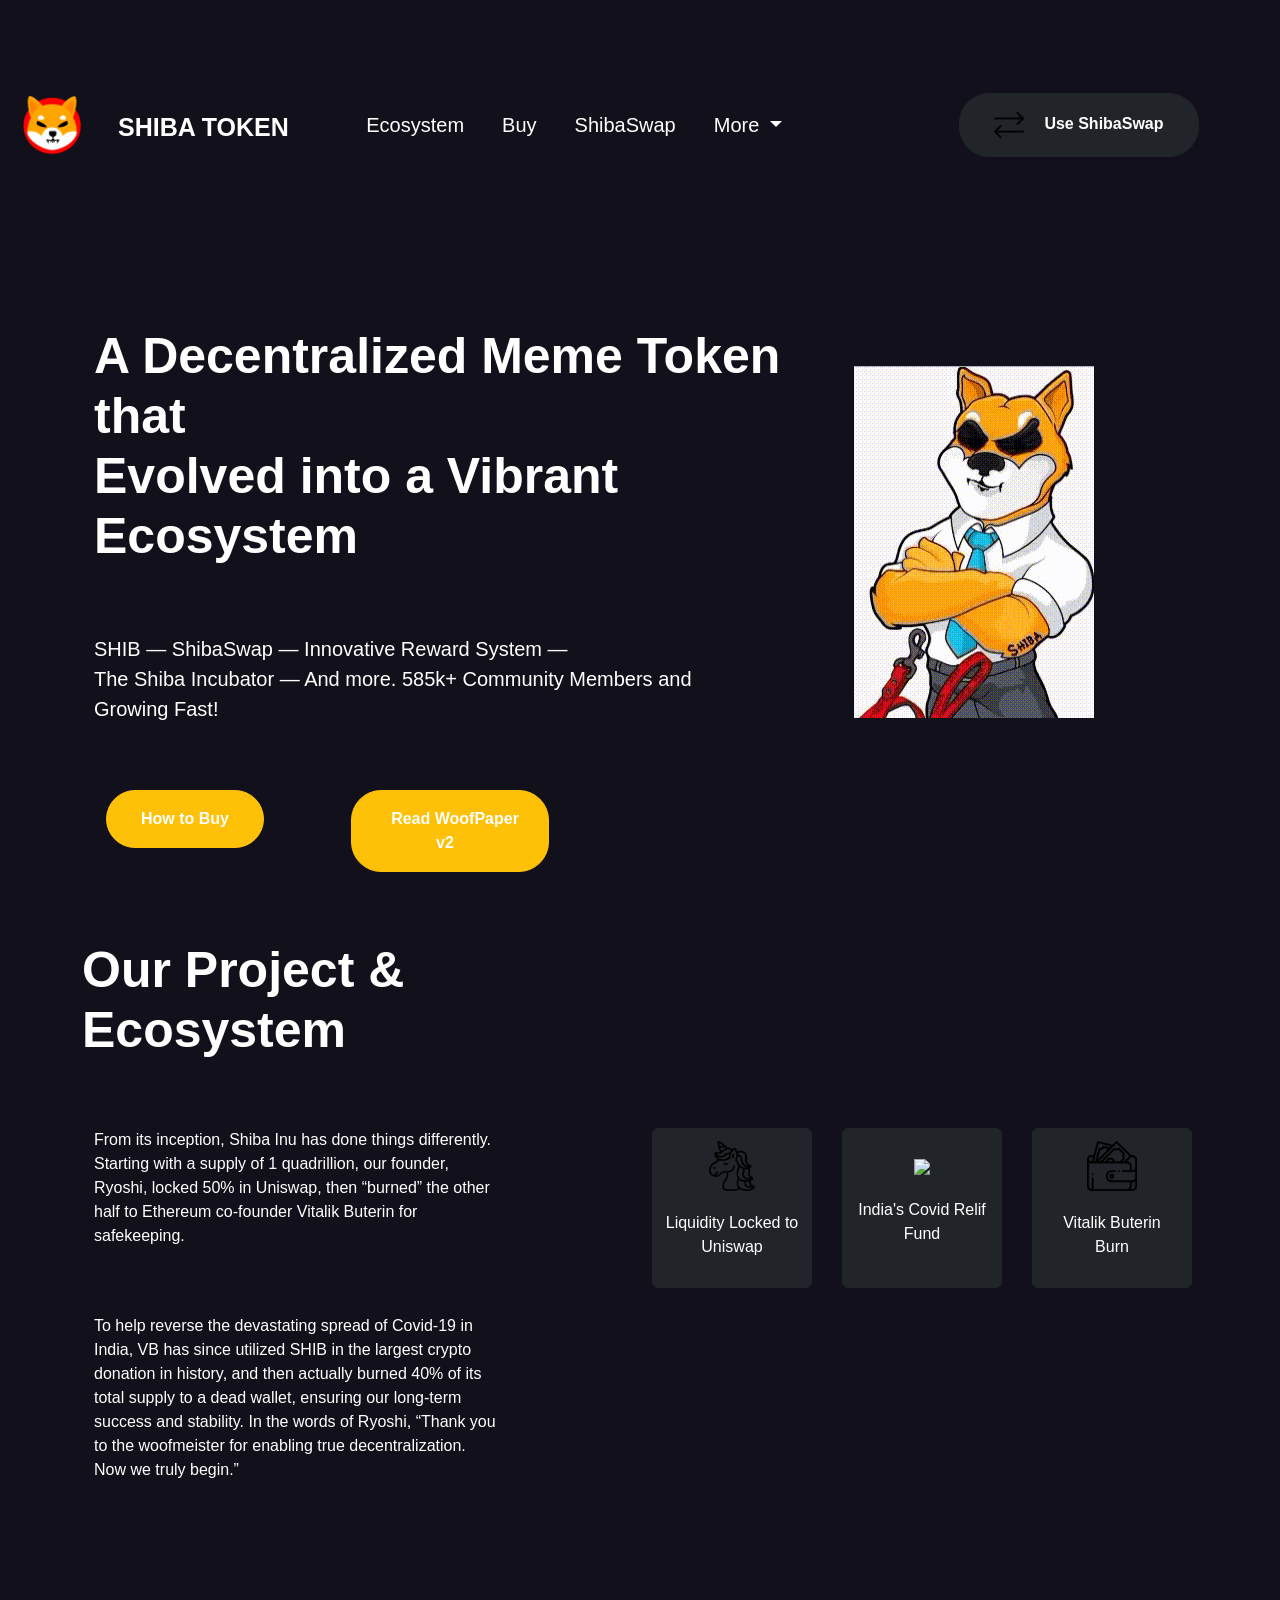
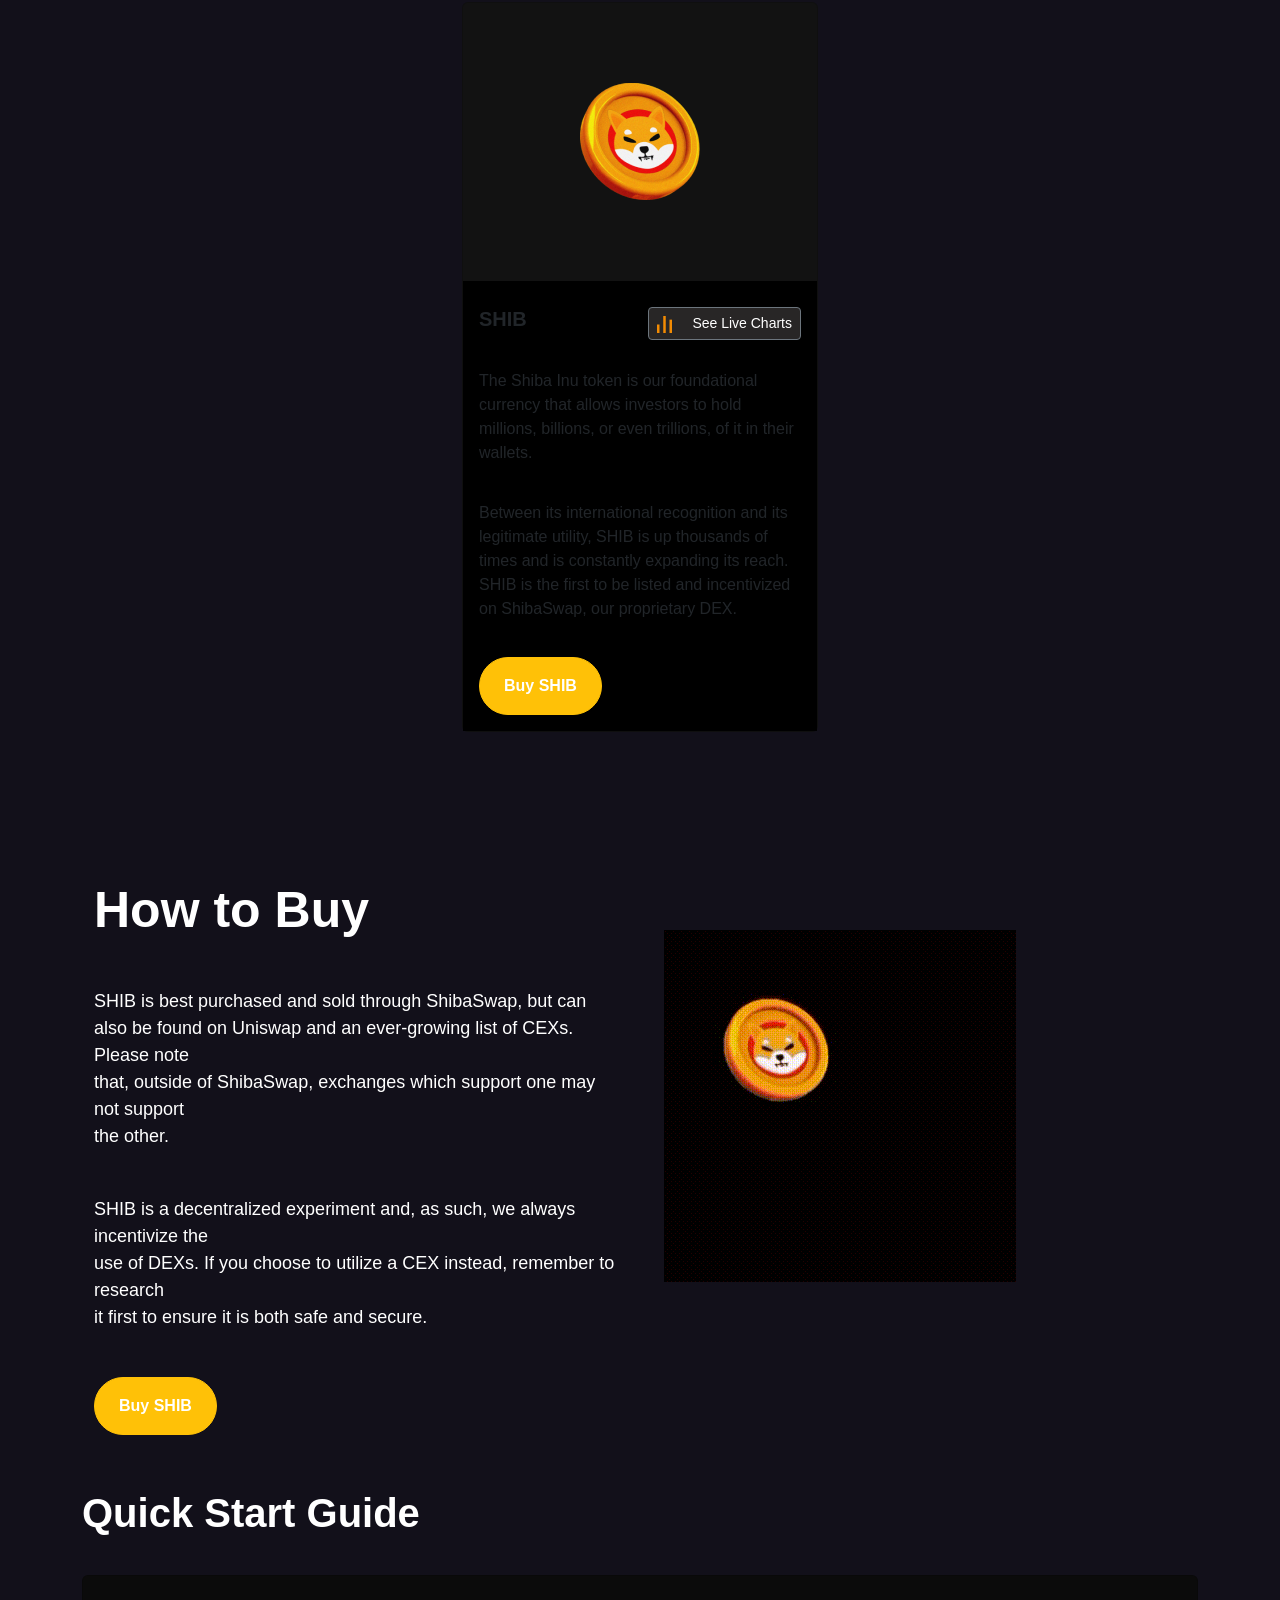
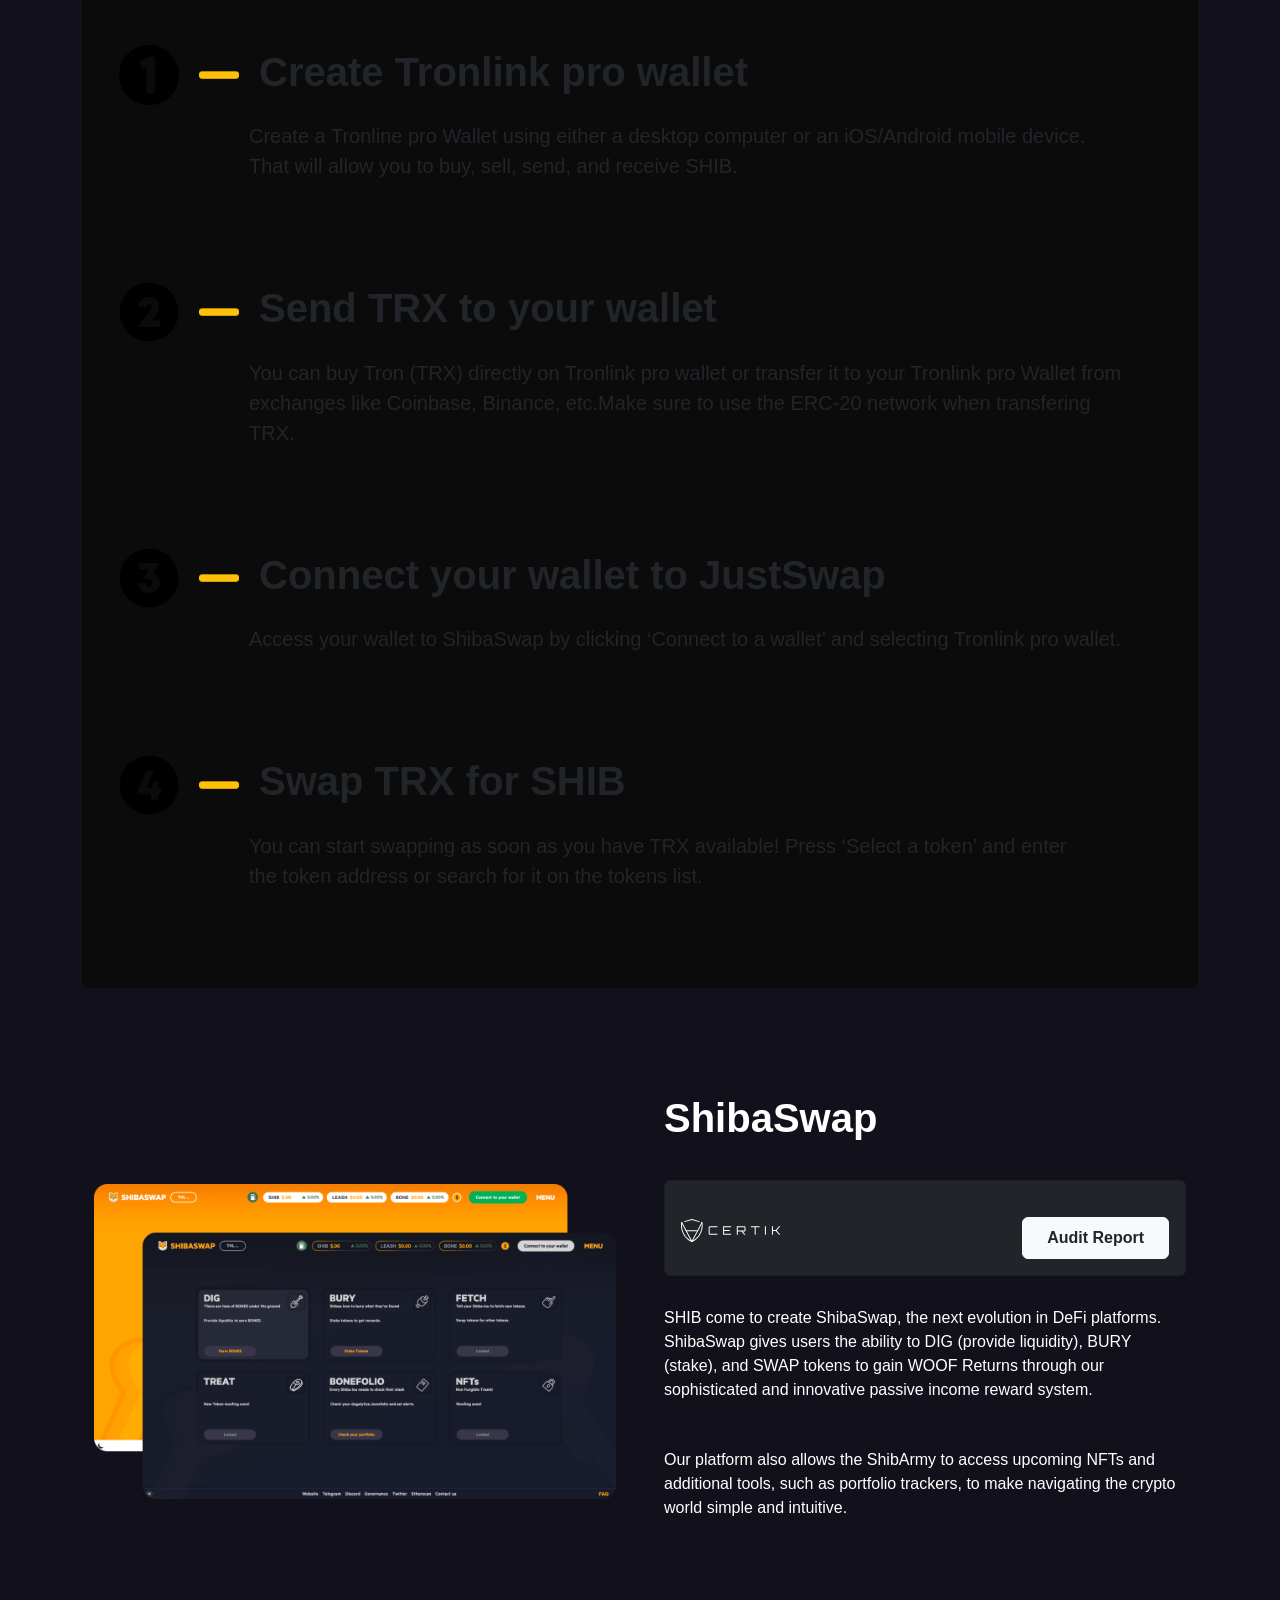
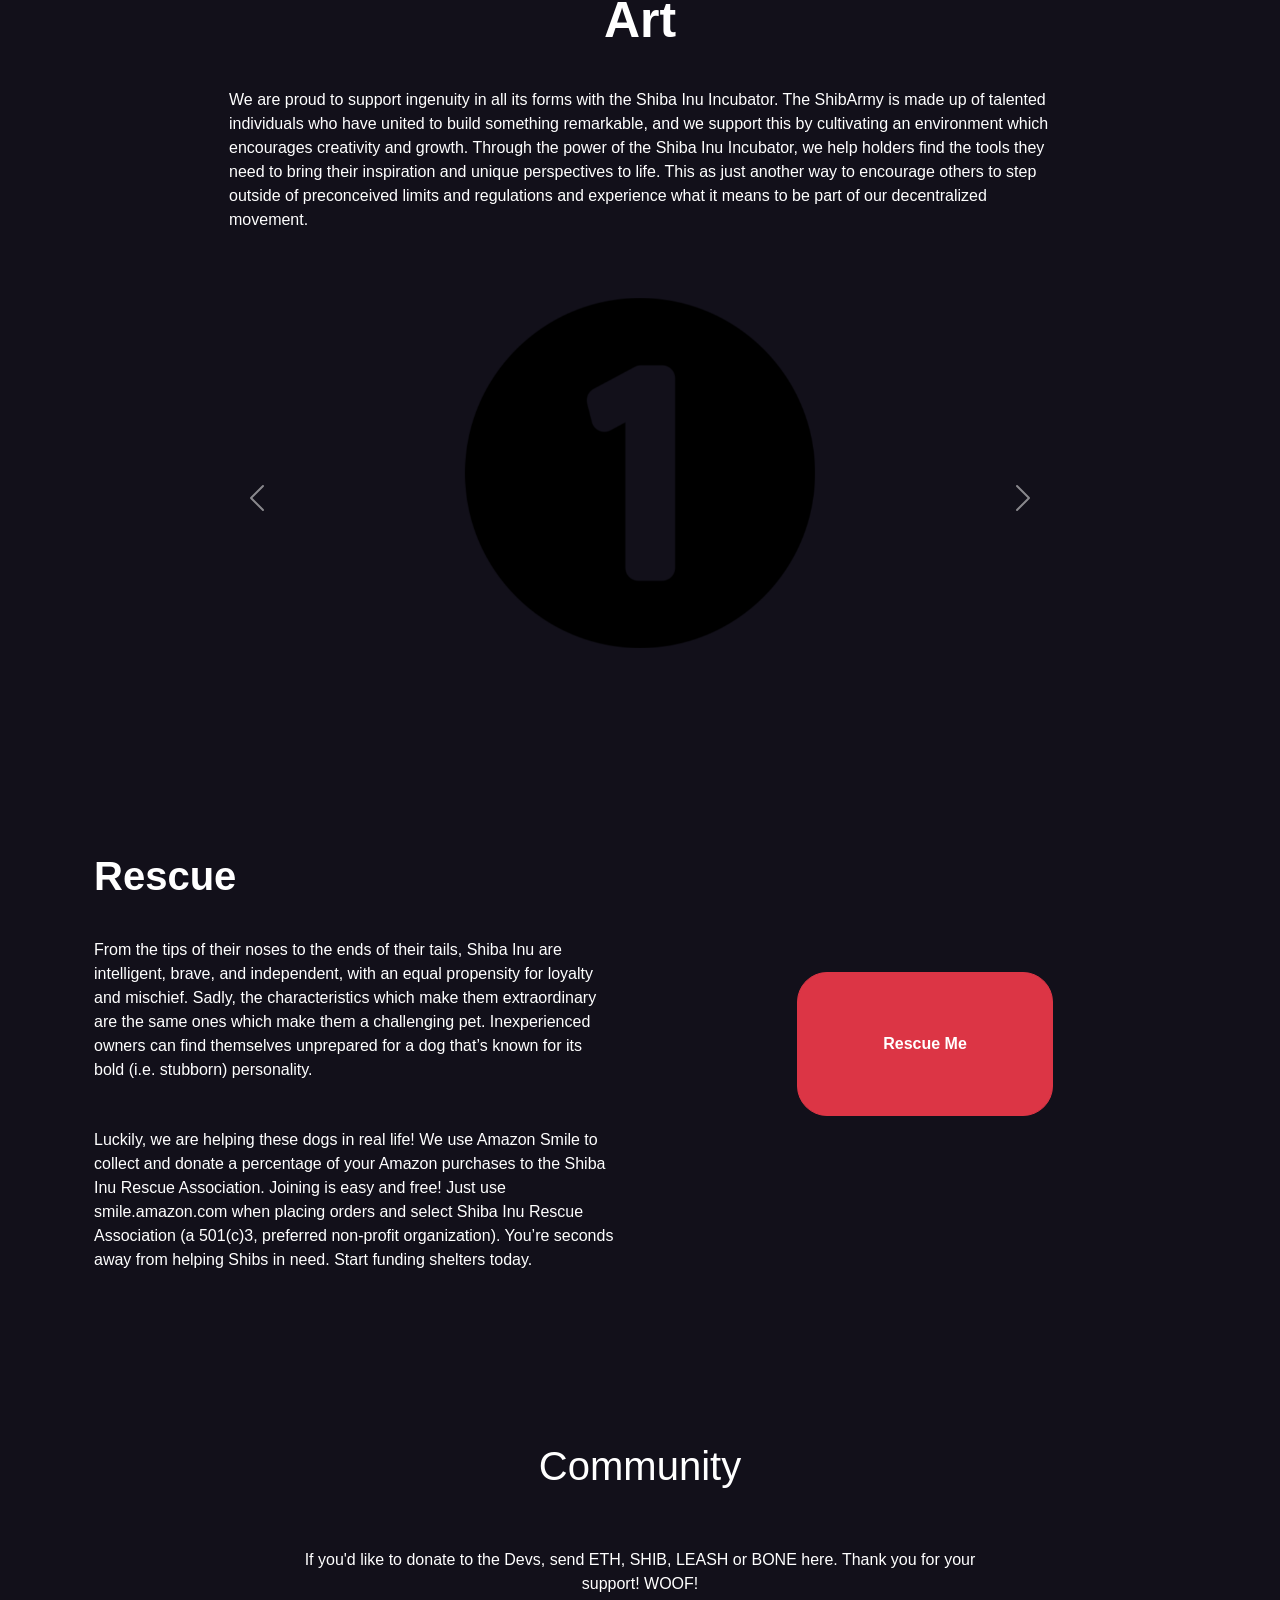
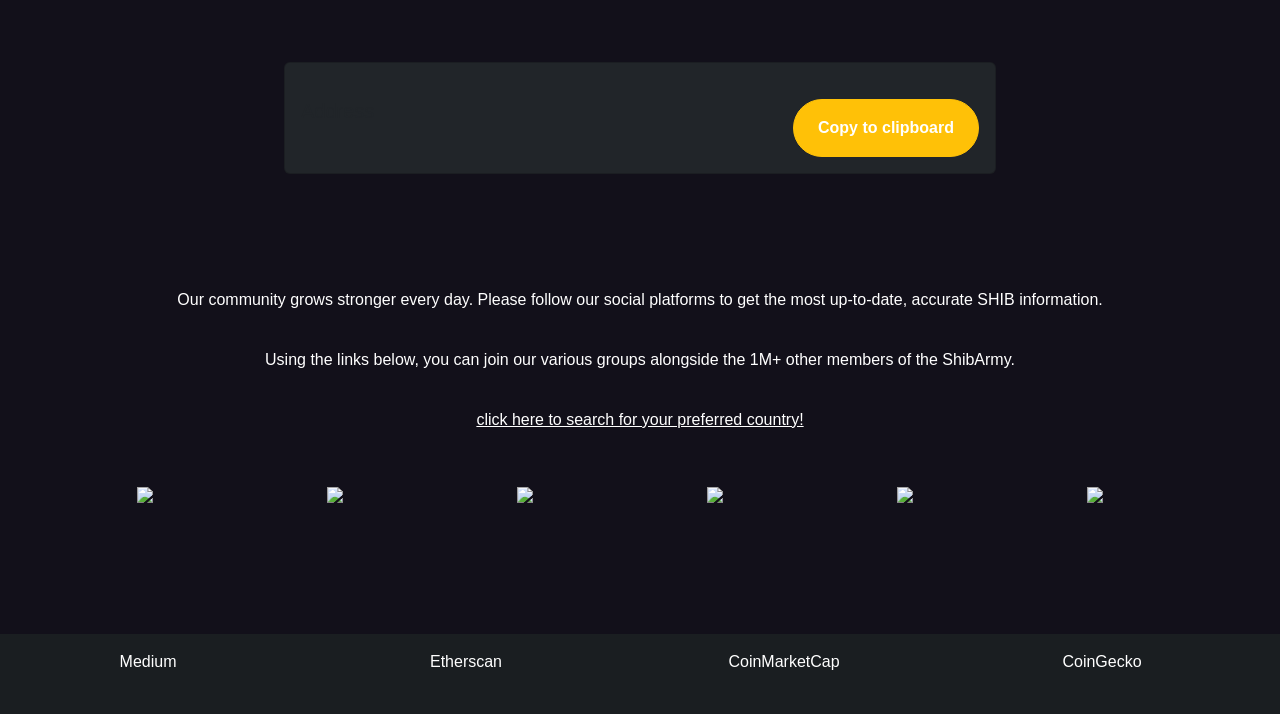
==== index.html @ 142dd6a8 "new" ====
<!doctype html>
<html lang="en">
    <head>
        <!-- Required meta tags -->
        <meta charset="utf-8">
        <meta name="viewport" content="width=device-width, initial-scale=1">
        <!-- Bootstrap CSS -->
        <link href="https://cdn.jsdelivr.net/npm/bootstrap@5.0.2/dist/css/bootstrap.min.css" rel="stylesheet" integrity="sha384-EVSTQN3/azprG1Anm3QDgpJLIm9Nao0Yz1ztcQTwFspd3yD65VohhpuuCOmLASjC" crossorigin="anonymous">
        <link rel="stylesheet" href="style.css">
        <title>shiba.com</title>
    </head> 
    <body style="background-color: rgb(18, 16, 26); color: white;">
        <!--Navbar start-->
        <nav class="navbar navbar-expand-lg" style="background-color: rgb(18, 16, 26); padding-top: 90px;">
            <div class="container-fluid">
            <a class="navbar-brand text-white" href="index.html" style="padding-left: 10px; font-weight: bold; font-size: 28px;"><img src="images/shibalogo1.png" width="80px" style="padding-right: 20px;"><a style="text-decoration: none; color: white; padding-top: 5px; font-weight: bold; font-size: 25px;">SHIBA TOKEN</a></a>
            <button class="navbar-toggler" type="button" data-bs-toggle="collapse" data-bs-target="#navbarSupportedContent" aria-controls="navbarSupportedContent" aria-expanded="false" aria-label="Toggle navigation">
                <span class="toggler-icon top-bar"></span>
                <span class="toggler-icon middle-bar"></span>
                <span class="toggler-icon bottom-bar"></span>
            </button>
            <div class="collapse navbar-collapse" id="navbarSupportedContent">
                <ul class="navbar-nav ms-auto mb-2 mb-lg-0">
                <li class="nav-item">
                    <a class="nav-link text-white" aria-current="page" href="#ecosystem" style="font-size: 20px; padding-right: 30px;">Ecosystem</a>
                </li>
                <li class="nav-item">
                    <a class="nav-link text-white" href="#how to buy" style="font-size: 20px; padding-right: 30px;">Buy</a>
                </li>
                <li class="nav-item">
                    <a class="nav-link text-white" href="#shibaswap" style="font-size: 20px; padding-right: 30px;">ShibaSwap</a>
                </li>
                <li class="nav-item dropdown" style="font-size: 20px; padding-right: 100px;">
                    <a class="nav-link dropdown-toggle text-white" href="#" id="navbarDropdown" role="button"  data-bs-toggle="dropdown" aria-expanded="false">
                    More
                    </a>
                    <ul class="dropdown-menu text-primary dropdown-menu-dark" aria-labelledby="navbarDropdown">
                    <li><a class="dropdown-item" href="#art" style="font-size: 20px;">Art</a></li>
                    <li><a class="dropdown-item" href="#rescue" style="font-size: 20px;">Rescue</a></li>
                    <li><a class="dropdown-item" href="#community" style="font-size: 20px;">Community</a></li>
                    </ul>
                </li>
                <li class="d-flex justify-content-md-end" id="google_translate_element">
                    <script src="http://translate.google.com/translate_a/element.js?cb=googleTranslateElementInit"></script>
                    <script>
                            function googleTranslateElementInit() {
                                new google.translate.TranslateElement({pageLanguage: 'en', layout: google.translate.TranslateElement.InlineLayout.HORIZONTAL}, 'google_translate_element');
                            }
                    </script>
                </script>
                </li>
                </ul>
                <button class="btn btn-dark px-4 py-3 mx-auto d-block" style="border-radius: 30px; font-weight: bold;"><a href="#" target="_blank" style="text-decoration: none; font-weight: bold; padding-left: 10px; padding-right: 10px;" class="text-white"><img src="images/arrow.png" width="50px" style="padding-right: 20px;">Use ShibaSwap</a></button>
            </div>
            </div>
        </nav>
        <!--Navbar end-->
        <!--Main start-->
        <main class="mt-5">
            <div class="container">
                <!--homepage Start-->
                <section>
                    <div class="row">
                        <div class="col-md-8 gx-5 mb-4" style="padding-top: 90px;">
                            <div class="text text-start">
                            <h1 style="font-weight: bold; padding-bottom: 60px; padding-top: 20px; font-size: 50px;">A Decentralized Meme Token that <br> Evolved into a Vibrant Ecosystem</h1>
                            <p style="padding-bottom: 50px; font-size: 20px;">SHIB — ShibaSwap — Innovative Reward System — <br> The Shiba Incubator — And more. 585k+ Community Members and <br> Growing Fast!</p>
                            <div class="row">
                                <div class="col-md-4 gx-5 mb-4"><button class="btn btn-warning px-4 py-3" style="border-radius: 30px; font-weight: bold; padding-top: 50px;"><a href="#how to buy" target="_blank" style="text-decoration: none; font-weight: bold; padding-left: 10px; padding-right: 10px;" class="text-white">How to Buy</a></button></div>
                                <div class="col-md-4 gx-5 mb-4"><button class="btn btn-warning px-4 py-3" style="border-radius: 30px; font-weight: bold; padding-right: 80px;"><a href="images/shiba woofpaper.pdf" target="_blank" style="text-decoration: none; font-weight: bold; padding-left: 10px; padding-right: 10px;" class="text-white">Read WoofPaper v2</a></button></div>
                            </div>
                            </div>
                        </div>
                        <div class="col-md-4 gx-5 mb-4">
                        <div class="bg-image hover-overlay ripple shadow-2-strong rounded-5" data-mbd-ripple-color="light">
                            <img src="images/shibavideo.gif" class="img-fluid" style="padding-top: 150px;">
                            <a href="#!">
                                <div class="mask" style="background-color: rgba(251, 251, 251, 0.15);"></div>
                            </a>
                        </div>
                    </div>
                    </div>
                </section>
                <!--homepage end-->
                <!--ecostystem start-->
                <section id="ecosystem" style="padding-top: 20px; padding-bottom: 30px;">
                    <h1 style="font-weight: bold; padding-bottom: 60px; font-size: 50px;">Our Project & <br> Ecosystem</h1>
                    <div class="row">
                    <div class="col-md-6 gx-5 mb-4">
                        <p style="padding-bottom: 50px;">From its inception, Shiba Inu has done things differently. <br> Starting with a supply of 1 quadrillion, our founder, <br> Ryoshi, locked 50% in Uniswap, then “burned” the other <br> half to Ethereum co-founder Vitalik Buterin for <br> safekeeping.</p>
                        <p style="padding-bottom: 50px;">To help reverse the devastating spread of Covid-19 in <br> India, VB has since utilized SHIB in the largest crypto <br> donation in history, and then actually burned 40% of its <br> total supply to a dead wallet, ensuring our long-term <br> success and stability. In the words of Ryoshi, “Thank you <br> to the woofmeister for enabling true decentralization.<br> Now we truly begin.”</p>
                    </div>
                    <div class="col-lg-2 col-md-6 mb-4 mb-md-0"><button type="button" class="btn btn-dark" style="width: 10rem; height: 10rem;"><img src="images/unicorn.png" width="50px"><p style="padding-top: 20px;"><a href="https://etherscan.io/tx/0xabc68f7d712a1552468331c6ec29f5c112bb500ed5ffa660fe2b5af378921e37" style="text-decoration: none; color: white;">Liquidity Locked to Uniswap</a></p></button></div>
                    <div class="col-lg-2 col-md-6 mb-4 mb-md-0"><button type="button" class="btn btn-dark" style="width: 10rem; height: 10rem;"><img src="images/wallet1.png" width="50px"><p style="padding-top: 20px;"><a href="https://etherscan.io/tx/0xb65bcbb85c1633b0ab4e4886c3cd8eeaeb63edbb39cacdb9223fdcf4454fd2c7" style="text-decoration: none; color: white;">India's Covid Relif Fund</a></p></button></div>
                    <div class="col-lg-2 col-md-6 mb-4 mb-md-0"><button type="button" class="btn btn-dark" style="width: 10rem; height: 10rem;"><img src="images/wallet2.png" width="50px"><p style="padding-top: 20px;"><a href="https://etherscan.io/tx/0x125714bb4db48757007fff2671b37637bbfd6d47b3a4757ebbd0c5222984f905" style="text-decoration: none; color: white;">Vitalik Buterin Burn</a></p></button></div>
                    </div>
                </section>
                <!--ecostystem end-->
                <!--Card start-->
                <section>
                <div class="row">
                    <div class="col-lg-4 col-md-12 mb-4"></div>
                    <div class="col-lg-4 col-md-12 mb-4">
                        <div class="card mb-3" style="background-color: rgb(18, 18, 18);">
                        <img src="images/shib.png" style="width: fit-content; padding-top: 80px; padding-bottom: 80px;" class="card-img-top mx-auto d-block" alt="...">
                        <div class="card-body" style="background-color: black;">
                            <h5 class="card-title" style="font-weight: bold; padding-top: 10px; padding-bottom: 30px;">SHIB<button type="button" class="btn btn-secondary btn-sm float-end" style="background-color: rgb(40, 38, 38); padding-top: 5px; padding-bottom: 5px;"><img src="images/live.svg" width="35px" style="padding-right: 20px;">See Live Charts</button></h5>
                            <p class="card-text" style="padding-bottom: 20px;">The Shiba Inu token is our foundational currency that allows investors to hold millions, billions, or even trillions, of it in their wallets.</p>
                            <p style="padding-bottom: 20px;">Between its international recognition and its legitimate utility, SHIB is up thousands of times and is constantly expanding its reach. SHIB is the first to be listed and incentivized on ShibaSwap, our proprietary DEX.</p>
                            <button class="btn btn-warning px-4 py-3" style="border-radius: 30px; font-weight: bold; padding-top: 50px; padding-bottom: 30px;"><a href="https://sunswap.com/#/home?tokenAddress=TTcWpoLDzBFDwH6W4fpYCCtAemBv2SZHNv&type=swap" target="_blank" style="text-decoration: none; font-weight: bold;" class="text-white">Buy SHIB</a></button>
                        </div>
                    </div> 
                    <div class="col-lg-4 col-md-12 mb-4"></div>
                </div>
            </section>
            <!--Card end-->
            <!--buy start-->
            <section id="how to buy">
                <div class="row">
                    <div class="col-md-6 gx-5 mb-4" style="padding-top: 90px;">
                    <h1 style="font-weight: bold; padding-top: 10px; padding-bottom: 40px; font-size: 50px;">How to Buy</h1>
                    <p style="padding-bottom: 30px; font-size: 18px;">SHIB is best purchased and sold through ShibaSwap, but can <br> also be found on Uniswap and an ever-growing list of CEXs. Please note <br> that, outside of ShibaSwap, exchanges which support one may not support <br> the other.</p>
                    <p style="padding-bottom: 30px; font-size: 18px;">SHIB is a decentralized experiment and, as such, we always incentivize the <br> use of DEXs. If you choose to utilize a CEX instead, remember to research <br> it first to ensure it is both safe and secure.</p>
                    <div class="row">
                        <div class="col-lg-6 col-md-6 mb-4 mb-md-0"><button class="btn btn-warning px-4 py-3" style="border-radius: 30px; font-weight: bold; padding-top: 50px;"><a href="https://sunswap.com/#/home?tokenAddress=TTcWpoLDzBFDwH6W4fpYCCtAemBv2SZHNv&type=swap" target="_blank" style="text-decoration: none; font-weight: bold;" class="text-white">Buy SHIB</a></button></div>
                    </div>
                    </div>
                    <div class="col-md-6 gx-5 mb-4" style="padding-top: 150px;">
                        <div class="bg-image hover-overlay ripple shadow-2-strong rounded-5" data-mbd-ripple-color="light">
                            <img src="images/coinrotate.gif" class="img-fluid">
                            <a href="#!">
                                <div class="mask" style="background-color: rgba(251, 251, 251, 0.15);"></div>
                            </a>
                        </div>
                    </div>
                </div>
            </section>
            <!--buy end-->
            <!--quick start start-->
            <section>
                <h1 style="font-weight: bold; padding-top: 30px; padding-bottom: 30px;">Quick Start Guide</h1>
                <div class="card mb-3" style="background-color: rgb(11, 11, 11);">
                <div class="card-body">
                    <p class="card-text" style="font-weight: bold; font-size: 40px; padding-top: 50px;"><img src="images/1.png" width="100px" style="padding-right: 20px; padding-left: 20px;"><img src="images/line.png" width="60px" style="padding-right: 20px;">Create Tronlink pro wallet</p>
                    <p class="card-text" style="padding-left: 150px; font-size: 20px;">Create a Tronline pro Wallet using either a desktop computer or an iOS/Android mobile device. <br> That will allow you to buy, sell, send, and receive SHIB.</p>
                    <hr class="my-5" style="color: black;">
                    <p class="card-text" style="font-weight: bold; font-size: 40px;"><img src="images/2.png" width="100px" style="padding-right: 20px; padding-left: 20px;"><img src="images/line.png" width="60px" style="padding-right: 20px;">Send TRX to your wallet</p>
                    <p class="card-text" style="padding-left: 150px; font-size: 20px;">You can buy Tron (TRX) directly on Tronlink pro wallet or transfer it to your Tronlink pro Wallet from <br> exchanges like Coinbase, Binance, etc.Make sure to use the ERC-20 network when transfering <br> TRX.</p>
                    <hr class="my-5" style="color: black;">
                    <p class="card-text" style="font-weight: bold; font-size: 40px;"><img src="images/3.png" width="100px" style="padding-right: 20px; padding-left: 20px;"><img src="images/line.png" width="60px" style="padding-right: 20px;">Connect your wallet to JustSwap</p>
                    <p class="card-text" style="padding-left: 150px; font-size: 20px;">Access your wallet to ShibaSwap by clicking ‘Connect to a wallet’ and selecting Tronlink pro wallet.</p>
                    <hr class="my-5" style="color: black;">
                    <p class="card-text" style="font-weight: bold; font-size: 40px;"><img src="images/4.png" width="100px" style="padding-right: 20px; padding-left: 20px;"><img src="images/line.png" width="60px" style="padding-right: 20px;">Swap TRX for SHIB</p>
                    <p class="card-text" style="padding-left: 150px; font-size: 20px; padding-bottom: 80px;">You can start swapping as soon as you have TRX available! Press ‘Select a token’ and enter <br>  the token address or search for it on the tokens list.</p>
                </div>
                </div>
            </section>
            <!--quick start end-->
            <!--shiba swap start-->
            <section id="shibaswap">
                <div class="row">
                <div class="col-md-6 gx-5 mb-4">
                    <div class="bg-image hover-overlay ripple shadow-2-strong rounded-5" data-mbd-ripple-color="light">
                        <img src="images/shibaswap.png" class="img-fluid" style="padding-top: 180px;">
                        <a href="#!">
                            <div class="mask" style="background-color: rgba(251, 251, 251, 0.15);"></div>
                        </a>
                    </div>
                </div>
                <div class="col-md-6 gx-5 mb-4" style="padding-top: 90px;">
                    <div class="text text-start">
                        <h1 style="font-weight: bold; padding-bottom: 30px;">ShibaSwap</h1>
                        <div class="card w-100 bg-dark">
                        <div class="card-body">
                            <h5 class="card-title" style="padding-top: 20px;"><img src="images/certik-logo.svg" width="150px" style="padding-right: 50px;">On Board<button class="btn btn-light px-4 py-2 float-end"><a href="https://www.certik.com/projects/shib" target="_blank" style="text-decoration: none; font-weight: bold;" class="text-dark">Audit Report</a></button></h5>
                        </div>
                        </div>
                        <p style="padding-top: 30px;">SHIB come to create ShibaSwap, the next evolution in DeFi platforms. ShibaSwap gives users the ability to DIG (provide liquidity), BURY (stake), and SWAP tokens to gain WOOF Returns through our sophisticated and innovative passive income reward system.</p>
                        <p style="padding-top: 30px;">Our platform also allows the ShibArmy to access upcoming NFTs and additional tools, such as portfolio trackers, to make navigating the crypto world simple and intuitive.</p>
                    </div>
                </div>
            </div>
            </section>
            <!--shiba swap end-->
            <!--Art start-->
            <section id="art">
                <div class="row">
                <div class="col-md-1"></div>
                <div class="col-md-10 gx-5 mb-4">
                    <h1 style="text-align: center; font-weight: bold; font-size: 50px; padding-top: 30px; padding-bottom: 30px;">Art</h1>
                    <p style="padding-left: 40px; padding-right: 40px; padding-bottom: 50px;">We are proud to support ingenuity in all its forms with the Shiba Inu Incubator. The ShibArmy is made up of talented individuals who have united to build something remarkable, and we support this by cultivating an environment which encourages creativity and growth. Through the power of the Shiba Inu Incubator, we help holders find the tools they need to bring their inspiration and unique perspectives to life. This as just another way to encourage others to step outside of preconceived limits and regulations and experience what it means to be part of our decentralized movement.</p>
                    <div id="carouselExampleControls" class="carousel slide" data-bs-ride="carousel" style="padding-bottom: 50px;">
                    <div class="carousel-inner">
                        <div class="carousel-item active">
                        <img src="images/1.png" width="350px" class="mx-auto d-block w-10" alt="...">
                        </div>
                        <div class="carousel-item">
                        <img src="images/2.png" width="350px" class="mx-auto d-block w-10" alt="...">
                        </div>
                        <div class="carousel-item">
                        <img src="images/3.png" width="350px" class="mx-auto d-block w-10" alt="...">
                        </div>
                    </div>
                    <button class="carousel-control-prev" type="button" data-bs-target="#carouselExampleControls" data-bs-slide="prev">
                        <span class="carousel-control-prev-icon" aria-hidden="true"></span>
                        <span class="visually-hidden">Previous</span>
                    </button>
                    <button class="carousel-control-next" type="button" data-bs-target="#carouselExampleControls" data-bs-slide="next">
                        <span class="carousel-control-next-icon" aria-hidden="true"></span>
                        <span class="visually-hidden">Next</span>
                    </button>
                    </div>  
                </div>
                <div class="col-md-1"></div>
                </div>
            </section>
            <!--Art end-->
            <!--rescue start-->
            <section id="rescue">
                <div class="row" style="padding-top: 100px; padding-bottom: 50px;">
                <div class="col-md-6 gx-5 mb-4">
                    <h1 style="font-weight: bold; padding-top: 30px; padding-bottom: 30px;">Rescue</h1>
                    <p style="padding-bottom: 30px;">From the tips of their noses to the ends of their tails, Shiba Inu are intelligent, brave, and independent, with an equal propensity for loyalty and mischief. Sadly, the characteristics which make them extraordinary are the same ones which make them a challenging pet. Inexperienced owners can find themselves unprepared for a dog that’s known for its bold (i.e. stubborn) personality.</p>
                    <p style="padding-bottom: 30px;">Luckily, we are helping these dogs in real life! We use Amazon Smile to collect and donate a percentage of your Amazon purchases to the Shiba Inu Rescue Association. Joining is easy and free! Just use smile.amazon.com when placing orders and select Shiba Inu Rescue Association (a 501(c)3, preferred non-profit organization). You’re seconds away from helping Shibs in need. Start funding shelters today.</p>
                </div>
                <div class="col-md-6 gx-5 mb-4" style="padding-top: 150px;">
                    <button class="btn btn-danger px-4 py-2 mx-auto d-block" style="border-radius: 30px; font-weight: bold; padding-top: 500px; width: 16rem; height: 9rem;"><a href="https://smile.amazon.com/charity?orig=%2F" target="_blank" style="text-decoration: none; font-weight: bold;" class="text-white">Rescue Me</a></button>
                </div>
                </div>
            </section>
            <!--rescue end-->
            <!--community start-->
            <section id="community" style="padding-top: 40px; padding-bottom: 40px;">
                <div class="row">
                    <div class="col-md-2 gx-5 mb-4"></div>
                    <div class="col-md-8 gx-5 mb-4">
                        <h1 style="text-align: center; padding-top: 10px; padding-bottom: 50px;">Community</h1>
                        <p style="padding-bottom: 50px; text-align: center;">If you'd like to donate to the Devs, send ETH, SHIB, LEASH or BONE here. Thank you for your support! WOOF!</p>  
                        <div class="card w-100 bg-dark">
                            <div class="card-body">
                                <h5 class="card-title" style="padding-top: 20px;">Address<button class="btn btn-warning px-4 py-3 float-end" style="border-radius: 30px; font-weight: bold;"><a href="#" target="_blank" style="text-decoration: none; font-weight: bold;" class="text-white">Copy to clipboard</a></button></h5>
                            </div>
                        </div> 
                    </div>
                    <div class="col-md-2 gx-5 mb-4"></div>
                </div>
            </section>
            <!--community end-->
            <!--socialmedia start-->
            <section style="padding-top: 30px; padding-bottom: 80px;">
                <p style="text-align: center; padding-top: 20px; padding-bottom: 10px;">Our community grows stronger every day. Please follow our social platforms to get the most up-to-date, accurate SHIB information.</p>
                <p style="text-align: center; padding-top: 10px; padding-bottom: 10px;">Using the links below, you can join our various groups alongside the 1M+ other members of the ShibArmy.</p>
                <p style="text-align: center; padding-top: 10px; padding-bottom: 10px;"><a href="#" style="color: white;">click here to search for your preferred country!</a></p>
                <div class="text-center py-4 align-items-center">
                <div class="row">
                    <div class="col-md-2 gx-5 mb-4" style="align-items: center;"><a href="#" target="_blank" style="padding-right: 40px;"><img src="images/facebook2.png" width="50px"></a></div>
                    <div class="col-md-2 gx-5 mb-4"><a href="#" target="_blank" style="padding-right: 40px;"><img src="images/instagram2.png" width="50px"></a></div>
                    <div class="col-md-2 gx-5 mb-4"><a href="#" target="_blank" style="padding-right: 40px;"><img src="images/twitter3.png" width="50px"></a></div>
                    <div class="col-md-2 gx-5 mb-4"><a href="#" target="_blank" style="padding-right: 40px;"><img src="images/youtube3.png" width="50px"></a></div>
                    <div class="col-md-2 gx-5 mb-4"><a href="#" target="_blank" style="padding-right: 40px;"><img src="images/linkdin2.png" width="50px"></a></div>
                    <div class="col-md-2 gx-5 mb-4"><a href="#" target="_blank" style="padding-right: 40px;"><img src="images/telegram2.png" width="50px"></a></div>
                </div>
                </div>
            </section>
            <!--socialmedia end-->
            </div>
        </main> 
        <!--Main end-->
        <!--footer start-->
        <footer class="bg-dark text-center text-lg-start">
            <!-- Copyright -->
            <div class="text-center p-3" style="background-color: rgba(0, 0, 0, 0.2);">
            <div class="row">
                <div class="col-md-3 gx-5 mb-4"><a class="text-white" href="#" style="padding-right: 30px; text-decoration: none;">Medium</a></div>
                <div class="col-md-3 gx-5 mb-4"><a class="text-white" href="#" style="padding-right: 30px; text-decoration: none;">Etherscan</a></div>
                <div class="col-md-3 gx-5 mb-4"><a class="text-white" href="#" style="padding-right: 30px; text-decoration: none;">CoinMarketCap</a></div>
                <div class="col-md-3 gx-5 mb-4"><a class="text-white" href="#" style="padding-right: 30px; text-decoration: none;">CoinGecko</a></div>
            </div> 
            </div>
            <!-- Copyright -->
        </footer>
        <!--footer end-->       
    </body>
    <!-- Optional JavaScript; choose one of the two! -->

    <!-- Option 1: Bootstrap Bundle with Popper -->
    <script src="https://cdn.jsdelivr.net/npm/bootstrap@5.0.2/dist/js/bootstrap.bundle.min.js" integrity="sha384-MrcW6ZMFYlzcLA8Nl+NtUVF0sA7MsXsP1UyJoMp4YLEuNSfAP+JcXn/tWtIaxVXM" crossorigin="anonymous"></script>

    <!-- Option 2: Separate Popper and Bootstrap JS -->
    <!--
    <script src="https://cdn.jsdelivr.net/npm/@popperjs/core@2.9.2/dist/umd/popper.min.js" integrity="sha384-IQsoLXl5PILFhosVNubq5LC7Qb9DXgDA9i+tQ8Zj3iwWAwPtgFTxbJ8NT4GN1R8p" crossorigin="anonymous"></script>
    <script src="https://cdn.jsdelivr.net/npm/bootstrap@5.0.2/dist/js/bootstrap.min.js" integrity="sha384-cVKIPhGWiC2Al4u+LWgxfKTRIcfu0JTxR+EQDz/bgldoEyl4H0zUF0QKbrJ0EcQF" crossorigin="anonymous"></script>
    -->
</html>
---- style.css ----
*{
    padding: 0;
    margin: 0;
    box-sizing: border-box;
}
header,
section{
    overflow-x: hidden;
}
body{
    font-family: 'Anton', sans-serif;
    font-family: 'Montserrat', sans-serif;    
}
/* navbar */
.navbar-toggler{
    width: 20px;
    height: 20px;
    position: relative;
    transition: .5s ease-in-out;
    }
    .navbar-toggler,
    .navbar-toggler:focus,
    .navbar-toggler:active,
    .navbar-toggler-icon:focus{
        outline: none;
        box-shadow: none;
        border: 0;
    }
    .navbar-toggler span{
        margin: 0;
        top: 1;
    }
    .toggler-icon{
        display: block;
        position: absolute;
        height: 3px;
        width: 100%;
        border-radius: 1px;
        background-color: white;
        opacity: 1;
        left: 0;
        transform: rotate(0deg);
        transition: .25s ease-in-out;
    }
    .middle-bar{
        margin-top: 0px;
    }
    .navbar-toggler .top-bar{
        margin-top: 0px;
        transform: rotate(135deg);
    }
    .navbar-toggler .middle-bar{
        opacity: 0;
        filter: alpha(opacity=0);
    }
    .navbar-toggler .bottom-bar{
        margin-top: 0px;
        transform: rotate(-135deg);
    }
    .navbar-toggler.collapsed .top-bar{
        margin-top: -10px;
        transform: rotate(0deg);
    }
    .navbar-toggler.collapsed .middle-bar{
        opacity: 1;
        filter: alpha(opacity=100);
    }
    .navbar-toggler.collapsed .bottom-bar{
        margin-top: 10px;
        transform: rotate(0deg);
    }
    /* language */
    .goog-logo-link {
    display:none !important;
    } 
    .goog-te-gadget {
        color: transparent !important;
    }
    .goog-te-banner-frame.skiptranslate {
        display: none !important;
    }
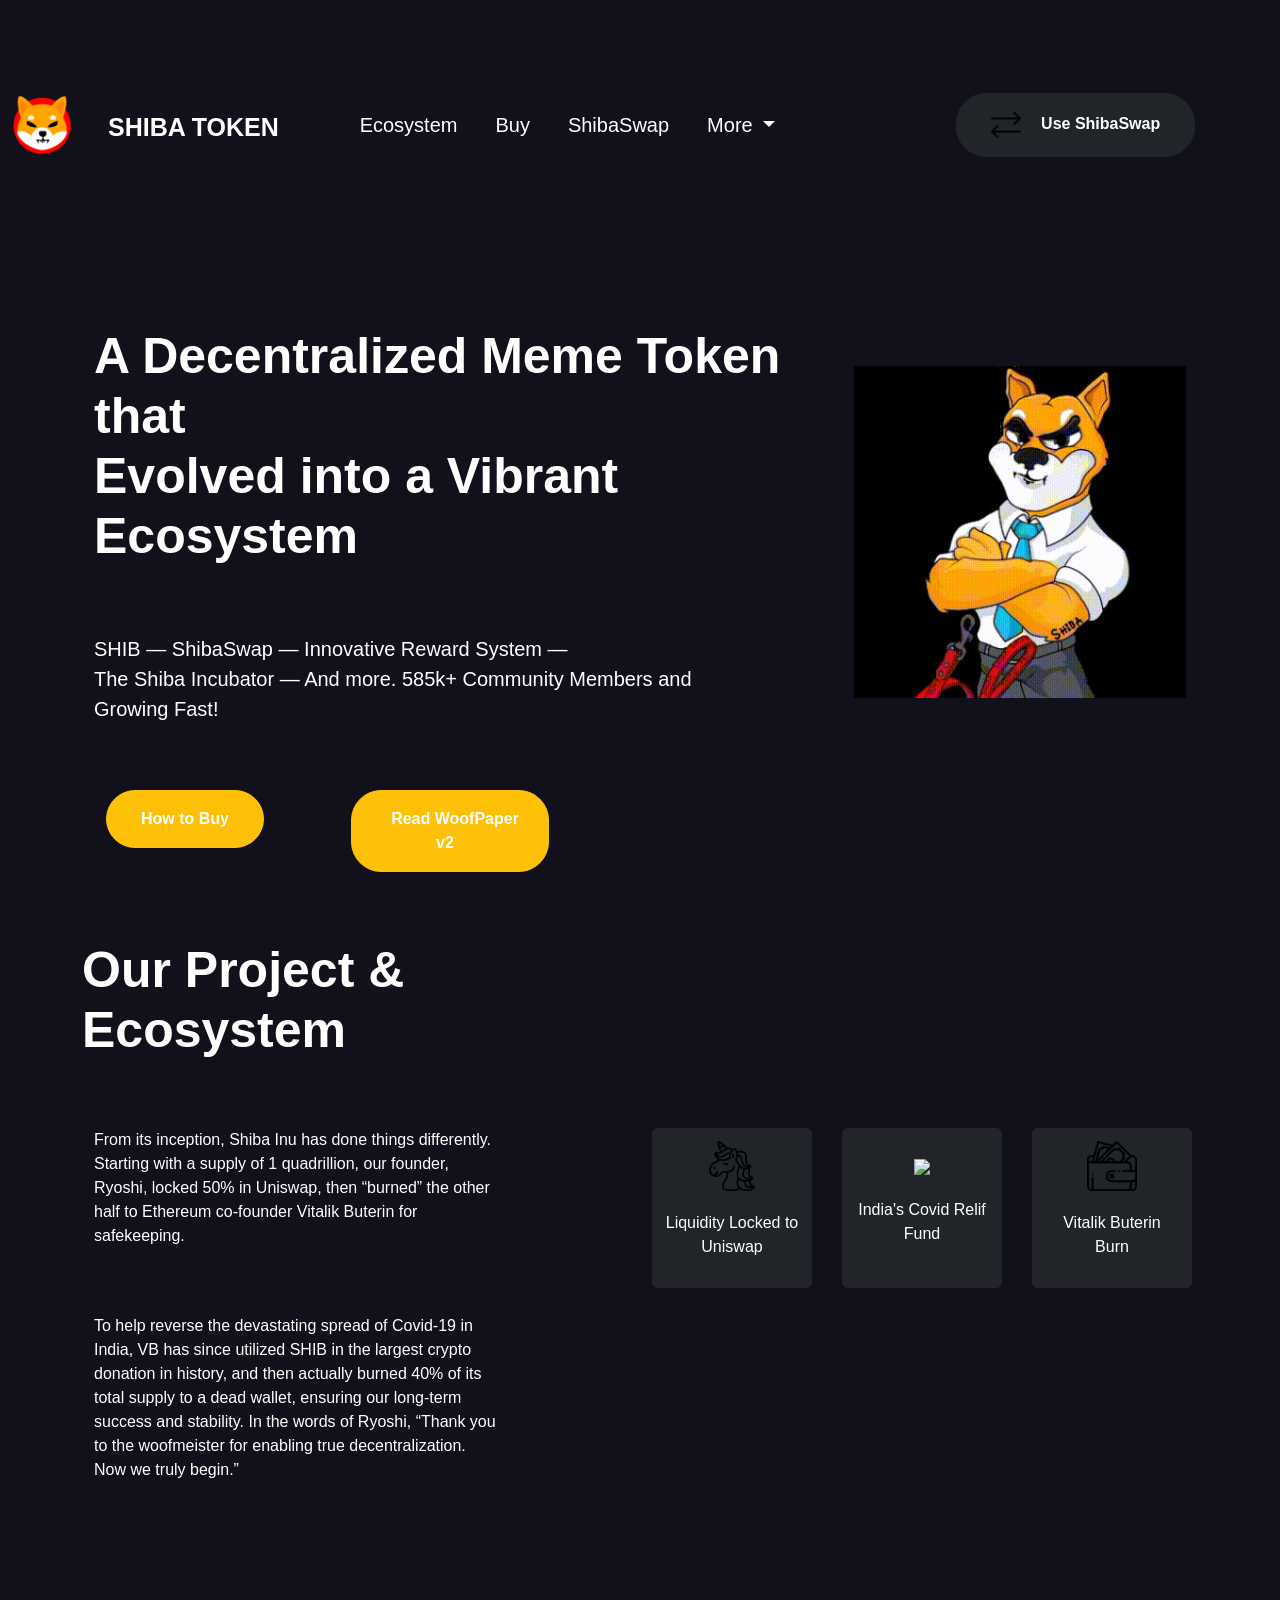
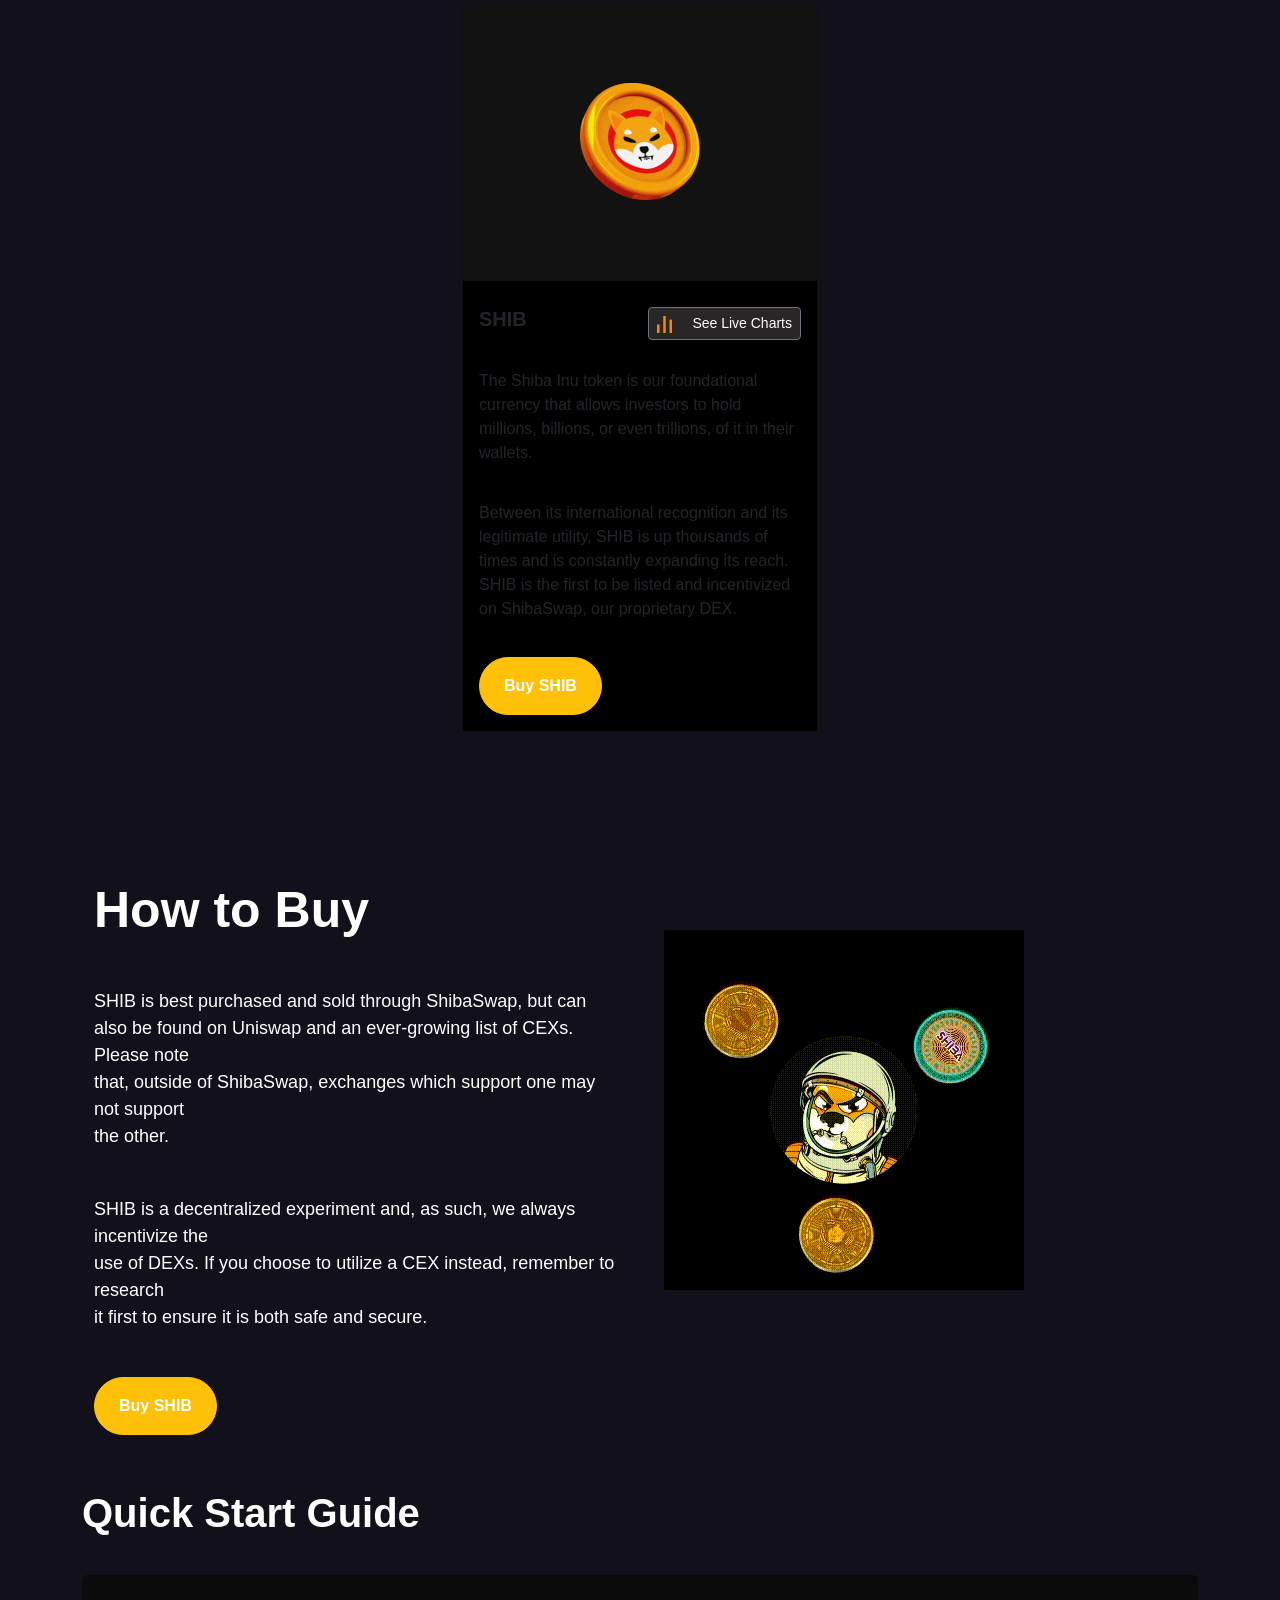
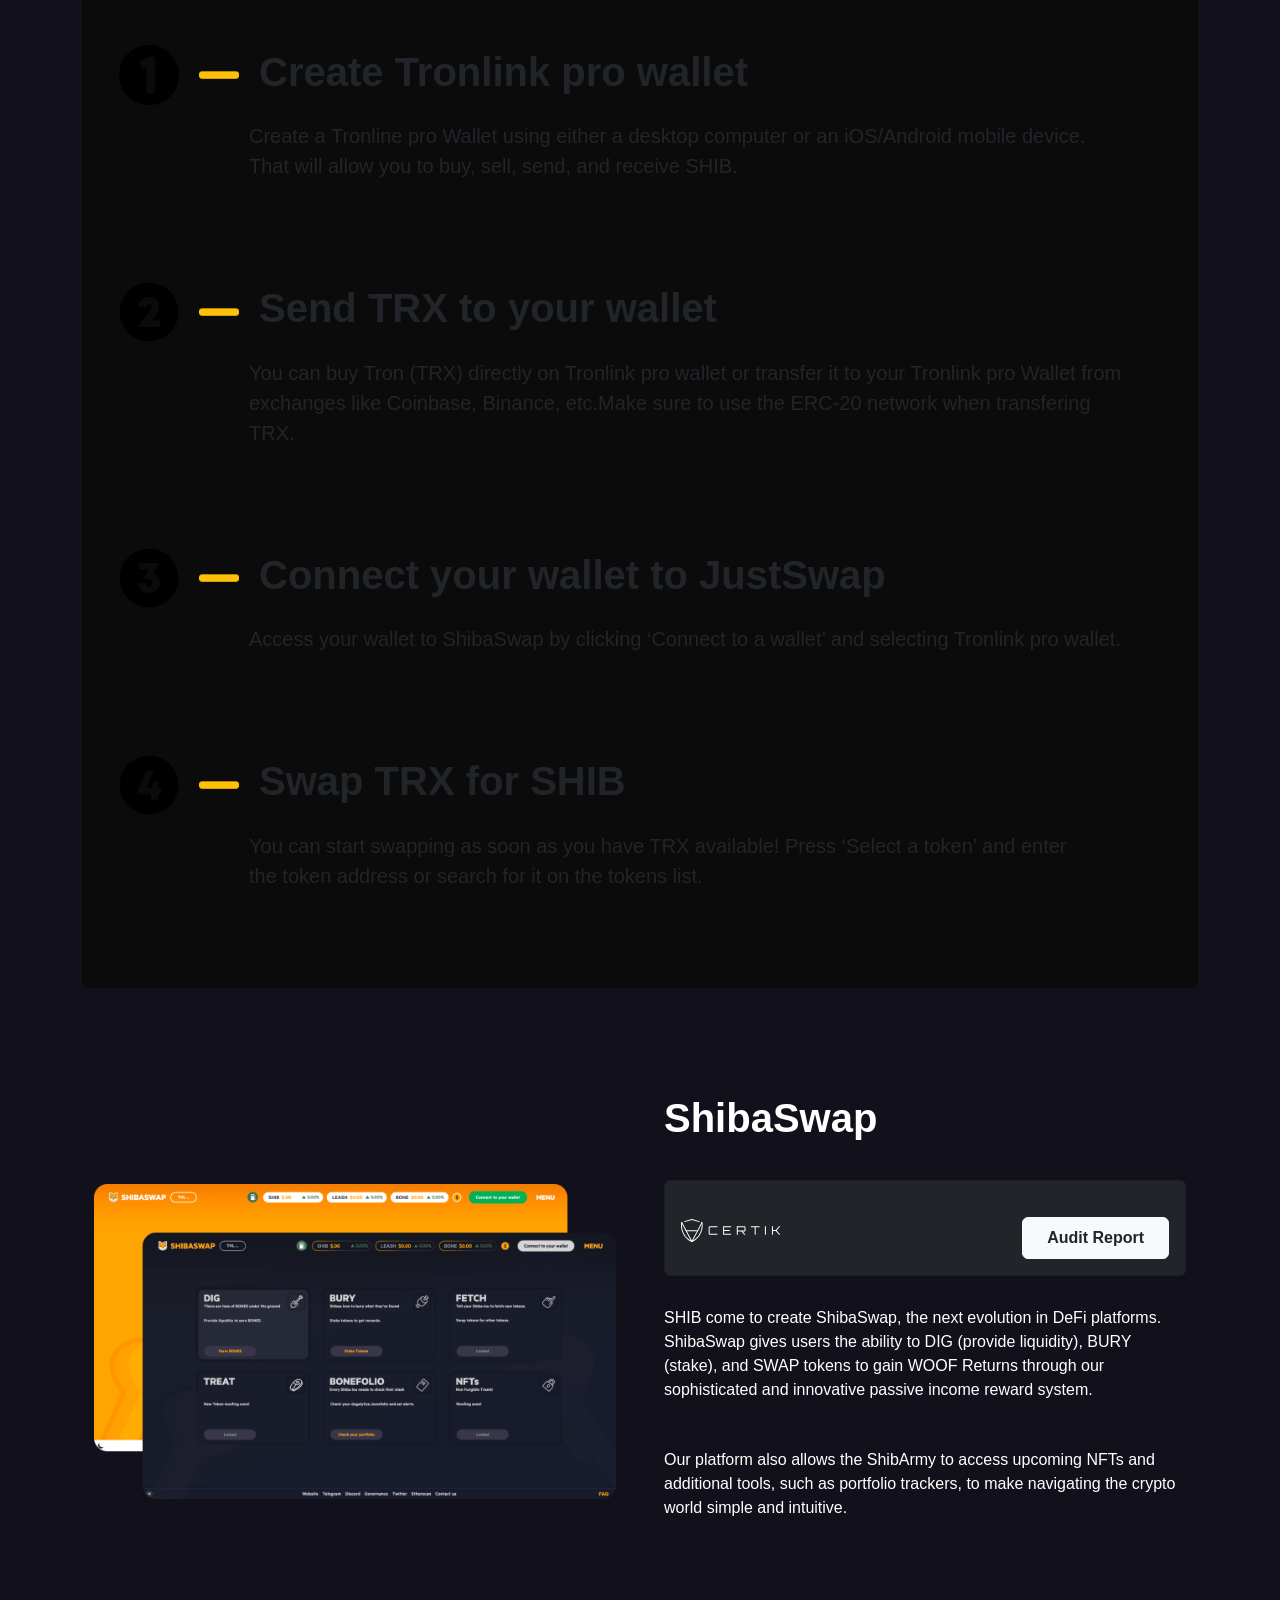
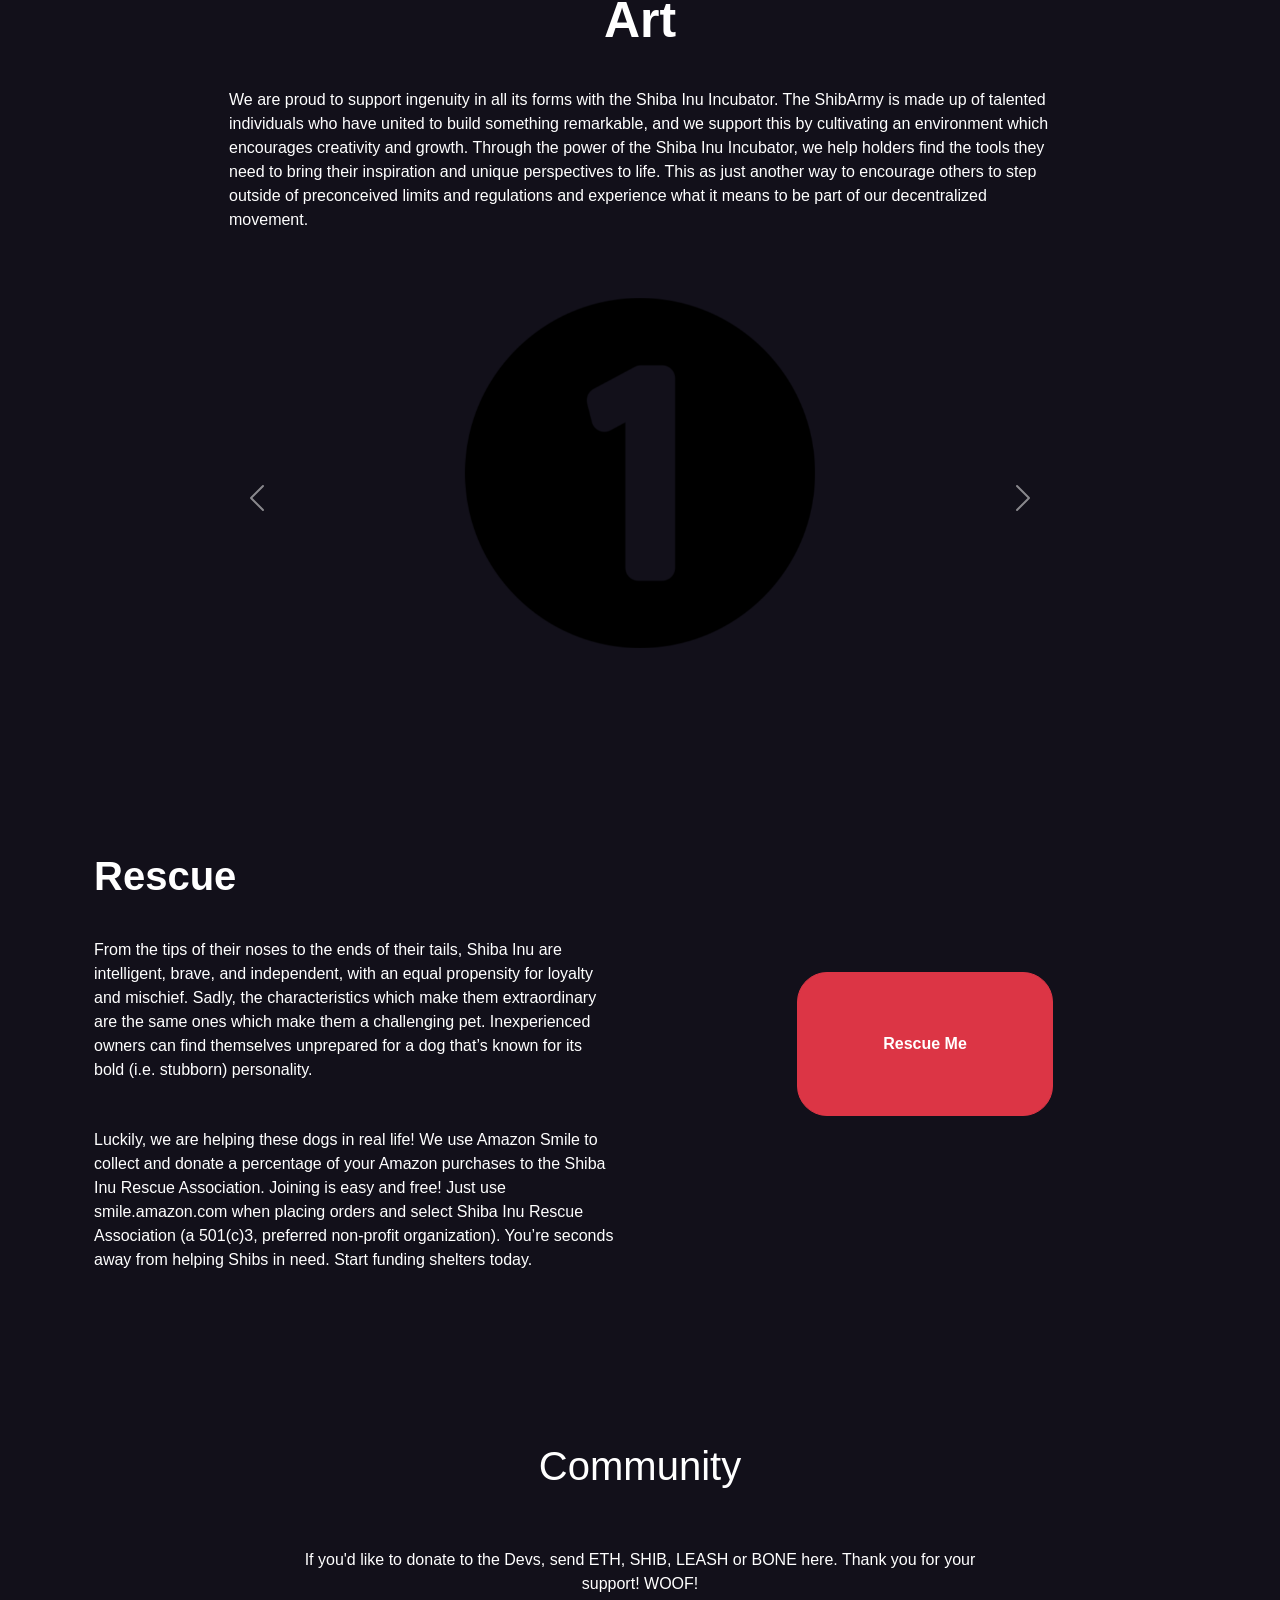
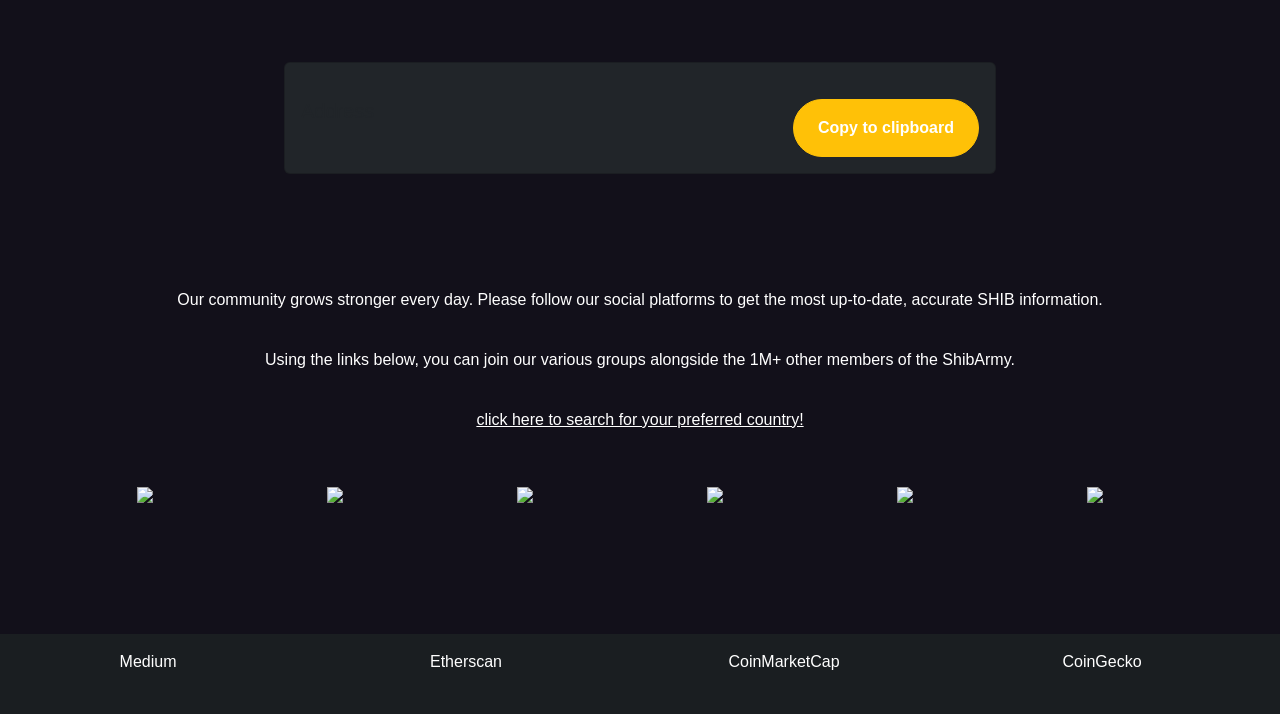
==== commit 07d5c006: "new" ====
--- a/index.html
+++ b/index.html
@@ -1,294 +1,280 @@
-<!doctype html>
-<html lang="en">
-    <head>
-        <!-- Required meta tags -->
-        <meta charset="utf-8">
-        <meta name="viewport" content="width=device-width, initial-scale=1">
-        <!-- Bootstrap CSS -->
-        <link href="https://cdn.jsdelivr.net/npm/bootstrap@5.0.2/dist/css/bootstrap.min.css" rel="stylesheet" integrity="sha384-EVSTQN3/azprG1Anm3QDgpJLIm9Nao0Yz1ztcQTwFspd3yD65VohhpuuCOmLASjC" crossorigin="anonymous">
-        <link rel="stylesheet" href="style.css">
-        <title>shiba.com</title>
-    </head> 
-    <body style="background-color: rgb(18, 16, 26); color: white;">
-        <!--Navbar start-->
-        <nav class="navbar navbar-expand-lg" style="background-color: rgb(18, 16, 26); padding-top: 90px;">
-            <div class="container-fluid">
-            <a class="navbar-brand text-white" href="index.html" style="padding-left: 10px; font-weight: bold; font-size: 28px;"><img src="images/shibalogo1.png" width="80px" style="padding-right: 20px;"><a style="text-decoration: none; color: white; padding-top: 5px; font-weight: bold; font-size: 25px;">SHIBA TOKEN</a></a>
-            <button class="navbar-toggler" type="button" data-bs-toggle="collapse" data-bs-target="#navbarSupportedContent" aria-controls="navbarSupportedContent" aria-expanded="false" aria-label="Toggle navigation">
-                <span class="toggler-icon top-bar"></span>
-                <span class="toggler-icon middle-bar"></span>
-                <span class="toggler-icon bottom-bar"></span>
-            </button>
-            <div class="collapse navbar-collapse" id="navbarSupportedContent">
-                <ul class="navbar-nav ms-auto mb-2 mb-lg-0">
-                <li class="nav-item">
-                    <a class="nav-link text-white" aria-current="page" href="#ecosystem" style="font-size: 20px; padding-right: 30px;">Ecosystem</a>
-                </li>
-                <li class="nav-item">
-                    <a class="nav-link text-white" href="#how to buy" style="font-size: 20px; padding-right: 30px;">Buy</a>
-                </li>
-                <li class="nav-item">
-                    <a class="nav-link text-white" href="#shibaswap" style="font-size: 20px; padding-right: 30px;">ShibaSwap</a>
-                </li>
-                <li class="nav-item dropdown" style="font-size: 20px; padding-right: 100px;">
-                    <a class="nav-link dropdown-toggle text-white" href="#" id="navbarDropdown" role="button"  data-bs-toggle="dropdown" aria-expanded="false">
-                    More
-                    </a>
-                    <ul class="dropdown-menu text-primary dropdown-menu-dark" aria-labelledby="navbarDropdown">
-                    <li><a class="dropdown-item" href="#art" style="font-size: 20px;">Art</a></li>
-                    <li><a class="dropdown-item" href="#rescue" style="font-size: 20px;">Rescue</a></li>
-                    <li><a class="dropdown-item" href="#community" style="font-size: 20px;">Community</a></li>
-                    </ul>
-                </li>
-                <li class="d-flex justify-content-md-end" id="google_translate_element">
-                    <script src="http://translate.google.com/translate_a/element.js?cb=googleTranslateElementInit"></script>
-                    <script>
-                            function googleTranslateElementInit() {
-                                new google.translate.TranslateElement({pageLanguage: 'en', layout: google.translate.TranslateElement.InlineLayout.HORIZONTAL}, 'google_translate_element');
-                            }
-                    </script>
-                </script>
-                </li>
-                </ul>
-                <button class="btn btn-dark px-4 py-3 mx-auto d-block" style="border-radius: 30px; font-weight: bold;"><a href="#" target="_blank" style="text-decoration: none; font-weight: bold; padding-left: 10px; padding-right: 10px;" class="text-white"><img src="images/arrow.png" width="50px" style="padding-right: 20px;">Use ShibaSwap</a></button>
-            </div>
-            </div>
-        </nav>
-        <!--Navbar end-->
-        <!--Main start-->
-        <main class="mt-5">
-            <div class="container">
-                <!--homepage Start-->
-                <section>
-                    <div class="row">
-                        <div class="col-md-8 gx-5 mb-4" style="padding-top: 90px;">
-                            <div class="text text-start">
-                            <h1 style="font-weight: bold; padding-bottom: 60px; padding-top: 20px; font-size: 50px;">A Decentralized Meme Token that <br> Evolved into a Vibrant Ecosystem</h1>
-                            <p style="padding-bottom: 50px; font-size: 20px;">SHIB — ShibaSwap — Innovative Reward System — <br> The Shiba Incubator — And more. 585k+ Community Members and <br> Growing Fast!</p>
-                            <div class="row">
-                                <div class="col-md-4 gx-5 mb-4"><button class="btn btn-warning px-4 py-3" style="border-radius: 30px; font-weight: bold; padding-top: 50px;"><a href="#how to buy" target="_blank" style="text-decoration: none; font-weight: bold; padding-left: 10px; padding-right: 10px;" class="text-white">How to Buy</a></button></div>
-                                <div class="col-md-4 gx-5 mb-4"><button class="btn btn-warning px-4 py-3" style="border-radius: 30px; font-weight: bold; padding-right: 80px;"><a href="images/shiba woofpaper.pdf" target="_blank" style="text-decoration: none; font-weight: bold; padding-left: 10px; padding-right: 10px;" class="text-white">Read WoofPaper v2</a></button></div>
-                            </div>
-                            </div>
-                        </div>
-                        <div class="col-md-4 gx-5 mb-4">
-                        <div class="bg-image hover-overlay ripple shadow-2-strong rounded-5" data-mbd-ripple-color="light">
-                            <img src="images/shibavideo.gif" class="img-fluid" style="padding-top: 150px;">
-                            <a href="#!">
-                                <div class="mask" style="background-color: rgba(251, 251, 251, 0.15);"></div>
-                            </a>
-                        </div>
-                    </div>
-                    </div>
-                </section>
-                <!--homepage end-->
-                <!--ecostystem start-->
-                <section id="ecosystem" style="padding-top: 20px; padding-bottom: 30px;">
-                    <h1 style="font-weight: bold; padding-bottom: 60px; font-size: 50px;">Our Project & <br> Ecosystem</h1>
-                    <div class="row">
-                    <div class="col-md-6 gx-5 mb-4">
-                        <p style="padding-bottom: 50px;">From its inception, Shiba Inu has done things differently. <br> Starting with a supply of 1 quadrillion, our founder, <br> Ryoshi, locked 50% in Uniswap, then “burned” the other <br> half to Ethereum co-founder Vitalik Buterin for <br> safekeeping.</p>
-                        <p style="padding-bottom: 50px;">To help reverse the devastating spread of Covid-19 in <br> India, VB has since utilized SHIB in the largest crypto <br> donation in history, and then actually burned 40% of its <br> total supply to a dead wallet, ensuring our long-term <br> success and stability. In the words of Ryoshi, “Thank you <br> to the woofmeister for enabling true decentralization.<br> Now we truly begin.”</p>
-                    </div>
-                    <div class="col-lg-2 col-md-6 mb-4 mb-md-0"><button type="button" class="btn btn-dark" style="width: 10rem; height: 10rem;"><img src="images/unicorn.png" width="50px"><p style="padding-top: 20px;"><a href="https://etherscan.io/tx/0xabc68f7d712a1552468331c6ec29f5c112bb500ed5ffa660fe2b5af378921e37" style="text-decoration: none; color: white;">Liquidity Locked to Uniswap</a></p></button></div>
-                    <div class="col-lg-2 col-md-6 mb-4 mb-md-0"><button type="button" class="btn btn-dark" style="width: 10rem; height: 10rem;"><img src="images/wallet1.png" width="50px"><p style="padding-top: 20px;"><a href="https://etherscan.io/tx/0xb65bcbb85c1633b0ab4e4886c3cd8eeaeb63edbb39cacdb9223fdcf4454fd2c7" style="text-decoration: none; color: white;">India's Covid Relif Fund</a></p></button></div>
-                    <div class="col-lg-2 col-md-6 mb-4 mb-md-0"><button type="button" class="btn btn-dark" style="width: 10rem; height: 10rem;"><img src="images/wallet2.png" width="50px"><p style="padding-top: 20px;"><a href="https://etherscan.io/tx/0x125714bb4db48757007fff2671b37637bbfd6d47b3a4757ebbd0c5222984f905" style="text-decoration: none; color: white;">Vitalik Buterin Burn</a></p></button></div>
-                    </div>
-                </section>
-                <!--ecostystem end-->
-                <!--Card start-->
-                <section>
-                <div class="row">
-                    <div class="col-lg-4 col-md-12 mb-4"></div>
-                    <div class="col-lg-4 col-md-12 mb-4">
-                        <div class="card mb-3" style="background-color: rgb(18, 18, 18);">
-                        <img src="images/shib.png" style="width: fit-content; padding-top: 80px; padding-bottom: 80px;" class="card-img-top mx-auto d-block" alt="...">
-                        <div class="card-body" style="background-color: black;">
-                            <h5 class="card-title" style="font-weight: bold; padding-top: 10px; padding-bottom: 30px;">SHIB<button type="button" class="btn btn-secondary btn-sm float-end" style="background-color: rgb(40, 38, 38); padding-top: 5px; padding-bottom: 5px;"><img src="images/live.svg" width="35px" style="padding-right: 20px;">See Live Charts</button></h5>
-                            <p class="card-text" style="padding-bottom: 20px;">The Shiba Inu token is our foundational currency that allows investors to hold millions, billions, or even trillions, of it in their wallets.</p>
-                            <p style="padding-bottom: 20px;">Between its international recognition and its legitimate utility, SHIB is up thousands of times and is constantly expanding its reach. SHIB is the first to be listed and incentivized on ShibaSwap, our proprietary DEX.</p>
-                            <button class="btn btn-warning px-4 py-3" style="border-radius: 30px; font-weight: bold; padding-top: 50px; padding-bottom: 30px;"><a href="https://sunswap.com/#/home?tokenAddress=TTcWpoLDzBFDwH6W4fpYCCtAemBv2SZHNv&type=swap" target="_blank" style="text-decoration: none; font-weight: bold;" class="text-white">Buy SHIB</a></button>
-                        </div>
-                    </div> 
-                    <div class="col-lg-4 col-md-12 mb-4"></div>
-                </div>
-            </section>
-            <!--Card end-->
-            <!--buy start-->
-            <section id="how to buy">
-                <div class="row">
-                    <div class="col-md-6 gx-5 mb-4" style="padding-top: 90px;">
-                    <h1 style="font-weight: bold; padding-top: 10px; padding-bottom: 40px; font-size: 50px;">How to Buy</h1>
-                    <p style="padding-bottom: 30px; font-size: 18px;">SHIB is best purchased and sold through ShibaSwap, but can <br> also be found on Uniswap and an ever-growing list of CEXs. Please note <br> that, outside of ShibaSwap, exchanges which support one may not support <br> the other.</p>
-                    <p style="padding-bottom: 30px; font-size: 18px;">SHIB is a decentralized experiment and, as such, we always incentivize the <br> use of DEXs. If you choose to utilize a CEX instead, remember to research <br> it first to ensure it is both safe and secure.</p>
-                    <div class="row">
-                        <div class="col-lg-6 col-md-6 mb-4 mb-md-0"><button class="btn btn-warning px-4 py-3" style="border-radius: 30px; font-weight: bold; padding-top: 50px;"><a href="https://sunswap.com/#/home?tokenAddress=TTcWpoLDzBFDwH6W4fpYCCtAemBv2SZHNv&type=swap" target="_blank" style="text-decoration: none; font-weight: bold;" class="text-white">Buy SHIB</a></button></div>
-                    </div>
-                    </div>
-                    <div class="col-md-6 gx-5 mb-4" style="padding-top: 150px;">
-                        <div class="bg-image hover-overlay ripple shadow-2-strong rounded-5" data-mbd-ripple-color="light">
-                            <img src="images/coinrotate.gif" class="img-fluid">
-                            <a href="#!">
-                                <div class="mask" style="background-color: rgba(251, 251, 251, 0.15);"></div>
-                            </a>
-                        </div>
-                    </div>
-                </div>
-            </section>
-            <!--buy end-->
-            <!--quick start start-->
-            <section>
-                <h1 style="font-weight: bold; padding-top: 30px; padding-bottom: 30px;">Quick Start Guide</h1>
-                <div class="card mb-3" style="background-color: rgb(11, 11, 11);">
-                <div class="card-body">
-                    <p class="card-text" style="font-weight: bold; font-size: 40px; padding-top: 50px;"><img src="images/1.png" width="100px" style="padding-right: 20px; padding-left: 20px;"><img src="images/line.png" width="60px" style="padding-right: 20px;">Create Tronlink pro wallet</p>
-                    <p class="card-text" style="padding-left: 150px; font-size: 20px;">Create a Tronline pro Wallet using either a desktop computer or an iOS/Android mobile device. <br> That will allow you to buy, sell, send, and receive SHIB.</p>
-                    <hr class="my-5" style="color: black;">
-                    <p class="card-text" style="font-weight: bold; font-size: 40px;"><img src="images/2.png" width="100px" style="padding-right: 20px; padding-left: 20px;"><img src="images/line.png" width="60px" style="padding-right: 20px;">Send TRX to your wallet</p>
-                    <p class="card-text" style="padding-left: 150px; font-size: 20px;">You can buy Tron (TRX) directly on Tronlink pro wallet or transfer it to your Tronlink pro Wallet from <br> exchanges like Coinbase, Binance, etc.Make sure to use the ERC-20 network when transfering <br> TRX.</p>
-                    <hr class="my-5" style="color: black;">
-                    <p class="card-text" style="font-weight: bold; font-size: 40px;"><img src="images/3.png" width="100px" style="padding-right: 20px; padding-left: 20px;"><img src="images/line.png" width="60px" style="padding-right: 20px;">Connect your wallet to JustSwap</p>
-                    <p class="card-text" style="padding-left: 150px; font-size: 20px;">Access your wallet to ShibaSwap by clicking ‘Connect to a wallet’ and selecting Tronlink pro wallet.</p>
-                    <hr class="my-5" style="color: black;">
-                    <p class="card-text" style="font-weight: bold; font-size: 40px;"><img src="images/4.png" width="100px" style="padding-right: 20px; padding-left: 20px;"><img src="images/line.png" width="60px" style="padding-right: 20px;">Swap TRX for SHIB</p>
-                    <p class="card-text" style="padding-left: 150px; font-size: 20px; padding-bottom: 80px;">You can start swapping as soon as you have TRX available! Press ‘Select a token’ and enter <br>  the token address or search for it on the tokens list.</p>
-                </div>
-                </div>
-            </section>
-            <!--quick start end-->
-            <!--shiba swap start-->
-            <section id="shibaswap">
-                <div class="row">
-                <div class="col-md-6 gx-5 mb-4">
-                    <div class="bg-image hover-overlay ripple shadow-2-strong rounded-5" data-mbd-ripple-color="light">
-                        <img src="images/shibaswap.png" class="img-fluid" style="padding-top: 180px;">
-                        <a href="#!">
-                            <div class="mask" style="background-color: rgba(251, 251, 251, 0.15);"></div>
-                        </a>
-                    </div>
-                </div>
-                <div class="col-md-6 gx-5 mb-4" style="padding-top: 90px;">
-                    <div class="text text-start">
-                        <h1 style="font-weight: bold; padding-bottom: 30px;">ShibaSwap</h1>
-                        <div class="card w-100 bg-dark">
-                        <div class="card-body">
-                            <h5 class="card-title" style="padding-top: 20px;"><img src="images/certik-logo.svg" width="150px" style="padding-right: 50px;">On Board<button class="btn btn-light px-4 py-2 float-end"><a href="https://www.certik.com/projects/shib" target="_blank" style="text-decoration: none; font-weight: bold;" class="text-dark">Audit Report</a></button></h5>
-                        </div>
-                        </div>
-                        <p style="padding-top: 30px;">SHIB come to create ShibaSwap, the next evolution in DeFi platforms. ShibaSwap gives users the ability to DIG (provide liquidity), BURY (stake), and SWAP tokens to gain WOOF Returns through our sophisticated and innovative passive income reward system.</p>
-                        <p style="padding-top: 30px;">Our platform also allows the ShibArmy to access upcoming NFTs and additional tools, such as portfolio trackers, to make navigating the crypto world simple and intuitive.</p>
-                    </div>
-                </div>
-            </div>
-            </section>
-            <!--shiba swap end-->
-            <!--Art start-->
-            <section id="art">
-                <div class="row">
-                <div class="col-md-1"></div>
-                <div class="col-md-10 gx-5 mb-4">
-                    <h1 style="text-align: center; font-weight: bold; font-size: 50px; padding-top: 30px; padding-bottom: 30px;">Art</h1>
-                    <p style="padding-left: 40px; padding-right: 40px; padding-bottom: 50px;">We are proud to support ingenuity in all its forms with the Shiba Inu Incubator. The ShibArmy is made up of talented individuals who have united to build something remarkable, and we support this by cultivating an environment which encourages creativity and growth. Through the power of the Shiba Inu Incubator, we help holders find the tools they need to bring their inspiration and unique perspectives to life. This as just another way to encourage others to step outside of preconceived limits and regulations and experience what it means to be part of our decentralized movement.</p>
-                    <div id="carouselExampleControls" class="carousel slide" data-bs-ride="carousel" style="padding-bottom: 50px;">
-                    <div class="carousel-inner">
-                        <div class="carousel-item active">
-                        <img src="images/1.png" width="350px" class="mx-auto d-block w-10" alt="...">
-                        </div>
-                        <div class="carousel-item">
-                        <img src="images/2.png" width="350px" class="mx-auto d-block w-10" alt="...">
-                        </div>
-                        <div class="carousel-item">
-                        <img src="images/3.png" width="350px" class="mx-auto d-block w-10" alt="...">
-                        </div>
-                    </div>
-                    <button class="carousel-control-prev" type="button" data-bs-target="#carouselExampleControls" data-bs-slide="prev">
-                        <span class="carousel-control-prev-icon" aria-hidden="true"></span>
-                        <span class="visually-hidden">Previous</span>
-                    </button>
-                    <button class="carousel-control-next" type="button" data-bs-target="#carouselExampleControls" data-bs-slide="next">
-                        <span class="carousel-control-next-icon" aria-hidden="true"></span>
-                        <span class="visually-hidden">Next</span>
-                    </button>
-                    </div>  
-                </div>
-                <div class="col-md-1"></div>
-                </div>
-            </section>
-            <!--Art end-->
-            <!--rescue start-->
-            <section id="rescue">
-                <div class="row" style="padding-top: 100px; padding-bottom: 50px;">
-                <div class="col-md-6 gx-5 mb-4">
-                    <h1 style="font-weight: bold; padding-top: 30px; padding-bottom: 30px;">Rescue</h1>
-                    <p style="padding-bottom: 30px;">From the tips of their noses to the ends of their tails, Shiba Inu are intelligent, brave, and independent, with an equal propensity for loyalty and mischief. Sadly, the characteristics which make them extraordinary are the same ones which make them a challenging pet. Inexperienced owners can find themselves unprepared for a dog that’s known for its bold (i.e. stubborn) personality.</p>
-                    <p style="padding-bottom: 30px;">Luckily, we are helping these dogs in real life! We use Amazon Smile to collect and donate a percentage of your Amazon purchases to the Shiba Inu Rescue Association. Joining is easy and free! Just use smile.amazon.com when placing orders and select Shiba Inu Rescue Association (a 501(c)3, preferred non-profit organization). You’re seconds away from helping Shibs in need. Start funding shelters today.</p>
-                </div>
-                <div class="col-md-6 gx-5 mb-4" style="padding-top: 150px;">
-                    <button class="btn btn-danger px-4 py-2 mx-auto d-block" style="border-radius: 30px; font-weight: bold; padding-top: 500px; width: 16rem; height: 9rem;"><a href="https://smile.amazon.com/charity?orig=%2F" target="_blank" style="text-decoration: none; font-weight: bold;" class="text-white">Rescue Me</a></button>
-                </div>
-                </div>
-            </section>
-            <!--rescue end-->
-            <!--community start-->
-            <section id="community" style="padding-top: 40px; padding-bottom: 40px;">
-                <div class="row">
-                    <div class="col-md-2 gx-5 mb-4"></div>
-                    <div class="col-md-8 gx-5 mb-4">
-                        <h1 style="text-align: center; padding-top: 10px; padding-bottom: 50px;">Community</h1>
-                        <p style="padding-bottom: 50px; text-align: center;">If you'd like to donate to the Devs, send ETH, SHIB, LEASH or BONE here. Thank you for your support! WOOF!</p>  
-                        <div class="card w-100 bg-dark">
-                            <div class="card-body">
-                                <h5 class="card-title" style="padding-top: 20px;">Address<button class="btn btn-warning px-4 py-3 float-end" style="border-radius: 30px; font-weight: bold;"><a href="#" target="_blank" style="text-decoration: none; font-weight: bold;" class="text-white">Copy to clipboard</a></button></h5>
-                            </div>
-                        </div> 
-                    </div>
-                    <div class="col-md-2 gx-5 mb-4"></div>
-                </div>
-            </section>
-            <!--community end-->
-            <!--socialmedia start-->
-            <section style="padding-top: 30px; padding-bottom: 80px;">
-                <p style="text-align: center; padding-top: 20px; padding-bottom: 10px;">Our community grows stronger every day. Please follow our social platforms to get the most up-to-date, accurate SHIB information.</p>
-                <p style="text-align: center; padding-top: 10px; padding-bottom: 10px;">Using the links below, you can join our various groups alongside the 1M+ other members of the ShibArmy.</p>
-                <p style="text-align: center; padding-top: 10px; padding-bottom: 10px;"><a href="#" style="color: white;">click here to search for your preferred country!</a></p>
-                <div class="text-center py-4 align-items-center">
-                <div class="row">
-                    <div class="col-md-2 gx-5 mb-4" style="align-items: center;"><a href="#" target="_blank" style="padding-right: 40px;"><img src="images/facebook2.png" width="50px"></a></div>
-                    <div class="col-md-2 gx-5 mb-4"><a href="#" target="_blank" style="padding-right: 40px;"><img src="images/instagram2.png" width="50px"></a></div>
-                    <div class="col-md-2 gx-5 mb-4"><a href="#" target="_blank" style="padding-right: 40px;"><img src="images/twitter3.png" width="50px"></a></div>
-                    <div class="col-md-2 gx-5 mb-4"><a href="#" target="_blank" style="padding-right: 40px;"><img src="images/youtube3.png" width="50px"></a></div>
-                    <div class="col-md-2 gx-5 mb-4"><a href="#" target="_blank" style="padding-right: 40px;"><img src="images/linkdin2.png" width="50px"></a></div>
-                    <div class="col-md-2 gx-5 mb-4"><a href="#" target="_blank" style="padding-right: 40px;"><img src="images/telegram2.png" width="50px"></a></div>
-                </div>
-                </div>
-            </section>
-            <!--socialmedia end-->
-            </div>
-        </main> 
-        <!--Main end-->
-        <!--footer start-->
-        <footer class="bg-dark text-center text-lg-start">
-            <!-- Copyright -->
-            <div class="text-center p-3" style="background-color: rgba(0, 0, 0, 0.2);">
-            <div class="row">
-                <div class="col-md-3 gx-5 mb-4"><a class="text-white" href="#" style="padding-right: 30px; text-decoration: none;">Medium</a></div>
-                <div class="col-md-3 gx-5 mb-4"><a class="text-white" href="#" style="padding-right: 30px; text-decoration: none;">Etherscan</a></div>
-                <div class="col-md-3 gx-5 mb-4"><a class="text-white" href="#" style="padding-right: 30px; text-decoration: none;">CoinMarketCap</a></div>
-                <div class="col-md-3 gx-5 mb-4"><a class="text-white" href="#" style="padding-right: 30px; text-decoration: none;">CoinGecko</a></div>
-            </div> 
-            </div>
-            <!-- Copyright -->
-        </footer>
-        <!--footer end-->       
-    </body>
-    <!-- Optional JavaScript; choose one of the two! -->
-
-    <!-- Option 1: Bootstrap Bundle with Popper -->
-    <script src="https://cdn.jsdelivr.net/npm/bootstrap@5.0.2/dist/js/bootstrap.bundle.min.js" integrity="sha384-MrcW6ZMFYlzcLA8Nl+NtUVF0sA7MsXsP1UyJoMp4YLEuNSfAP+JcXn/tWtIaxVXM" crossorigin="anonymous"></script>
-
-    <!-- Option 2: Separate Popper and Bootstrap JS -->
-    <!--
-    <script src="https://cdn.jsdelivr.net/npm/@popperjs/core@2.9.2/dist/umd/popper.min.js" integrity="sha384-IQsoLXl5PILFhosVNubq5LC7Qb9DXgDA9i+tQ8Zj3iwWAwPtgFTxbJ8NT4GN1R8p" crossorigin="anonymous"></script>
-    <script src="https://cdn.jsdelivr.net/npm/bootstrap@5.0.2/dist/js/bootstrap.min.js" integrity="sha384-cVKIPhGWiC2Al4u+LWgxfKTRIcfu0JTxR+EQDz/bgldoEyl4H0zUF0QKbrJ0EcQF" crossorigin="anonymous"></script>
-    -->
+<!doctype html>
+<html lang="en">
+    <head>
+        <!-- Required meta tags -->
+        <meta charset="utf-8">
+        <meta name="viewport" content="width=device-width, initial-scale=1">
+        <!-- Bootstrap CSS -->
+        <link href="https://cdn.jsdelivr.net/npm/bootstrap@5.0.2/dist/css/bootstrap.min.css" rel="stylesheet" integrity="sha384-EVSTQN3/azprG1Anm3QDgpJLIm9Nao0Yz1ztcQTwFspd3yD65VohhpuuCOmLASjC" crossorigin="anonymous">
+        <link rel="stylesheet" href="style.css">
+        <title>shibaInus.com</title>
+    </head> 
+    <body style="background-color: rgb(18, 16, 26); color: white;">
+        <!--Navbar start-->
+        <nav class="navbar navbar-expand-lg" style="background-color: rgb(18, 16, 26); padding-top: 90px;">
+            <div class="container-fluid">
+            <a class="navbar-brand text-white" href="index.html"><img src="images/shibalogo1.png" width="80px" style="padding-right: 20px;"><a style="text-decoration: none; color: white; padding-top: 5px; font-weight: bold; font-size: 25px;">SHIBA TOKEN</a></a>
+            <button class="navbar-toggler" type="button" data-bs-toggle="collapse" data-bs-target="#navbarSupportedContent" aria-controls="navbarSupportedContent" aria-expanded="false" aria-label="Toggle navigation">
+                <span class="toggler-icon top-bar"></span>
+                <span class="toggler-icon middle-bar"></span>
+                <span class="toggler-icon bottom-bar"></span>
+            </button>
+            <div class="collapse navbar-collapse" id="navbarSupportedContent">
+                <ul class="navbar-nav ms-auto mb-2 mb-lg-0">
+                <li class="nav-item">
+                    <a class="nav-link text-white" aria-current="page" href="#ecosystem" style="font-size: 20px; padding-right: 30px;">Ecosystem</a>
+                </li>
+                <li class="nav-item">
+                    <a class="nav-link text-white" href="#how to buy" style="font-size: 20px; padding-right: 30px;">Buy</a>
+                </li>
+                <li class="nav-item">
+                    <a class="nav-link text-white" href="#shibaswap" style="font-size: 20px; padding-right: 30px;">ShibaSwap</a>
+                </li>
+                <li class="nav-item dropdown" style="font-size: 20px; padding-right: 100px;">
+                    <a class="nav-link dropdown-toggle text-white" href="#" id="navbarDropdown" role="button"  data-bs-toggle="dropdown" aria-expanded="false">
+                    More
+                    </a>
+                    <ul class="dropdown-menu text-primary dropdown-menu-dark" aria-labelledby="navbarDropdown">
+                    <li><a class="dropdown-item" href="#art" style="font-size: 20px;">Art</a></li>
+                    <li><a class="dropdown-item" href="#rescue" style="font-size: 20px;">Rescue</a></li>
+                    <li><a class="dropdown-item" href="#community" style="font-size: 20px;">Community</a></li>
+                    </ul>
+                </li>
+                </ul>
+                <button class="btn btn-dark px-4 py-3 mx-auto d-block" style="border-radius: 30px; font-weight: bold;"><a href="#" target="_blank" style="text-decoration: none; font-weight: bold; padding-left: 10px; padding-right: 10px;" class="text-white"><img src="images/arrow.png" width="50px" style="padding-right: 20px;">Use ShibaSwap</a></button>
+            </div>
+            </div>
+        </nav>
+        <!--Navbar end-->
+        <!--Main start-->
+        <main class="mt-5">
+            <div class="container">
+                <!--homepage Start-->
+                <section>
+                    <div class="row">
+                        <div class="col-md-8 gx-5 mb-4" style="padding-top: 90px;">
+                            <div class="text text-start">
+                            <h1 style="font-weight: bold; padding-bottom: 60px; padding-top: 20px; font-size: 50px;">A Decentralized Meme Token that <br> Evolved into a Vibrant Ecosystem</h1>
+                            <p style="padding-bottom: 50px; font-size: 20px;">SHIB — ShibaSwap — Innovative Reward System — <br> The Shiba Incubator — And more. 585k+ Community Members and <br> Growing Fast!</p>
+                            <div class="row">
+                                <div class="col-md-4 gx-5 mb-4"><button class="btn btn-warning px-4 py-3" style="border-radius: 30px; font-weight: bold; padding-top: 50px;"><a href="#how to buy" target="_blank" style="text-decoration: none; font-weight: bold; padding-left: 10px; padding-right: 10px;" class="text-white">How to Buy</a></button></div>
+                                <div class="col-md-4 gx-5 mb-4"><button class="btn btn-warning px-4 py-3" style="border-radius: 30px; font-weight: bold; padding-right: 80px;"><a href="images/shiba woofpaper.pdf" target="_blank" style="text-decoration: none; font-weight: bold; padding-left: 10px; padding-right: 10px;" class="text-white">Read WoofPaper v2</a></button></div>
+                            </div>
+                            </div>
+                        </div>
+                        <div class="col-md-4 gx-5 mb-4">
+                        <div class="bg-image hover-overlay ripple shadow-2-strong rounded-5" data-mbd-ripple-color="light">
+                            <img src="images/shibaeyeblinkgif.gif" class="img-fluid" style="padding-top: 150px;">
+                            <a href="#!">
+                                <div class="mask" style="background-color: rgba(251, 251, 251, 0.15);"></div>
+                            </a>
+                        </div>
+                    </div>
+                    </div>
+                </section>
+                <!--homepage end-->
+                <!--ecostystem start-->
+                <section id="ecosystem" style="padding-top: 20px; padding-bottom: 30px;">
+                    <h1 style="font-weight: bold; padding-bottom: 60px; font-size: 50px;">Our Project & <br> Ecosystem</h1>
+                    <div class="row">
+                    <div class="col-md-6 gx-5 mb-4">
+                        <p style="padding-bottom: 50px;">From its inception, Shiba Inu has done things differently. <br> Starting with a supply of 1 quadrillion, our founder, <br> Ryoshi, locked 50% in Uniswap, then “burned” the other <br> half to Ethereum co-founder Vitalik Buterin for <br> safekeeping.</p>
+                        <p style="padding-bottom: 50px;">To help reverse the devastating spread of Covid-19 in <br> India, VB has since utilized SHIB in the largest crypto <br> donation in history, and then actually burned 40% of its <br> total supply to a dead wallet, ensuring our long-term <br> success and stability. In the words of Ryoshi, “Thank you <br> to the woofmeister for enabling true decentralization.<br> Now we truly begin.”</p>
+                    </div>
+                    <div class="col-lg-2 col-md-6 mb-4 mb-md-0"><button type="button" class="btn btn-dark" style="width: 10rem; height: 10rem;"><img src="images/unicorn.png" width="50px"><p style="padding-top: 20px;"><a href="https://etherscan.io/tx/0xabc68f7d712a1552468331c6ec29f5c112bb500ed5ffa660fe2b5af378921e37" style="text-decoration: none; color: white;">Liquidity Locked to Uniswap</a></p></button></div>
+                    <div class="col-lg-2 col-md-6 mb-4 mb-md-0"><button type="button" class="btn btn-dark" style="width: 10rem; height: 10rem;"><img src="images/wallet1.png" width="50px"><p style="padding-top: 20px;"><a href="https://etherscan.io/tx/0xb65bcbb85c1633b0ab4e4886c3cd8eeaeb63edbb39cacdb9223fdcf4454fd2c7" style="text-decoration: none; color: white;">India's Covid Relif Fund</a></p></button></div>
+                    <div class="col-lg-2 col-md-6 mb-4 mb-md-0"><button type="button" class="btn btn-dark" style="width: 10rem; height: 10rem;"><img src="images/wallet2.png" width="50px"><p style="padding-top: 20px;"><a href="https://etherscan.io/tx/0x125714bb4db48757007fff2671b37637bbfd6d47b3a4757ebbd0c5222984f905" style="text-decoration: none; color: white;">Vitalik Buterin Burn</a></p></button></div>
+                    </div>
+                </section>
+                <!--ecostystem end-->
+                <!--Card start-->
+                <section>
+                <div class="row">
+                    <div class="col-lg-4 col-md-12 mb-4"></div>
+                    <div class="col-lg-4 col-md-12 mb-4">
+                        <div class="card mb-3" style="background-color: rgb(18, 18, 18);">
+                        <img src="images/shib.png" style="width: fit-content; padding-top: 80px; padding-bottom: 80px;" class="card-img-top mx-auto d-block" alt="...">
+                        <div class="card-body" style="background-color: black;">
+                            <h5 class="card-title" style="font-weight: bold; padding-top: 10px; padding-bottom: 30px;">SHIB<button type="button" class="btn btn-secondary btn-sm float-end" style="background-color: rgb(40, 38, 38); padding-top: 5px; padding-bottom: 5px;"><img src="images/live.svg" width="35px" style="padding-right: 20px;">See Live Charts</button></h5>
+                            <p class="card-text" style="padding-bottom: 20px;">The Shiba Inu token is our foundational currency that allows investors to hold millions, billions, or even trillions, of it in their wallets.</p>
+                            <p style="padding-bottom: 20px;">Between its international recognition and its legitimate utility, SHIB is up thousands of times and is constantly expanding its reach. SHIB is the first to be listed and incentivized on ShibaSwap, our proprietary DEX.</p>
+                            <button class="btn btn-warning px-4 py-3" style="border-radius: 30px; font-weight: bold; padding-top: 50px; padding-bottom: 30px;"><a href="https://sunswap.com/#/home?tokenAddress=TTcWpoLDzBFDwH6W4fpYCCtAemBv2SZHNv&type=swap" target="_blank" style="text-decoration: none; font-weight: bold;" class="text-white">Buy SHIB</a></button>
+                        </div>
+                    </div> 
+                    <div class="col-lg-4 col-md-12 mb-4"></div>
+                </div>
+            </section>
+            <!--Card end-->
+            <!--buy start-->
+            <section id="how to buy">
+                <div class="row">
+                    <div class="col-md-6 gx-5 mb-4" style="padding-top: 90px;">
+                    <h1 style="font-weight: bold; padding-top: 10px; padding-bottom: 40px; font-size: 50px;">How to Buy</h1>
+                    <p style="padding-bottom: 30px; font-size: 18px;">SHIB is best purchased and sold through ShibaSwap, but can <br> also be found on Uniswap and an ever-growing list of CEXs. Please note <br> that, outside of ShibaSwap, exchanges which support one may not support <br> the other.</p>
+                    <p style="padding-bottom: 30px; font-size: 18px;">SHIB is a decentralized experiment and, as such, we always incentivize the <br> use of DEXs. If you choose to utilize a CEX instead, remember to research <br> it first to ensure it is both safe and secure.</p>
+                    <div class="row">
+                        <div class="col-lg-6 col-md-6 mb-4 mb-md-0"><button class="btn btn-warning px-4 py-3" style="border-radius: 30px; font-weight: bold; padding-top: 50px;"><a href="https://sunswap.com/#/home?tokenAddress=TTcWpoLDzBFDwH6W4fpYCCtAemBv2SZHNv&type=swap" target="_blank" style="text-decoration: none; font-weight: bold;" class="text-white">Buy SHIB</a></button></div>
+                    </div>
+                    </div>
+                    <div class="col-md-6 gx-5 mb-4" style="padding-top: 150px;">
+                        <div class="bg-image hover-overlay ripple shadow-2-strong rounded-5" data-mbd-ripple-color="light">
+                            <img src="images/VIDEO-2022-05-06-12-10-04.gif">
+                        </div>
+                    </div>
+                </div>
+            </section>
+            <!--buy end-->
+            <!--quick start start-->
+            <section>
+                <h1 style="font-weight: bold; padding-top: 30px; padding-bottom: 30px;">Quick Start Guide</h1>
+                <div class="card mb-3" style="background-color: rgb(11, 11, 11);">
+                <div class="card-body">
+                    <p class="card-text" style="font-weight: bold; font-size: 40px; padding-top: 50px;"><img src="images/1.png" width="100px" style="padding-right: 20px; padding-left: 20px;"><img src="images/line.png" width="60px" style="padding-right: 20px;">Create Tronlink pro wallet</p>
+                    <p class="card-text" style="padding-left: 150px; font-size: 20px;">Create a Tronline pro Wallet using either a desktop computer or an iOS/Android mobile device. <br> That will allow you to buy, sell, send, and receive SHIB.</p>
+                    <hr class="my-5" style="color: black;">
+                    <p class="card-text" style="font-weight: bold; font-size: 40px;"><img src="images/2.png" width="100px" style="padding-right: 20px; padding-left: 20px;"><img src="images/line.png" width="60px" style="padding-right: 20px;">Send TRX to your wallet</p>
+                    <p class="card-text" style="padding-left: 150px; font-size: 20px;">You can buy Tron (TRX) directly on Tronlink pro wallet or transfer it to your Tronlink pro Wallet from <br> exchanges like Coinbase, Binance, etc.Make sure to use the ERC-20 network when transfering <br> TRX.</p>
+                    <hr class="my-5" style="color: black;">
+                    <p class="card-text" style="font-weight: bold; font-size: 40px;"><img src="images/3.png" width="100px" style="padding-right: 20px; padding-left: 20px;"><img src="images/line.png" width="60px" style="padding-right: 20px;">Connect your wallet to JustSwap</p>
+                    <p class="card-text" style="padding-left: 150px; font-size: 20px;">Access your wallet to ShibaSwap by clicking ‘Connect to a wallet’ and selecting Tronlink pro wallet.</p>
+                    <hr class="my-5" style="color: black;">
+                    <p class="card-text" style="font-weight: bold; font-size: 40px;"><img src="images/4.png" width="100px" style="padding-right: 20px; padding-left: 20px;"><img src="images/line.png" width="60px" style="padding-right: 20px;">Swap TRX for SHIB</p>
+                    <p class="card-text" style="padding-left: 150px; font-size: 20px; padding-bottom: 80px;">You can start swapping as soon as you have TRX available! Press ‘Select a token’ and enter <br>  the token address or search for it on the tokens list.</p>
+                </div>
+                </div>
+            </section>
+            <!--quick start end-->
+            <!--shiba swap start-->
+            <section id="shibaswap">
+                <div class="row">
+                <div class="col-md-6 gx-5 mb-4">
+                    <div class="bg-image hover-overlay ripple shadow-2-strong rounded-5" data-mbd-ripple-color="light">
+                        <img src="images/shibaswap.png" class="img-fluid" style="padding-top: 180px;">
+                        <a href="#!">
+                            <div class="mask" style="background-color: rgba(251, 251, 251, 0.15);"></div>
+                        </a>
+                    </div>
+                </div>
+                <div class="col-md-6 gx-5 mb-4" style="padding-top: 90px;">       
+                    <div class="text text-start">
+                        <h1 style="font-weight: bold; padding-bottom: 30px;">ShibaSwap</h1>
+                        <div class="card w-100 bg-dark">
+                        <div class="card-body">
+                            <h5 class="card-title" style="padding-top: 20px;"><img src="images/certik-logo.svg" width="150px" style="padding-right: 50px;">On Board<button class="btn btn-light px-4 py-2 float-end"><a href="https://www.certik.com/projects/shib" target="_blank" style="text-decoration: none; font-weight: bold;" class="text-dark">Audit Report</a></button></h5>
+                        </div>
+                        </div>
+                        <p style="padding-top: 30px;">SHIB come to create ShibaSwap, the next evolution in DeFi platforms. ShibaSwap gives users the ability to DIG (provide liquidity), BURY (stake), and SWAP tokens to gain WOOF Returns through our sophisticated and innovative passive income reward system.</p>
+                        <p style="padding-top: 30px;">Our platform also allows the ShibArmy to access upcoming NFTs and additional tools, such as portfolio trackers, to make navigating the crypto world simple and intuitive.</p>
+                    </div>
+                </div>
+            </div>
+            </section>
+            <!--shiba swap end-->
+            <!--Art start-->
+            <section id="art">
+                <div class="row">
+                <div class="col-md-1"></div>
+                <div class="col-md-10 gx-5 mb-4">
+                    <h1 style="text-align: center; font-weight: bold; font-size: 50px; padding-top: 30px; padding-bottom: 30px;">Art</h1>
+                    <p style="padding-left: 40px; padding-right: 40px; padding-bottom: 50px;">We are proud to support ingenuity in all its forms with the Shiba Inu Incubator. The ShibArmy is made up of talented individuals who have united to build something remarkable, and we support this by cultivating an environment which encourages creativity and growth. Through the power of the Shiba Inu Incubator, we help holders find the tools they need to bring their inspiration and unique perspectives to life. This as just another way to encourage others to step outside of preconceived limits and regulations and experience what it means to be part of our decentralized movement.</p>
+                    <div id="carouselExampleControls" class="carousel slide" data-bs-ride="carousel" style="padding-bottom: 50px;">
+                    <div class="carousel-inner">
+                        <div class="carousel-item active">
+                        <img src="images/1.png" width="350px" class="mx-auto d-block w-10" alt="...">
+                        </div>
+                        <div class="carousel-item">
+                        <img src="images/2.png" width="350px" class="mx-auto d-block w-10" alt="...">
+                        </div>
+                        <div class="carousel-item">
+                        <img src="images/3.png" width="350px" class="mx-auto d-block w-10" alt="...">
+                        </div>
+                    </div>
+                    <button class="carousel-control-prev" type="button" data-bs-target="#carouselExampleControls" data-bs-slide="prev">
+                        <span class="carousel-control-prev-icon" aria-hidden="true"></span>
+                        <span class="visually-hidden">Previous</span>
+                    </button>
+                    <button class="carousel-control-next" type="button" data-bs-target="#carouselExampleControls" data-bs-slide="next">
+                        <span class="carousel-control-next-icon" aria-hidden="true"></span>
+                        <span class="visually-hidden">Next</span>
+                    </button>
+                    </div>  
+                </div>
+                <div class="col-md-1"></div>
+                </div>
+            </section>
+            <!--Art end-->
+            <!--rescue start-->
+            <section id="rescue">
+                <div class="row" style="padding-top: 100px; padding-bottom: 50px;">
+                <div class="col-md-6 gx-5 mb-4">
+                    <h1 style="font-weight: bold; padding-top: 30px; padding-bottom: 30px;">Rescue</h1>
+                    <p style="padding-bottom: 30px;">From the tips of their noses to the ends of their tails, Shiba Inu are intelligent, brave, and independent, with an equal propensity for loyalty and mischief. Sadly, the characteristics which make them extraordinary are the same ones which make them a challenging pet. Inexperienced owners can find themselves unprepared for a dog that’s known for its bold (i.e. stubborn) personality.</p>
+                    <p style="padding-bottom: 30px;">Luckily, we are helping these dogs in real life! We use Amazon Smile to collect and donate a percentage of your Amazon purchases to the Shiba Inu Rescue Association. Joining is easy and free! Just use smile.amazon.com when placing orders and select Shiba Inu Rescue Association (a 501(c)3, preferred non-profit organization). You’re seconds away from helping Shibs in need. Start funding shelters today.</p>
+                </div>
+                <div class="col-md-6 gx-5 mb-4" style="padding-top: 150px;">
+                    <button class="btn btn-danger px-4 py-2 mx-auto d-block" style="border-radius: 30px; font-weight: bold; padding-top: 500px; width: 16rem; height: 9rem;"><a href="https://smile.amazon.com/charity?orig=%2F" target="_blank" style="text-decoration: none; font-weight: bold;" class="text-white">Rescue Me</a></button>
+                </div>
+                </div>
+            </section>
+            <!--rescue end-->
+            <!--community start-->
+            <section id="community" style="padding-top: 40px; padding-bottom: 40px;">
+                <div class="row">
+                    <div class="col-md-2 gx-5 mb-4"></div>
+                    <div class="col-md-8 gx-5 mb-4">
+                        <h1 style="text-align: center; padding-top: 10px; padding-bottom: 50px;">Community</h1>
+                        <p style="padding-bottom: 50px; text-align: center;">If you'd like to donate to the Devs, send ETH, SHIB, LEASH or BONE here. Thank you for your support! WOOF!</p>  
+                        <div class="card w-100 bg-dark">
+                            <div class="card-body">
+                                <h5 class="card-title" style="padding-top: 20px;">Address<button class="btn btn-warning px-4 py-3 float-end" style="border-radius: 30px; font-weight: bold;"><a href="#" target="_blank" style="text-decoration: none; font-weight: bold;" class="text-white">Copy to clipboard</a></button></h5>
+                            </div>
+                        </div> 
+                    </div>
+                    <div class="col-md-2 gx-5 mb-4"></div>
+                </div>
+            </section>
+            <!--community end-->
+            <!--socialmedia start-->
+            <section style="padding-top: 30px; padding-bottom: 80px;">
+                <p style="text-align: center; padding-top: 20px; padding-bottom: 10px;">Our community grows stronger every day. Please follow our social platforms to get the most up-to-date, accurate SHIB information.</p>
+                <p style="text-align: center; padding-top: 10px; padding-bottom: 10px;">Using the links below, you can join our various groups alongside the 1M+ other members of the ShibArmy.</p>
+                <p style="text-align: center; padding-top: 10px; padding-bottom: 10px;"><a href="#" style="color: white;">click here to search for your preferred country!</a></p>
+                <div class="text-center py-4 align-items-center">
+                <div class="row">
+                    <div class="col-md-2 gx-5 mb-4" style="align-items: center;"><a href="#" target="_blank" style="padding-right: 40px;"><img src="images/facebook2.png" width="50px"></a></div>
+                    <div class="col-md-2 gx-5 mb-4"><a href="#" target="_blank" style="padding-right: 40px;"><img src="images/instagram2.png" width="50px"></a></div>
+                    <div class="col-md-2 gx-5 mb-4"><a href="#" target="_blank" style="padding-right: 40px;"><img src="images/twitter3.png" width="50px"></a></div>
+                    <div class="col-md-2 gx-5 mb-4"><a href="#" target="_blank" style="padding-right: 40px;"><img src="images/youtube3.png" width="50px"></a></div>
+                    <div class="col-md-2 gx-5 mb-4"><a href="#" target="_blank" style="padding-right: 40px;"><img src="images/linkdin2.png" width="50px"></a></div>
+                    <div class="col-md-2 gx-5 mb-4"><a href="#" target="_blank" style="padding-right: 40px;"><img src="images/telegram2.png" width="50px"></a></div>
+                </div>
+                </div>
+            </section>
+            <!--socialmedia end-->
+            </div>
+        </main> 
+        <!--Main end-->
+        <!--footer start-->
+        <footer class="bg-dark text-center text-lg-start">
+            <!-- Copyright -->
+            <div class="text-center p-3" style="background-color: rgba(0, 0, 0, 0.2);">
+            <div class="row">
+                <div class="col-md-3 gx-5 mb-4"><a class="text-white" href="#" style="padding-right: 30px; text-decoration: none;">Medium</a></div>
+                <div class="col-md-3 gx-5 mb-4"><a class="text-white" href="#" style="padding-right: 30px; text-decoration: none;">Etherscan</a></div>
+                <div class="col-md-3 gx-5 mb-4"><a class="text-white" href="#" style="padding-right: 30px; text-decoration: none;">CoinMarketCap</a></div>
+                <div class="col-md-3 gx-5 mb-4"><a class="text-white" href="#" style="padding-right: 30px; text-decoration: none;">CoinGecko</a></div>
+            </div> 
+            </div>
+            <!-- Copyright -->
+        </footer>
+        <!--footer end-->       
+    </body>
+    <!-- Optional JavaScript; choose one of the two! -->
+    <!-- Option 1: Bootstrap Bundle with Popper -->
+    <script src="https://cdn.jsdelivr.net/npm/bootstrap@5.0.2/dist/js/bootstrap.bundle.min.js" integrity="sha384-MrcW6ZMFYlzcLA8Nl+NtUVF0sA7MsXsP1UyJoMp4YLEuNSfAP+JcXn/tWtIaxVXM" crossorigin="anonymous"></script>
+    <!-- Option 2: Separate Popper and Bootstrap JS -->
+    <!--
+    <script src="https://cdn.jsdelivr.net/npm/@popperjs/core@2.9.2/dist/umd/popper.min.js" integrity="sha384-IQsoLXl5PILFhosVNubq5LC7Qb9DXgDA9i+tQ8Zj3iwWAwPtgFTxbJ8NT4GN1R8p" crossorigin="anonymous"></script>
+    <script src="https://cdn.jsdelivr.net/npm/bootstrap@5.0.2/dist/js/bootstrap.min.js" integrity="sha384-cVKIPhGWiC2Al4u+LWgxfKTRIcfu0JTxR+EQDz/bgldoEyl4H0zUF0QKbrJ0EcQF" crossorigin="anonymous"></script>
+    -->
 </html>    
--- a/style.css
+++ b/style.css
@@ -1,82 +1,82 @@
-*{
-    padding: 0;
-    margin: 0;
-    box-sizing: border-box;
-}
-header,
-section{
-    overflow-x: hidden;
-}
-body{
-    font-family: 'Anton', sans-serif;
-    font-family: 'Montserrat', sans-serif;    
-}
-/* navbar */
-.navbar-toggler{
-    width: 20px;
-    height: 20px;
-    position: relative;
-    transition: .5s ease-in-out;
-    }
-    .navbar-toggler,
-    .navbar-toggler:focus,
-    .navbar-toggler:active,
-    .navbar-toggler-icon:focus{
-        outline: none;
-        box-shadow: none;
-        border: 0;
-    }
-    .navbar-toggler span{
-        margin: 0;
-        top: 1;
-    }
-    .toggler-icon{
-        display: block;
-        position: absolute;
-        height: 3px;
-        width: 100%;
-        border-radius: 1px;
-        background-color: white;
-        opacity: 1;
-        left: 0;
-        transform: rotate(0deg);
-        transition: .25s ease-in-out;
-    }
-    .middle-bar{
-        margin-top: 0px;
-    }
-    .navbar-toggler .top-bar{
-        margin-top: 0px;
-        transform: rotate(135deg);
-    }
-    .navbar-toggler .middle-bar{
-        opacity: 0;
-        filter: alpha(opacity=0);
-    }
-    .navbar-toggler .bottom-bar{
-        margin-top: 0px;
-        transform: rotate(-135deg);
-    }
-    .navbar-toggler.collapsed .top-bar{
-        margin-top: -10px;
-        transform: rotate(0deg);
-    }
-    .navbar-toggler.collapsed .middle-bar{
-        opacity: 1;
-        filter: alpha(opacity=100);
-    }
-    .navbar-toggler.collapsed .bottom-bar{
-        margin-top: 10px;
-        transform: rotate(0deg);
-    }
-    /* language */
-    .goog-logo-link {
-    display:none !important;
-    } 
-    .goog-te-gadget {
-        color: transparent !important;
-    }
-    .goog-te-banner-frame.skiptranslate {
-        display: none !important;
-    }
+*{
+    padding: 0;
+    margin: 0;
+    box-sizing: border-box;
+}
+header,
+section{
+    overflow-x: hidden;
+}
+body{
+    font-family: 'Anton', sans-serif;
+    font-family: 'Montserrat', sans-serif;    
+}
+/* navbar */
+.navbar-toggler{
+    width: 20px;
+    height: 20px;
+    position: relative;
+    transition: .5s ease-in-out;
+    }
+    .navbar-toggler,
+    .navbar-toggler:focus,
+    .navbar-toggler:active,
+    .navbar-toggler-icon:focus{
+        outline: none;
+        box-shadow: none;
+        border: 0;
+    }
+    .navbar-toggler span{
+        margin: 0;
+        top: 1;
+    }
+    .toggler-icon{
+        display: block;
+        position: absolute;
+        height: 3px;
+        width: 100%;
+        border-radius: 1px;
+        background-color: white;
+        opacity: 1;
+        left: 0;
+        transform: rotate(0deg);
+        transition: .25s ease-in-out;
+    }
+    .middle-bar{
+        margin-top: 0px;
+    }
+    .navbar-toggler .top-bar{
+        margin-top: 0px;
+        transform: rotate(135deg);
+    }
+    .navbar-toggler .middle-bar{
+        opacity: 0;
+        filter: alpha(opacity=0);
+    }
+    .navbar-toggler .bottom-bar{
+        margin-top: 0px;
+        transform: rotate(-135deg);
+    }
+    .navbar-toggler.collapsed .top-bar{
+        margin-top: -10px;
+        transform: rotate(0deg);
+    }
+    .navbar-toggler.collapsed .middle-bar{
+        opacity: 1;
+        filter: alpha(opacity=100);
+    }
+    .navbar-toggler.collapsed .bottom-bar{
+        margin-top: 10px;
+        transform: rotate(0deg);
+    }
+    /* language */
+    .goog-logo-link {
+    display:none !important;
+    } 
+    .goog-te-gadget {
+        color: transparent !important;
+    }
+    .goog-te-banner-frame.skiptranslate {
+        display: none !important;
+    }
   
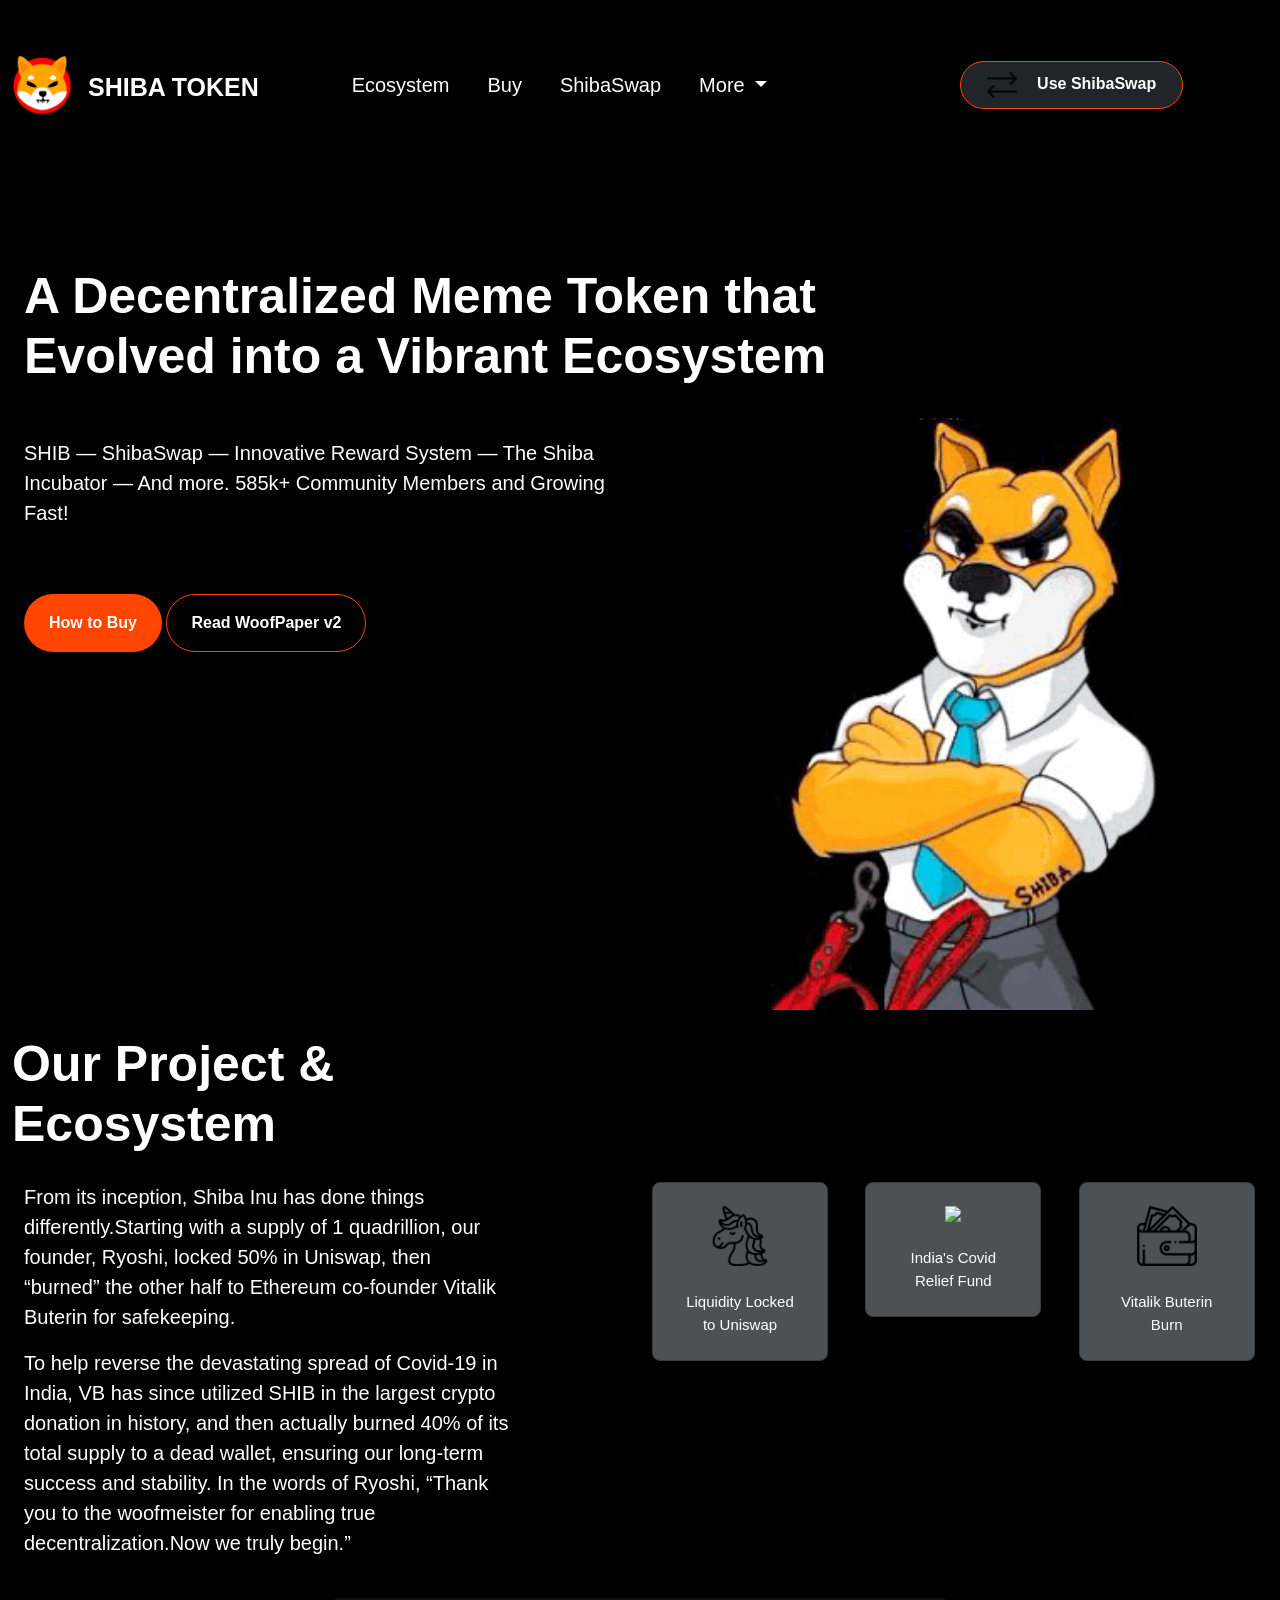
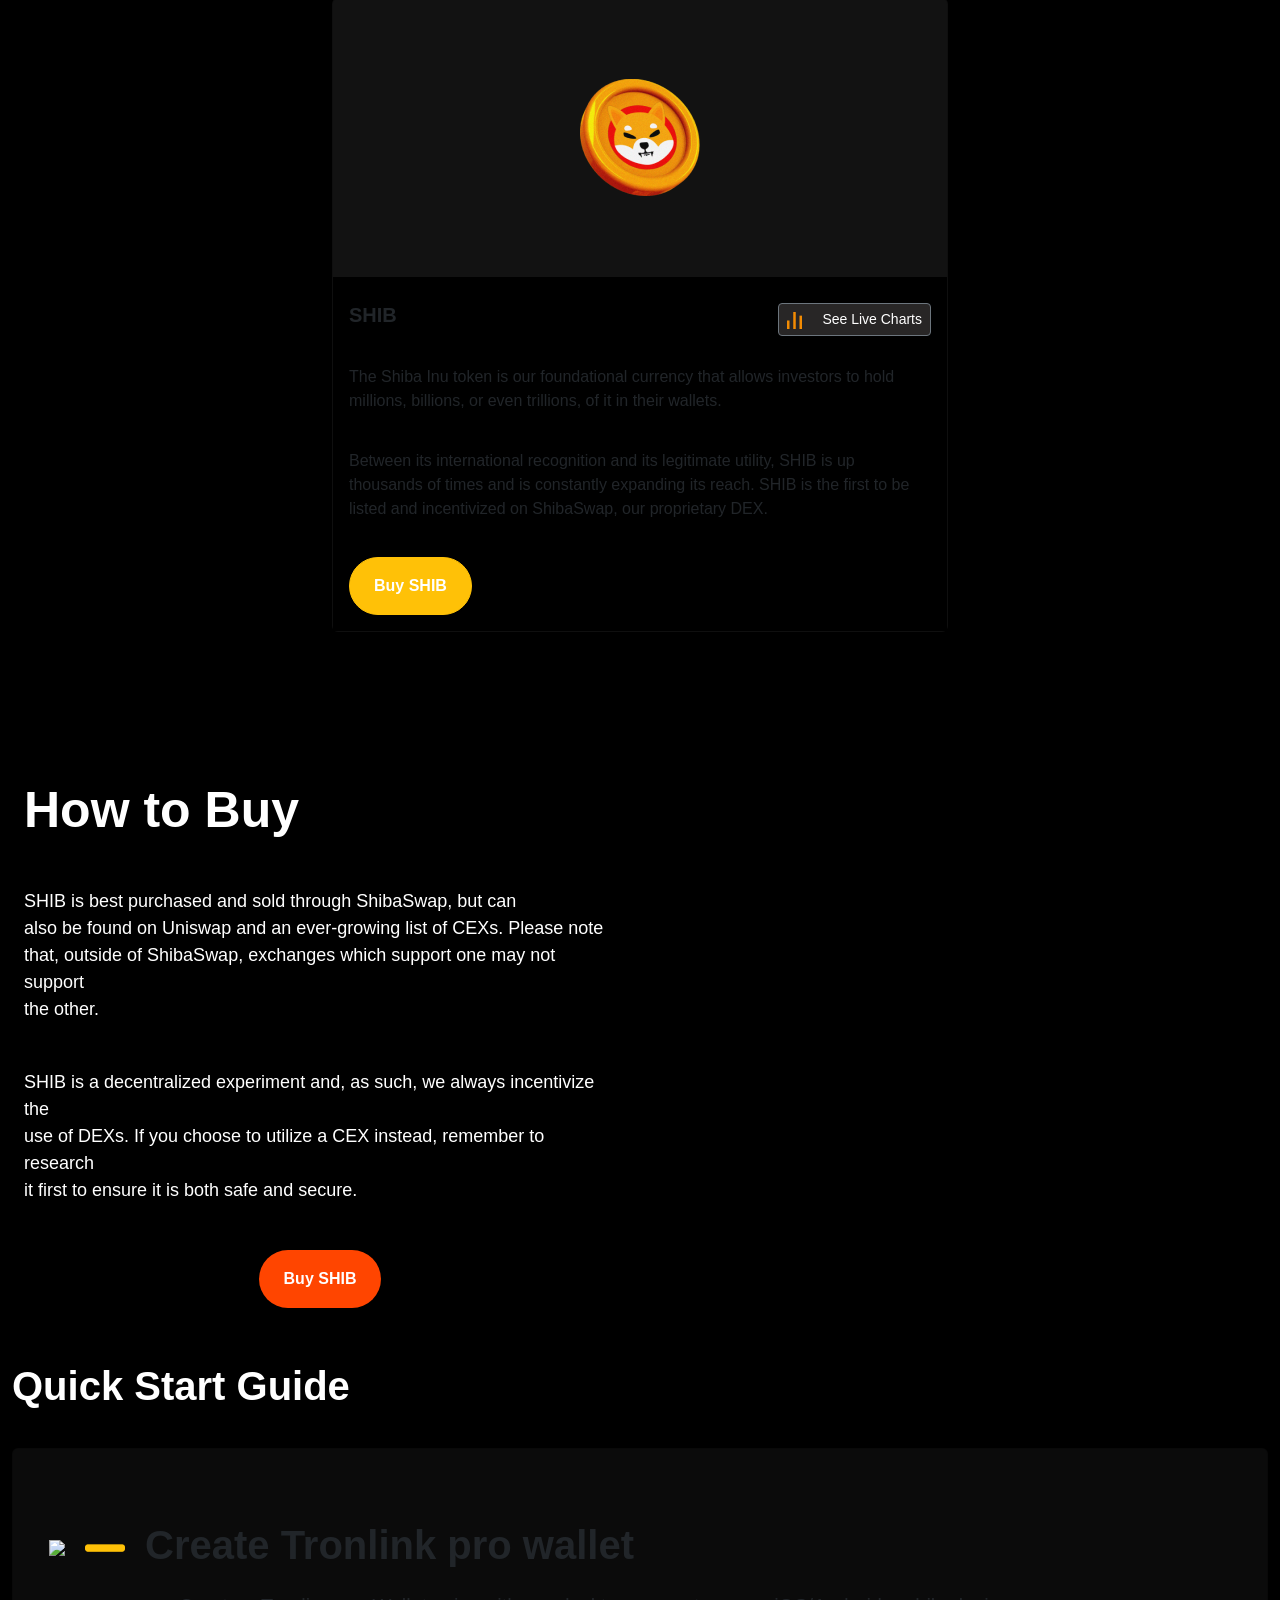
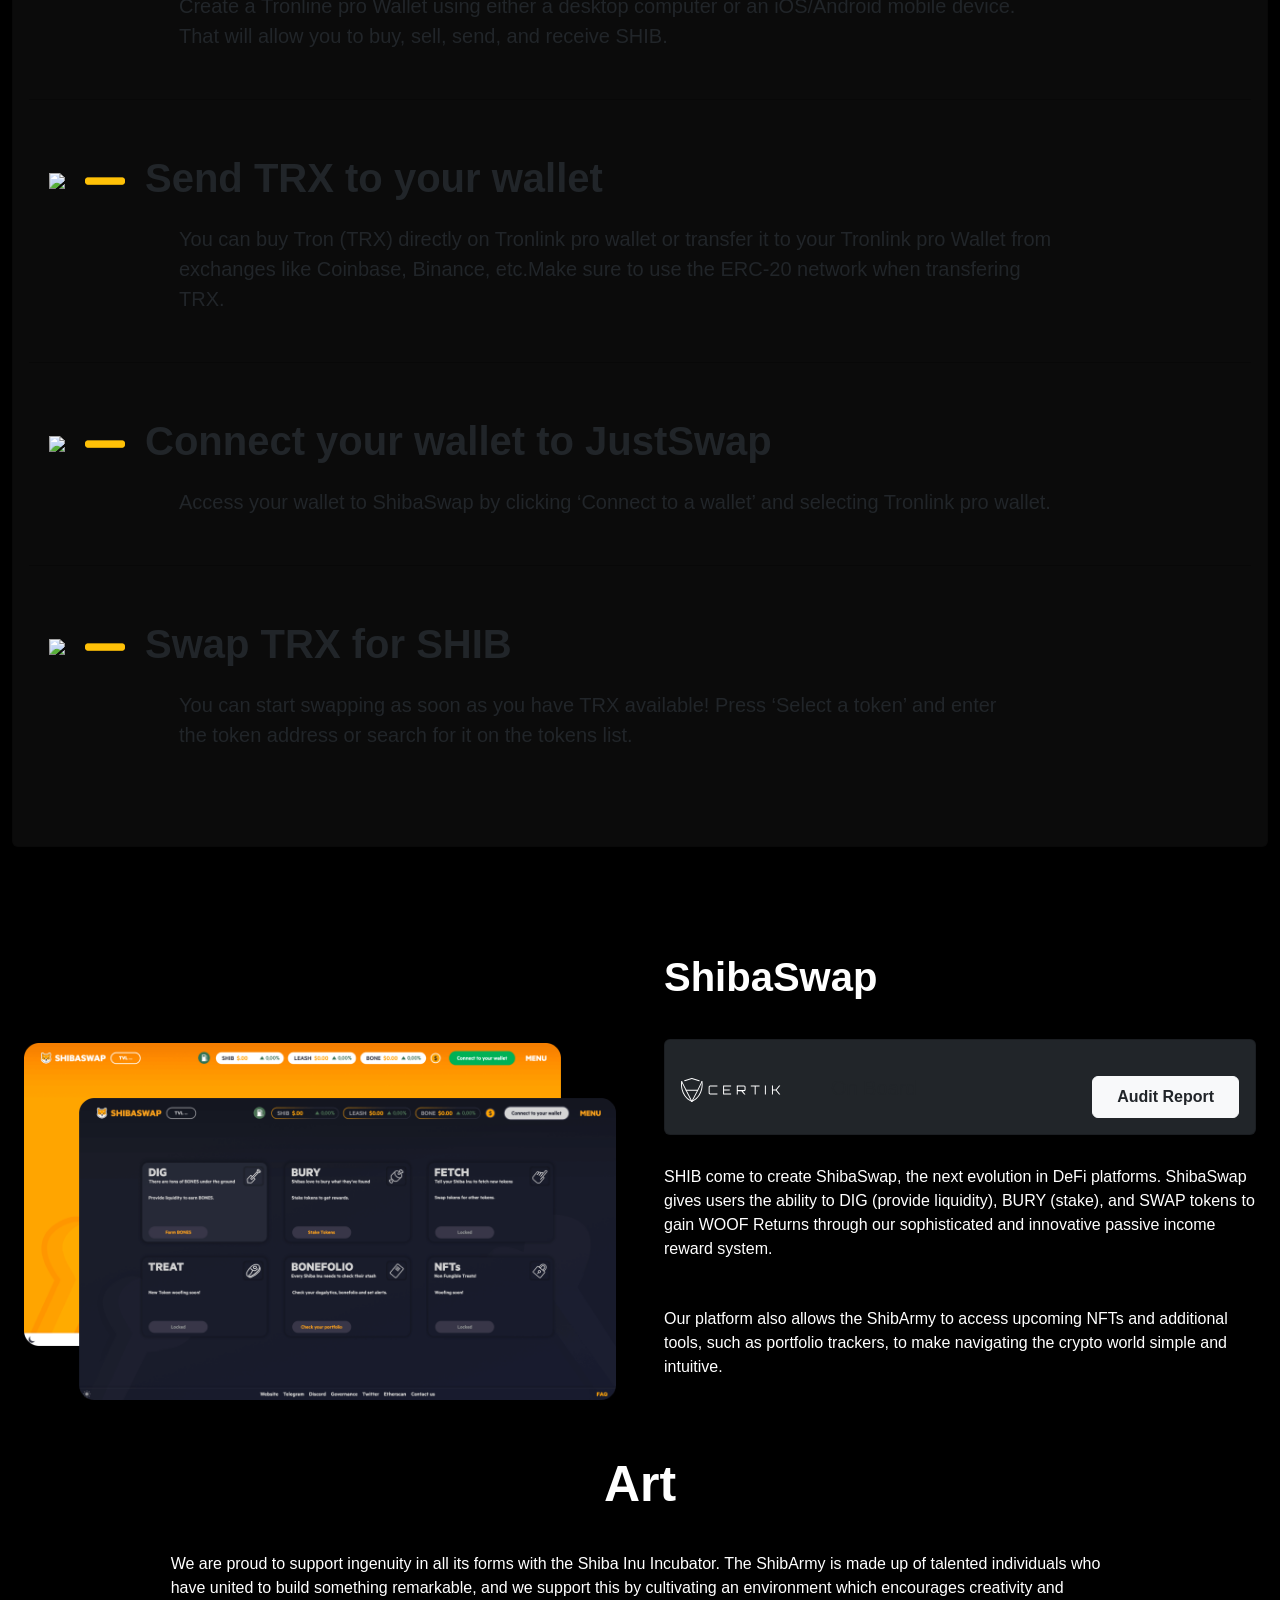
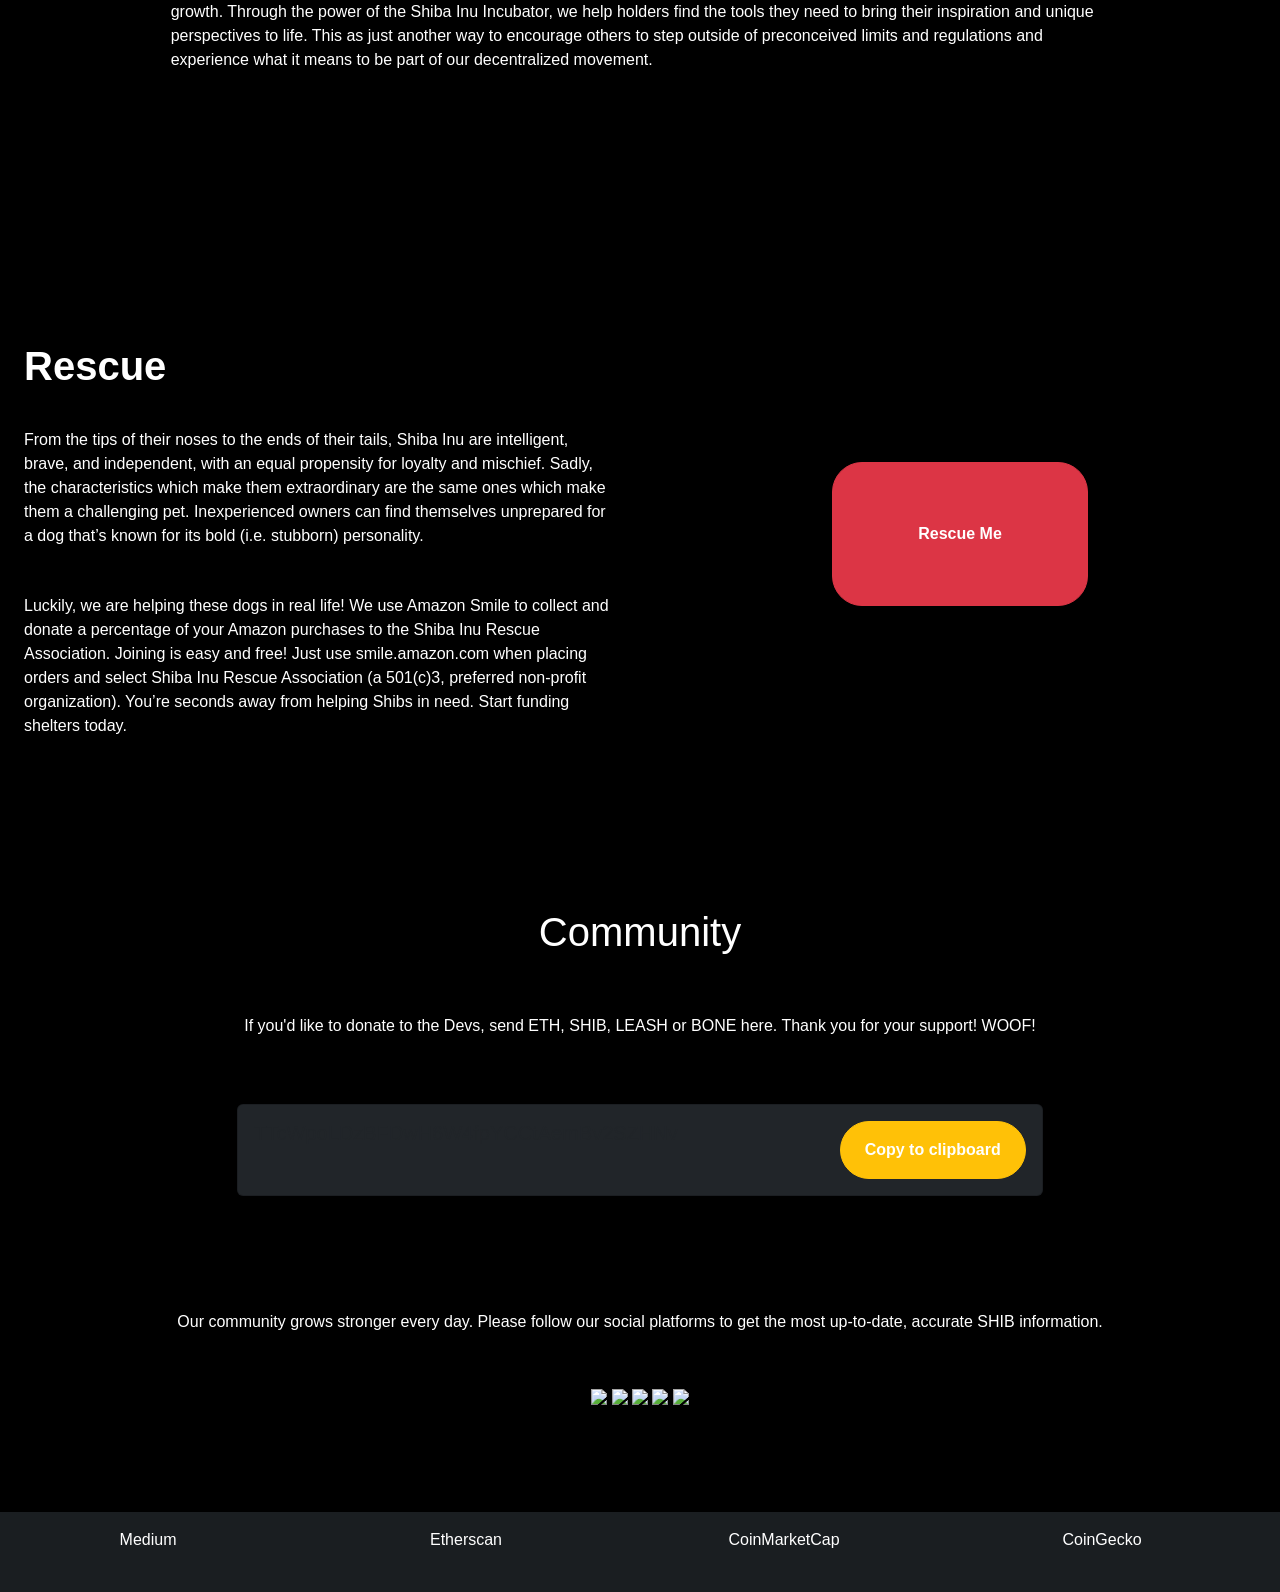
==== commit 284c54d3: "my" ====
--- a/index.html
+++ b/index.html
@@ -1,280 +1,291 @@
-<!doctype html>
-<html lang="en">
-    <head>
-        <!-- Required meta tags -->
-        <meta charset="utf-8">
-        <meta name="viewport" content="width=device-width, initial-scale=1">
-        <!-- Bootstrap CSS -->
-        <link href="https://cdn.jsdelivr.net/npm/bootstrap@5.0.2/dist/css/bootstrap.min.css" rel="stylesheet" integrity="sha384-EVSTQN3/azprG1Anm3QDgpJLIm9Nao0Yz1ztcQTwFspd3yD65VohhpuuCOmLASjC" crossorigin="anonymous">
-        <link rel="stylesheet" href="style.css">
-        <title>shibaInus.com</title>
-    </head> 
-    <body style="background-color: rgb(18, 16, 26); color: white;">
-        <!--Navbar start-->
-        <nav class="navbar navbar-expand-lg" style="background-color: rgb(18, 16, 26); padding-top: 90px;">
-            <div class="container-fluid">
-            <a class="navbar-brand text-white" href="index.html"><img src="images/shibalogo1.png" width="80px" style="padding-right: 20px;"><a style="text-decoration: none; color: white; padding-top: 5px; font-weight: bold; font-size: 25px;">SHIBA TOKEN</a></a>
-            <button class="navbar-toggler" type="button" data-bs-toggle="collapse" data-bs-target="#navbarSupportedContent" aria-controls="navbarSupportedContent" aria-expanded="false" aria-label="Toggle navigation">
-                <span class="toggler-icon top-bar"></span>
-                <span class="toggler-icon middle-bar"></span>
-                <span class="toggler-icon bottom-bar"></span>
-            </button>
-            <div class="collapse navbar-collapse" id="navbarSupportedContent">
-                <ul class="navbar-nav ms-auto mb-2 mb-lg-0">
-                <li class="nav-item">
-                    <a class="nav-link text-white" aria-current="page" href="#ecosystem" style="font-size: 20px; padding-right: 30px;">Ecosystem</a>
-                </li>
-                <li class="nav-item">
-                    <a class="nav-link text-white" href="#how to buy" style="font-size: 20px; padding-right: 30px;">Buy</a>
-                </li>
-                <li class="nav-item">
-                    <a class="nav-link text-white" href="#shibaswap" style="font-size: 20px; padding-right: 30px;">ShibaSwap</a>
-                </li>
-                <li class="nav-item dropdown" style="font-size: 20px; padding-right: 100px;">
-                    <a class="nav-link dropdown-toggle text-white" href="#" id="navbarDropdown" role="button"  data-bs-toggle="dropdown" aria-expanded="false">
-                    More
-                    </a>
-                    <ul class="dropdown-menu text-primary dropdown-menu-dark" aria-labelledby="navbarDropdown">
-                    <li><a class="dropdown-item" href="#art" style="font-size: 20px;">Art</a></li>
-                    <li><a class="dropdown-item" href="#rescue" style="font-size: 20px;">Rescue</a></li>
-                    <li><a class="dropdown-item" href="#community" style="font-size: 20px;">Community</a></li>
-                    </ul>
-                </li>
-                </ul>
-                <button class="btn btn-dark px-4 py-3 mx-auto d-block" style="border-radius: 30px; font-weight: bold;"><a href="#" target="_blank" style="text-decoration: none; font-weight: bold; padding-left: 10px; padding-right: 10px;" class="text-white"><img src="images/arrow.png" width="50px" style="padding-right: 20px;">Use ShibaSwap</a></button>
-            </div>
-            </div>
-        </nav>
-        <!--Navbar end-->
-        <!--Main start-->
-        <main class="mt-5">
-            <div class="container">
-                <!--homepage Start-->
-                <section>
-                    <div class="row">
-                        <div class="col-md-8 gx-5 mb-4" style="padding-top: 90px;">
-                            <div class="text text-start">
-                            <h1 style="font-weight: bold; padding-bottom: 60px; padding-top: 20px; font-size: 50px;">A Decentralized Meme Token that <br> Evolved into a Vibrant Ecosystem</h1>
-                            <p style="padding-bottom: 50px; font-size: 20px;">SHIB — ShibaSwap — Innovative Reward System — <br> The Shiba Incubator — And more. 585k+ Community Members and <br> Growing Fast!</p>
-                            <div class="row">
-                                <div class="col-md-4 gx-5 mb-4"><button class="btn btn-warning px-4 py-3" style="border-radius: 30px; font-weight: bold; padding-top: 50px;"><a href="#how to buy" target="_blank" style="text-decoration: none; font-weight: bold; padding-left: 10px; padding-right: 10px;" class="text-white">How to Buy</a></button></div>
-                                <div class="col-md-4 gx-5 mb-4"><button class="btn btn-warning px-4 py-3" style="border-radius: 30px; font-weight: bold; padding-right: 80px;"><a href="images/shiba woofpaper.pdf" target="_blank" style="text-decoration: none; font-weight: bold; padding-left: 10px; padding-right: 10px;" class="text-white">Read WoofPaper v2</a></button></div>
-                            </div>
-                            </div>
-                        </div>
-                        <div class="col-md-4 gx-5 mb-4">
-                        <div class="bg-image hover-overlay ripple shadow-2-strong rounded-5" data-mbd-ripple-color="light">
-                            <img src="images/shibaeyeblinkgif.gif" class="img-fluid" style="padding-top: 150px;">
-                            <a href="#!">
-                                <div class="mask" style="background-color: rgba(251, 251, 251, 0.15);"></div>
-                            </a>
-                        </div>
-                    </div>
-                    </div>
-                </section>
-                <!--homepage end-->
-                <!--ecostystem start-->
-                <section id="ecosystem" style="padding-top: 20px; padding-bottom: 30px;">
-                    <h1 style="font-weight: bold; padding-bottom: 60px; font-size: 50px;">Our Project & <br> Ecosystem</h1>
-                    <div class="row">
-                    <div class="col-md-6 gx-5 mb-4">
-                        <p style="padding-bottom: 50px;">From its inception, Shiba Inu has done things differently. <br> Starting with a supply of 1 quadrillion, our founder, <br> Ryoshi, locked 50% in Uniswap, then “burned” the other <br> half to Ethereum co-founder Vitalik Buterin for <br> safekeeping.</p>
-                        <p style="padding-bottom: 50px;">To help reverse the devastating spread of Covid-19 in <br> India, VB has since utilized SHIB in the largest crypto <br> donation in history, and then actually burned 40% of its <br> total supply to a dead wallet, ensuring our long-term <br> success and stability. In the words of Ryoshi, “Thank you <br> to the woofmeister for enabling true decentralization.<br> Now we truly begin.”</p>
-                    </div>
-                    <div class="col-lg-2 col-md-6 mb-4 mb-md-0"><button type="button" class="btn btn-dark" style="width: 10rem; height: 10rem;"><img src="images/unicorn.png" width="50px"><p style="padding-top: 20px;"><a href="https://etherscan.io/tx/0xabc68f7d712a1552468331c6ec29f5c112bb500ed5ffa660fe2b5af378921e37" style="text-decoration: none; color: white;">Liquidity Locked to Uniswap</a></p></button></div>
-                    <div class="col-lg-2 col-md-6 mb-4 mb-md-0"><button type="button" class="btn btn-dark" style="width: 10rem; height: 10rem;"><img src="images/wallet1.png" width="50px"><p style="padding-top: 20px;"><a href="https://etherscan.io/tx/0xb65bcbb85c1633b0ab4e4886c3cd8eeaeb63edbb39cacdb9223fdcf4454fd2c7" style="text-decoration: none; color: white;">India's Covid Relif Fund</a></p></button></div>
-                    <div class="col-lg-2 col-md-6 mb-4 mb-md-0"><button type="button" class="btn btn-dark" style="width: 10rem; height: 10rem;"><img src="images/wallet2.png" width="50px"><p style="padding-top: 20px;"><a href="https://etherscan.io/tx/0x125714bb4db48757007fff2671b37637bbfd6d47b3a4757ebbd0c5222984f905" style="text-decoration: none; color: white;">Vitalik Buterin Burn</a></p></button></div>
-                    </div>
-                </section>
-                <!--ecostystem end-->
-                <!--Card start-->
-                <section>
-                <div class="row">
-                    <div class="col-lg-4 col-md-12 mb-4"></div>
-                    <div class="col-lg-4 col-md-12 mb-4">
-                        <div class="card mb-3" style="background-color: rgb(18, 18, 18);">
-                        <img src="images/shib.png" style="width: fit-content; padding-top: 80px; padding-bottom: 80px;" class="card-img-top mx-auto d-block" alt="...">
-                        <div class="card-body" style="background-color: black;">
-                            <h5 class="card-title" style="font-weight: bold; padding-top: 10px; padding-bottom: 30px;">SHIB<button type="button" class="btn btn-secondary btn-sm float-end" style="background-color: rgb(40, 38, 38); padding-top: 5px; padding-bottom: 5px;"><img src="images/live.svg" width="35px" style="padding-right: 20px;">See Live Charts</button></h5>
-                            <p class="card-text" style="padding-bottom: 20px;">The Shiba Inu token is our foundational currency that allows investors to hold millions, billions, or even trillions, of it in their wallets.</p>
-                            <p style="padding-bottom: 20px;">Between its international recognition and its legitimate utility, SHIB is up thousands of times and is constantly expanding its reach. SHIB is the first to be listed and incentivized on ShibaSwap, our proprietary DEX.</p>
-                            <button class="btn btn-warning px-4 py-3" style="border-radius: 30px; font-weight: bold; padding-top: 50px; padding-bottom: 30px;"><a href="https://sunswap.com/#/home?tokenAddress=TTcWpoLDzBFDwH6W4fpYCCtAemBv2SZHNv&type=swap" target="_blank" style="text-decoration: none; font-weight: bold;" class="text-white">Buy SHIB</a></button>
-                        </div>
-                    </div> 
-                    <div class="col-lg-4 col-md-12 mb-4"></div>
-                </div>
-            </section>
-            <!--Card end-->
-            <!--buy start-->
-            <section id="how to buy">
-                <div class="row">
-                    <div class="col-md-6 gx-5 mb-4" style="padding-top: 90px;">
-                    <h1 style="font-weight: bold; padding-top: 10px; padding-bottom: 40px; font-size: 50px;">How to Buy</h1>
-                    <p style="padding-bottom: 30px; font-size: 18px;">SHIB is best purchased and sold through ShibaSwap, but can <br> also be found on Uniswap and an ever-growing list of CEXs. Please note <br> that, outside of ShibaSwap, exchanges which support one may not support <br> the other.</p>
-                    <p style="padding-bottom: 30px; font-size: 18px;">SHIB is a decentralized experiment and, as such, we always incentivize the <br> use of DEXs. If you choose to utilize a CEX instead, remember to research <br> it first to ensure it is both safe and secure.</p>
-                    <div class="row">
-                        <div class="col-lg-6 col-md-6 mb-4 mb-md-0"><button class="btn btn-warning px-4 py-3" style="border-radius: 30px; font-weight: bold; padding-top: 50px;"><a href="https://sunswap.com/#/home?tokenAddress=TTcWpoLDzBFDwH6W4fpYCCtAemBv2SZHNv&type=swap" target="_blank" style="text-decoration: none; font-weight: bold;" class="text-white">Buy SHIB</a></button></div>
-                    </div>
-                    </div>
-                    <div class="col-md-6 gx-5 mb-4" style="padding-top: 150px;">
-                        <div class="bg-image hover-overlay ripple shadow-2-strong rounded-5" data-mbd-ripple-color="light">
-                            <img src="images/VIDEO-2022-05-06-12-10-04.gif">
-                        </div>
-                    </div>
-                </div>
-            </section>
-            <!--buy end-->
-            <!--quick start start-->
-            <section>
-                <h1 style="font-weight: bold; padding-top: 30px; padding-bottom: 30px;">Quick Start Guide</h1>
-                <div class="card mb-3" style="background-color: rgb(11, 11, 11);">
-                <div class="card-body">
-                    <p class="card-text" style="font-weight: bold; font-size: 40px; padding-top: 50px;"><img src="images/1.png" width="100px" style="padding-right: 20px; padding-left: 20px;"><img src="images/line.png" width="60px" style="padding-right: 20px;">Create Tronlink pro wallet</p>
-                    <p class="card-text" style="padding-left: 150px; font-size: 20px;">Create a Tronline pro Wallet using either a desktop computer or an iOS/Android mobile device. <br> That will allow you to buy, sell, send, and receive SHIB.</p>
-                    <hr class="my-5" style="color: black;">
-                    <p class="card-text" style="font-weight: bold; font-size: 40px;"><img src="images/2.png" width="100px" style="padding-right: 20px; padding-left: 20px;"><img src="images/line.png" width="60px" style="padding-right: 20px;">Send TRX to your wallet</p>
-                    <p class="card-text" style="padding-left: 150px; font-size: 20px;">You can buy Tron (TRX) directly on Tronlink pro wallet or transfer it to your Tronlink pro Wallet from <br> exchanges like Coinbase, Binance, etc.Make sure to use the ERC-20 network when transfering <br> TRX.</p>
-                    <hr class="my-5" style="color: black;">
-                    <p class="card-text" style="font-weight: bold; font-size: 40px;"><img src="images/3.png" width="100px" style="padding-right: 20px; padding-left: 20px;"><img src="images/line.png" width="60px" style="padding-right: 20px;">Connect your wallet to JustSwap</p>
-                    <p class="card-text" style="padding-left: 150px; font-size: 20px;">Access your wallet to ShibaSwap by clicking ‘Connect to a wallet’ and selecting Tronlink pro wallet.</p>
-                    <hr class="my-5" style="color: black;">
-                    <p class="card-text" style="font-weight: bold; font-size: 40px;"><img src="images/4.png" width="100px" style="padding-right: 20px; padding-left: 20px;"><img src="images/line.png" width="60px" style="padding-right: 20px;">Swap TRX for SHIB</p>
-                    <p class="card-text" style="padding-left: 150px; font-size: 20px; padding-bottom: 80px;">You can start swapping as soon as you have TRX available! Press ‘Select a token’ and enter <br>  the token address or search for it on the tokens list.</p>
-                </div>
-                </div>
-            </section>
-            <!--quick start end-->
-            <!--shiba swap start-->
-            <section id="shibaswap">
-                <div class="row">
-                <div class="col-md-6 gx-5 mb-4">
-                    <div class="bg-image hover-overlay ripple shadow-2-strong rounded-5" data-mbd-ripple-color="light">
-                        <img src="images/shibaswap.png" class="img-fluid" style="padding-top: 180px;">
-                        <a href="#!">
-                            <div class="mask" style="background-color: rgba(251, 251, 251, 0.15);"></div>
-                        </a>
-                    </div>
-                </div>
-                <div class="col-md-6 gx-5 mb-4" style="padding-top: 90px;">       
-                    <div class="text text-start">
-                        <h1 style="font-weight: bold; padding-bottom: 30px;">ShibaSwap</h1>
-                        <div class="card w-100 bg-dark">
-                        <div class="card-body">
-                            <h5 class="card-title" style="padding-top: 20px;"><img src="images/certik-logo.svg" width="150px" style="padding-right: 50px;">On Board<button class="btn btn-light px-4 py-2 float-end"><a href="https://www.certik.com/projects/shib" target="_blank" style="text-decoration: none; font-weight: bold;" class="text-dark">Audit Report</a></button></h5>
-                        </div>
-                        </div>
-                        <p style="padding-top: 30px;">SHIB come to create ShibaSwap, the next evolution in DeFi platforms. ShibaSwap gives users the ability to DIG (provide liquidity), BURY (stake), and SWAP tokens to gain WOOF Returns through our sophisticated and innovative passive income reward system.</p>
-                        <p style="padding-top: 30px;">Our platform also allows the ShibArmy to access upcoming NFTs and additional tools, such as portfolio trackers, to make navigating the crypto world simple and intuitive.</p>
-                    </div>
-                </div>
-            </div>
-            </section>
-            <!--shiba swap end-->
-            <!--Art start-->
-            <section id="art">
-                <div class="row">
-                <div class="col-md-1"></div>
-                <div class="col-md-10 gx-5 mb-4">
-                    <h1 style="text-align: center; font-weight: bold; font-size: 50px; padding-top: 30px; padding-bottom: 30px;">Art</h1>
-                    <p style="padding-left: 40px; padding-right: 40px; padding-bottom: 50px;">We are proud to support ingenuity in all its forms with the Shiba Inu Incubator. The ShibArmy is made up of talented individuals who have united to build something remarkable, and we support this by cultivating an environment which encourages creativity and growth. Through the power of the Shiba Inu Incubator, we help holders find the tools they need to bring their inspiration and unique perspectives to life. This as just another way to encourage others to step outside of preconceived limits and regulations and experience what it means to be part of our decentralized movement.</p>
-                    <div id="carouselExampleControls" class="carousel slide" data-bs-ride="carousel" style="padding-bottom: 50px;">
-                    <div class="carousel-inner">
-                        <div class="carousel-item active">
-                        <img src="images/1.png" width="350px" class="mx-auto d-block w-10" alt="...">
-                        </div>
-                        <div class="carousel-item">
-                        <img src="images/2.png" width="350px" class="mx-auto d-block w-10" alt="...">
-                        </div>
-                        <div class="carousel-item">
-                        <img src="images/3.png" width="350px" class="mx-auto d-block w-10" alt="...">
-                        </div>
-                    </div>
-                    <button class="carousel-control-prev" type="button" data-bs-target="#carouselExampleControls" data-bs-slide="prev">
-                        <span class="carousel-control-prev-icon" aria-hidden="true"></span>
-                        <span class="visually-hidden">Previous</span>
-                    </button>
-                    <button class="carousel-control-next" type="button" data-bs-target="#carouselExampleControls" data-bs-slide="next">
-                        <span class="carousel-control-next-icon" aria-hidden="true"></span>
-                        <span class="visually-hidden">Next</span>
-                    </button>
-                    </div>  
-                </div>
-                <div class="col-md-1"></div>
-                </div>
-            </section>
-            <!--Art end-->
-            <!--rescue start-->
-            <section id="rescue">
-                <div class="row" style="padding-top: 100px; padding-bottom: 50px;">
-                <div class="col-md-6 gx-5 mb-4">
-                    <h1 style="font-weight: bold; padding-top: 30px; padding-bottom: 30px;">Rescue</h1>
-                    <p style="padding-bottom: 30px;">From the tips of their noses to the ends of their tails, Shiba Inu are intelligent, brave, and independent, with an equal propensity for loyalty and mischief. Sadly, the characteristics which make them extraordinary are the same ones which make them a challenging pet. Inexperienced owners can find themselves unprepared for a dog that’s known for its bold (i.e. stubborn) personality.</p>
-                    <p style="padding-bottom: 30px;">Luckily, we are helping these dogs in real life! We use Amazon Smile to collect and donate a percentage of your Amazon purchases to the Shiba Inu Rescue Association. Joining is easy and free! Just use smile.amazon.com when placing orders and select Shiba Inu Rescue Association (a 501(c)3, preferred non-profit organization). You’re seconds away from helping Shibs in need. Start funding shelters today.</p>
-                </div>
-                <div class="col-md-6 gx-5 mb-4" style="padding-top: 150px;">
-                    <button class="btn btn-danger px-4 py-2 mx-auto d-block" style="border-radius: 30px; font-weight: bold; padding-top: 500px; width: 16rem; height: 9rem;"><a href="https://smile.amazon.com/charity?orig=%2F" target="_blank" style="text-decoration: none; font-weight: bold;" class="text-white">Rescue Me</a></button>
-                </div>
-                </div>
-            </section>
-            <!--rescue end-->
-            <!--community start-->
-            <section id="community" style="padding-top: 40px; padding-bottom: 40px;">
-                <div class="row">
-                    <div class="col-md-2 gx-5 mb-4"></div>
-                    <div class="col-md-8 gx-5 mb-4">
-                        <h1 style="text-align: center; padding-top: 10px; padding-bottom: 50px;">Community</h1>
-                        <p style="padding-bottom: 50px; text-align: center;">If you'd like to donate to the Devs, send ETH, SHIB, LEASH or BONE here. Thank you for your support! WOOF!</p>  
-                        <div class="card w-100 bg-dark">
-                            <div class="card-body">
-                                <h5 class="card-title" style="padding-top: 20px;">Address<button class="btn btn-warning px-4 py-3 float-end" style="border-radius: 30px; font-weight: bold;"><a href="#" target="_blank" style="text-decoration: none; font-weight: bold;" class="text-white">Copy to clipboard</a></button></h5>
-                            </div>
-                        </div> 
-                    </div>
-                    <div class="col-md-2 gx-5 mb-4"></div>
-                </div>
-            </section>
-            <!--community end-->
-            <!--socialmedia start-->
-            <section style="padding-top: 30px; padding-bottom: 80px;">
-                <p style="text-align: center; padding-top: 20px; padding-bottom: 10px;">Our community grows stronger every day. Please follow our social platforms to get the most up-to-date, accurate SHIB information.</p>
-                <p style="text-align: center; padding-top: 10px; padding-bottom: 10px;">Using the links below, you can join our various groups alongside the 1M+ other members of the ShibArmy.</p>
-                <p style="text-align: center; padding-top: 10px; padding-bottom: 10px;"><a href="#" style="color: white;">click here to search for your preferred country!</a></p>
-                <div class="text-center py-4 align-items-center">
-                <div class="row">
-                    <div class="col-md-2 gx-5 mb-4" style="align-items: center;"><a href="#" target="_blank" style="padding-right: 40px;"><img src="images/facebook2.png" width="50px"></a></div>
-                    <div class="col-md-2 gx-5 mb-4"><a href="#" target="_blank" style="padding-right: 40px;"><img src="images/instagram2.png" width="50px"></a></div>
-                    <div class="col-md-2 gx-5 mb-4"><a href="#" target="_blank" style="padding-right: 40px;"><img src="images/twitter3.png" width="50px"></a></div>
-                    <div class="col-md-2 gx-5 mb-4"><a href="#" target="_blank" style="padding-right: 40px;"><img src="images/youtube3.png" width="50px"></a></div>
-                    <div class="col-md-2 gx-5 mb-4"><a href="#" target="_blank" style="padding-right: 40px;"><img src="images/linkdin2.png" width="50px"></a></div>
-                    <div class="col-md-2 gx-5 mb-4"><a href="#" target="_blank" style="padding-right: 40px;"><img src="images/telegram2.png" width="50px"></a></div>
-                </div>
-                </div>
-            </section>
-            <!--socialmedia end-->
-            </div>
-        </main> 
-        <!--Main end-->
-        <!--footer start-->
-        <footer class="bg-dark text-center text-lg-start">
-            <!-- Copyright -->
-            <div class="text-center p-3" style="background-color: rgba(0, 0, 0, 0.2);">
-            <div class="row">
-                <div class="col-md-3 gx-5 mb-4"><a class="text-white" href="#" style="padding-right: 30px; text-decoration: none;">Medium</a></div>
-                <div class="col-md-3 gx-5 mb-4"><a class="text-white" href="#" style="padding-right: 30px; text-decoration: none;">Etherscan</a></div>
-                <div class="col-md-3 gx-5 mb-4"><a class="text-white" href="#" style="padding-right: 30px; text-decoration: none;">CoinMarketCap</a></div>
-                <div class="col-md-3 gx-5 mb-4"><a class="text-white" href="#" style="padding-right: 30px; text-decoration: none;">CoinGecko</a></div>
-            </div> 
-            </div>
-            <!-- Copyright -->
-        </footer>
-        <!--footer end-->       
-    </body>
-    <!-- Optional JavaScript; choose one of the two! -->
-    <!-- Option 1: Bootstrap Bundle with Popper -->
-    <script src="https://cdn.jsdelivr.net/npm/bootstrap@5.0.2/dist/js/bootstrap.bundle.min.js" integrity="sha384-MrcW6ZMFYlzcLA8Nl+NtUVF0sA7MsXsP1UyJoMp4YLEuNSfAP+JcXn/tWtIaxVXM" crossorigin="anonymous"></script>
-    <!-- Option 2: Separate Popper and Bootstrap JS -->
-    <!--
-    <script src="https://cdn.jsdelivr.net/npm/@popperjs/core@2.9.2/dist/umd/popper.min.js" integrity="sha384-IQsoLXl5PILFhosVNubq5LC7Qb9DXgDA9i+tQ8Zj3iwWAwPtgFTxbJ8NT4GN1R8p" crossorigin="anonymous"></script>
-    <script src="https://cdn.jsdelivr.net/npm/bootstrap@5.0.2/dist/js/bootstrap.min.js" integrity="sha384-cVKIPhGWiC2Al4u+LWgxfKTRIcfu0JTxR+EQDz/bgldoEyl4H0zUF0QKbrJ0EcQF" crossorigin="anonymous"></script>
-    -->
-</html>    +<!doctype html>
+<html lang="en">
+  <head>
+    <!-- Required meta tags -->
+    <meta charset="utf-8">
+    <meta name="viewport" content="width=device-width, initial-scale=1">
+
+    <!-- Bootstrap CSS -->
+    <link href="https://cdn.jsdelivr.net/npm/bootstrap@5.1.3/dist/css/bootstrap.min.css" rel="stylesheet" integrity="sha384-1BmE4kWBq78iYhFldvKuhfTAU6auU8tT94WrHftjDbrCEXSU1oBoqyl2QvZ6jIW3" crossorigin="anonymous">
+     
+    <!--Annimation links-->
+    <link rel="stylesheet" href="https://cdnjs.cloudflare.com/ajax/libs/animate.css/4.1.1/animate.min.css"/>
+    <link rel="stylesheet" href="https://cdnjs.cloudflare.com/ajax/libs/animate.css/3.5.2/animate.min.css">
+    <script src="https://cdnjs.cloudflare.com/ajax/libs/wow/1.1.2/wow.min.js"></script>
+
+    <!--stylesheet included-->
+    <link rel="stylesheet" href="style.css">
+
+    <!--Title of website-->
+    <title>ShibaInu.com</title>
+  </head>
+  <body style="background-color: black; color: white;">
+    <!--Navbar Start-->
+    <nav class="navbar navbar-expand-lg" style="background-color: black; padding-top: 50px;">
+        <div class="container-fluid">
+        <a class="navbar-brand text-white" href="index.html"><img src="images/shibalogo1.png" width="60px"><a style="text-decoration: none; color: white; padding-top: 5px; font-weight: bold; font-size: 25px;">SHIBA TOKEN</a></a>
+        <button class="navbar-toggler" type="button" data-bs-toggle="collapse" data-bs-target="#navbarSupportedContent" aria-controls="navbarSupportedContent" aria-expanded="false" aria-label="Toggle navigation">
+            <span class="toggler-icon top-bar"></span>
+            <span class="toggler-icon middle-bar"></span>
+            <span class="toggler-icon bottom-bar"></span>
+        </button>
+        <div class="collapse navbar-collapse" id="navbarSupportedContent">
+            <ul class="navbar-nav ms-auto d-flex mb-2 mb-lg-0">
+            <li class="nav-item">
+                <a class="nav-link text-white" aria-current="page" href="#ecosystem" style="font-size: 20px; padding-right: 30px;">Ecosystem</a>
+            </li>
+            <li class="nav-item">
+                <a class="nav-link text-white" href="#how to buy" style="font-size: 20px; padding-right: 30px;">Buy</a>
+            </li>
+            <li class="nav-item">
+                <a class="nav-link text-white" href="#shibaswap" style="font-size: 20px; padding-right: 30px;">ShibaSwap</a>
+            </li>
+            <li class="nav-item dropdown" style="font-size: 20px; padding-right: 100px;">
+                <a class="nav-link dropdown-toggle text-white" href="#" id="navbarDropdown" role="button"  data-bs-toggle="dropdown" aria-expanded="false">
+                More
+                </a>
+                <ul class="dropdown-menu text-primary dropdown-menu-dark" aria-labelledby="navbarDropdown">
+                <li><a class="dropdown-item" href="#art" style="font-size: 20px;">Art</a></li>
+                <li><a class="dropdown-item" href="#rescue" style="font-size: 20px;">Rescue</a></li>
+                <li><a class="dropdown-item" href="#community" style="font-size: 20px;">Community</a></li>
+                </ul>
+            </li>
+            </ul>
+            <button class="btn btn-dark px-3 py-2 mx-auto d-block" style="border-radius: 30px; font-weight: bold; border-color: orangered;"><a href="https://sunswap.com/#/home?tokenAddress=TTcWpoLDzBFDwH6W4fpYCCtAemBv2SZHNv&type=swap" target="_blank" style="text-decoration: none; font-weight: bold; padding-left: 10px; padding-right: 10px;" class="text-white"><img src="images/arrow.png" width="50px" style="padding-right: 20px;">Use ShibaSwap</a></button>
+        </div>
+        </div>
+    </nav>
+    <!--Navbar end-->
+    <!--main start-->
+    <main class="mt-5">
+        <div class="container-fluid">
+            <!--heading start-->
+            <section>
+                <div class="row">
+                    <div class="col-md-9 gx-5 mb-4" style="padding-top: 90px;">
+                        <h1 style="font-size: 50px; font-weight: bold;">A Decentralized Meme Token that Evolved into a Vibrant Ecosystem</h1>
+                    </div>
+                    <div class="col-md-3 gx-5 mb-4" style="padding-top: 90px;"></div>
+                </div>
+            </section>
+            <!--heading end-->
+            <!--homepage start-->
+            <section>
+                <div class="row">
+                    <div class="col-md-6 gx-5 mb-4" style="padding-top: 20px;">
+                        <div class="text text-start">
+                        <p style="padding-bottom: 50px; font-size: 20px;">SHIB — ShibaSwap — Innovative Reward System — The Shiba Incubator — And more. 585k+ Community Members and Growing Fast!</p>
+                        <button class="btn px-4 py-3" style="border-radius: 30px; font-weight: bold; padding-top: 50px; background-color: orangered;"><a href="#how to buy" target="_blank" style="text-decoration: none; font-weight: bold;" class="text-white">How to Buy</a></button>
+                        <button class="btn px-4 py-3" style="border-radius: 30px; font-weight: bold; padding-right: 80px; background-color: transparent; border-color: orangered;"><a href="images/shiba woofpaper.pdf" target="_blank" style="text-decoration: none; font-weight: bold;" class="text-white">Read WoofPaper v2</a></button>
+                        </div>
+                    </div>
+                    <div class="col-md-6 gx-5 mb-4">
+                    <div class="bg-image hover-overlay ripple shadow-2-strong rounded-5" data-mbd-ripple-color="light">
+                        <img src="images/eyeblinkfinal.gif" class="img-fluid" style="width: 1024px;">
+                        <a href="#!">
+                            <div class="mask" style="background-color: rgba(251, 251, 251, 0.15);"></div>
+                        </a>
+                    </div>
+                </div>
+            </section>
+            <!--homepage end-->
+            <!--ecostystem start-->
+            <section id="ecosystem">
+                <h1 style="font-weight: bold; padding-bottom: 20px; font-size: 50px;">Our Project & <br> Ecosystem</h1>
+                <div class="row">
+                <div class="col-md-5 gx-5 mb-4">
+                    <p style="font-size: 20px;">From its inception, Shiba Inu has done things differently.Starting with a supply of 1 quadrillion, our founder, Ryoshi, locked 50% in Uniswap, then “burned” the other half to Ethereum co-founder Vitalik Buterin for safekeeping.</p>
+                    <p style="font-size: 20px;">To help reverse the devastating spread of Covid-19 in India, VB has since utilized SHIB in the largest crypto donation in history, and then actually burned 40% of its total supply to a dead wallet, ensuring our long-term success and stability. In the words of Ryoshi, “Thank you to the woofmeister for enabling true decentralization.Now we truly begin.”</p>
+                </div>
+                <div class="col-md-1"></div>
+                <div class="col-lg-2 col-md-12 col-sm-12 mb-4 mb-md-0 mx-auto d-block">
+                    <a href="https://etherscan.io/tx/0xabc68f7d712a1552468331c6ec29f5c112bb500ed5ffa660fe2b5af378921e37" target="_blank" class="btn btn-dark btn-lg active" role="button" aria-pressed="true" style="width: 11rem;"><img src="images/unicorn.png" width="60px" style="padding-top: 15px; padding-bottom: 15px;"><p style="padding-top: 10px; font-size: 15px;">Liquidity Locked <br> to Uniswap</p></a>
+                </div>
+                <div class="col-lg-2 col-md-12 col-sm-12 mb-4 mb-md-0 mx-auto d-block">
+                    <a href="https://etherscan.io/tx/0xb65bcbb85c1633b0ab4e4886c3cd8eeaeb63edbb39cacdb9223fdcf4454fd2c7" target="_blank" class="btn btn-dark btn-lg active" role="button" aria-pressed="true" style="width: 11rem;"><img src="images/wallet1.png" width="60px" style="padding-top: 15px; padding-bottom: 15px;"><p style="padding-top: 10px; font-size: 15px;">India's Covid <br> Relief Fund</p></a>
+                </div>
+                <div class="col-lg-2 col-md-12 col-sm-12 mb-4 mb-md-0 mx-auto d-block">
+                    <a href="https://etherscan.io/tx/0x125714bb4db48757007fff2671b37637bbfd6d47b3a4757ebbd0c5222984f905" target="_blank" class="btn btn-dark btn-lg active" role="button" aria-pressed="true" style="width: 11rem;"><img src="images/wallet2.png" width="60px" style="padding-top: 15px; padding-bottom: 15px;"><p style="padding-top: 10px; font-size: 15px;">Vitalik Buterin <br> Burn</p></a>
+                </div>
+                </div>
+            </section>
+            <!--ecostystem end-->
+            <!--Card start-->
+            <section>
+                <div class="row">
+                    <div class="col-lg-3 col-md-12 mb-4"></div>
+                    <div class="col-lg-6 col-md-12 mb-4">
+                        <div class="card mb-3" style="background-color: rgb(18, 18, 18);">
+                        <img src="images/shib.png" style="width: fit-content; padding-top: 80px; padding-bottom: 80px;" class="card-img-top mx-auto d-block" alt="...">
+                        <div class="card-body" style="background-color: black;">
+                            <h5 class="card-title" style="font-weight: bold; padding-top: 10px; padding-bottom: 30px;">SHIB<button type="button" class="btn btn-secondary btn-sm float-end" style="background-color: rgb(40, 38, 38); padding-top: 5px; padding-bottom: 5px;"><img src="images/live.svg" width="35px" style="padding-right: 20px;">See Live Charts</button></h5>
+                            <p class="card-text" style="padding-bottom: 20px;">The Shiba Inu token is our foundational currency that allows investors to hold millions, billions, or even trillions, of it in their wallets.</p>
+                            <p style="padding-bottom: 20px;">Between its international recognition and its legitimate utility, SHIB is up thousands of times and is constantly expanding its reach. SHIB is the first to be listed and incentivized on ShibaSwap, our proprietary DEX.</p>
+                            <button class="btn btn-warning px-4 py-3" style="border-radius: 30px; font-weight: bold; padding-top: 50px; padding-bottom: 30px;"><a href="https://sunswap.com/#/home?tokenAddress=TTcWpoLDzBFDwH6W4fpYCCtAemBv2SZHNv&type=swap" target="_blank" style="text-decoration: none; font-weight: bold;" class="text-white">Buy SHIB</a></button>
+                        </div>
+                    </div> 
+                    <div class="col-lg-3 col-md-12 mb-4"></div>
+                </div>
+            </section>
+            <!--Card end-->
+            <!--buy start-->
+            <section id="how to buy">
+                <div class="row">
+                    <div class="col-md-6 gx-5 mb-4" style="padding-top: 90px;">
+                        <h1 style="font-weight: bold; padding-top: 10px; padding-bottom: 40px; font-size: 50px;">How to Buy</h1>
+                        <p style="padding-bottom: 30px; font-size: 18px;">SHIB is best purchased and sold through ShibaSwap, but can <br> also be found on Uniswap and an ever-growing list of CEXs. Please note <br> that, outside of ShibaSwap, exchanges which support one may not support <br> the other.</p>
+                        <p style="padding-bottom: 30px; font-size: 18px;">SHIB is a decentralized experiment and, as such, we always incentivize the <br> use of DEXs. If you choose to utilize a CEX instead, remember to research <br> it first to ensure it is both safe and secure.</p>
+                        <button class="btn px-4 py-3 mx-auto d-block" style="border-radius: 30px; font-weight: bold; padding-top: 50px; background-color: orangered;"><a href="https://sunswap.com/#/home?tokenAddress=TTcWpoLDzBFDwH6W4fpYCCtAemBv2SZHNv&type=swap" target="_blank" style="text-decoration: none; font-weight: bold;" class="text-white">Buy SHIB</a></button>
+                    </div>
+                    <div class="col-md-6 gx-5 mb-4" style="padding-top: 150px;">
+                        <div class="bg-image hover-overlay ripple shadow-2-strong rounded-5" data-mbd-ripple-color="light">
+                            <video src="images/coinrotationfinal.mp4" loop autoplay muted></video>
+                        </div>
+                    </div>
+                </div>
+            </section>
+            <!--buy end-->
+            <!--quick start start-->
+            <section>
+                <h1 style="font-weight: bold; padding-top: 30px; padding-bottom: 30px;">Quick Start Guide</h1>
+                <div class="card mb-3" style="background-color: rgb(11, 11, 11);">
+                <div class="card-body">
+                    <p class="card-text" style="font-weight: bold; font-size: 40px; padding-top: 50px;"><img src="images/blue1.png" width="100px" style="padding-right: 20px; padding-left: 20px;"><img src="images/line.png" width="60px" style="padding-right: 20px;">Create Tronlink pro wallet</p>
+                    <p class="card-text" style="padding-left: 150px; font-size: 20px;">Create a Tronline pro Wallet using either a desktop computer or an iOS/Android mobile device. <br> That will allow you to buy, sell, send, and receive SHIB.</p>
+                    <hr class="my-5" style="color: black;">
+                    <p class="card-text" style="font-weight: bold; font-size: 40px;"><img src="images/blue2.png" width="100px" style="padding-right: 20px; padding-left: 20px;"><img src="images/line.png" width="60px" style="padding-right: 20px;">Send TRX to your wallet</p>
+                    <p class="card-text" style="padding-left: 150px; font-size: 20px;">You can buy Tron (TRX) directly on Tronlink pro wallet or transfer it to your Tronlink pro Wallet from <br> exchanges like Coinbase, Binance, etc.Make sure to use the ERC-20 network when transfering <br> TRX.</p>
+                    <hr class="my-5" style="color: black;">
+                    <p class="card-text" style="font-weight: bold; font-size: 40px;"><img src="images/blue3.png" width="100px" style="padding-right: 20px; padding-left: 20px;"><img src="images/line.png" width="60px" style="padding-right: 20px;">Connect your wallet to JustSwap</p>
+                    <p class="card-text" style="padding-left: 150px; font-size: 20px;">Access your wallet to ShibaSwap by clicking ‘Connect to a wallet’ and selecting Tronlink pro wallet.</p>
+                    <hr class="my-5" style="color: black;">
+                    <p class="card-text" style="font-weight: bold; font-size: 40px;"><img src="images/blue4.png" width="100px" style="padding-right: 20px; padding-left: 20px;"><img src="images/line.png" width="60px" style="padding-right: 20px;">Swap TRX for SHIB</p>
+                    <p class="card-text" style="padding-left: 150px; font-size: 20px; padding-bottom: 80px;">You can start swapping as soon as you have TRX available! Press ‘Select a token’ and enter <br>  the token address or search for it on the tokens list.</p>
+                </div>
+                </div>
+            </section>
+            <!--quick start end-->
+            <!--shiba swap start-->
+            <section id="shibaswap">
+                <div class="row">
+                <div class="col-md-6 gx-5 mb-4">
+                    <div class="bg-image hover-overlay ripple shadow-2-strong rounded-5" data-mbd-ripple-color="light">
+                        <img src="images/shibaswap.png" class="img-fluid" style="padding-top: 180px;">
+                        <a href="#!">
+                            <div class="mask" style="background-color: rgba(251, 251, 251, 0.15);"></div>
+                        </a>
+                    </div>
+                </div>
+                <div class="col-md-6 gx-5 mb-4" style="padding-top: 90px;">       
+                    <div class="text text-start">
+                        <h1 style="font-weight: bold; padding-bottom: 30px;">ShibaSwap</h1>
+                        <div class="card w-100 bg-dark">
+                        <div class="card-body">
+                            <h5 class="card-title" style="padding-top: 20px;"><img src="images/certik-logo.svg" width="150px" style="padding-right: 50px;">On Board<button class="btn btn-light px-4 py-2 float-end"><a href="https://www.certik.com/projects/shib" target="_blank" style="text-decoration: none; font-weight: bold;" class="text-dark">Audit Report</a></button></h5>
+                        </div>
+                        </div>
+                        <p style="padding-top: 30px;">SHIB come to create ShibaSwap, the next evolution in DeFi platforms. ShibaSwap gives users the ability to DIG (provide liquidity), BURY (stake), and SWAP tokens to gain WOOF Returns through our sophisticated and innovative passive income reward system.</p>
+                        <p style="padding-top: 30px;">Our platform also allows the ShibArmy to access upcoming NFTs and additional tools, such as portfolio trackers, to make navigating the crypto world simple and intuitive.</p>
+                    </div>
+                </div>
+            </div>
+            </section>
+            <!--shiba swap end-->
+            <!--Art start-->
+            <section id="art">
+                <div class="row">
+                <div class="col-md-1"></div>
+                <div class="col-md-10 gx-5 mb-4">
+                    <h1 style="text-align: center; font-weight: bold; font-size: 50px; padding-top: 30px; padding-bottom: 30px;">Art</h1>
+                    <p style="padding-left: 40px; padding-right: 40px; padding-bottom: 50px;">We are proud to support ingenuity in all its forms with the Shiba Inu Incubator. The ShibArmy is made up of talented individuals who have united to build something remarkable, and we support this by cultivating an environment which encourages creativity and growth. Through the power of the Shiba Inu Incubator, we help holders find the tools they need to bring their inspiration and unique perspectives to life. This as just another way to encourage others to step outside of preconceived limits and regulations and experience what it means to be part of our decentralized movement.</p>
+                    <div id="carouselExampleControls" class="carousel slide" data-bs-ride="carousel" style="padding-bottom: 50px;">
+                </div>
+                <div class="col-md-1"></div>
+                </div>
+            </section>
+            <!--Art end-->
+            <!--rescue start-->
+            <section id="rescue">
+                <div class="row" style="padding-top: 100px; padding-bottom: 50px;">
+                <div class="col-md-6 gx-5 mb-4">
+                    <h1 style="font-weight: bold; padding-top: 30px; padding-bottom: 30px;">Rescue</h1>
+                    <p style="padding-bottom: 30px;">From the tips of their noses to the ends of their tails, Shiba Inu are intelligent, brave, and independent, with an equal propensity for loyalty and mischief. Sadly, the characteristics which make them extraordinary are the same ones which make them a challenging pet. Inexperienced owners can find themselves unprepared for a dog that’s known for its bold (i.e. stubborn) personality.</p>
+                    <p style="padding-bottom: 30px;">Luckily, we are helping these dogs in real life! We use Amazon Smile to collect and donate a percentage of your Amazon purchases to the Shiba Inu Rescue Association. Joining is easy and free! Just use smile.amazon.com when placing orders and select Shiba Inu Rescue Association (a 501(c)3, preferred non-profit organization). You’re seconds away from helping Shibs in need. Start funding shelters today.</p>
+                </div>
+                <div class="col-md-6 gx-5 mb-4" style="padding-top: 150px;">
+                    <button class="btn btn-danger px-4 py-2 mx-auto d-block" style="border-radius: 30px; font-weight: bold; padding-top: 500px; width: 16rem; height: 9rem;"><a href="https://smile.amazon.com/charity?orig=%2F" target="_blank" style="text-decoration: none; font-weight: bold;" class="text-white">Rescue Me</a></button>
+                </div>
+                </div>
+            </section>
+            <!--rescue end-->
+            <!--community start-->
+            <section id="community" style="padding-top: 40px; padding-bottom: 40px;">
+                <div class="row">
+                    <div class="col-md-2 gx-5 mb-4"></div>
+                    <div class="col-md-8 gx-5 mb-4">
+                        <h1 style="text-align: center; padding-top: 10px; padding-bottom: 50px;">Community</h1>
+                        <p style="padding-bottom: 50px; text-align: center;">If you'd like to donate to the Devs, send ETH, SHIB, LEASH or BONE here. Thank you for your support! WOOF!</p>  
+                        <div class="card w-100 bg-dark">
+                            <div class="card-body">
+                                <h5 class="card-title">TTcWpoLDzBFDwH6W4fpYCCtAemBv2SZHNv<button class="btn btn-warning px-4 py-3 float-end" style="border-radius: 30px; font-weight: bold;"><a href="#" target="_blank" style="text-decoration: none; font-weight: bold;" class="text-white">Copy to clipboard</a></button></h5>
+                            </div>
+                        </div> 
+                    </div>
+                    <div class="col-md-2 gx-5 mb-4"></div>
+                </div>
+            </section>
+            <!--community end-->
+            <!--socialmedia start-->
+            <section style="padding-top: 30px; padding-bottom: 80px;">
+                <p style="text-align: center; padding-top: 20px; padding-bottom: 10px;">Our community grows stronger every day. Please follow our social platforms to get the most up-to-date, accurate SHIB information.</p>
+                <div class="text-center py-4 align-items-center">
+                    <a href="#" target="_blank"><img src="images/facebook2.png" width="50px"></a>
+                    <a href="#" target="_blank"><img src="images/instagram2.png" width="50px"></a>
+                    <a href="#" target="_blank"><img src="images/twitter3.png" width="50px"></a>
+                    <a href="#" target="_blank"><img src="images/youtube3.png" width="50px"></a>
+                    <a href="#" target="_blank"><img src="images/telegram2.png" width="50px"></a>
+                </div>
+                </div>
+            </section>
+            <!--socialmedia end-->
+        </div>   
+    </main>    
+    <!--main End-->
+    <!--footer start-->
+    <footer class="bg-dark text-center text-lg-start">
+        <!-- Copyright -->
+        <div class="text-center p-3" style="background-color: rgba(0, 0, 0, 0.2);">
+        <div class="row">
+            <div class="col-md-3 gx-5 mb-4"><a class="text-white" href="#" style="padding-right: 30px; text-decoration: none;">Medium</a></div>
+            <div class="col-md-3 gx-5 mb-4"><a class="text-white" href="#" style="padding-right: 30px; text-decoration: none;">Etherscan</a></div>
+            <div class="col-md-3 gx-5 mb-4"><a class="text-white" href="#" style="padding-right: 30px; text-decoration: none;">CoinMarketCap</a></div>
+            <div class="col-md-3 gx-5 mb-4"><a class="text-white" href="#" style="padding-right: 30px; text-decoration: none;">CoinGecko</a></div>
+        </div> 
+        </div>
+        <!-- Copyright -->
+    </footer>
+    <!--footer end--> 
+    <!-- Optional JavaScript; choose one of the two! -->
+
+    <!-- Option 1: Bootstrap Bundle with Popper -->
+    <script src="https://cdn.jsdelivr.net/npm/bootstrap@5.1.3/dist/js/bootstrap.bundle.min.js" integrity="sha384-ka7Sk0Gln4gmtz2MlQnikT1wXgYsOg+OMhuP+IlRH9sENBO0LRn5q+8nbTov4+1p" crossorigin="anonymous"></script>
+
+    <!-- Option 2: Separate Popper and Bootstrap JS -->
+    <!--
+    <script src="https://cdn.jsdelivr.net/npm/@popperjs/core@2.10.2/dist/umd/popper.min.js" integrity="sha384-7+zCNj/IqJ95wo16oMtfsKbZ9ccEh31eOz1HGyDuCQ6wgnyJNSYdrPa03rtR1zdB" crossorigin="anonymous"></script>
+    <script src="https://cdn.jsdelivr.net/npm/bootstrap@5.1.3/dist/js/bootstrap.min.js" integrity="sha384-QJHtvGhmr9XOIpI6YVutG+2QOK9T+ZnN4kzFN1RtK3zEFEIsxhlmWl5/YESvpZ13" crossorigin="anonymous"></script>
+    -->
+    <script>
+        wow = new WOW(
+                        {
+                        boxClass:     'wow',      // default
+                        animateClass: 'animated', // default
+                        offset:       0,          // default
+                        mobile:       true,       // default
+                        live:         true        // default
+                      }
+                      )
+                      wow.init();
+      </script>
+  </body>
+</html>
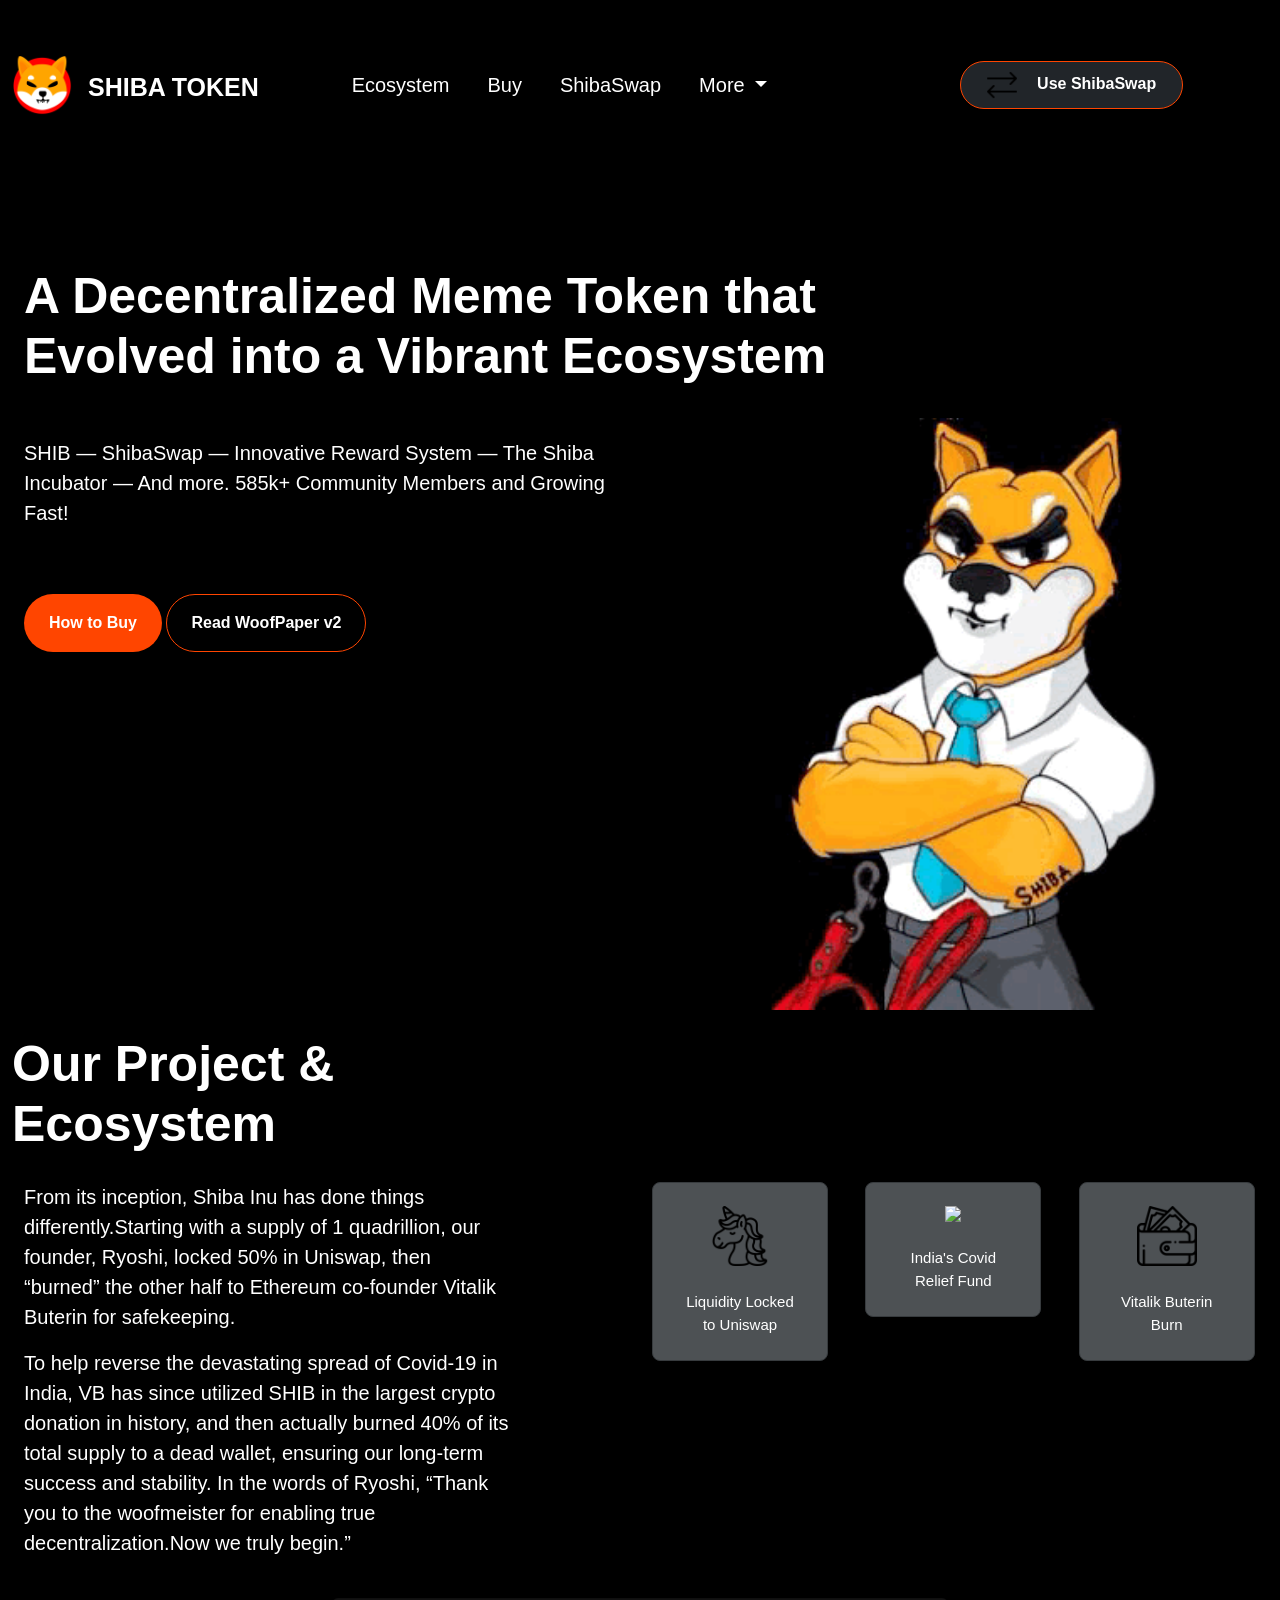
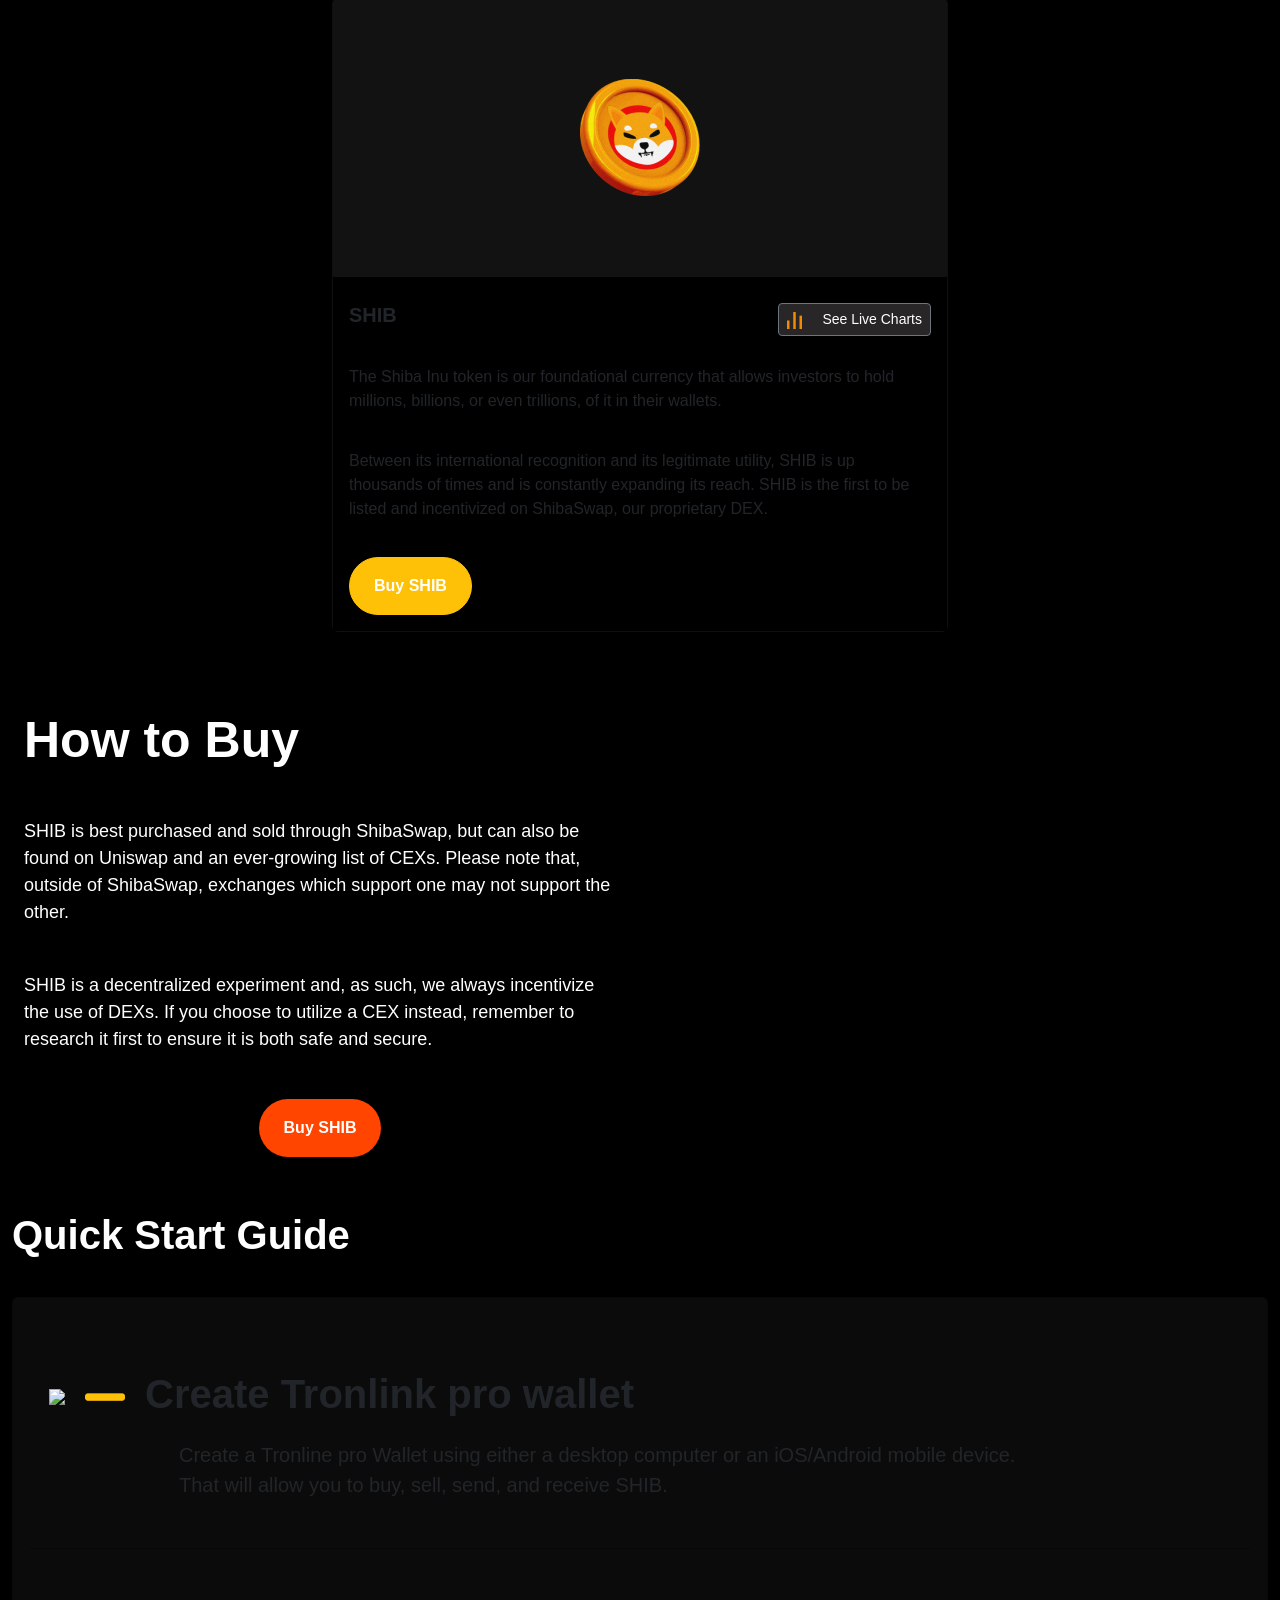
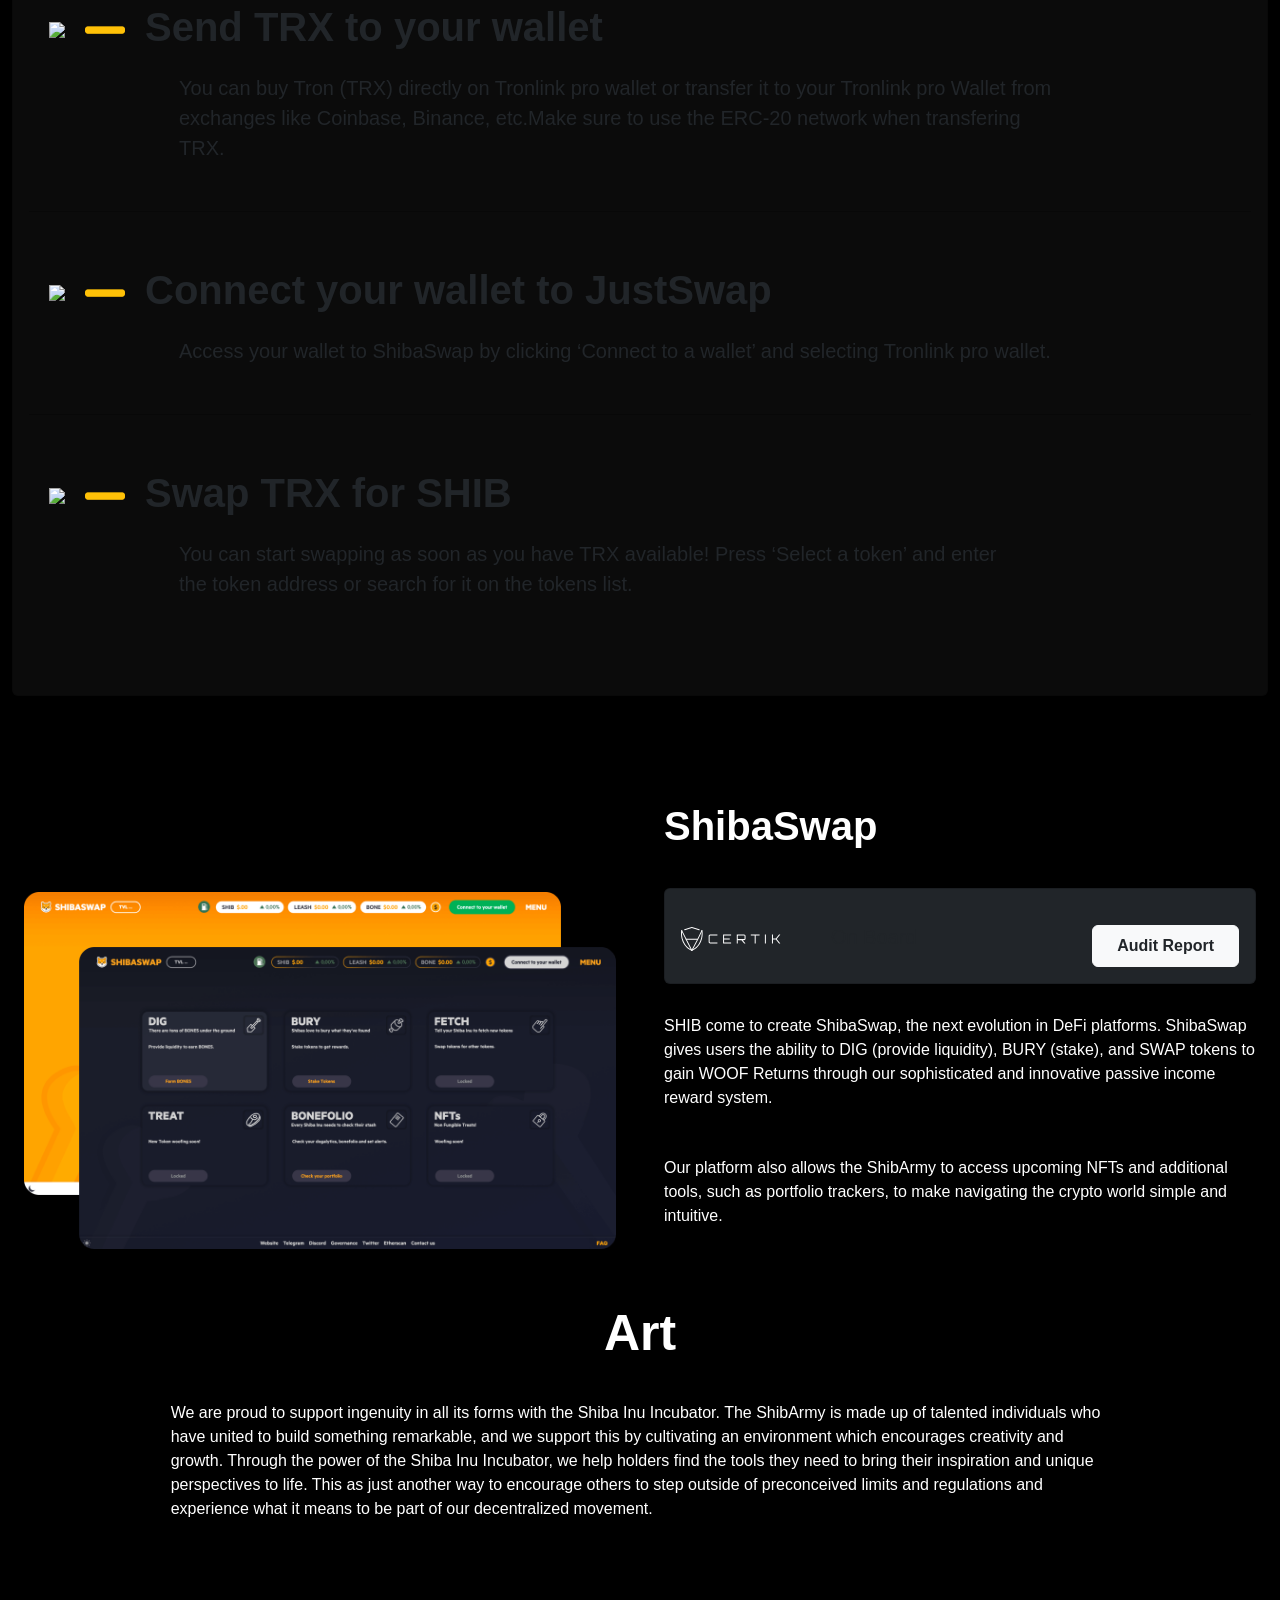
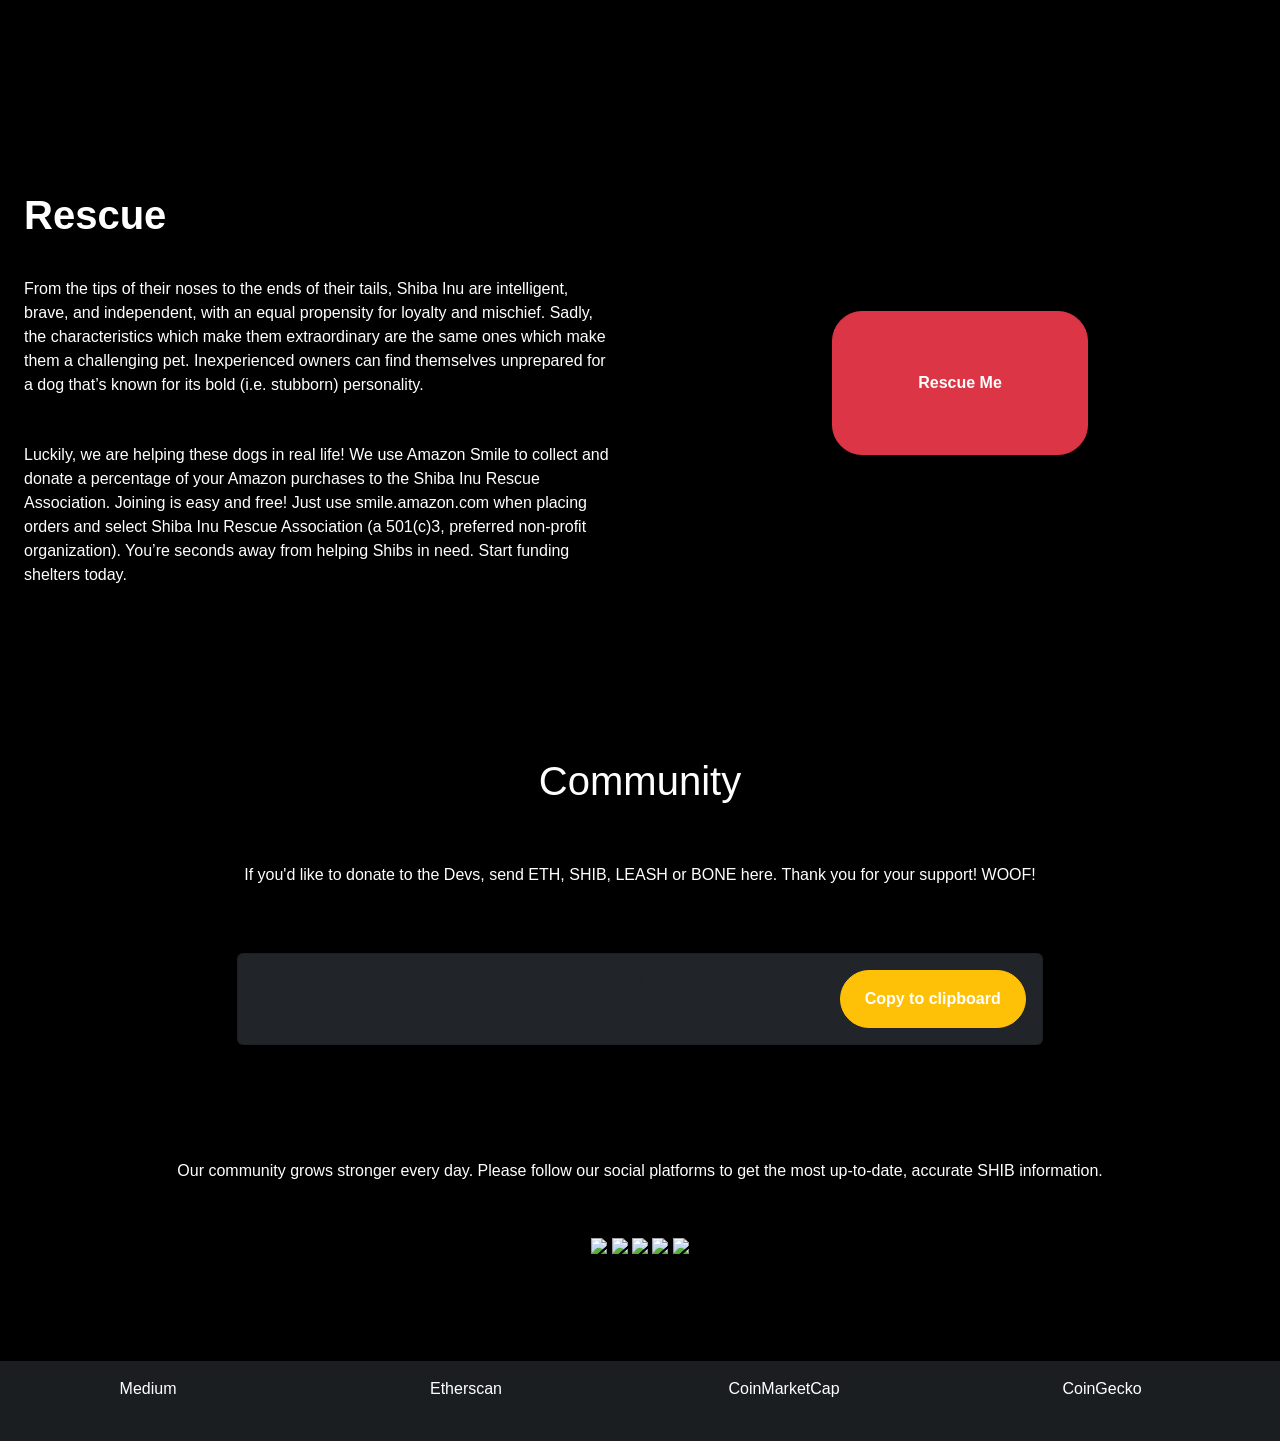
==== commit f6dd1a25: "hello" ====
--- a/index.html
+++ b/index.html
@@ -128,23 +128,28 @@
                 </div>
             </section>
             <!--Card end-->
-            <!--buy start-->
+            <!--howtobuy start-->
             <section id="how to buy">
                 <div class="row">
-                    <div class="col-md-6 gx-5 mb-4" style="padding-top: 90px;">
-                        <h1 style="font-weight: bold; padding-top: 10px; padding-bottom: 40px; font-size: 50px;">How to Buy</h1>
-                        <p style="padding-bottom: 30px; font-size: 18px;">SHIB is best purchased and sold through ShibaSwap, but can <br> also be found on Uniswap and an ever-growing list of CEXs. Please note <br> that, outside of ShibaSwap, exchanges which support one may not support <br> the other.</p>
-                        <p style="padding-bottom: 30px; font-size: 18px;">SHIB is a decentralized experiment and, as such, we always incentivize the <br> use of DEXs. If you choose to utilize a CEX instead, remember to research <br> it first to ensure it is both safe and secure.</p>
-                        <button class="btn px-4 py-3 mx-auto d-block" style="border-radius: 30px; font-weight: bold; padding-top: 50px; background-color: orangered;"><a href="https://sunswap.com/#/home?tokenAddress=TTcWpoLDzBFDwH6W4fpYCCtAemBv2SZHNv&type=swap" target="_blank" style="text-decoration: none; font-weight: bold;" class="text-white">Buy SHIB</a></button>
-                    </div>
-                    <div class="col-md-6 gx-5 mb-4" style="padding-top: 150px;">
+                    <div class="col-md-6 gx-5 mb-4" style="padding-top: 20px;">
+                        <div class="text text-start">
+                            <h1 style="font-weight: bold; padding-top: 10px; padding-bottom: 40px; font-size: 50px;">How to Buy</h1>
+                            <p style="padding-bottom: 30px; font-size: 18px;">SHIB is best purchased and sold through ShibaSwap, but can also be found on Uniswap and an ever-growing list of CEXs. Please note  that, outside of ShibaSwap, exchanges which support one may not support the other.</p>
+                            <p style="padding-bottom: 30px; font-size: 18px;">SHIB is a decentralized experiment and, as such, we always incentivize the use of DEXs. If you choose to utilize a CEX instead, remember to research it first to ensure it is both safe and secure.</p>
+                            <button class="btn px-4 py-3 mx-auto d-block" style="border-radius: 30px; font-weight: bold; padding-top: 50px; background-color: orangered;"><a href="https://sunswap.com/#/home?tokenAddress=TTcWpoLDzBFDwH6W4fpYCCtAemBv2SZHNv&type=swap" target="_blank" style="text-decoration: none; font-weight: bold;" class="text-white">Buy SHIB</a></button>
+                        </div>
+                    </div>
+                    <div class="col-md-6 gx-5 mb-4">
                         <div class="bg-image hover-overlay ripple shadow-2-strong rounded-5" data-mbd-ripple-color="light">
-                            <video src="images/coinrotationfinal.mp4" loop autoplay muted></video>
-                        </div>
-                    </div>
-                </div>
-            </section>
-            <!--buy end-->
+                            <video src="images/4 Coin black bg mp4.mp4" loop autoplay muted width="100%"></video>
+                            <a href="#!">
+                                <div class="mask" style="background-color: rgba(251, 251, 251, 0.15);"></div>
+                            </a>
+                        </div>
+                    </div>    
+                </div>
+            </section>
+            <!--howtobuy end-->
             <!--quick start start-->
             <section>
                 <h1 style="font-weight: bold; padding-top: 30px; padding-bottom: 30px;">Quick Start Guide</h1>
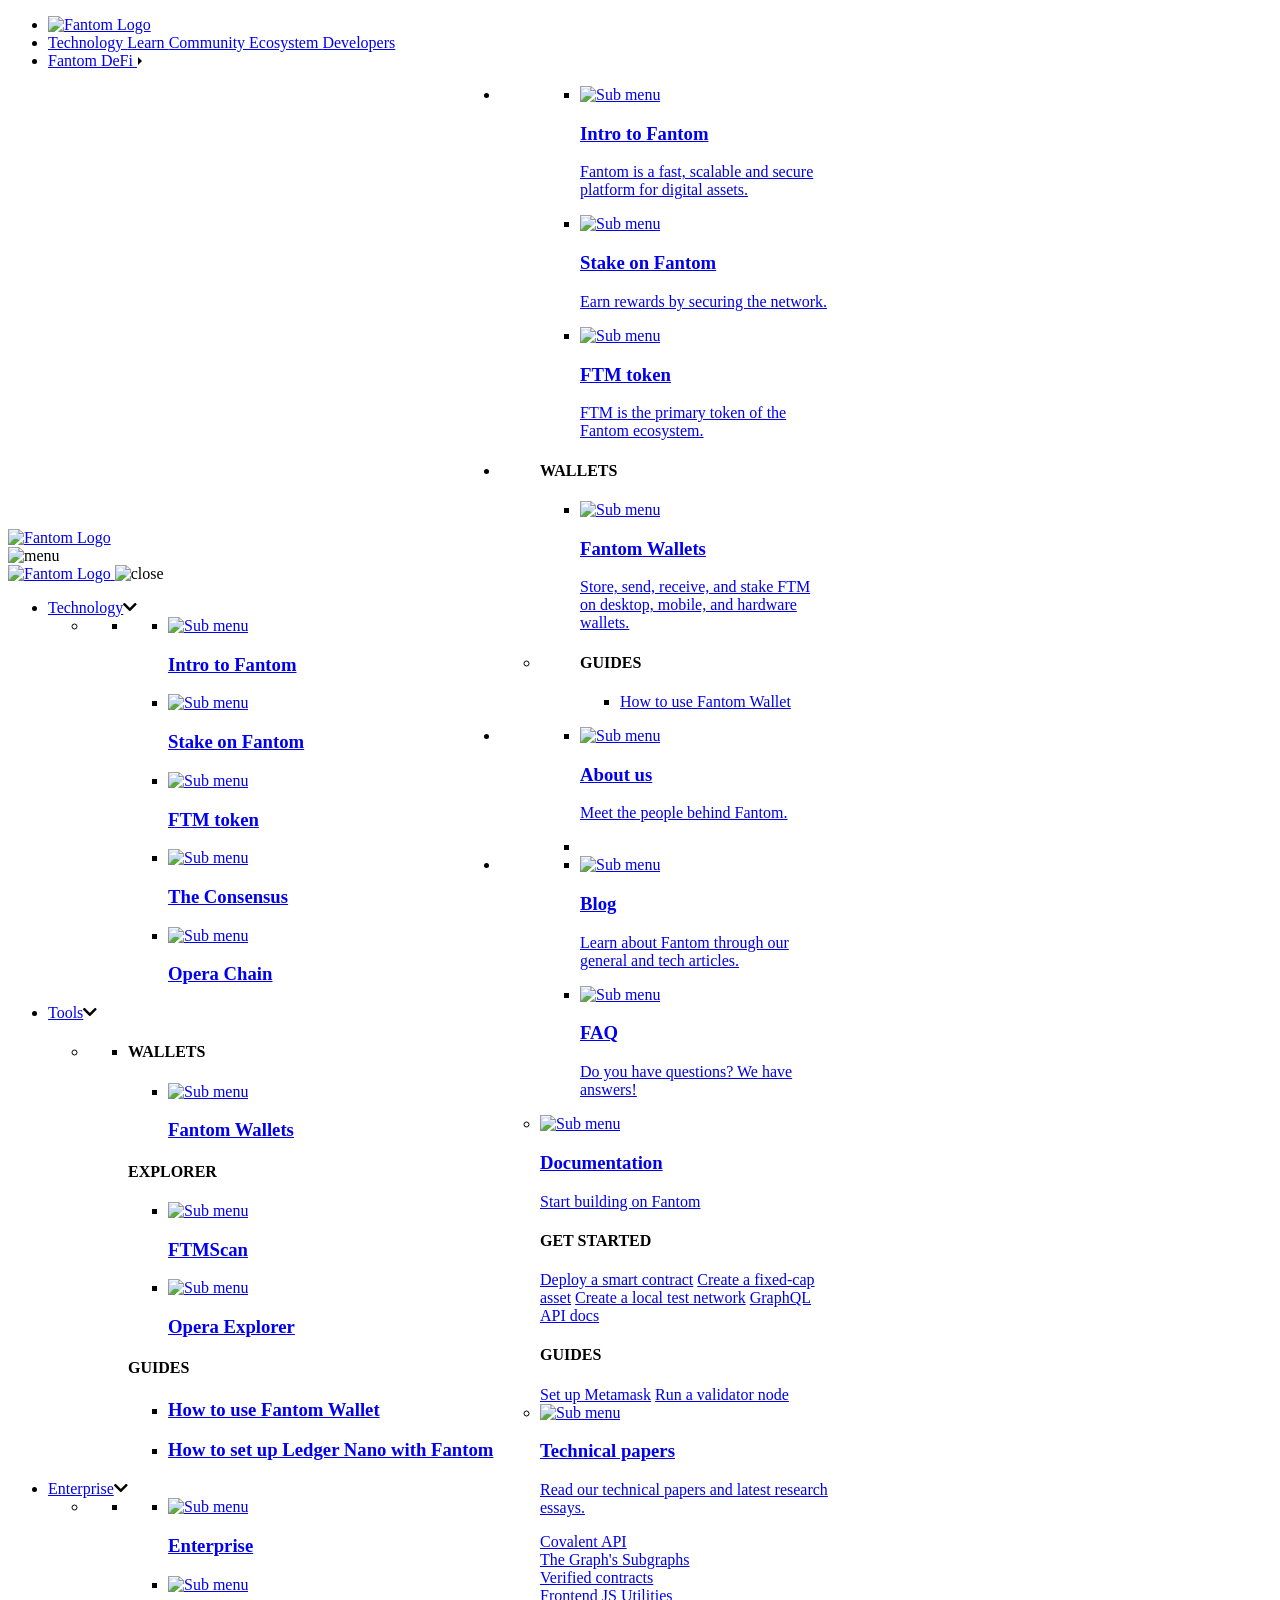
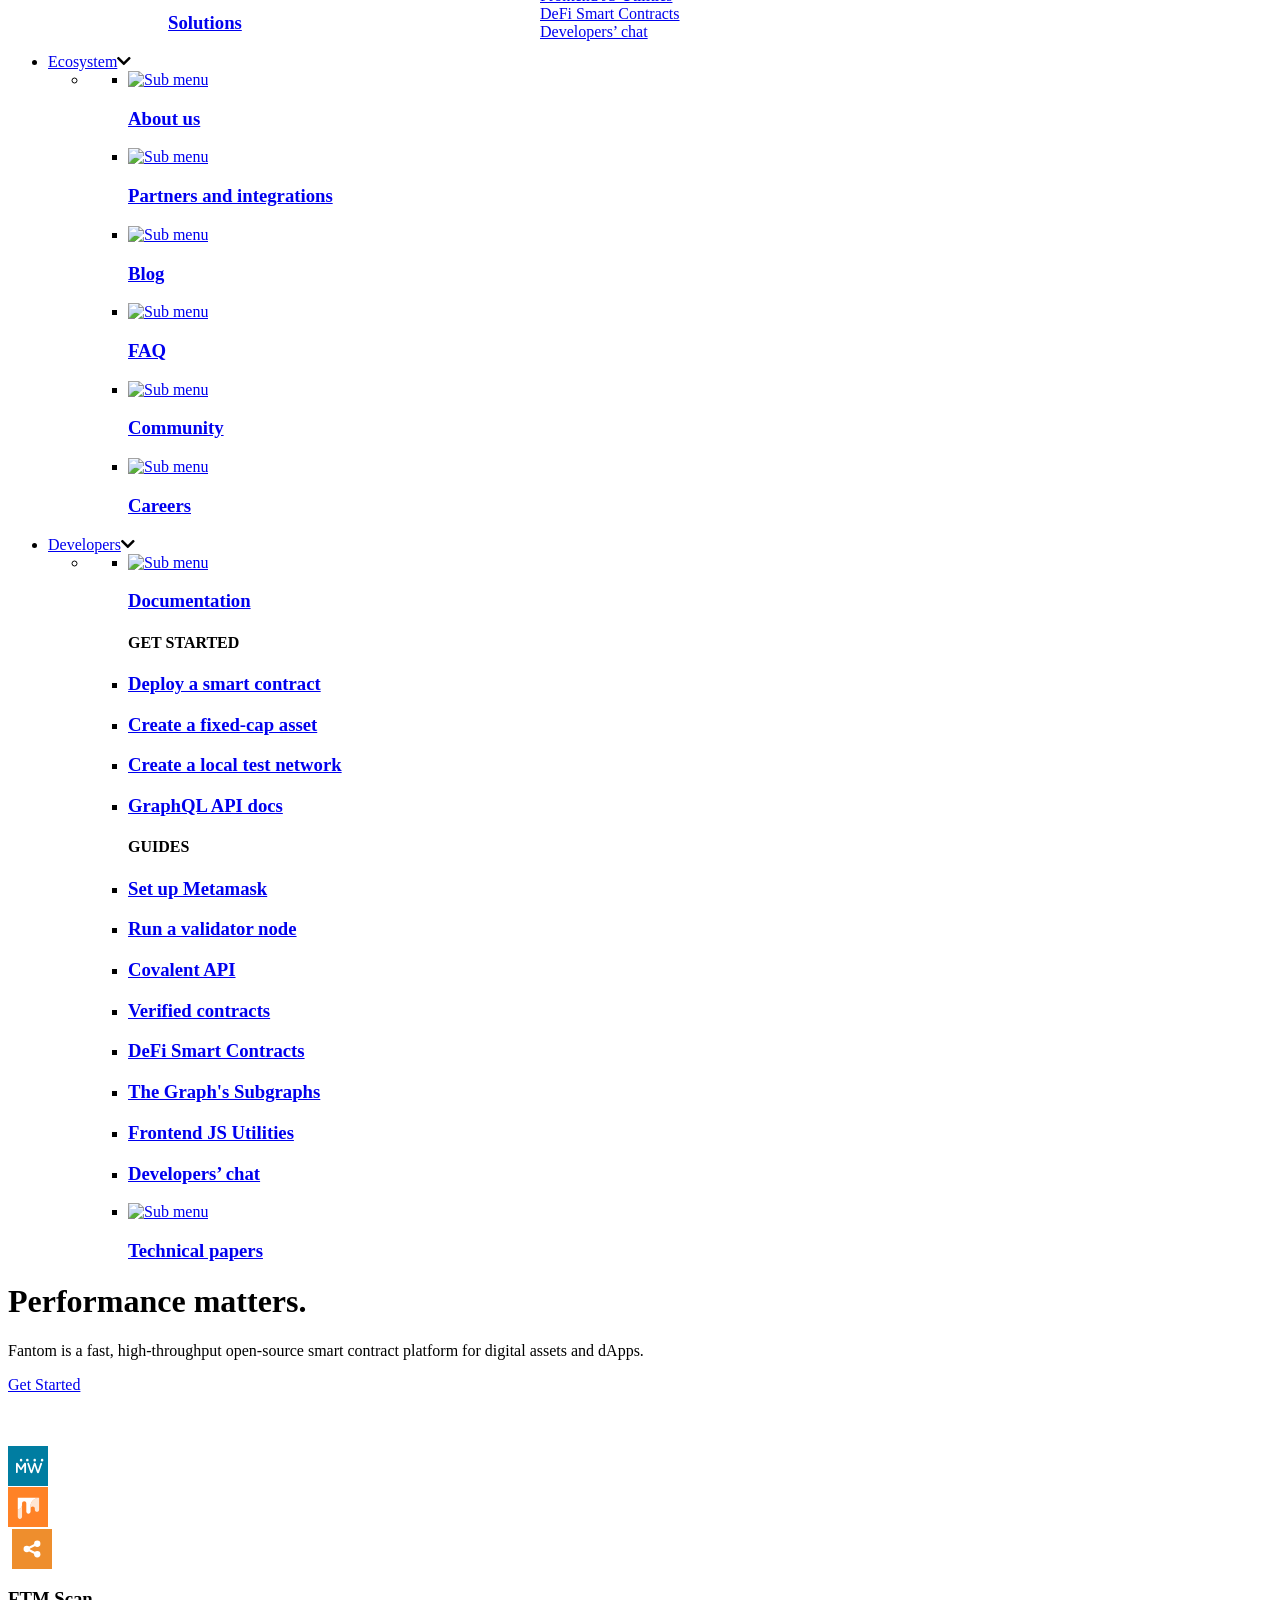
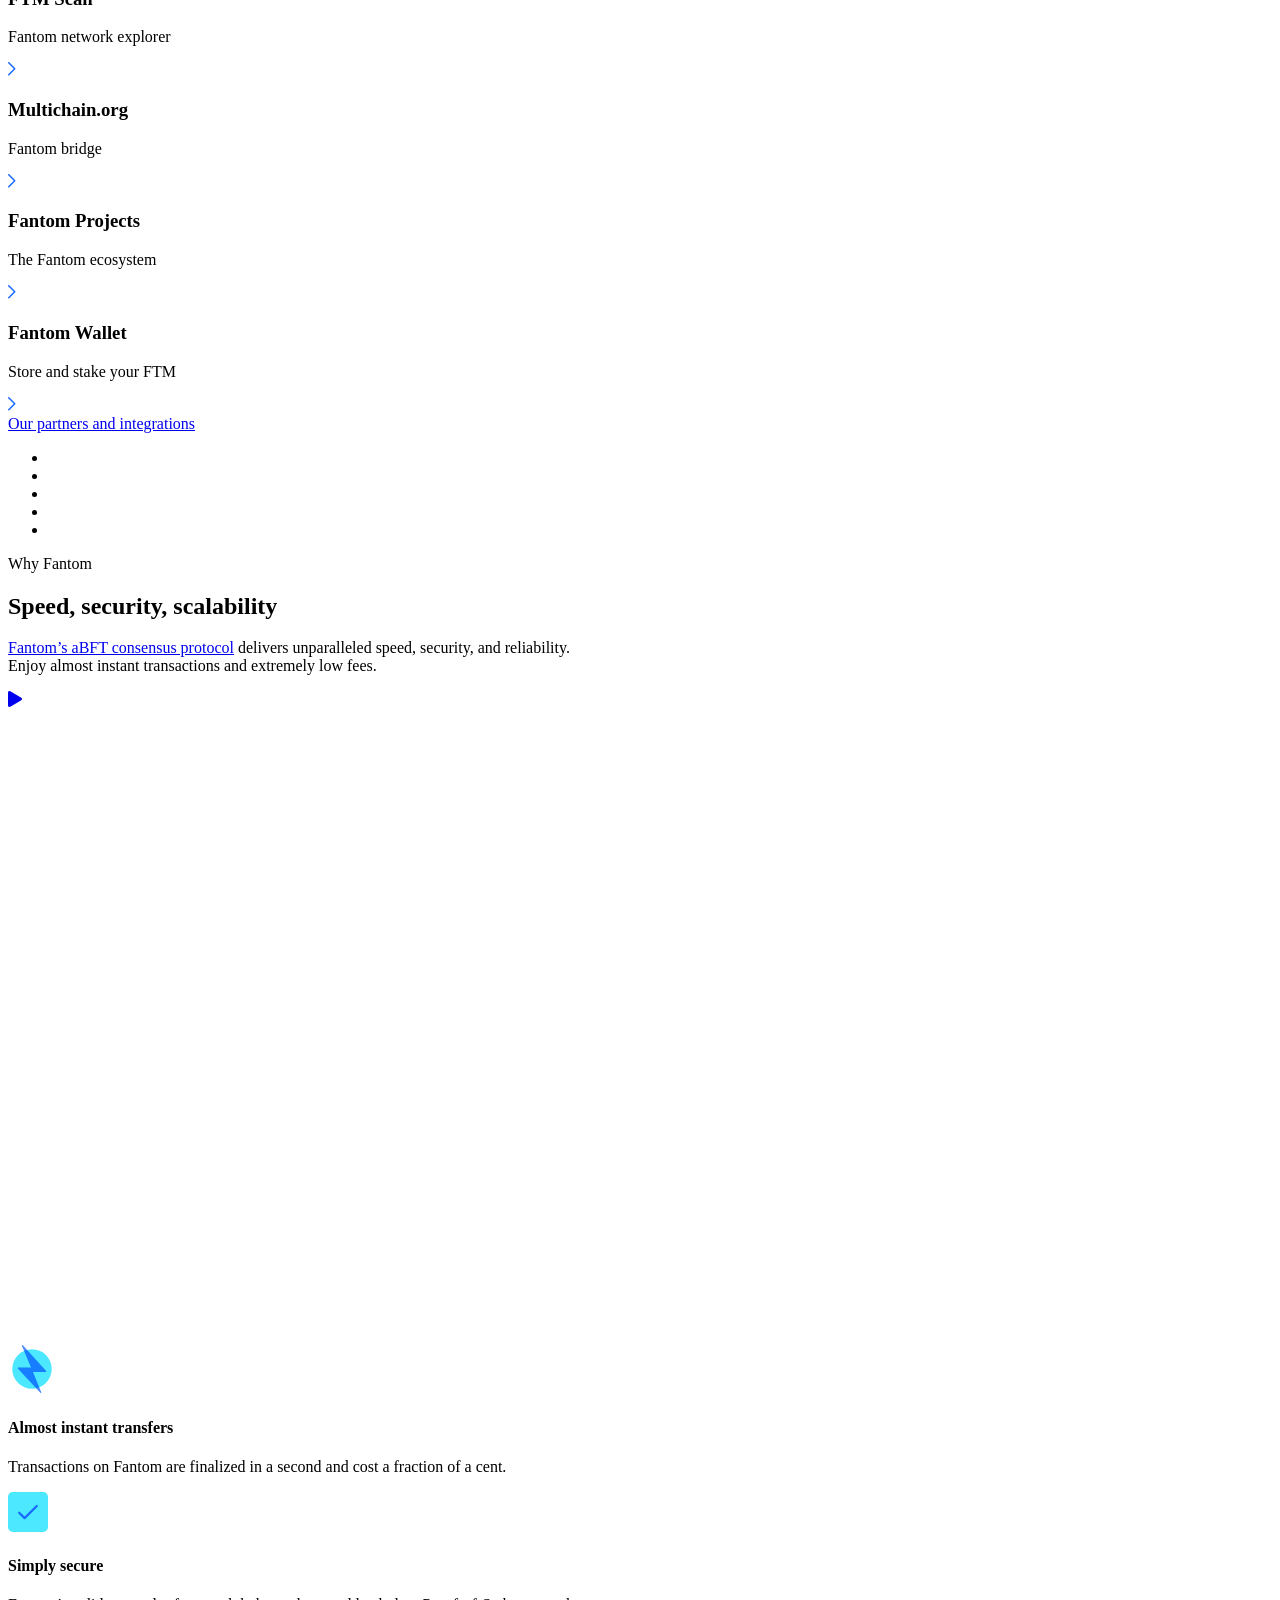
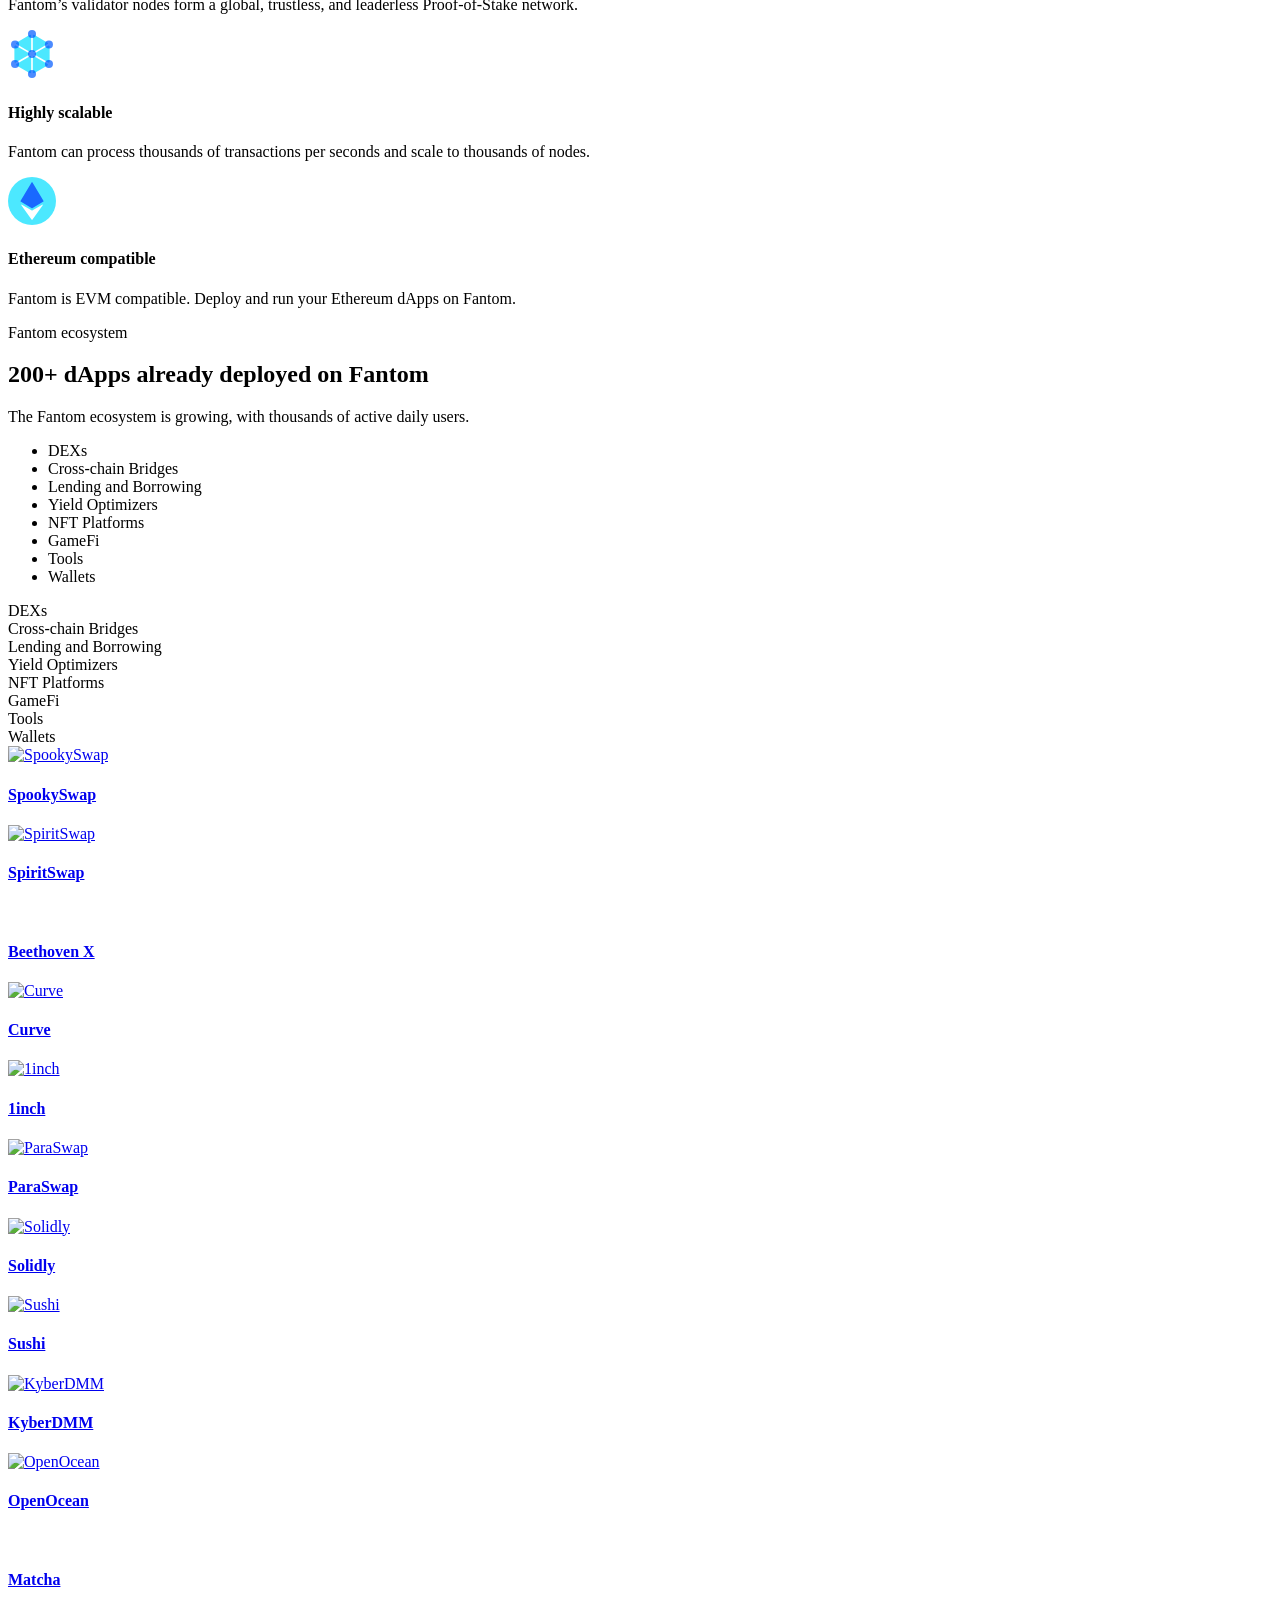
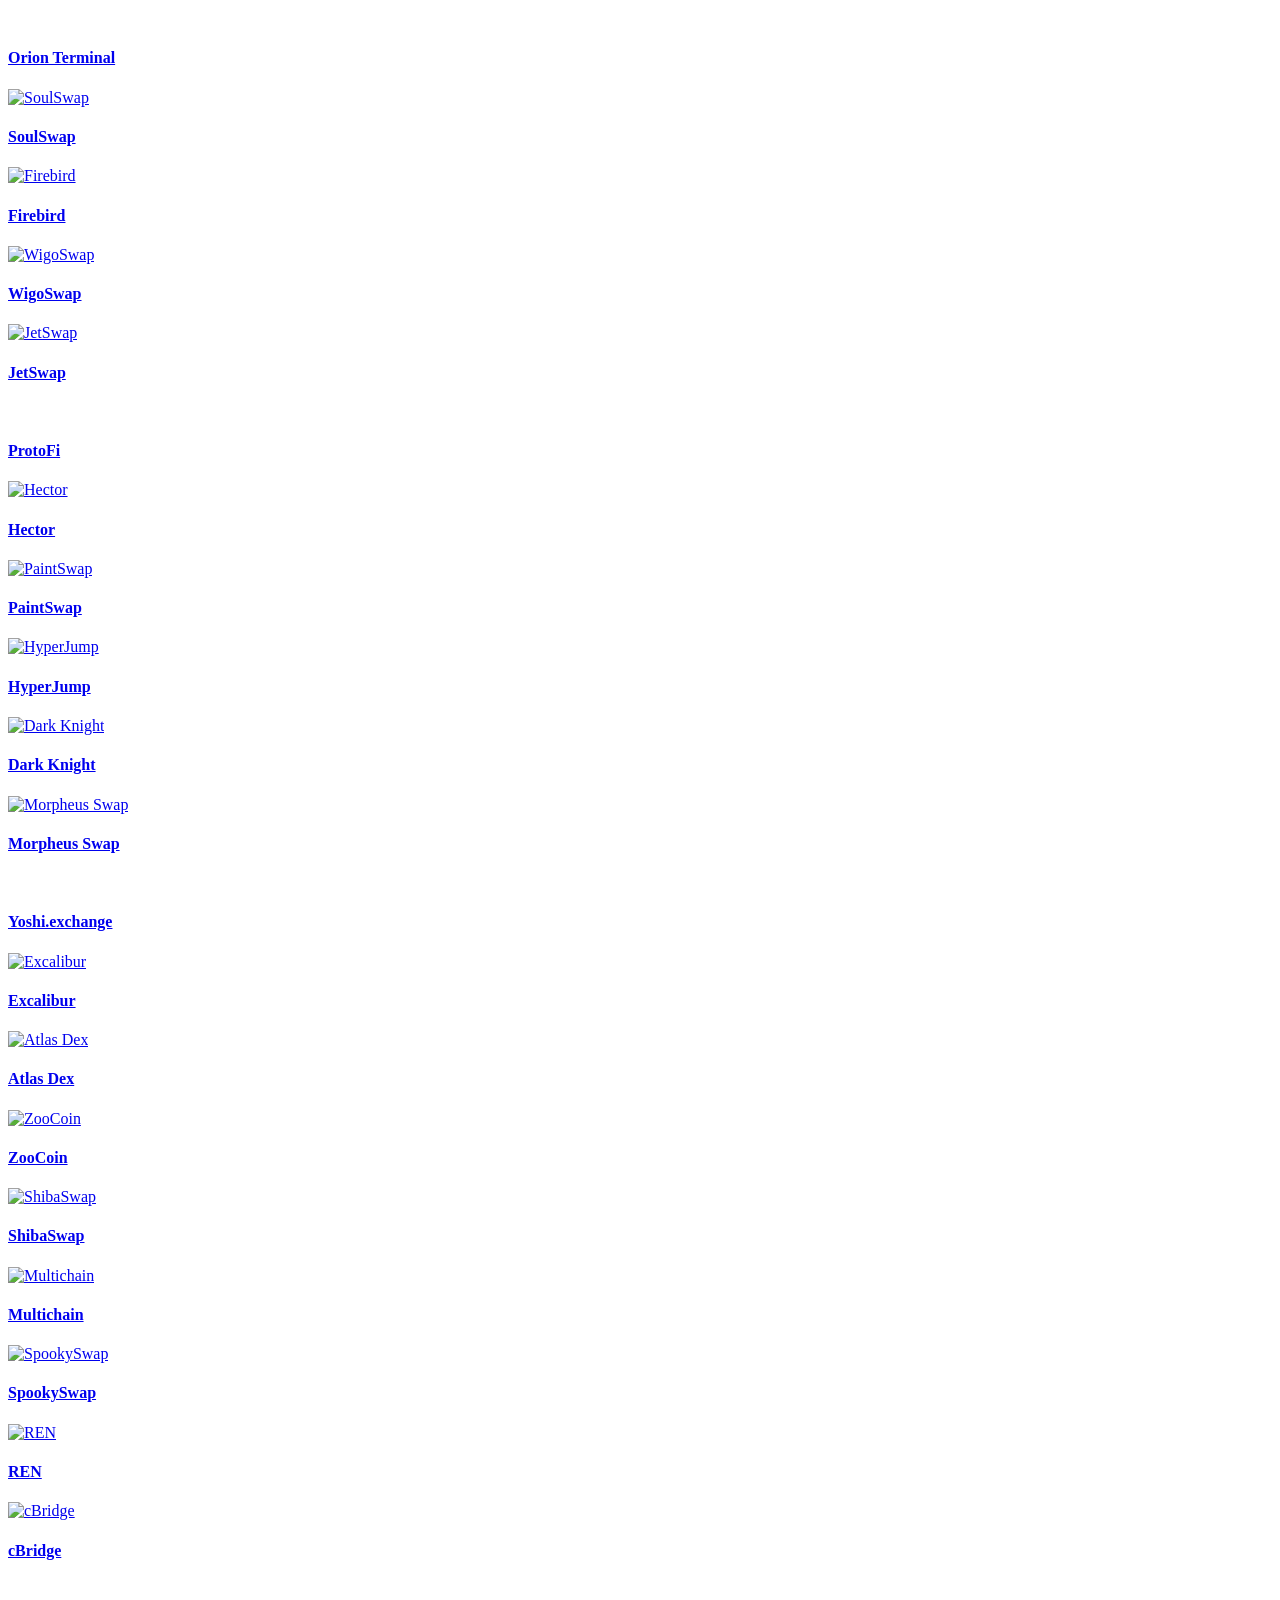
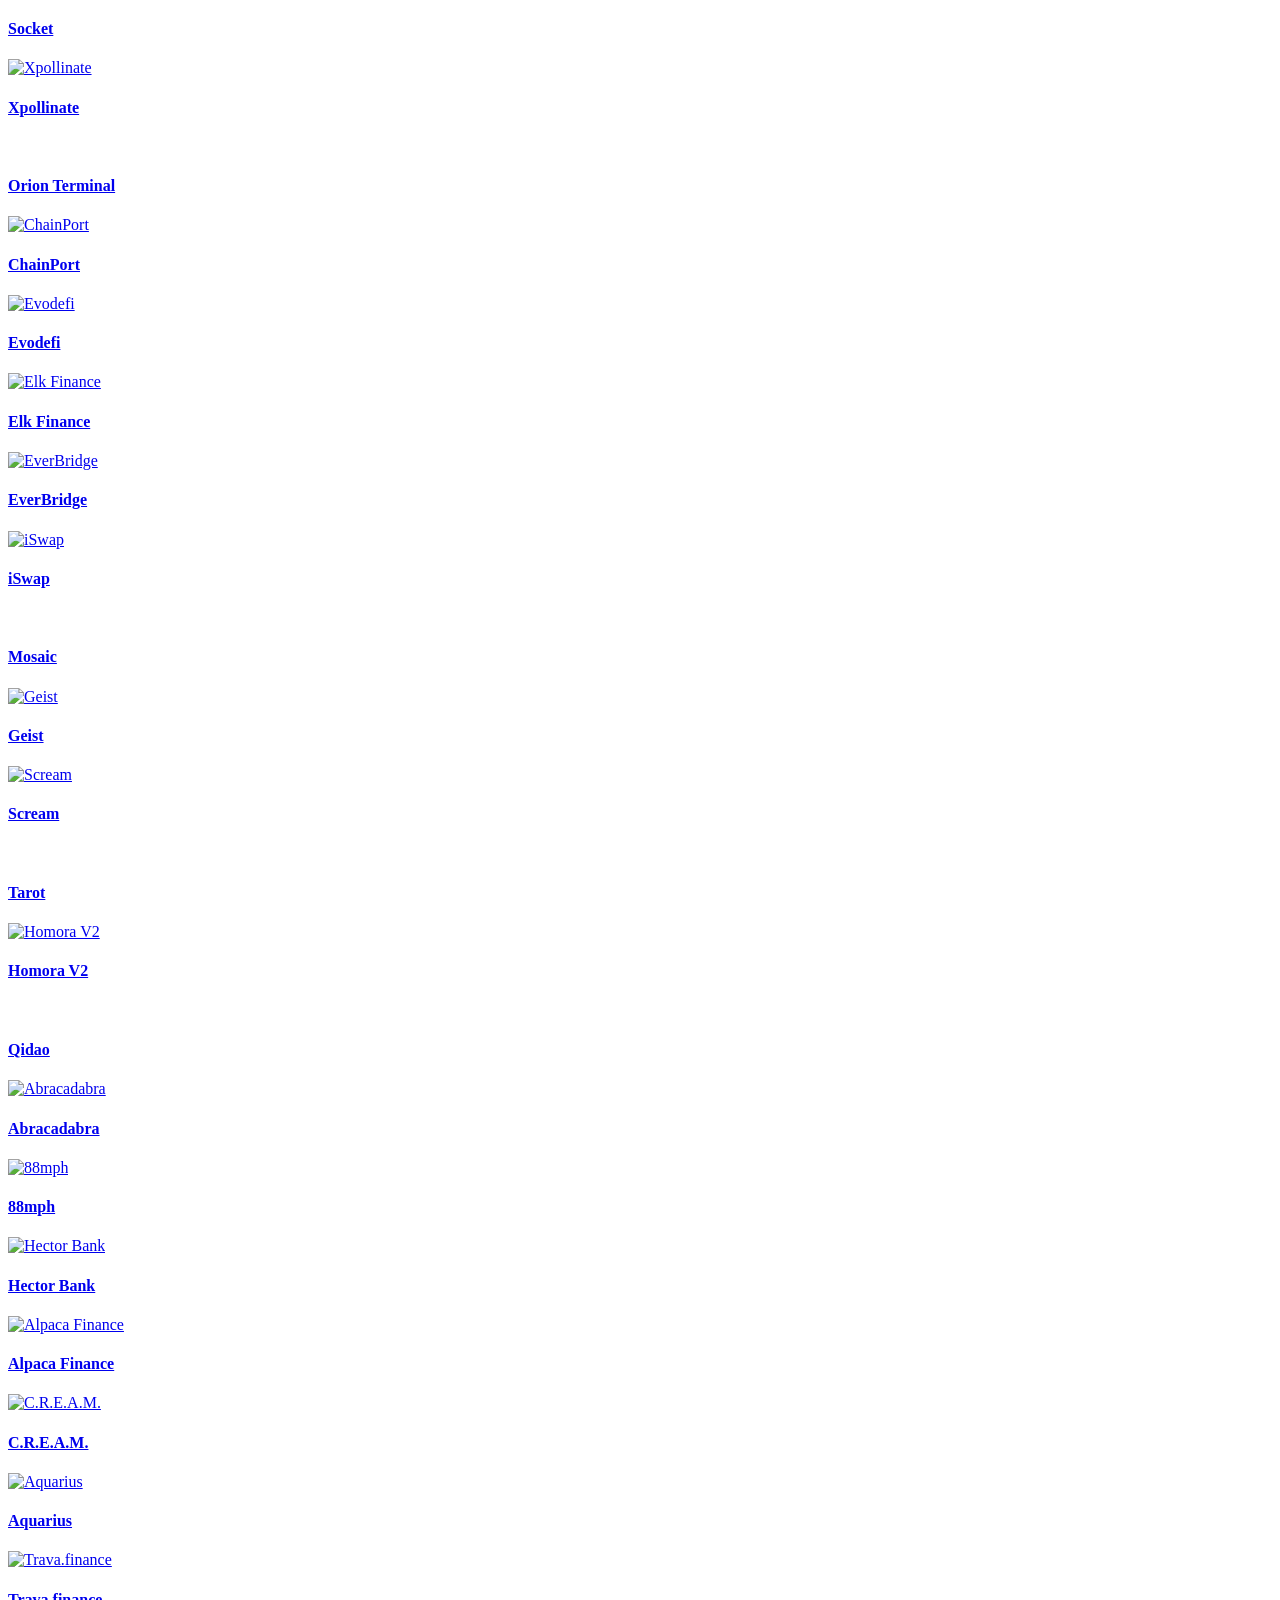
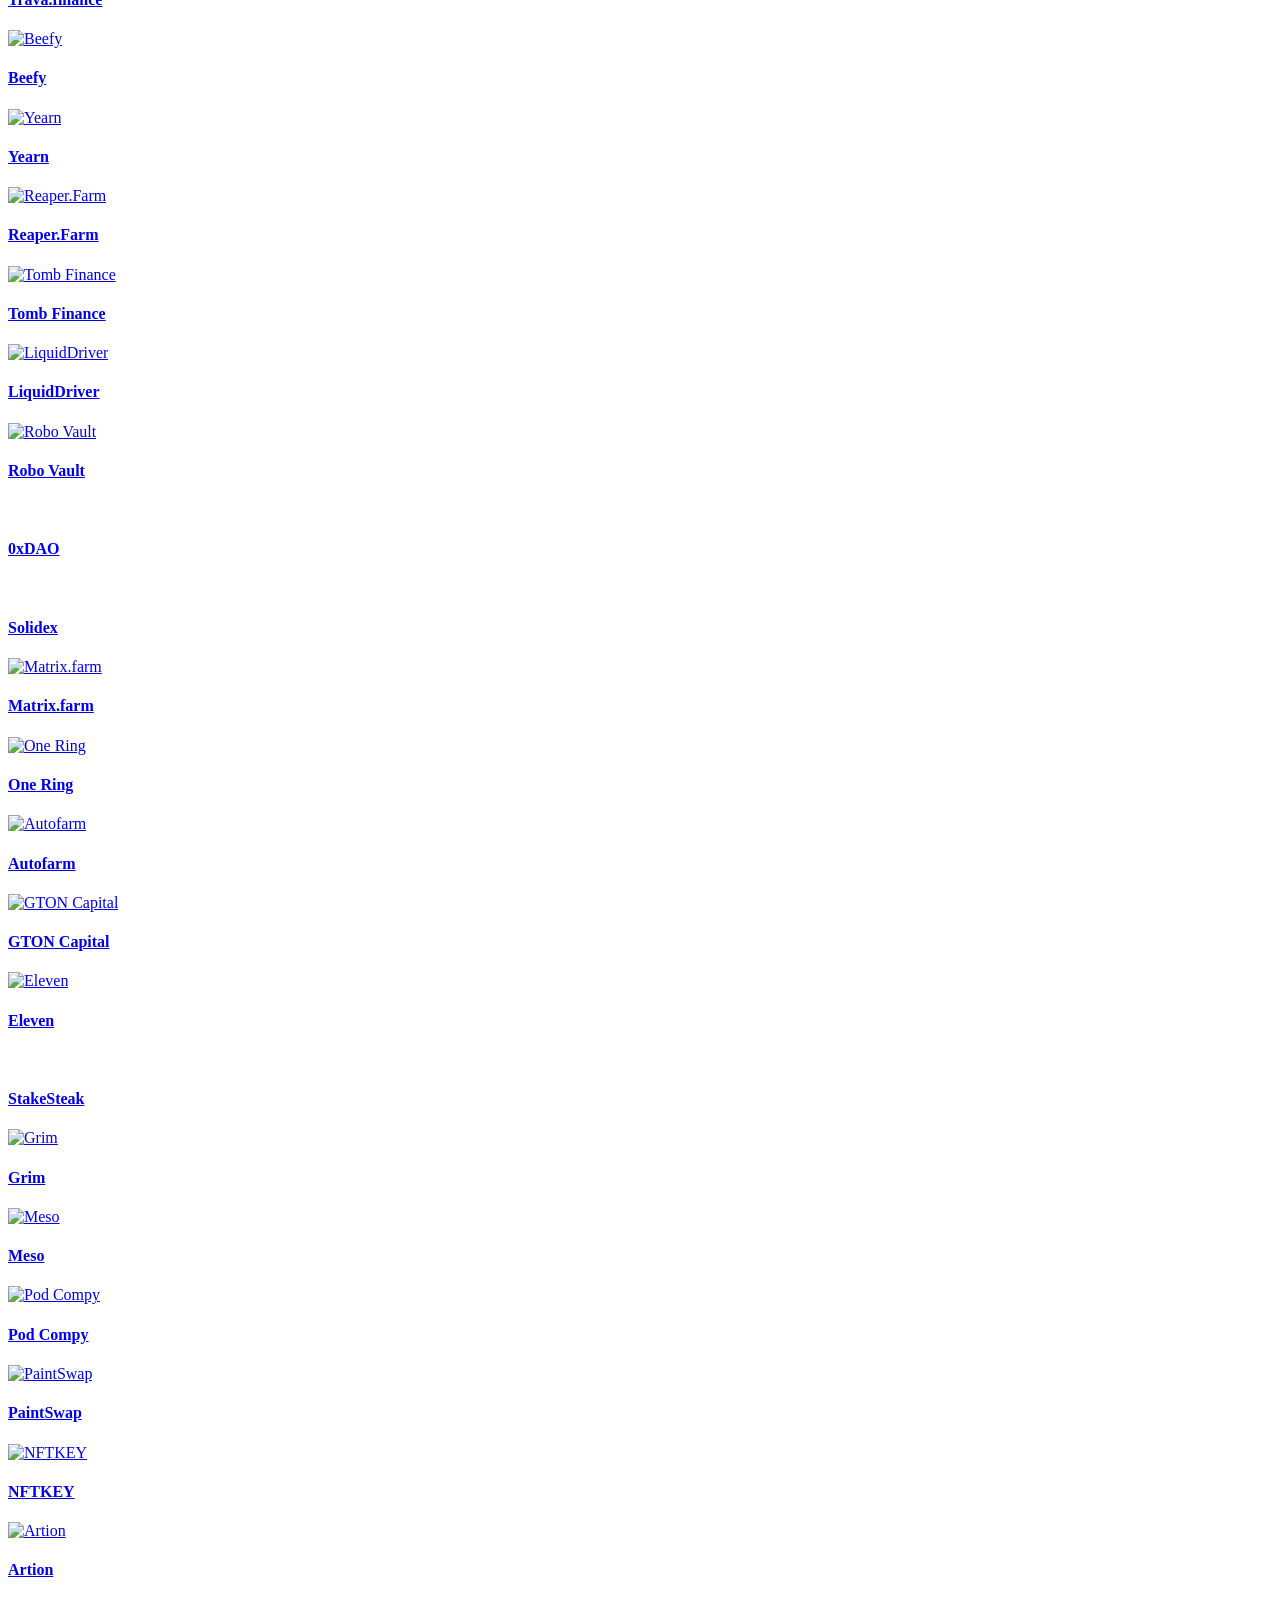
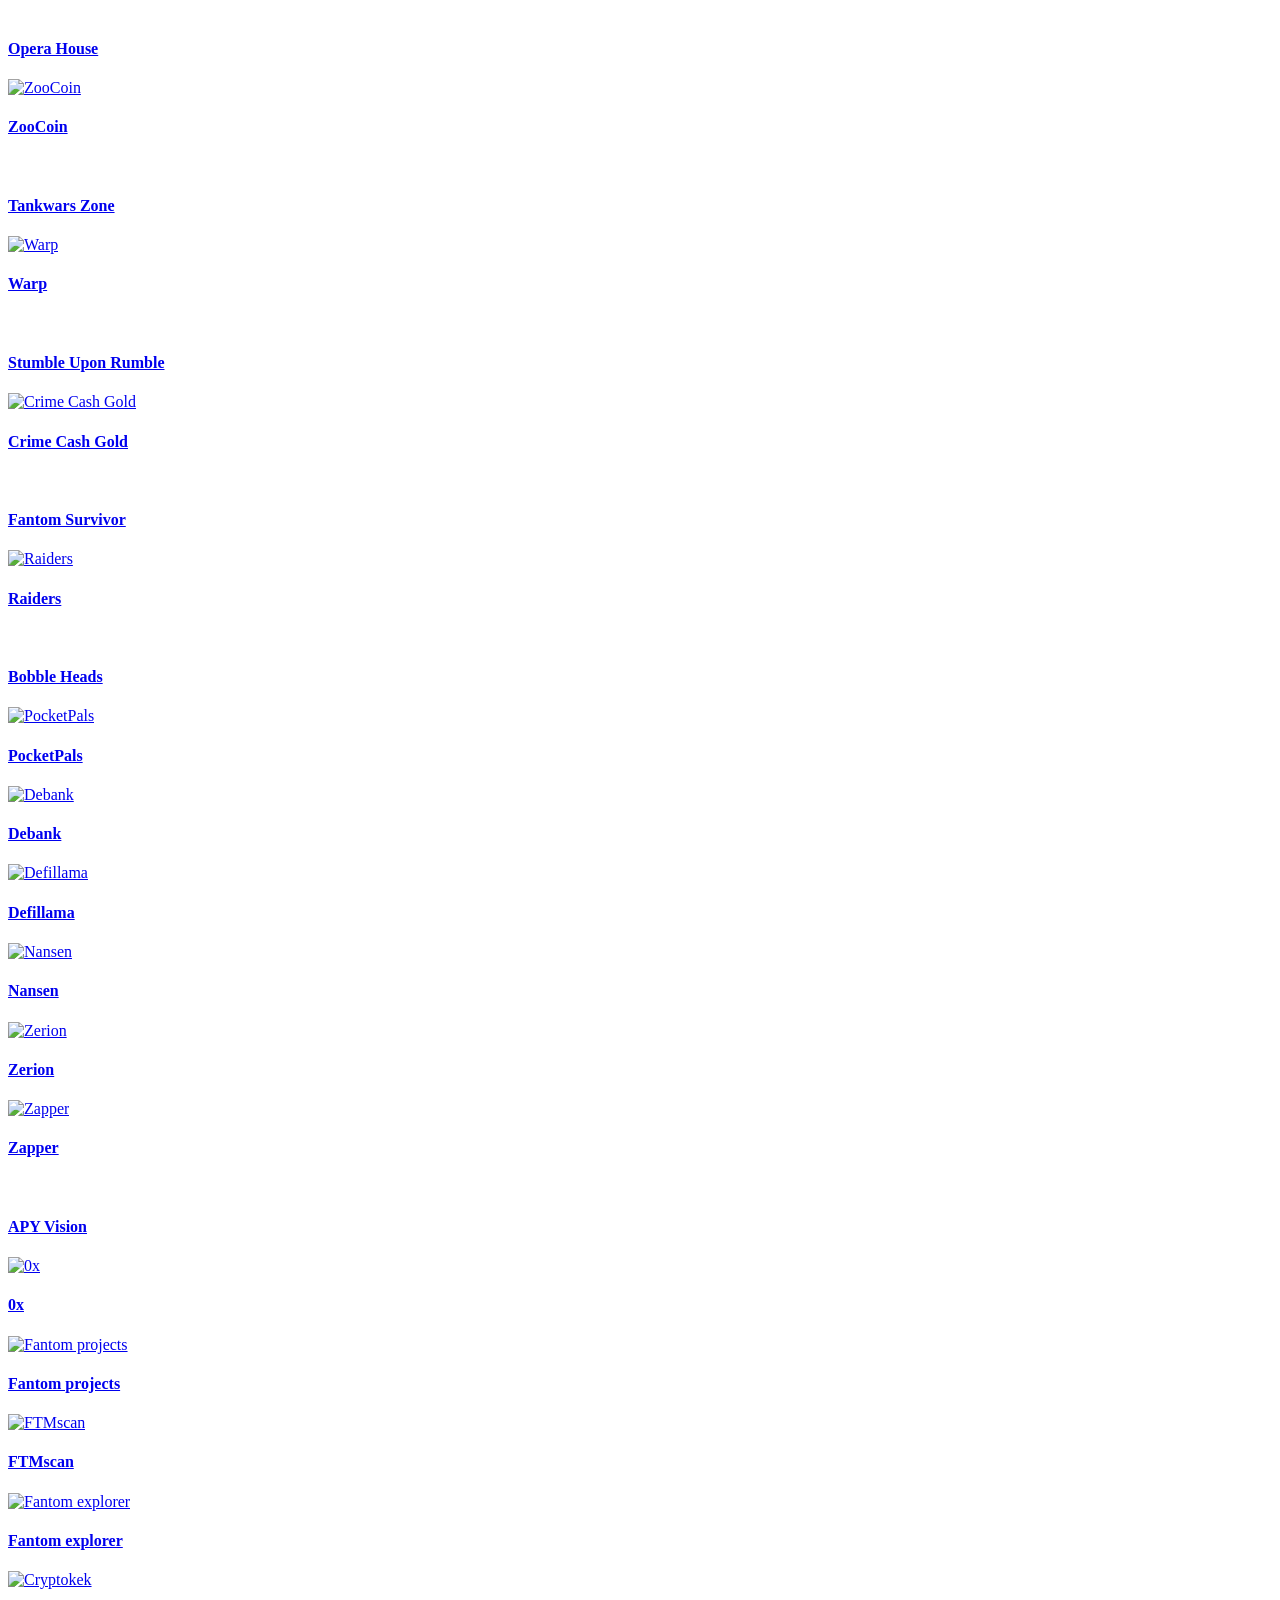
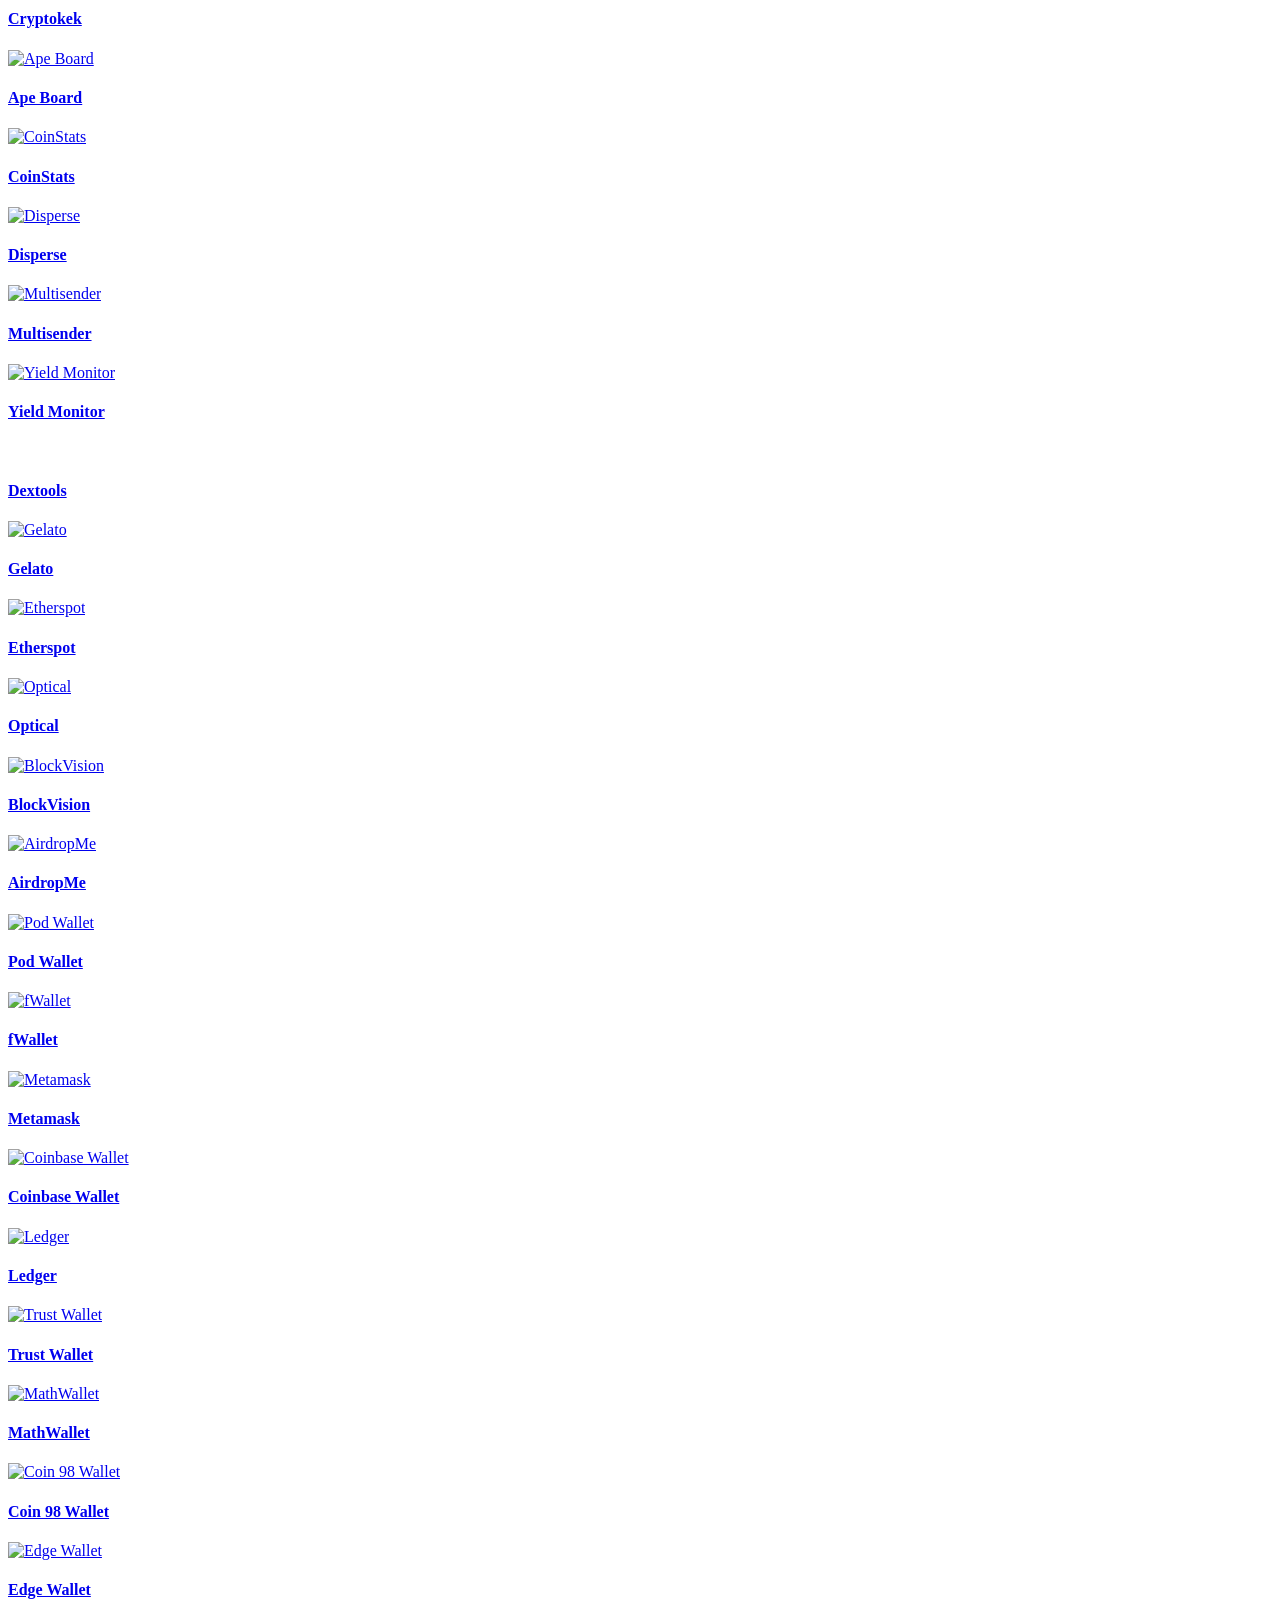
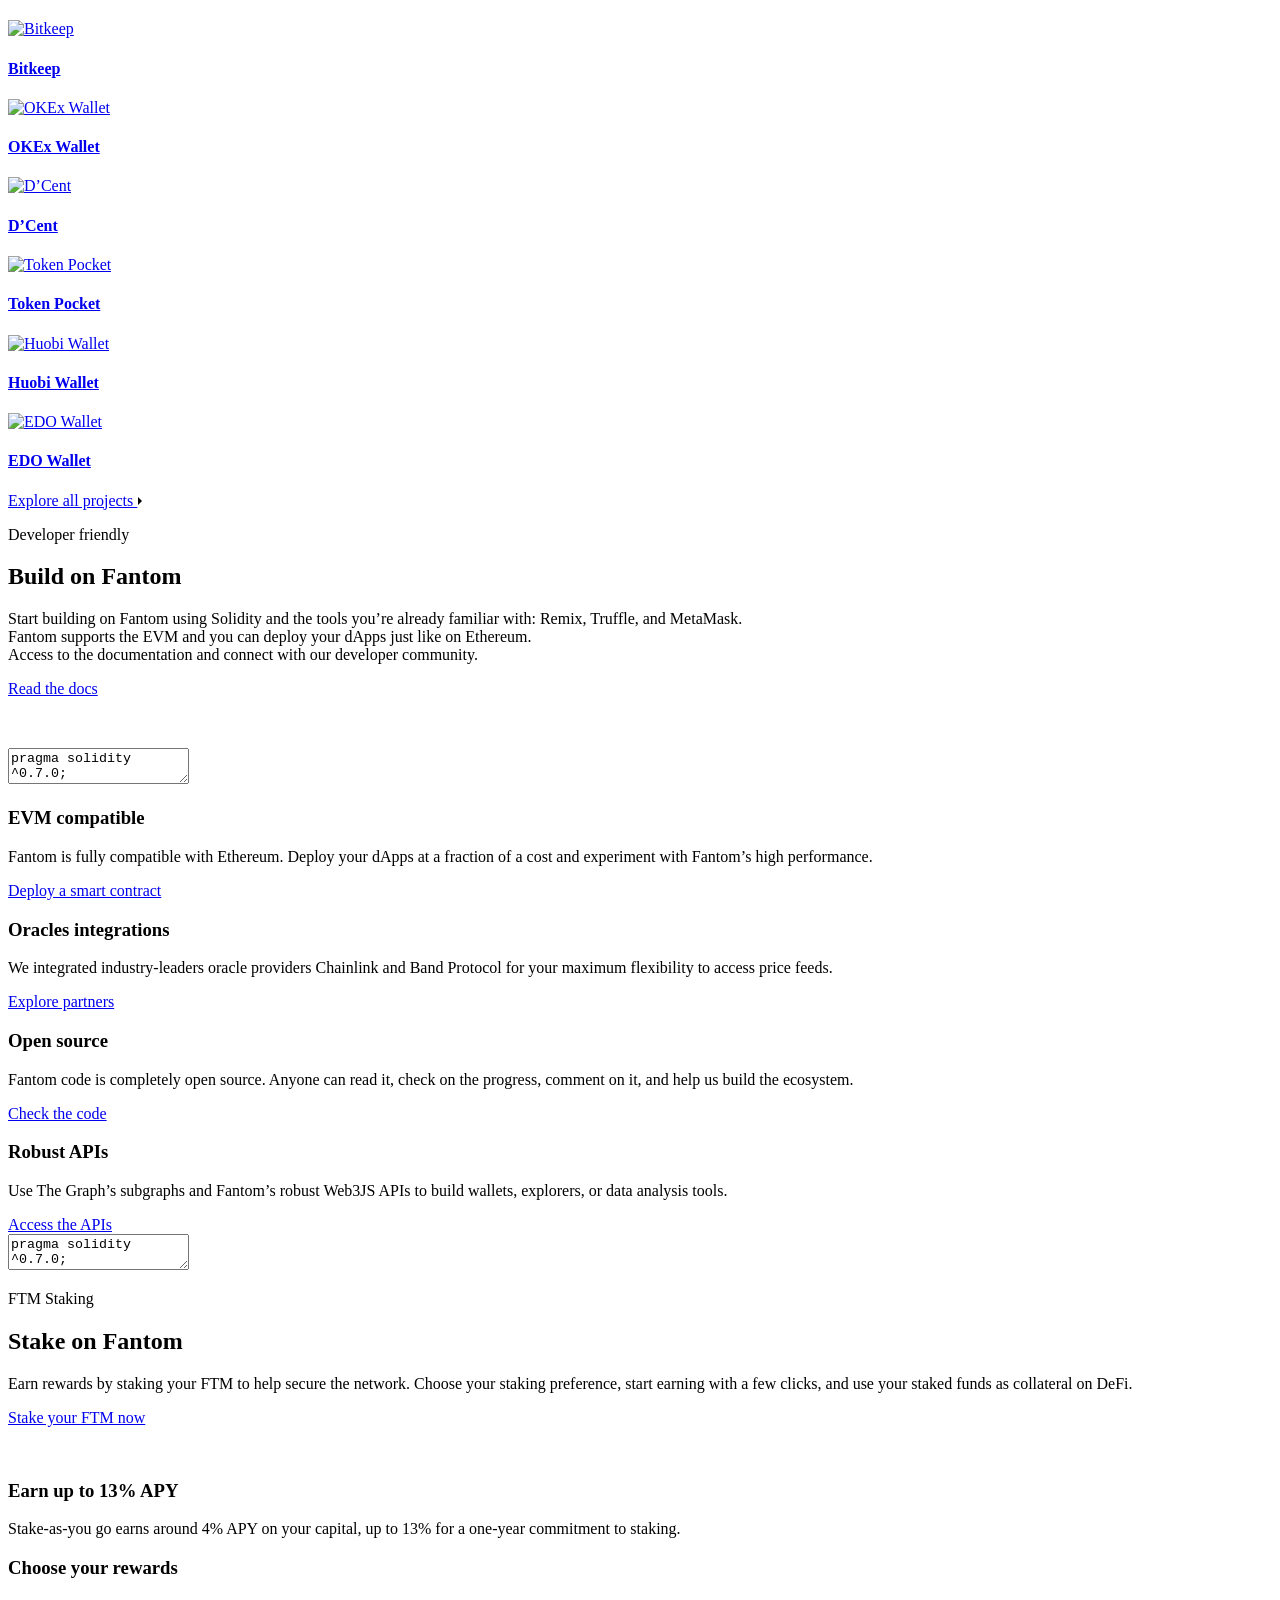
==== commit 814fe529: "nw" ====
--- a/index.html
+++ b/index.html
@@ -1,296 +1,2410 @@
-<!doctype html>
-<html lang="en">
-  <head>
-    <!-- Required meta tags -->
-    <meta charset="utf-8">
-    <meta name="viewport" content="width=device-width, initial-scale=1">
-
-    <!-- Bootstrap CSS -->
-    <link href="https://cdn.jsdelivr.net/npm/bootstrap@5.1.3/dist/css/bootstrap.min.css" rel="stylesheet" integrity="sha384-1BmE4kWBq78iYhFldvKuhfTAU6auU8tT94WrHftjDbrCEXSU1oBoqyl2QvZ6jIW3" crossorigin="anonymous">
-     
-    <!--Annimation links-->
-    <link rel="stylesheet" href="https://cdnjs.cloudflare.com/ajax/libs/animate.css/4.1.1/animate.min.css"/>
-    <link rel="stylesheet" href="https://cdnjs.cloudflare.com/ajax/libs/animate.css/3.5.2/animate.min.css">
-    <script src="https://cdnjs.cloudflare.com/ajax/libs/wow/1.1.2/wow.min.js"></script>
-
-    <!--stylesheet included-->
-    <link rel="stylesheet" href="style.css">
-
-    <!--Title of website-->
-    <title>ShibaInu.com</title>
-  </head>
-  <body style="background-color: black; color: white;">
-    <!--Navbar Start-->
-    <nav class="navbar navbar-expand-lg" style="background-color: black; padding-top: 50px;">
-        <div class="container-fluid">
-        <a class="navbar-brand text-white" href="index.html"><img src="images/shibalogo1.png" width="60px"><a style="text-decoration: none; color: white; padding-top: 5px; font-weight: bold; font-size: 25px;">SHIBA TOKEN</a></a>
-        <button class="navbar-toggler" type="button" data-bs-toggle="collapse" data-bs-target="#navbarSupportedContent" aria-controls="navbarSupportedContent" aria-expanded="false" aria-label="Toggle navigation">
-            <span class="toggler-icon top-bar"></span>
-            <span class="toggler-icon middle-bar"></span>
-            <span class="toggler-icon bottom-bar"></span>
-        </button>
-        <div class="collapse navbar-collapse" id="navbarSupportedContent">
-            <ul class="navbar-nav ms-auto d-flex mb-2 mb-lg-0">
-            <li class="nav-item">
-                <a class="nav-link text-white" aria-current="page" href="#ecosystem" style="font-size: 20px; padding-right: 30px;">Ecosystem</a>
-            </li>
-            <li class="nav-item">
-                <a class="nav-link text-white" href="#how to buy" style="font-size: 20px; padding-right: 30px;">Buy</a>
-            </li>
-            <li class="nav-item">
-                <a class="nav-link text-white" href="#shibaswap" style="font-size: 20px; padding-right: 30px;">ShibaSwap</a>
-            </li>
-            <li class="nav-item dropdown" style="font-size: 20px; padding-right: 100px;">
-                <a class="nav-link dropdown-toggle text-white" href="#" id="navbarDropdown" role="button"  data-bs-toggle="dropdown" aria-expanded="false">
-                More
-                </a>
-                <ul class="dropdown-menu text-primary dropdown-menu-dark" aria-labelledby="navbarDropdown">
-                <li><a class="dropdown-item" href="#art" style="font-size: 20px;">Art</a></li>
-                <li><a class="dropdown-item" href="#rescue" style="font-size: 20px;">Rescue</a></li>
-                <li><a class="dropdown-item" href="#community" style="font-size: 20px;">Community</a></li>
-                </ul>
-            </li>
-            </ul>
-            <button class="btn btn-dark px-3 py-2 mx-auto d-block" style="border-radius: 30px; font-weight: bold; border-color: orangered;"><a href="https://sunswap.com/#/home?tokenAddress=TTcWpoLDzBFDwH6W4fpYCCtAemBv2SZHNv&type=swap" target="_blank" style="text-decoration: none; font-weight: bold; padding-left: 10px; padding-right: 10px;" class="text-white"><img src="images/arrow.png" width="50px" style="padding-right: 20px;">Use ShibaSwap</a></button>
-        </div>
-        </div>
-    </nav>
-    <!--Navbar end-->
-    <!--main start-->
-    <main class="mt-5">
-        <div class="container-fluid">
-            <!--heading start-->
-            <section>
-                <div class="row">
-                    <div class="col-md-9 gx-5 mb-4" style="padding-top: 90px;">
-                        <h1 style="font-size: 50px; font-weight: bold;">A Decentralized Meme Token that Evolved into a Vibrant Ecosystem</h1>
-                    </div>
-                    <div class="col-md-3 gx-5 mb-4" style="padding-top: 90px;"></div>
-                </div>
-            </section>
-            <!--heading end-->
-            <!--homepage start-->
-            <section>
-                <div class="row">
-                    <div class="col-md-6 gx-5 mb-4" style="padding-top: 20px;">
-                        <div class="text text-start">
-                        <p style="padding-bottom: 50px; font-size: 20px;">SHIB — ShibaSwap — Innovative Reward System — The Shiba Incubator — And more. 585k+ Community Members and Growing Fast!</p>
-                        <button class="btn px-4 py-3" style="border-radius: 30px; font-weight: bold; padding-top: 50px; background-color: orangered;"><a href="#how to buy" target="_blank" style="text-decoration: none; font-weight: bold;" class="text-white">How to Buy</a></button>
-                        <button class="btn px-4 py-3" style="border-radius: 30px; font-weight: bold; padding-right: 80px; background-color: transparent; border-color: orangered;"><a href="images/shiba woofpaper.pdf" target="_blank" style="text-decoration: none; font-weight: bold;" class="text-white">Read WoofPaper v2</a></button>
-                        </div>
-                    </div>
-                    <div class="col-md-6 gx-5 mb-4">
-                    <div class="bg-image hover-overlay ripple shadow-2-strong rounded-5" data-mbd-ripple-color="light">
-                        <img src="images/eyeblinkfinal.gif" class="img-fluid" style="width: 1024px;">
-                        <a href="#!">
-                            <div class="mask" style="background-color: rgba(251, 251, 251, 0.15);"></div>
-                        </a>
-                    </div>
-                </div>
-            </section>
-            <!--homepage end-->
-            <!--ecostystem start-->
-            <section id="ecosystem">
-                <h1 style="font-weight: bold; padding-bottom: 20px; font-size: 50px;">Our Project & <br> Ecosystem</h1>
-                <div class="row">
-                <div class="col-md-5 gx-5 mb-4">
-                    <p style="font-size: 20px;">From its inception, Shiba Inu has done things differently.Starting with a supply of 1 quadrillion, our founder, Ryoshi, locked 50% in Uniswap, then “burned” the other half to Ethereum co-founder Vitalik Buterin for safekeeping.</p>
-                    <p style="font-size: 20px;">To help reverse the devastating spread of Covid-19 in India, VB has since utilized SHIB in the largest crypto donation in history, and then actually burned 40% of its total supply to a dead wallet, ensuring our long-term success and stability. In the words of Ryoshi, “Thank you to the woofmeister for enabling true decentralization.Now we truly begin.”</p>
-                </div>
-                <div class="col-md-1"></div>
-                <div class="col-lg-2 col-md-12 col-sm-12 mb-4 mb-md-0 mx-auto d-block">
-                    <a href="https://etherscan.io/tx/0xabc68f7d712a1552468331c6ec29f5c112bb500ed5ffa660fe2b5af378921e37" target="_blank" class="btn btn-dark btn-lg active" role="button" aria-pressed="true" style="width: 11rem;"><img src="images/unicorn.png" width="60px" style="padding-top: 15px; padding-bottom: 15px;"><p style="padding-top: 10px; font-size: 15px;">Liquidity Locked <br> to Uniswap</p></a>
-                </div>
-                <div class="col-lg-2 col-md-12 col-sm-12 mb-4 mb-md-0 mx-auto d-block">
-                    <a href="https://etherscan.io/tx/0xb65bcbb85c1633b0ab4e4886c3cd8eeaeb63edbb39cacdb9223fdcf4454fd2c7" target="_blank" class="btn btn-dark btn-lg active" role="button" aria-pressed="true" style="width: 11rem;"><img src="images/wallet1.png" width="60px" style="padding-top: 15px; padding-bottom: 15px;"><p style="padding-top: 10px; font-size: 15px;">India's Covid <br> Relief Fund</p></a>
-                </div>
-                <div class="col-lg-2 col-md-12 col-sm-12 mb-4 mb-md-0 mx-auto d-block">
-                    <a href="https://etherscan.io/tx/0x125714bb4db48757007fff2671b37637bbfd6d47b3a4757ebbd0c5222984f905" target="_blank" class="btn btn-dark btn-lg active" role="button" aria-pressed="true" style="width: 11rem;"><img src="images/wallet2.png" width="60px" style="padding-top: 15px; padding-bottom: 15px;"><p style="padding-top: 10px; font-size: 15px;">Vitalik Buterin <br> Burn</p></a>
-                </div>
-                </div>
-            </section>
-            <!--ecostystem end-->
-            <!--Card start-->
-            <section>
-                <div class="row">
-                    <div class="col-lg-3 col-md-12 mb-4"></div>
-                    <div class="col-lg-6 col-md-12 mb-4">
-                        <div class="card mb-3" style="background-color: rgb(18, 18, 18);">
-                        <img src="images/shib.png" style="width: fit-content; padding-top: 80px; padding-bottom: 80px;" class="card-img-top mx-auto d-block" alt="...">
-                        <div class="card-body" style="background-color: black;">
-                            <h5 class="card-title" style="font-weight: bold; padding-top: 10px; padding-bottom: 30px;">SHIB<button type="button" class="btn btn-secondary btn-sm float-end" style="background-color: rgb(40, 38, 38); padding-top: 5px; padding-bottom: 5px;"><img src="images/live.svg" width="35px" style="padding-right: 20px;">See Live Charts</button></h5>
-                            <p class="card-text" style="padding-bottom: 20px;">The Shiba Inu token is our foundational currency that allows investors to hold millions, billions, or even trillions, of it in their wallets.</p>
-                            <p style="padding-bottom: 20px;">Between its international recognition and its legitimate utility, SHIB is up thousands of times and is constantly expanding its reach. SHIB is the first to be listed and incentivized on ShibaSwap, our proprietary DEX.</p>
-                            <button class="btn btn-warning px-4 py-3" style="border-radius: 30px; font-weight: bold; padding-top: 50px; padding-bottom: 30px;"><a href="https://sunswap.com/#/home?tokenAddress=TTcWpoLDzBFDwH6W4fpYCCtAemBv2SZHNv&type=swap" target="_blank" style="text-decoration: none; font-weight: bold;" class="text-white">Buy SHIB</a></button>
-                        </div>
-                    </div> 
-                    <div class="col-lg-3 col-md-12 mb-4"></div>
-                </div>
-            </section>
-            <!--Card end-->
-            <!--howtobuy start-->
-            <section id="how to buy">
-                <div class="row">
-                    <div class="col-md-6 gx-5 mb-4" style="padding-top: 20px;">
-                        <div class="text text-start">
-                            <h1 style="font-weight: bold; padding-top: 10px; padding-bottom: 40px; font-size: 50px;">How to Buy</h1>
-                            <p style="padding-bottom: 30px; font-size: 18px;">SHIB is best purchased and sold through ShibaSwap, but can also be found on Uniswap and an ever-growing list of CEXs. Please note  that, outside of ShibaSwap, exchanges which support one may not support the other.</p>
-                            <p style="padding-bottom: 30px; font-size: 18px;">SHIB is a decentralized experiment and, as such, we always incentivize the use of DEXs. If you choose to utilize a CEX instead, remember to research it first to ensure it is both safe and secure.</p>
-                            <button class="btn px-4 py-3 mx-auto d-block" style="border-radius: 30px; font-weight: bold; padding-top: 50px; background-color: orangered;"><a href="https://sunswap.com/#/home?tokenAddress=TTcWpoLDzBFDwH6W4fpYCCtAemBv2SZHNv&type=swap" target="_blank" style="text-decoration: none; font-weight: bold;" class="text-white">Buy SHIB</a></button>
-                        </div>
-                    </div>
-                    <div class="col-md-6 gx-5 mb-4">
-                        <div class="bg-image hover-overlay ripple shadow-2-strong rounded-5" data-mbd-ripple-color="light">
-                            <video src="images/4 Coin black bg mp4.mp4" loop autoplay muted width="100%"></video>
-                            <a href="#!">
-                                <div class="mask" style="background-color: rgba(251, 251, 251, 0.15);"></div>
-                            </a>
-                        </div>
-                    </div>    
-                </div>
-            </section>
-            <!--howtobuy end-->
-            <!--quick start start-->
-            <section>
-                <h1 style="font-weight: bold; padding-top: 30px; padding-bottom: 30px;">Quick Start Guide</h1>
-                <div class="card mb-3" style="background-color: rgb(11, 11, 11);">
-                <div class="card-body">
-                    <p class="card-text" style="font-weight: bold; font-size: 40px; padding-top: 50px;"><img src="images/blue1.png" width="100px" style="padding-right: 20px; padding-left: 20px;"><img src="images/line.png" width="60px" style="padding-right: 20px;">Create Tronlink pro wallet</p>
-                    <p class="card-text" style="padding-left: 150px; font-size: 20px;">Create a Tronline pro Wallet using either a desktop computer or an iOS/Android mobile device. <br> That will allow you to buy, sell, send, and receive SHIB.</p>
-                    <hr class="my-5" style="color: black;">
-                    <p class="card-text" style="font-weight: bold; font-size: 40px;"><img src="images/blue2.png" width="100px" style="padding-right: 20px; padding-left: 20px;"><img src="images/line.png" width="60px" style="padding-right: 20px;">Send TRX to your wallet</p>
-                    <p class="card-text" style="padding-left: 150px; font-size: 20px;">You can buy Tron (TRX) directly on Tronlink pro wallet or transfer it to your Tronlink pro Wallet from <br> exchanges like Coinbase, Binance, etc.Make sure to use the ERC-20 network when transfering <br> TRX.</p>
-                    <hr class="my-5" style="color: black;">
-                    <p class="card-text" style="font-weight: bold; font-size: 40px;"><img src="images/blue3.png" width="100px" style="padding-right: 20px; padding-left: 20px;"><img src="images/line.png" width="60px" style="padding-right: 20px;">Connect your wallet to JustSwap</p>
-                    <p class="card-text" style="padding-left: 150px; font-size: 20px;">Access your wallet to ShibaSwap by clicking ‘Connect to a wallet’ and selecting Tronlink pro wallet.</p>
-                    <hr class="my-5" style="color: black;">
-                    <p class="card-text" style="font-weight: bold; font-size: 40px;"><img src="images/blue4.png" width="100px" style="padding-right: 20px; padding-left: 20px;"><img src="images/line.png" width="60px" style="padding-right: 20px;">Swap TRX for SHIB</p>
-                    <p class="card-text" style="padding-left: 150px; font-size: 20px; padding-bottom: 80px;">You can start swapping as soon as you have TRX available! Press ‘Select a token’ and enter <br>  the token address or search for it on the tokens list.</p>
-                </div>
-                </div>
-            </section>
-            <!--quick start end-->
-            <!--shiba swap start-->
-            <section id="shibaswap">
-                <div class="row">
-                <div class="col-md-6 gx-5 mb-4">
-                    <div class="bg-image hover-overlay ripple shadow-2-strong rounded-5" data-mbd-ripple-color="light">
-                        <img src="images/shibaswap.png" class="img-fluid" style="padding-top: 180px;">
-                        <a href="#!">
-                            <div class="mask" style="background-color: rgba(251, 251, 251, 0.15);"></div>
-                        </a>
-                    </div>
-                </div>
-                <div class="col-md-6 gx-5 mb-4" style="padding-top: 90px;">       
-                    <div class="text text-start">
-                        <h1 style="font-weight: bold; padding-bottom: 30px;">ShibaSwap</h1>
-                        <div class="card w-100 bg-dark">
-                        <div class="card-body">
-                            <h5 class="card-title" style="padding-top: 20px;"><img src="images/certik-logo.svg" width="150px" style="padding-right: 50px;">On Board<button class="btn btn-light px-4 py-2 float-end"><a href="https://www.certik.com/projects/shib" target="_blank" style="text-decoration: none; font-weight: bold;" class="text-dark">Audit Report</a></button></h5>
-                        </div>
-                        </div>
-                        <p style="padding-top: 30px;">SHIB come to create ShibaSwap, the next evolution in DeFi platforms. ShibaSwap gives users the ability to DIG (provide liquidity), BURY (stake), and SWAP tokens to gain WOOF Returns through our sophisticated and innovative passive income reward system.</p>
-                        <p style="padding-top: 30px;">Our platform also allows the ShibArmy to access upcoming NFTs and additional tools, such as portfolio trackers, to make navigating the crypto world simple and intuitive.</p>
-                    </div>
-                </div>
-            </div>
-            </section>
-            <!--shiba swap end-->
-            <!--Art start-->
-            <section id="art">
-                <div class="row">
-                <div class="col-md-1"></div>
-                <div class="col-md-10 gx-5 mb-4">
-                    <h1 style="text-align: center; font-weight: bold; font-size: 50px; padding-top: 30px; padding-bottom: 30px;">Art</h1>
-                    <p style="padding-left: 40px; padding-right: 40px; padding-bottom: 50px;">We are proud to support ingenuity in all its forms with the Shiba Inu Incubator. The ShibArmy is made up of talented individuals who have united to build something remarkable, and we support this by cultivating an environment which encourages creativity and growth. Through the power of the Shiba Inu Incubator, we help holders find the tools they need to bring their inspiration and unique perspectives to life. This as just another way to encourage others to step outside of preconceived limits and regulations and experience what it means to be part of our decentralized movement.</p>
-                    <div id="carouselExampleControls" class="carousel slide" data-bs-ride="carousel" style="padding-bottom: 50px;">
-                </div>
-                <div class="col-md-1"></div>
-                </div>
-            </section>
-            <!--Art end-->
-            <!--rescue start-->
-            <section id="rescue">
-                <div class="row" style="padding-top: 100px; padding-bottom: 50px;">
-                <div class="col-md-6 gx-5 mb-4">
-                    <h1 style="font-weight: bold; padding-top: 30px; padding-bottom: 30px;">Rescue</h1>
-                    <p style="padding-bottom: 30px;">From the tips of their noses to the ends of their tails, Shiba Inu are intelligent, brave, and independent, with an equal propensity for loyalty and mischief. Sadly, the characteristics which make them extraordinary are the same ones which make them a challenging pet. Inexperienced owners can find themselves unprepared for a dog that’s known for its bold (i.e. stubborn) personality.</p>
-                    <p style="padding-bottom: 30px;">Luckily, we are helping these dogs in real life! We use Amazon Smile to collect and donate a percentage of your Amazon purchases to the Shiba Inu Rescue Association. Joining is easy and free! Just use smile.amazon.com when placing orders and select Shiba Inu Rescue Association (a 501(c)3, preferred non-profit organization). You’re seconds away from helping Shibs in need. Start funding shelters today.</p>
-                </div>
-                <div class="col-md-6 gx-5 mb-4" style="padding-top: 150px;">
-                    <button class="btn btn-danger px-4 py-2 mx-auto d-block" style="border-radius: 30px; font-weight: bold; padding-top: 500px; width: 16rem; height: 9rem;"><a href="https://smile.amazon.com/charity?orig=%2F" target="_blank" style="text-decoration: none; font-weight: bold;" class="text-white">Rescue Me</a></button>
-                </div>
-                </div>
-            </section>
-            <!--rescue end-->
-            <!--community start-->
-            <section id="community" style="padding-top: 40px; padding-bottom: 40px;">
-                <div class="row">
-                    <div class="col-md-2 gx-5 mb-4"></div>
-                    <div class="col-md-8 gx-5 mb-4">
-                        <h1 style="text-align: center; padding-top: 10px; padding-bottom: 50px;">Community</h1>
-                        <p style="padding-bottom: 50px; text-align: center;">If you'd like to donate to the Devs, send ETH, SHIB, LEASH or BONE here. Thank you for your support! WOOF!</p>  
-                        <div class="card w-100 bg-dark">
-                            <div class="card-body">
-                                <h5 class="card-title">TTcWpoLDzBFDwH6W4fpYCCtAemBv2SZHNv<button class="btn btn-warning px-4 py-3 float-end" style="border-radius: 30px; font-weight: bold;"><a href="#" target="_blank" style="text-decoration: none; font-weight: bold;" class="text-white">Copy to clipboard</a></button></h5>
-                            </div>
-                        </div> 
-                    </div>
-                    <div class="col-md-2 gx-5 mb-4"></div>
-                </div>
-            </section>
-            <!--community end-->
-            <!--socialmedia start-->
-            <section style="padding-top: 30px; padding-bottom: 80px;">
-                <p style="text-align: center; padding-top: 20px; padding-bottom: 10px;">Our community grows stronger every day. Please follow our social platforms to get the most up-to-date, accurate SHIB information.</p>
-                <div class="text-center py-4 align-items-center">
-                    <a href="#" target="_blank"><img src="images/facebook2.png" width="50px"></a>
-                    <a href="#" target="_blank"><img src="images/instagram2.png" width="50px"></a>
-                    <a href="#" target="_blank"><img src="images/twitter3.png" width="50px"></a>
-                    <a href="#" target="_blank"><img src="images/youtube3.png" width="50px"></a>
-                    <a href="#" target="_blank"><img src="images/telegram2.png" width="50px"></a>
-                </div>
-                </div>
-            </section>
-            <!--socialmedia end-->
-        </div>   
-    </main>    
-    <!--main End-->
-    <!--footer start-->
-    <footer class="bg-dark text-center text-lg-start">
-        <!-- Copyright -->
-        <div class="text-center p-3" style="background-color: rgba(0, 0, 0, 0.2);">
-        <div class="row">
-            <div class="col-md-3 gx-5 mb-4"><a class="text-white" href="#" style="padding-right: 30px; text-decoration: none;">Medium</a></div>
-            <div class="col-md-3 gx-5 mb-4"><a class="text-white" href="#" style="padding-right: 30px; text-decoration: none;">Etherscan</a></div>
-            <div class="col-md-3 gx-5 mb-4"><a class="text-white" href="#" style="padding-right: 30px; text-decoration: none;">CoinMarketCap</a></div>
-            <div class="col-md-3 gx-5 mb-4"><a class="text-white" href="#" style="padding-right: 30px; text-decoration: none;">CoinGecko</a></div>
-        </div> 
-        </div>
-        <!-- Copyright -->
-    </footer>
-    <!--footer end--> 
-    <!-- Optional JavaScript; choose one of the two! -->
-
-    <!-- Option 1: Bootstrap Bundle with Popper -->
-    <script src="https://cdn.jsdelivr.net/npm/bootstrap@5.1.3/dist/js/bootstrap.bundle.min.js" integrity="sha384-ka7Sk0Gln4gmtz2MlQnikT1wXgYsOg+OMhuP+IlRH9sENBO0LRn5q+8nbTov4+1p" crossorigin="anonymous"></script>
-
-    <!-- Option 2: Separate Popper and Bootstrap JS -->
-    <!--
-    <script src="https://cdn.jsdelivr.net/npm/@popperjs/core@2.10.2/dist/umd/popper.min.js" integrity="sha384-7+zCNj/IqJ95wo16oMtfsKbZ9ccEh31eOz1HGyDuCQ6wgnyJNSYdrPa03rtR1zdB" crossorigin="anonymous"></script>
-    <script src="https://cdn.jsdelivr.net/npm/bootstrap@5.1.3/dist/js/bootstrap.min.js" integrity="sha384-QJHtvGhmr9XOIpI6YVutG+2QOK9T+ZnN4kzFN1RtK3zEFEIsxhlmWl5/YESvpZ13" crossorigin="anonymous"></script>
-    -->
-    <script>
-        wow = new WOW(
-                        {
-                        boxClass:     'wow',      // default
-                        animateClass: 'animated', // default
-                        offset:       0,          // default
-                        mobile:       true,       // default
-                        live:         true        // default
-                      }
-                      )
-                      wow.init();
-      </script>
-  </body>
-</html>+
+<!DOCTYPE html>
+<html>
+<head>
+<meta charset="utf-8" />
+<meta name="viewport" content="width=device-width, initial-scale=1.0">
+<meta http-equiv="X-UA-Compatible" content="IE=edge,chrome=1">
+<meta name="HandheldFriendly" content="true">
+<meta name="google-site-verification" content="ADQ2GXgFks66gaZAvhgOrZUucf3NsIBb7M1EL3YzmnY" />
+<title>Fantom</title>
+<style type="text/css">
+					.heateor_sss_button_instagram span.heateor_sss_svg,a.heateor_sss_instagram span.heateor_sss_svg{background:radial-gradient(circle at 30% 107%,#fdf497 0,#fdf497 5%,#fd5949 45%,#d6249f 60%,#285aeb 90%)}
+						div.heateor_sss_horizontal_sharing a.heateor_sss_button_instagram span{background:#e6e6e6!important;}div.heateor_sss_standard_follow_icons_container a.heateor_sss_button_instagram span{background:#e6e6e6;}
+							div.heateor_sss_horizontal_sharing a.heateor_sss_button_instagram span:hover{background:#1969FF!important;}div.heateor_sss_standard_follow_icons_container a.heateor_sss_button_instagram span:hover{background:#1969FF;}
+								.heateor_sss_horizontal_sharing .heateor_sss_svg,.heateor_sss_standard_follow_icons_container .heateor_sss_svg{
+							background-color: #e6e6e6!important;
+				            background: #e6e6e6!important;
+							color: #fff;
+						border-width: 1pxpx;
+			border-style: solid;
+			border-color: #e6e6e6;
+		}
+					div.heateor_sss_horizontal_sharing span.heateor_sss_svg svg:hover path:not(.heateor_sss_no_fill),div.heateor_sss_horizontal_sharing span.heateor_sss_svg svg:hover ellipse, div.heateor_sss_horizontal_sharing span.heateor_sss_svg svg:hover circle, div.heateor_sss_horizontal_sharing span.heateor_sss_svg svg:hover polygon{
+		        fill: #fff;
+		    }
+		    div.heateor_sss_horizontal_sharing span.heateor_sss_svg svg:hover path.heateor_sss_svg_stroke{
+		    	stroke: #fff;
+		    }
+				.heateor_sss_horizontal_sharing span.heateor_sss_svg:hover,.heateor_sss_standard_follow_icons_container span.heateor_sss_svg:hover{
+							background-color: #1969FF!important;
+				background: #1969FF!important;
+							color: #fff;
+						border-color: #1969FF;
+		}
+		.heateor_sss_vertical_sharing span.heateor_sss_svg,.heateor_sss_floating_follow_icons_container span.heateor_sss_svg{
+							color: #fff;
+						border-width: 0px;
+			border-style: solid;
+			border-color: transparent;
+		}
+						.heateor_sss_vertical_sharing span.heateor_sss_svg:hover,.heateor_sss_floating_follow_icons_container span.heateor_sss_svg:hover{
+						border-color: transparent;
+		}
+		@media screen and (max-width:783px) {.heateor_sss_vertical_sharing{display:none!important}}div.heateor_sss_mobile_footer{display:none;}@media screen and (max-width:783px){div.heateor_sss_bottom_sharing .heateorSssTCBackground{background-color:white}div.heateor_sss_bottom_sharing{width:100%!important;left:0!important;}div.heateor_sss_bottom_sharing a{width:33.333333333333% !important;}div.heateor_sss_bottom_sharing .heateor_sss_svg{width: 100% !important;}div.heateor_sss_bottom_sharing div.heateorSssTotalShareCount{font-size:1em!important;line-height:28px!important}div.heateor_sss_bottom_sharing div.heateorSssTotalShareText{font-size:.7em!important;line-height:0px!important}div.heateor_sss_mobile_footer{display:block;height:40px;}.heateor_sss_bottom_sharing{padding:0!important;display:block!important;width:auto!important;bottom:-2px!important;top: auto!important;}.heateor_sss_bottom_sharing .heateor_sss_square_count{line-height:inherit;}.heateor_sss_bottom_sharing .heateorSssSharingArrow{display:none;}.heateor_sss_bottom_sharing .heateorSssTCBackground{margin-right:1.1em!important}}		</style>
+<meta name='robots' content='index, follow, max-image-preview:large, max-snippet:-1, max-video-preview:-1' />
+
+<title>Scalable, fast, and secure blockchain ecosystem | Fantom</title>
+<meta name="description" content="Fantom is a highly scalable blockchain platform for DeFi, crypto dApps, and enterprise applications." />
+<link rel="canonical" href="https://fantom.foundation/" />
+<meta property="og:locale" content="en_US" />
+<meta property="og:type" content="website" />
+<meta property="og:title" content="Home" />
+<meta property="og:description" content="Fantom is a next-gen Layer-1 platform for DeFi, dApps and businesses." />
+<meta property="og:url" content="https://fantom.foundation/" />
+<meta property="og:site_name" content="Fantom" />
+<meta property="article:modified_time" content="2022-06-03T09:00:44+00:00" />
+<meta property="og:image" content="https://fantomfoundation-prod-wp-website.s3.ap-southeast-2.amazonaws.com/wp-content/uploads/2021/01/19225127/Fantom-1.png" />
+<meta property="og:image:width" content="2048" />
+<meta property="og:image:height" content="1024" />
+<meta property="og:image:type" content="image/png" />
+<meta name="twitter:card" content="summary_large_image" />
+<meta name="twitter:description" content="Fantom is a next-gen Layer-1 platform for DeFi, dApps and businesses." />
+<meta name="twitter:image" content="https://fantomfoundation-prod-wp-website.s3.ap-southeast-2.amazonaws.com/wp-content/uploads/2021/01/19225127/Fantom-1.png" />
+<meta name="twitter:site" content="@FantomFDN" />
+<script type="application/ld+json" class="yoast-schema-graph"></script>
+<link rel='dns-prefetch' href='//js.hs-scripts.com' />
+<link rel='dns-prefetch' href='//www.google.com' />
+<link rel='dns-prefetch' href='//use.fontawesome.com' />
+<link rel='dns-prefetch' href='//s.w.org' />
+<script type="text/javascript">
+window._wpemojiSettings = {"baseUrl":"https:\/\/s.w.org\/images\/core\/emoji\/13.1.0\/72x72\/","ext":".png","svgUrl":"https:\/\/s.w.org\/images\/core\/emoji\/13.1.0\/svg\/","svgExt":".svg","source":{"concatemoji":"https:\/\/fantom.foundation\/wp-includes\/js\/wp-emoji-release.min.js?ver=5.9.3"}};
+/*! This file is auto-generated */
+!function(e,a,t){var n,r,o,i=a.createElement("canvas"),p=i.getContext&&i.getContext("2d");function s(e,t){var a=String.fromCharCode;p.clearRect(0,0,i.width,i.height),p.fillText(a.apply(this,e),0,0);e=i.toDataURL();return p.clearRect(0,0,i.width,i.height),p.fillText(a.apply(this,t),0,0),e===i.toDataURL()}function c(e){var t=a.createElement("script");t.src=e,t.defer=t.type="text/javascript",a.getElementsByTagName("head")[0].appendChild(t)}for(o=Array("flag","emoji"),t.supports={everything:!0,everythingExceptFlag:!0},r=0;r<o.length;r++)t.supports[o[r]]=function(e){if(!p||!p.fillText)return!1;switch(p.textBaseline="top",p.font="600 32px Arial",e){case"flag":return s([127987,65039,8205,9895,65039],[127987,65039,8203,9895,65039])?!1:!s([55356,56826,55356,56819],[55356,56826,8203,55356,56819])&&!s([55356,57332,56128,56423,56128,56418,56128,56421,56128,56430,56128,56423,56128,56447],[55356,57332,8203,56128,56423,8203,56128,56418,8203,56128,56421,8203,56128,56430,8203,56128,56423,8203,56128,56447]);case"emoji":return!s([10084,65039,8205,55357,56613],[10084,65039,8203,55357,56613])}return!1}(o[r]),t.supports.everything=t.supports.everything&&t.supports[o[r]],"flag"!==o[r]&&(t.supports.everythingExceptFlag=t.supports.everythingExceptFlag&&t.supports[o[r]]);t.supports.everythingExceptFlag=t.supports.everythingExceptFlag&&!t.supports.flag,t.DOMReady=!1,t.readyCallback=function(){t.DOMReady=!0},t.supports.everything||(n=function(){t.readyCallback()},a.addEventListener?(a.addEventListener("DOMContentLoaded",n,!1),e.addEventListener("load",n,!1)):(e.attachEvent("onload",n),a.attachEvent("onreadystatechange",function(){"complete"===a.readyState&&t.readyCallback()})),(n=t.source||{}).concatemoji?c(n.concatemoji):n.wpemoji&&n.twemoji&&(c(n.twemoji),c(n.wpemoji)))}(window,document,window._wpemojiSettings);
+</script>
+<style type="text/css">
+img.wp-smiley,
+img.emoji {
+	display: inline !important;
+	border: none !important;
+	box-shadow: none !important;
+	height: 1em !important;
+	width: 1em !important;
+	margin: 0 0.07em !important;
+	vertical-align: -0.1em !important;
+	background: none !important;
+	padding: 0 !important;
+}
+</style>
+<link rel='stylesheet' id='wp-block-library-css' href='https://fantom.foundation/wp-includes/css/dist/block-library/style.min.css?ver=5.9.3' type='text/css' media='all' />
+<style id='global-styles-inline-css' type='text/css'>
+body{--wp--preset--color--black: #000000;--wp--preset--color--cyan-bluish-gray: #abb8c3;--wp--preset--color--white: #ffffff;--wp--preset--color--pale-pink: #f78da7;--wp--preset--color--vivid-red: #cf2e2e;--wp--preset--color--luminous-vivid-orange: #ff6900;--wp--preset--color--luminous-vivid-amber: #fcb900;--wp--preset--color--light-green-cyan: #7bdcb5;--wp--preset--color--vivid-green-cyan: #00d084;--wp--preset--color--pale-cyan-blue: #8ed1fc;--wp--preset--color--vivid-cyan-blue: #0693e3;--wp--preset--color--vivid-purple: #9b51e0;--wp--preset--gradient--vivid-cyan-blue-to-vivid-purple: linear-gradient(135deg,rgba(6,147,227,1) 0%,rgb(155,81,224) 100%);--wp--preset--gradient--light-green-cyan-to-vivid-green-cyan: linear-gradient(135deg,rgb(122,220,180) 0%,rgb(0,208,130) 100%);--wp--preset--gradient--luminous-vivid-amber-to-luminous-vivid-orange: linear-gradient(135deg,rgba(252,185,0,1) 0%,rgba(255,105,0,1) 100%);--wp--preset--gradient--luminous-vivid-orange-to-vivid-red: linear-gradient(135deg,rgba(255,105,0,1) 0%,rgb(207,46,46) 100%);--wp--preset--gradient--very-light-gray-to-cyan-bluish-gray: linear-gradient(135deg,rgb(238,238,238) 0%,rgb(169,184,195) 100%);--wp--preset--gradient--cool-to-warm-spectrum: linear-gradient(135deg,rgb(74,234,220) 0%,rgb(151,120,209) 20%,rgb(207,42,186) 40%,rgb(238,44,130) 60%,rgb(251,105,98) 80%,rgb(254,248,76) 100%);--wp--preset--gradient--blush-light-purple: linear-gradient(135deg,rgb(255,206,236) 0%,rgb(152,150,240) 100%);--wp--preset--gradient--blush-bordeaux: linear-gradient(135deg,rgb(254,205,165) 0%,rgb(254,45,45) 50%,rgb(107,0,62) 100%);--wp--preset--gradient--luminous-dusk: linear-gradient(135deg,rgb(255,203,112) 0%,rgb(199,81,192) 50%,rgb(65,88,208) 100%);--wp--preset--gradient--pale-ocean: linear-gradient(135deg,rgb(255,245,203) 0%,rgb(182,227,212) 50%,rgb(51,167,181) 100%);--wp--preset--gradient--electric-grass: linear-gradient(135deg,rgb(202,248,128) 0%,rgb(113,206,126) 100%);--wp--preset--gradient--midnight: linear-gradient(135deg,rgb(2,3,129) 0%,rgb(40,116,252) 100%);--wp--preset--duotone--dark-grayscale: url('#wp-duotone-dark-grayscale');--wp--preset--duotone--grayscale: url('#wp-duotone-grayscale');--wp--preset--duotone--purple-yellow: url('#wp-duotone-purple-yellow');--wp--preset--duotone--blue-red: url('#wp-duotone-blue-red');--wp--preset--duotone--midnight: url('#wp-duotone-midnight');--wp--preset--duotone--magenta-yellow: url('#wp-duotone-magenta-yellow');--wp--preset--duotone--purple-green: url('#wp-duotone-purple-green');--wp--preset--duotone--blue-orange: url('#wp-duotone-blue-orange');--wp--preset--font-size--small: 13px;--wp--preset--font-size--medium: 20px;--wp--preset--font-size--large: 36px;--wp--preset--font-size--x-large: 42px;}.has-black-color{color: var(--wp--preset--color--black) !important;}.has-cyan-bluish-gray-color{color: var(--wp--preset--color--cyan-bluish-gray) !important;}.has-white-color{color: var(--wp--preset--color--white) !important;}.has-pale-pink-color{color: var(--wp--preset--color--pale-pink) !important;}.has-vivid-red-color{color: var(--wp--preset--color--vivid-red) !important;}.has-luminous-vivid-orange-color{color: var(--wp--preset--color--luminous-vivid-orange) !important;}.has-luminous-vivid-amber-color{color: var(--wp--preset--color--luminous-vivid-amber) !important;}.has-light-green-cyan-color{color: var(--wp--preset--color--light-green-cyan) !important;}.has-vivid-green-cyan-color{color: var(--wp--preset--color--vivid-green-cyan) !important;}.has-pale-cyan-blue-color{color: var(--wp--preset--color--pale-cyan-blue) !important;}.has-vivid-cyan-blue-color{color: var(--wp--preset--color--vivid-cyan-blue) !important;}.has-vivid-purple-color{color: var(--wp--preset--color--vivid-purple) !important;}.has-black-background-color{background-color: var(--wp--preset--color--black) !important;}.has-cyan-bluish-gray-background-color{background-color: var(--wp--preset--color--cyan-bluish-gray) !important;}.has-white-background-color{background-color: var(--wp--preset--color--white) !important;}.has-pale-pink-background-color{background-color: var(--wp--preset--color--pale-pink) !important;}.has-vivid-red-background-color{background-color: var(--wp--preset--color--vivid-red) !important;}.has-luminous-vivid-orange-background-color{background-color: var(--wp--preset--color--luminous-vivid-orange) !important;}.has-luminous-vivid-amber-background-color{background-color: var(--wp--preset--color--luminous-vivid-amber) !important;}.has-light-green-cyan-background-color{background-color: var(--wp--preset--color--light-green-cyan) !important;}.has-vivid-green-cyan-background-color{background-color: var(--wp--preset--color--vivid-green-cyan) !important;}.has-pale-cyan-blue-background-color{background-color: var(--wp--preset--color--pale-cyan-blue) !important;}.has-vivid-cyan-blue-background-color{background-color: var(--wp--preset--color--vivid-cyan-blue) !important;}.has-vivid-purple-background-color{background-color: var(--wp--preset--color--vivid-purple) !important;}.has-black-border-color{border-color: var(--wp--preset--color--black) !important;}.has-cyan-bluish-gray-border-color{border-color: var(--wp--preset--color--cyan-bluish-gray) !important;}.has-white-border-color{border-color: var(--wp--preset--color--white) !important;}.has-pale-pink-border-color{border-color: var(--wp--preset--color--pale-pink) !important;}.has-vivid-red-border-color{border-color: var(--wp--preset--color--vivid-red) !important;}.has-luminous-vivid-orange-border-color{border-color: var(--wp--preset--color--luminous-vivid-orange) !important;}.has-luminous-vivid-amber-border-color{border-color: var(--wp--preset--color--luminous-vivid-amber) !important;}.has-light-green-cyan-border-color{border-color: var(--wp--preset--color--light-green-cyan) !important;}.has-vivid-green-cyan-border-color{border-color: var(--wp--preset--color--vivid-green-cyan) !important;}.has-pale-cyan-blue-border-color{border-color: var(--wp--preset--color--pale-cyan-blue) !important;}.has-vivid-cyan-blue-border-color{border-color: var(--wp--preset--color--vivid-cyan-blue) !important;}.has-vivid-purple-border-color{border-color: var(--wp--preset--color--vivid-purple) !important;}.has-vivid-cyan-blue-to-vivid-purple-gradient-background{background: var(--wp--preset--gradient--vivid-cyan-blue-to-vivid-purple) !important;}.has-light-green-cyan-to-vivid-green-cyan-gradient-background{background: var(--wp--preset--gradient--light-green-cyan-to-vivid-green-cyan) !important;}.has-luminous-vivid-amber-to-luminous-vivid-orange-gradient-background{background: var(--wp--preset--gradient--luminous-vivid-amber-to-luminous-vivid-orange) !important;}.has-luminous-vivid-orange-to-vivid-red-gradient-background{background: var(--wp--preset--gradient--luminous-vivid-orange-to-vivid-red) !important;}.has-very-light-gray-to-cyan-bluish-gray-gradient-background{background: var(--wp--preset--gradient--very-light-gray-to-cyan-bluish-gray) !important;}.has-cool-to-warm-spectrum-gradient-background{background: var(--wp--preset--gradient--cool-to-warm-spectrum) !important;}.has-blush-light-purple-gradient-background{background: var(--wp--preset--gradient--blush-light-purple) !important;}.has-blush-bordeaux-gradient-background{background: var(--wp--preset--gradient--blush-bordeaux) !important;}.has-luminous-dusk-gradient-background{background: var(--wp--preset--gradient--luminous-dusk) !important;}.has-pale-ocean-gradient-background{background: var(--wp--preset--gradient--pale-ocean) !important;}.has-electric-grass-gradient-background{background: var(--wp--preset--gradient--electric-grass) !important;}.has-midnight-gradient-background{background: var(--wp--preset--gradient--midnight) !important;}.has-small-font-size{font-size: var(--wp--preset--font-size--small) !important;}.has-medium-font-size{font-size: var(--wp--preset--font-size--medium) !important;}.has-large-font-size{font-size: var(--wp--preset--font-size--large) !important;}.has-x-large-font-size{font-size: var(--wp--preset--font-size--x-large) !important;}
+</style>
+<link rel='stylesheet' id='contact-form-7-css' href='https://fantom.foundation/wp-content/plugins/contact-form-7/includes/css/styles.css?ver=5.5.6' type='text/css' media='all' />
+<link rel='stylesheet' id='nbcpf-intlTelInput-style-css' href='https://fantom.foundation/wp-content/plugins/country-phone-field-contact-form-7/assets/css/intlTelInput.min.css?ver=5.9.3' type='text/css' media='all' />
+<link rel='stylesheet' id='nbcpf-countryFlag-style-css' href='https://fantom.foundation/wp-content/plugins/country-phone-field-contact-form-7/assets/css/countrySelect.min.css?ver=5.9.3' type='text/css' media='all' />
+<link rel='stylesheet' id='c4wp-public-css' href='https://fantom.foundation/wp-content/plugins/wp-captcha//assets/css/c4wp-public.css?ver=5.9.3' type='text/css' media='all' />
+<link rel='stylesheet' id='owl.carousel.min-css' href='https://fantom.foundation/wp-content/themes/fantom-web/css/owl.carousel.min.css?ver=1.01' type='text/css' media='' />
+<link rel='stylesheet' id='owl.theme.default.min-css' href='https://fantom.foundation/wp-content/themes/fantom-web/css/owl.theme.default.min.css?ver=1.01' type='text/css' media='all' />
+<link rel='stylesheet' id='codemirrorcss-css' href='https://fantom.foundation/wp-content/themes/fantom-web/css/codemirror.css?ver=1.01' type='text/css' media='' />
+<link rel='stylesheet' id='materialcss-css' href='https://fantom.foundation/wp-content/themes/fantom-web/css/material.css?ver=1.01' type='text/css' media='' />
+<link rel='stylesheet' id='slickcss-css' href='https://fantom.foundation/wp-content/themes/fantom-web/css/slick.css?ver=1.01' type='text/css' media='' />
+<link rel='stylesheet' id='bootstrap-v4-css' href='https://fantom.foundation/wp-content/themes/fantom-web/css/bootstrap.min.css?ver=1.1' type='text/css' media='' />
+<link rel='stylesheet' id='customcss-css' href='https://fantom.foundation/wp-content/themes/fantom-web/css/style.css?ver=13.7.4.4' type='text/css' media='' />
+<link rel='stylesheet' id='responsivecss-css' href='https://fantom.foundation/wp-content/themes/fantom-web/css/responsive.css?ver=2.3.9.3' type='text/css' media='' />
+<link rel='stylesheet' id='fontcss-css' href='https://fantom.foundation/wp-content/themes/fantom-web/css/font.css?ver=1.01' type='text/css' media='' />
+<link rel='stylesheet' id='fontawesome-css' href='https://use.fontawesome.com/releases/v5.6.3/css/all.css?ver=5.9.3' type='text/css' media='all' />
+<link rel='stylesheet' id='heateor_sss_frontend_css-css' href='https://fantom.foundation/wp-content/plugins/sassy-social-share/public/css/sassy-social-share-public.css?ver=3.3.40' type='text/css' media='all' />
+<script type='text/javascript' src='https://fantom.foundation/wp-includes/js/jquery/jquery.min.js?ver=3.6.0' id='jquery-core-js'></script>
+<script type='text/javascript' src='https://fantom.foundation/wp-includes/js/jquery/jquery-migrate.min.js?ver=3.3.2' id='jquery-migrate-js'></script>
+<script type='text/javascript' src='https://fantom.foundation/wp-content/plugins/wp-captcha//assets/js/c4wp-public.js?ver=5.9.3' id='c4wp-public-js'></script>
+<script type='text/javascript' id='awscript-js-extra'>
+/* <![CDATA[ */
+var aw = {"ajaxurl":"https:\/\/fantom.foundation\/wp-admin\/admin-ajax.php","security":"8024185bee"};
+/* ]]> */
+</script>
+<script type='text/javascript' src='https://fantom.foundation/wp-content/themes/fantom-web/js/awscript.js?ver=5.9.3' id='awscript-js'></script>
+<link rel="https://api.w.org/" href="https://fantom.foundation/wp-json/" /><link rel="alternate" type="application/json" href="https://fantom.foundation/wp-json/wp/v2/pages/25" />
+<link rel="EditURI" type="application/rsd+xml" title="RSD" href="https://fantom.foundation/xmlrpc.php?rsd" />
+<link rel="wlwmanifest" type="application/wlwmanifest+xml" href="https://fantom.foundation/wp-includes/wlwmanifest.xml" />
+<link rel='shortlink' href='https://fantom.foundation/' />
+<link rel="alternate" type="application/json+oembed" href="https://fantom.foundation/wp-json/oembed/1.0/embed?url=https%3A%2F%2Ffantom.foundation%2F" />
+<link rel="alternate" type="text/xml+oembed" href="https://fantom.foundation/wp-json/oembed/1.0/embed?url=https%3A%2F%2Ffantom.foundation%2F&#038;format=xml" />
+<style type="text/css">
+@font-face {font-family: "ProximaNova";font-display: auto; font-weight: 400;src: url(/wp-content/uploads/2020/03/Mark-Simonson-Proxima-Nova-Alt-Bold-webfont.woff2) format('woff2'), url(/wp-content/uploads/2020/03/Mark-Simonson-Proxima-Nova-Alt-Bold-webfont.woff) format('woff'), url(/wp-content/uploads/2020/03/Mark-Simonson-Proxima-Nova-Alt-Bold-webfont.ttf) format('TrueType'), url(/wp-content/uploads/2020/03/Mark-Simonson-Proxima-Nova-Alt-Bold-webfont.eot) format('eot'), url(/wp-content/uploads/2020/03/Mark-Simonson-Proxima-Nova-Alt-Bold-webfont.svg) format('svg'), url(/wp-content/uploads/2020/03/FontsFree-Net-Proxima-Nova-Xbold.otf) format('OpenType');} 
+@font-face {font-family: "ProximaNova-Extrabld";font-display: auto;font-weight: 500;src: url(/wp-content/uploads/2020/03/proximanova-extrabold.otf) format('OpenType');} 
+@font-face {font-family: "WorkSans";font-display: auto;font-weight: 400;src: url(/wp-content/uploads/2020/03/WorkSans-Regular.ttf) format('TrueType');}</style>
+
+<script type="text/javascript">
+				var _hsq = _hsq || [];
+				_hsq.push(["setContentId", "standard-page"]);
+			</script>
+
+<script>
+				(function() {
+					var hbspt = window.hbspt = window.hbspt || {};
+					hbspt.forms = hbspt.forms || {};
+					hbspt._wpFormsQueue = [];
+					hbspt.enqueueForm = function(formDef) {
+						if (hbspt.forms && hbspt.forms.create) {
+							hbspt.forms.create(formDef);
+						} else {
+							hbspt._wpFormsQueue.push(formDef);
+						}
+					};
+					if (!window.hbspt.forms.create) {
+						Object.defineProperty(window.hbspt.forms, 'create', {
+							configurable: true,
+							get: function() {
+								return hbspt._wpCreateForm;
+							},
+							set: function(value) {
+								hbspt._wpCreateForm = value;
+								while (hbspt._wpFormsQueue.length) {
+									var formDef = hbspt._wpFormsQueue.shift();
+									if (!document.currentScript) {
+										var formScriptId = 'leadin-forms-v2-js';
+										hubspot.utils.currentScript = document.getElementById(formScriptId);
+									}
+									hbspt._wpCreateForm.call(hbspt.forms, formDef);
+								}
+							},
+						});
+					}
+				})();
+			</script>
+<script>
+			document.documentElement.className = document.documentElement.className.replace( 'no-js', 'js' );
+		</script>
+<style>
+			.no-js img.lazyload { display: none; }
+			figure.wp-block-image img.lazyloading { min-width: 150px; }
+							.lazyload, .lazyloading { opacity: 0; }
+				.lazyloaded {
+					opacity: 1;
+					transition: opacity 400ms;
+					transition-delay: 0ms;
+				}
+					</style>
+<link rel="alternate" type="application/rss+xml" title="RSS Feed" href="https://fantom.foundation/blog/feed/" /><link rel="icon" href="https://fantomfoundation-prod-wp-website.s3.ap-southeast-2.amazonaws.com/wp-content/uploads/2020/04/22185032/a_rgoWCA.png" sizes="32x32" />
+<link rel="icon" href="https://fantomfoundation-prod-wp-website.s3.ap-southeast-2.amazonaws.com/wp-content/uploads/2020/04/22185032/a_rgoWCA.png" sizes="192x192" />
+<link rel="apple-touch-icon" href="https://fantomfoundation-prod-wp-website.s3.ap-southeast-2.amazonaws.com/wp-content/uploads/2020/04/22185032/a_rgoWCA.png" />
+<meta name="msapplication-TileImage" content="https://fantomfoundation-prod-wp-website.s3.ap-southeast-2.amazonaws.com/wp-content/uploads/2020/04/22185032/a_rgoWCA.png" />
+<style type="text/css" id="wp-custom-css">
+			/* Exchanges Page style */
+.where-to-buy-card-sec a.get-started-col-link:hover.where-to-buy-bybit svg path {
+    fill: #32325d;
+}
+.where-to-buy-card-sec a.get-started-col-link:hover.where-to-buy-bybit svg path:nth-of-type(1) {
+    fill: #32325da6;
+}
+.where-to-buy-card-sec a.get-started-col-link:hover.where-to-buy-okx svg path {
+    fill: #32325d;
+}
+.where-to-buy-card-sec a.get-started-col-link:hover.where-to-buy-gate-io svg path {
+    fill: #32325d;
+}
+.where-to-buy-card-sec a.get-started-col-link:hover.where-to-buy-bibox svg path {
+    fill: #32325d;
+}
+.where-to-buy-card-sec a.get-started-col-link:hover.where-to-buy-mexc path:nth-of-type(2) {
+    fill: #a7a7cc;
+}
+.where-to-buy-card-sec a.get-started-col-link:hover.where-to-buy-mexc path:nth-of-type(1) {
+    fill: #32325d;
+}
+.where-to-buy-card-sec a.get-started-col-link:hover.where-to-buy-mexc path:nth-of-type(3) {
+    fill: #32325da6;
+}
+.where-to-buy-card-sec a.get-started-col-link:hover.where-to-buy-hotbit svg path {
+    fill: #32325d;
+}
+.where-to-buy-card-sec a.get-started-col-link:hover.where-to-buy-probit svg path {
+    fill: #32325d;
+}
+.where-to-buy-card-sec a.get-started-col-link:hover.where-to-buy-tokocrypto path:nth-of-type(1) {
+    fill: #32325da6;
+}
+.where-to-buy-card-sec a.get-started-col-link:hover.where-to-buy-tokocrypto path:nth-of-type(2) {
+    fill: #32325d;
+}
+.where-to-buy-card-sec a.get-started-col-link:hover.where-to-buy-simple-swap path:nth-of-type(1) {
+    fill: #32325da6;
+}
+.where-to-buy-card-sec a.get-started-col-link:hover.where-to-buy-simple-swap path:nth-of-type(2) {
+    fill: #32325d;
+}
+.where-to-buy-card-sec a.get-started-col-link:hover.where-to-buy-simple-swap path:nth-of-type(3) {
+    fill: #a7a7cc;
+}
+.where-to-buy-card-sec a.get-started-col-link:hover.where-to-buy-coinex path {
+    fill: #32325d;
+}
+@media screen and (max-width: 480px) {
+	.where-to-buy-card-sec a.get-started-col-link.where-to-buy-ftx svg {
+    width: 125px;
+}
+.where-to-buy-card-sec a.get-started-col-link.where-to-buy-bybit svg {
+    width: 130px;
+}
+.where-to-buy-card-sec a.get-started-col-link.where-to-buy-okx svg {
+    width: 122px;
+}
+.where-to-buy-card-sec a.get-started-col-link.where-to-buy-mexc svg {
+    width: 125px;
+}
+.where-to-buy-card-sec a.get-started-col-link.where-to-buy-webull .get-started-col-image svg {
+    width: 112px;
+}
+}
+.home-banner-buttons {
+    top: 0 !important;
+}
+/* wallet card new css */
+.wallet-card-wrapper .wallet-card-simple-hold-wallet-img {
+    width: 70px;
+}
+.wallet-card-wrapper .wallet-card-kristal-wallet-img {
+    margin-left: -15px;
+	  width: 138px;
+}		</style>
+
+<script async src="https://www.googletagmanager.com/gtag/js?id=UA-178028632-1"></script>
+<script>
+            window.dataLayer = window.dataLayer || [];
+            function gtag() {
+                dataLayer.push(arguments);
+            }
+            gtag('js', new Date());
+
+            gtag('config', 'UA-178028632-1');
+        </script>
+</head>
+<body class="home page-template page-template-page-home page-template-page-home-php page page-id-25">
+
+<header class="globalNav noDropdownTransition">
+<div class="header-sec">
+<div class="container">
+<ul role="navigation" class="navRoot">
+<li class="navSection logo">
+<a class="item-home colorize" href="/">
+<img src="https://fantom.foundation/wp-content/themes/fantom-web/images/logo/fantom-logo-white.svg" alt="Fantom Logo" /> </a>
+</li>
+
+<li class="navSection primary">
+<a class="rootLink  item-products hasDropdown colorize" href= javascript:void(0); data-dropdown="technology">
+Technology </a>
+<a class="rootLink  item-products hasDropdown colorize" href= javascript:void(0);  data-dropdown="tools">
+Learn </a>
+<a class="rootLink  item-products hasDropdown colorize" href= javascript:void(0);  data-dropdown="enterprise">
+Community </a>
+<a class="rootLink  item-products hasDropdown colorize" href= javascript:void(0);  data-dropdown="ecosystem">
+Ecosystem </a>
+<a class="rootLink  item-products hasDropdown colorize" href= javascript:void(0);  data-dropdown="developers">
+Developers </a>
+</li>
+<li class="navSection secondary">
+<a class="rootLink item-support colorize fantom-wallte-btn" href="https://pwawallet.fantom.network/" target="_blank">Fantom DeFi
+<svg class="HoverArrow" width="10" height="10" viewBox="0 0 10 10" aria-hidden="true">
+<g fill-rule="evenodd">
+<path class="HoverArrow__linePath" d="M0 5h7"></path>
+<path class="HoverArrow__tipPath" d="M1 1l4 4-4 4"></path>
+</g>
+</svg>
+</a>
+</li>
+</ul>
+</div>
+<div class="dropdownRoot">
+<div class="dropdownBackground" style="transform: translateX(452px) scaleX(0.707692) scaleY(1.1075);">
+<div class="alternateBackground" style="transform: translateY(255.53px);"></div>
+</div>
+<div class="dropdownArrow" style="transform: translateX(636px) rotate(45deg);"></div>
+<div class="dropdownContainer" style="transform: translateX(452px); width: 368px; height: 443px;">
+<div class="dropdownSection main-menu-no-1 left " id="dropdown-section-wrappers" data-dropdown="technology">
+<div class="dropdownContent">
+<div class="linkGroup products-link fold-wrapper ">
+<ul class="productsGroup">
+<li class="first-fold-group">
+<ul>
+<ul>
+<li>
+<a class="linkContainer item-radar" id="sec1" href="/intro-to-fantom/">
+<img class="sub-menu-img" src="https://fantomfoundation-prod-wp-website.s3.ap-southeast-2.amazonaws.com/wp-content/uploads/2021/01/21042140/Intro-to-Fantom.svg" alt="Sub menu">
+<div class="productLinkContent">
+<h3 class="linkTitle">Intro to Fantom</h3>
+<p class="linkSub">Fantom is a fast, scalable and secure platform for digital assets.</p>
+</div>
+</a>
+</li>
+<li>
+<a class="linkContainer item-radar" id="sec2" href="/ftm-staking/">
+<img class="sub-menu-img" src="https://fantomfoundation-prod-wp-website.s3.ap-southeast-2.amazonaws.com/wp-content/uploads/2021/01/21042830/Stake-on-Fantom.svg" alt="Sub menu">
+<div class="productLinkContent">
+<h3 class="linkTitle">Stake on Fantom</h3>
+<p class="linkSub">Earn rewards by securing the network.</p>
+</div>
+</a>
+</li>
+<li>
+<a class="linkContainer item-radar" id="sec3" href="/ftm-token/">
+<img class="sub-menu-img" src="https://fantomfoundation-prod-wp-website.s3.ap-southeast-2.amazonaws.com/wp-content/uploads/2021/01/21042834/Payments-Copy-5.svg" alt="Sub menu">
+<div class="productLinkContent">
+<h3 class="linkTitle">FTM token</h3>
+<p class="linkSub">FTM is the primary token of the Fantom ecosystem.</p>
+</div>
+</a>
+</li>
+</ul>
+</ul>
+</li>
+</ul>
+</div>
+</div>
+</div>
+<div class="dropdownSection main-menu-no-2 left  active sec-fold-section
+                             " id="dropdown-section-wrappers" data-dropdown="tools">
+<div class="dropdownContent">
+<div class="linkGroup products-link fold-wrapper ">
+<ul class="productsGroup">
+<li class="first-fold-group">
+<ul>
+<h4>WALLETS</h4> <ul>
+<li>
+<a class="linkContainer item-radar" id="sec1" href="/wallets/">
+<img class="sub-menu-img" src="https://fantomfoundation-prod-wp-website.s3.ap-southeast-2.amazonaws.com/wp-content/uploads/2020/11/10044424/FantomWallet.svg" alt="Sub menu">
+<div class="productLinkContent">
+<h3 class="linkTitle">Fantom Wallets</h3>
+<p class="linkSub">Store, send, receive, and stake FTM on desktop, mobile, and hardware wallets.</p>
+ </div>
+</a>
+</li>
+</ul>
+<li class="sec-fold-group">
+<ul>
+<h4>GUIDES</h4>
+<ul>
+<li id="sec-fold-group-li-wrapper1">
+<a class="linkContainer-wrapper" href="/how-to-use-fantom-wallet/">
+<p>How to use Fantom Wallet</p>
+</a>
+</li>
+</ul>
+</ul>
+</li>
+</ul>
+</div>
+</div>
+</div>
+<div class="dropdownSection right enterprise-section" id="dropdown-section-wrapper" data-dropdown="enterprise">
+<div class="dropdownContent enterprise-content">
+<ul class="linkGroup linkList companyGroup">
+<ul>
+</ul>
+<ul>
+</ul>
+</ul>
+</div>
+</div>
+<div class="dropdownSection main-menu-no-4 left " id="dropdown-section-wrappers" data-dropdown="ecosystem">
+<div class="dropdownContent">
+<div class="linkGroup products-link fold-wrapper ">
+<ul class="productsGroup">
+<li class="first-fold-group">
+<ul>
+<ul>
+<li>
+<a class="linkContainer item-radar" id="sec1" href="/about/">
+<img class="sub-menu-img" src="https://fantomfoundation-prod-wp-website.s3.ap-southeast-2.amazonaws.com/wp-content/uploads/2021/01/21042828/Team-1.svg" alt="Sub menu">
+<div class="productLinkContent">
+<h3 class="linkTitle">About us</h3>
+<p class="linkSub">Meet the people behind Fantom.</p>
+</div>
+</a>
+</li>
+<li>
+</li>
+</ul>
+</ul>
+</li>
+<li class="sec-fold-group">
+<ul>
+<ul>
+<li id="sec-fold-group-li-wrapper1">
+<a class="linkContainer item-radar" target="_blank" href="/blog/">
+<img class="sub-menu-img" src="https://fantomfoundation-prod-wp-website.s3.ap-southeast-2.amazonaws.com/wp-content/uploads/2020/12/17051240/Blog-1.svg" alt="Sub menu"> <div class="productLinkContent">
+<h3 class="linkTitle">Blog</h3>
+<p class="linkSub">Learn about Fantom through our general and tech articles.</p>
+</div>
+</a>
+</li>
+<li id="sec-fold-group-li-wrapper2">
+ <a class="linkContainer item-radar" href="/fantom-faq/">
+<img class="sub-menu-img" src="https://fantomfoundation-prod-wp-website.s3.ap-southeast-2.amazonaws.com/wp-content/uploads/2020/12/17051255/FAQ-1.svg" alt="Sub menu"> <div class="productLinkContent">
+<h3 class="linkTitle">FAQ</h3>
+<p class="linkSub">Do you have questions? We have answers!</p>
+</div>
+</a>
+</li>
+</ul>
+</ul>
+</li>
+</ul>
+</div>
+</div>
+</div>
+<div class="dropdownSection right developers-section" id="dropdown-section-wrapper" data-dropdown="developers">
+<div class="dropdownContent developers-content">
+<ul class="linkGroup linkList companyGroup">
+<ul>
+<li class="team-sec-wrapper">
+<a class="linkContainer item-radar" target="_blank" href="https://docs.fantom.foundation/">
+<img class="sub-menu-img" src="https://fantomfoundation-prod-wp-website.s3.ap-southeast-2.amazonaws.com/wp-content/uploads/2020/11/10044940/Documentation.svg" alt="Sub menu"> <div class="productLinkContent">
+<h3 class="linkTitle">Documentation</h3>
+<p class="linkSub">Start building on Fantom</p>
+</div>
+</a>
+<div class="menu-items-sub-content-sec">
+<div class="menu-items-sub-content-linl-sec">
+<h4>GET STARTED</h4>
+ <a href="https://docs.fantom.foundation/tutorials/deploy-a-smart-contract" target="_blank">Deploy a smart contract</a>
+<a href="https://docs.fantom.foundation/tutorials/create-a-fixed-cap-asset" target="_blank">Create a fixed-cap asset</a>
+<a href="https://docs.fantom.foundation/tutorials/create-a-local-test-network" target="_blank">Create a local test network</a>
+<a href="https://docs.fantom.foundation/api/getting-started" target="_blank">GraphQL API docs</a>
+</div>
+<div class="menu-items-sub-content-linl-sec">
+<h4>GUIDES</h4> <a href="https://docs.fantom.foundation/tutorials/set-up-metamask" target="_blank">Set up Metamask</a>
+<a href="https://docs.fantom.foundation/staking/how-to-run-a-validator-node" target="_blank">Run a validator node</a>
+</div>
+</div>
+</li>
+<li class="team-sec-wrapper">
+<a class="linkContainer item-radar" href="/fantom-research-papers/">
+<img class="sub-menu-img" src="https://fantomfoundation-prod-wp-website.s3.ap-southeast-2.amazonaws.com/wp-content/uploads/2021/01/22034856/Technical-papers.svg" alt="Sub menu"> <div class="productLinkContent">
+<h3 class="linkTitle">Technical papers</h3>
+<p class="linkSub">Read our technical papers and latest research essays.</p>
+</div>
+</a>
+<div class="menu-items-sub-content-sec">
+<div class="menu-items-sub-content-linl-sec">
+</div>
+<div class="menu-items-sub-content-linl-sec">
+</div>
+</div>
+<div class="menu-footer-sec">
+<div class="row">
+<div class="col-sm-6">
+<a href="https://docs.fantom.foundation/api/covalent-indexing-and-querying-api" target="_blank">Covalent API</a>
+</div>
+<div class="col-sm-6">
+<a href="https://docs.fantom.foundation/tutorials/deploying-subgraph-with-the-graph" target="_blank">The Graph's Subgraphs</a>
+</div>
+<div class="col-sm-6">
+<a href="https://docs.fantom.foundation/tutorials/list-of-verified-contracts" target="_blank">Verified contracts </a>
+</div>
+<div class="col-sm-6">
+<a href="https://github.com/Fantom-foundation/Fantom_ClientJS_Utils" target="_blank">Frontend JS Utilities</a>
+</div>
+<div class="col-sm-6">
+<a href="https://github.com/Fantom-foundation/Fantom-DeFi" target="_blank">DeFi Smart Contracts</a>
+</div>
+<div class="col-sm-6">
+<a href="http://chat.fantom.network/" target="_blank">Developers’ chat</a>
+ </div>
+</div>
+</div>
+</li>
+</ul>
+</ul>
+</div>
+</div>
+</div>
+</div>
+</div> </header>
+
+<header class="mobile-row-sec-wrapper">
+<div class="mobile-menu-sec">
+<div class="mobile-show-container">
+<div class="mobile-show">
+<div class="mobile-logo-icon-wrapper">
+<a class="item-home colorize" href="/">
+<img class="mobile-header-logo img-logo-fantom" src="https://fantom.foundation/wp-content/themes/fantom-web/images/logo/fantom-logo-white.svg" alt="Fantom Logo" /> </a>
+</div>
+<div class="menu-toggle">
+<img class="menu-image" src="https://fantom.foundation/wp-content/themes/fantom-web/images/menu.svg" alt="menu" />
+</div>
+<nav class="mobile-nav theme-menus d-flex align-items-center">
+<div class="inner-menu container">
+<div class="mobile-logo-icon-wrapper inner-logo">
+<a class="item-home colorize" href="/">
+<img src="https://fantom.foundation/wp-content/themes/fantom-web/images/Fantom Logo.svg" alt="Fantom Logo" />
+</a>
+<img src="https://fantom.foundation/wp-content/themes/fantom-web/images/Close.svg" class="close-image" alt="close" />
+</div>
+<div class="mobile-menu-section">
+<div class="mobile-menu-content">
+
+<ul id="accordion" class="accordion">
+<li>
+<div class="link"> <a class="menu-page-link" href="#">Technology</a><i class="fa fa-chevron-down"></i></div>
+<ul class="accordion-content technology-menu-sec">
+<li> <ul class="productsGroup">
+<li class="first-fold-group">
+<ul>
+<li><a class="linkContainer item-payments" href="/intro-to-fantom/">
+<img class="sub-menu-img" src="https://fantomfoundation-prod-wp-website.s3.ap-southeast-2.amazonaws.com/wp-content/uploads/2021/01/21042140/Intro-to-Fantom.svg" alt="Sub menu">
+<div class="productLinkContent">
+<h3 class="linkTitle">Intro to Fantom</h3>
+</div>
+</a></li>
+<li><a class="linkContainer item-payments" href="/ftm-staking/">
+<img class="sub-menu-img" src="https://fantomfoundation-prod-wp-website.s3.ap-southeast-2.amazonaws.com/wp-content/uploads/2021/01/21042830/Stake-on-Fantom.svg" alt="Sub menu">
+<div class="productLinkContent">
+<h3 class="linkTitle">Stake on Fantom</h3>
+</div>
+</a></li>
+<li><a class="linkContainer item-payments" href="/ftm-token/">
+<img class="sub-menu-img" src="https://fantomfoundation-prod-wp-website.s3.ap-southeast-2.amazonaws.com/wp-content/uploads/2021/01/21042834/Payments-Copy-5.svg" alt="Sub menu">
+<div class="productLinkContent">
+<h3 class="linkTitle">FTM token</h3>
+</div>
+</a></li>
+<li><a class="linkContainer item-payments" href="/lachesis-consensus-algorithm/">
+<img class="sub-menu-img" src="https://fantomfoundation-prod-wp-website.s3.ap-southeast-2.amazonaws.com/wp-content/uploads/2020/11/10044328/The-Consensus.svg" alt="Sub menu">
+<div class="productLinkContent">
+<h3 class="linkTitle">The Consensus</h3>
+</div>
+</a></li>
+<li><a class="linkContainer item-payments" href="/what-is-fantom-opera/">
+<img class="sub-menu-img" src="https://fantomfoundation-prod-wp-website.s3.ap-southeast-2.amazonaws.com/wp-content/uploads/2020/11/10044352/Opera-chain.svg" alt="Sub menu">
+<div class="productLinkContent">
+<h3 class="linkTitle">Opera Chain</h3>
+</div>
+ </a></li>
+</ul>
+</li>
+</ul></li>
+</ul>
+</li>
+
+<li>
+<div class="link"> <a class="menu-page-link" href="#">Tools</a><i class="fa fa-chevron-down"></i></div>
+<ul class="accordion-content tools-menu-sec">
+<li><ul class="linkGroup linkList companyGroup fold-wrapper">
+<li class="first-fold-group">
+<h4>WALLETS</h4>
+<ul class="wallet-container">
+<li><a class="linkContainer item-radar" href="/wallets/">
+<img class="sub-menu-img" src="https://fantomfoundation-prod-wp-website.s3.ap-southeast-2.amazonaws.com/wp-content/uploads/2020/11/10044424/FantomWallet.svg" alt="Sub menu"> <div class="productLinkContent">
+<h3 class="linkTitle">Fantom Wallets</h3>
+</div></a>
+</li>
+</ul>
+<h4>EXPLORER</h4>
+<ul class="wallet-container">
+<li><a class="linkContainer item-radar" target="_blank" href="https://ftmscan.com/">
+<img class="sub-menu-img" src="https://fantomfoundation-prod-wp-website.s3.ap-southeast-2.amazonaws.com/wp-content/uploads/2021/01/21043137/FTMScan.svg" alt="Sub menu"> <div class="productLinkContent">
+<h3 class="linkTitle">FTMScan</h3>
+</div></a>
+</li>
+<li><a class="linkContainer item-radar" target="_blank" href="https://explorer.fantom.network/">
+ <img class="sub-menu-img" src="https://fantomfoundation-prod-wp-website.s3.ap-southeast-2.amazonaws.com/wp-content/uploads/2020/11/10044452/Opera-Explorer.svg" alt="Sub menu"> <div class="productLinkContent">
+<h3 class="linkTitle">Opera Explorer</h3>
+</div></a>
+</li>
+</ul>
+<h4>GUIDES</h4>
+<ul class="wallet-container">
+<li><a class="linkContainer item-radar" href="/how-to-use-fantom-wallet/">
+<div class="productLinkContent">
+<h3 class="linkTitle">How to use Fantom Wallet</h3>
+</div></a>
+</li>
+<li><a class="linkContainer item-radar" target="_blank" href="/blog/how-to-set-up-your-ledger-nano-s-x-with-fantom/">
+<div class="productLinkContent">
+<h3 class="linkTitle">How to set up Ledger Nano with Fantom</h3>
+</div></a>
+</li>
+</ul>
+</li>
+</ul></li>
+</ul>
+</li>
+
+<li>
+<div class="link"> <a class="menu-page-link" href="#">Enterprise</a><i class="fa fa-chevron-down"></i></div>
+<ul class="accordion-content technology-menu-sec">
+<li> <ul class="productsGroup">
+<li class="first-fold-group">
+<ul>
+ <li><a class="linkContainer item-payments" href="/enterprise/">
+<img class="sub-menu-img" src="https://fantomfoundation-prod-wp-website.s3.ap-southeast-2.amazonaws.com/wp-content/uploads/2021/01/20143016/group-44-copy.svg" alt="Sub menu">
+<div class="productLinkContent">
+<h3 class="linkTitle">Enterprise</h3>
+</div>
+</a></li>
+<li><a class="linkContainer item-payments" href="/solutions/">
+<img class="sub-menu-img" src="https://fantomfoundation-prod-wp-website.s3.ap-southeast-2.amazonaws.com/wp-content/uploads/2021/01/20143018/group-12.svg" alt="Sub menu">
+<div class="productLinkContent">
+<h3 class="linkTitle">Solutions</h3>
+</div>
+</a></li>
+</ul>
+</li>
+</ul></li>
+</ul>
+</li>
+
+<li>
+<div class="link"> <a class="menu-page-link" href="#">Ecosystem</a><i class="fa fa-chevron-down"></i></div>
+<ul class="accordion-content ecosystem-menu-sec">
+<li> <ul class="linkGroup linkList companyGroup ecosystem-group-wrapper">
+<li class="team-sec-wrapper"><a class="linkContainer item-radar" href="/about/">
+<img class="sub-menu-img" src="https://fantomfoundation-prod-wp-website.s3.ap-southeast-2.amazonaws.com/wp-content/uploads/2021/01/21042828/Team-1.svg" alt="Sub menu"> <div class="productLinkContent">
+<h3 class="linkTitle">About us</h3>
+</div></a>
+</li>
+<li class="team-sec-wrapper"><a class="linkContainer item-radar" href="/partners/">
+<img class="sub-menu-img" src="https://fantomfoundation-prod-wp-website.s3.ap-southeast-2.amazonaws.com/wp-content/uploads/2021/01/21042340/partners.svg" alt="Sub menu">  <div class="productLinkContent">
+<h3 class="linkTitle">Partners and integrations</h3>
+</div></a>
+</li>
+<li class="team-sec-wrapper"><a class="linkContainer item-radar" href="/blog/">
+<img class="sub-menu-img" src="https://fantomfoundation-prod-wp-website.s3.ap-southeast-2.amazonaws.com/wp-content/uploads/2020/12/17051240/Blog-1.svg" alt="Sub menu"> <div class="productLinkContent">
+<h3 class="linkTitle">Blog</h3>
+</div></a>
+</li>
+<li class="team-sec-wrapper"><a class="linkContainer item-radar" href="/fantom-faq/">
+<img class="sub-menu-img" src="https://fantomfoundation-prod-wp-website.s3.ap-southeast-2.amazonaws.com/wp-content/uploads/2020/12/17051255/FAQ-1.svg" alt="Sub menu"> <div class="productLinkContent">
+<h3 class="linkTitle">FAQ</h3>
+</div></a>
+</li>
+<li class="team-sec-wrapper"><a class="linkContainer item-radar" href="/fantom-community/">
+<img class="sub-menu-img" src="https://fantomfoundation-prod-wp-website.s3.ap-southeast-2.amazonaws.com/wp-content/uploads/2020/12/17051319/Community_Copy.svg" alt="Sub menu"> <div class="productLinkContent">
+<h3 class="linkTitle">Community</h3>
+</div></a>
+</li>
+<li class="team-sec-wrapper"><a class="linkContainer item-radar" href="/careers/">
+<img class="sub-menu-img" src="https://fantomfoundation-prod-wp-website.s3.ap-southeast-2.amazonaws.com/wp-content/uploads/2020/12/17051343/Careers.svg" alt="Sub menu"> <div class="productLinkContent">
+<h3 class="linkTitle">Careers</h3>
+</div></a>
+</li>
+</ul> </li>
+</ul>
+</li>
+
+ <li>
+<div class="link"> <a class="menu-page-link" href="#">Developers</a><i class="fa fa-chevron-down"></i></div>
+<ul class="accordion-content developers-menu-sec">
+<li><ul class="linkGroup linkList companyGroup ecosystem-group-wrapper">
+<li><a class="linkContainer item-radar" href="https://docs.fantom.foundation/">
+<img class="sub-menu-img" src="https://fantomfoundation-prod-wp-website.s3.ap-southeast-2.amazonaws.com/wp-content/uploads/2020/12/17054218/Documentation.svg" alt="Sub menu"> <div class="productLinkContent">
+<h3 class="linkTitle">Documentation</h3>
+</div></a>
+</li>
+<h4 class="developers-sub-menu-wrapper">GET STARTED</h4> <li><a id="submenu-menu-content1" class="linkContainer item-radar developers-sub-menu-linkContainer submenu-menu-content" target="_blank" href="https://docs.fantom.foundation/tutorials/deploy-a-smart-contract">
+<div class="productLinkContent">
+<h3 class="linkTitle">Deploy a smart contract</h3>
+</div></a>
+</li>
+<li><a id="submenu-menu-content2" class="linkContainer item-radar developers-sub-menu-linkContainer submenu-menu-content" target="_blank" href="https://docs.fantom.foundation/tutorials/create-a-fixed-cap-asset">
+<div class="productLinkContent">
+<h3 class="linkTitle">Create a fixed-cap asset</h3>
+</div></a>
+</li>
+<li><a id="submenu-menu-content3" class="linkContainer item-radar developers-sub-menu-linkContainer submenu-menu-content" target="_blank" href="https://docs.fantom.foundation/tutorials/create-a-local-test-network">
+<div class="productLinkContent">
+<h3 class="linkTitle">Create a local test network</h3>
+ </div></a>
+</li>
+<li><a id="submenu-menu-content4" class="linkContainer item-radar developers-sub-menu-linkContainer submenu-menu-content" target="_blank" href="https://docs.fantom.foundation/api/getting-started">
+<div class="productLinkContent">
+<h3 class="linkTitle">GraphQL API docs</h3>
+</div></a>
+</li>
+<h4 class="developers-sub-menu-wrapper">GUIDES</h4> <li><a id="submenu-menu-content1" class="linkContainer item-radar developers-sub-menu-linkContainer submenu-menu-content" target="_blank" href="https://docs.fantom.foundation/tutorials/set-up-metamask">
+<div class="productLinkContent">
+<h3 class="linkTitle">Set up Metamask</h3>
+</div></a>
+</li>
+<li><a id="submenu-menu-content2" class="linkContainer item-radar developers-sub-menu-linkContainer submenu-menu-content" target="_blank" href="https://docs.fantom.foundation/staking/how-to-run-a-validator-node">
+<div class="productLinkContent">
+<h3 class="linkTitle">Run a validator node</h3>
+</div></a>
+</li>
+<li><a id="submenu-menu-content3" class="linkContainer item-radar developers-sub-menu-linkContainer submenu-menu-content" target="_blank" href="https://docs.fantom.foundation/api/covalent-indexing-and-querying-api">
+<div class="productLinkContent">
+<h3 class="linkTitle">Covalent API</h3>
+</div></a>
+</li>
+ <li><a id="submenu-menu-content4" class="linkContainer item-radar developers-sub-menu-linkContainer submenu-menu-content" target="_blank" href="https://docs.fantom.foundation/tutorials/list-of-verified-contracts">
+<div class="productLinkContent">
+<h3 class="linkTitle">Verified contracts </h3>
+</div></a>
+</li>
+<li><a id="submenu-menu-content5" class="linkContainer item-radar developers-sub-menu-linkContainer submenu-menu-content" target="_blank" href="https://github.com/Fantom-foundation/Fantom-DeFi">
+<div class="productLinkContent">
+<h3 class="linkTitle">DeFi Smart Contracts</h3>
+</div></a>
+</li>
+<li><a id="submenu-menu-content6" class="linkContainer item-radar developers-sub-menu-linkContainer submenu-menu-content" target="_blank" href="https://docs.fantom.foundation/tutorials/deploying-subgraph-with-the-graph">
+<div class="productLinkContent">
+<h3 class="linkTitle">The Graph's Subgraphs</h3>
+</div></a>
+</li>
+<li><a id="submenu-menu-content7" class="linkContainer item-radar developers-sub-menu-linkContainer submenu-menu-content" target="_blank" href="https://github.com/Fantom-foundation/Fantom_ClientJS_Utils">
+<div class="productLinkContent">
+<h3 class="linkTitle">Frontend JS Utilities</h3>
+</div></a>
+</li>
+<li><a id="submenu-menu-content8" class="linkContainer item-radar developers-sub-menu-linkContainer submenu-menu-content" target="_blank" href="http://chat.fantom.network/">
+ <div class="productLinkContent">
+<h3 class="linkTitle">Developers’ chat</h3>
+</div></a>
+</li>
+<li><a class="linkContainer item-radar" href="/fantom-research-papers/">
+<img class="sub-menu-img" src="https://fantomfoundation-prod-wp-website.s3.ap-southeast-2.amazonaws.com/wp-content/uploads/2021/01/22034856/Technical-papers.svg" alt="Sub menu"> <div class="productLinkContent">
+<h3 class="linkTitle">Technical papers</h3>
+</div></a>
+</li>
+</ul> </li>
+</ul>
+</li>
+</ul>
+</div>
+</div>
+</div>
+</nav>
+</div>
+</div>
+</div>
+</header>
+<main role="main" class="home-sec-page">
+<div class="home-banner-sec-wrapper" style="background-image: url('https://fantomfoundation-prod-wp-website.s3.ap-southeast-2.amazonaws.com/wp-content/uploads/2021/01/20141303/bg-hero.svg');">
+<div class="container news-container">
+<div class="news-section">
+<div class="news-wrapper">
+</div>
+</div>
+</div>
+<div class="container">
+<div class="row banner-row">
+<div class="col-sm-6">
+<div class="banner-content">
+<h1>Performance matters.</h1>
+<p>Fantom is a fast, high-throughput open-source smart contract platform for digital assets and dApps.</p>
+<p><a class="get-started-btn" href="/get-started/">Get Started</a></p>
+<p>&nbsp;</p>
+<div class='heateor_sss_sharing_container heateor_sss_vertical_sharing heateor_sss_bottom_sharing' style='width:44px;left: -10px;top: 100px;-webkit-box-shadow:none;box-shadow:none;' data-heateor-sss-href='https://fantom.foundation'><div class="heateor_sss_sharing_ul"><a class="heateor_sss_MeWe" href="https://mewe.com/share?link=https%3A%2F%2Ffantom.foundation" title="MeWe" rel="nofollow noopener" target="_blank" style="font-size:32px!important;box-shadow:none;display:inline-block;vertical-align:middle"><span class="heateor_sss_svg" style="background-color:#007da1;width:40px;height:40px;margin:0;display:inline-block;opacity:1;font-size:32px;box-shadow:none;display:inline-block;font-size:16px;padding:0 4px;vertical-align:middle;background-repeat:repeat;overflow:hidden;padding:0;cursor:pointer;box-sizing:content-box"><svg focusable="false" aria-hidden="true" xmlns="http://www.w3.org/2000/svg" width="100%" height="100%" viewBox="-4 -3 38 38"><g fill="#fff"><path d="M9.636 10.427a1.22 1.22 0 1 1-2.44 0 1.22 1.22 0 1 1 2.44 0zM15.574 10.431a1.22 1.22 0 0 1-2.438 0 1.22 1.22 0 1 1 2.438 0zM22.592 10.431a1.221 1.221 0 1 1-2.443 0 1.221 1.221 0 0 1 2.443 0zM29.605 10.431a1.221 1.221 0 1 1-2.442 0 1.221 1.221 0 0 1 2.442 0zM3.605 13.772c0-.471.374-.859.859-.859h.18c.374 0 .624.194.789.457l2.935 4.597 2.95-4.611c.18-.291.43-.443.774-.443h.18c.485 0 .859.387.859.859v8.113a.843.843 0 0 1-.859.845.857.857 0 0 1-.845-.845V16.07l-2.366 3.559c-.18.276-.402.443-.72.443-.304 0-.526-.167-.706-.443l-2.354-3.53V21.9c0 .471-.374.83-.845.83a.815.815 0 0 1-.83-.83v-8.128h-.001zM14.396 14.055a.9.9 0 0 1-.069-.333c0-.471.402-.83.872-.83.415 0 .735.263.845.624l2.23 6.66 2.187-6.632c.139-.402.428-.678.859-.678h.124c.428 0 .735.278.859.678l2.187 6.632 2.23-6.675c.126-.346.415-.609.83-.609.457 0 .845.361.845.817a.96.96 0 0 1-.083.346l-2.867 8.032c-.152.43-.471.706-.887.706h-.165c-.415 0-.721-.263-.872-.706l-2.161-6.328-2.16 6.328c-.152.443-.47.706-.887.706h-.165c-.415 0-.72-.263-.887-.706l-2.865-8.032z"></path></g></svg></span></a><a class="heateor_sss_button_mix" href="https://mix.com/mixit?url=https%3A%2F%2Ffantom.foundation" title="Mix" rel="nofollow noopener" target="_blank" style="font-size:32px!important;box-shadow:none;display:inline-block;vertical-align:middle"><span class="heateor_sss_svg heateor_sss_s__default heateor_sss_s_mix" style="background-color:#ff8226;width:40px;height:40px;margin:0;display:inline-block;opacity:1;font-size:32px;box-shadow:none;display:inline-block;font-size:16px;padding:0 4px;vertical-align:middle;background-repeat:repeat;overflow:hidden;padding:0;cursor:pointer;box-sizing:content-box"><svg focusable="false" aria-hidden="true" xmlns="http://www.w3.org/2000/svg" width="100%" height="100%" viewBox="-7 -8 45 45"><g fill="#fff"><path opacity=".8" d="M27.87 4.125c-5.224 0-9.467 4.159-9.467 9.291v2.89c0-1.306 1.074-2.362 2.399-2.362s2.399 1.056 2.399 2.362v1.204c0 1.306 1.074 2.362 2.399 2.362s2.399-1.056 2.399-2.362V4.134c-.036-.009-.082-.009-.129-.009" /><path d="M4 4.125v12.94c2.566 0 4.668-1.973 4.807-4.465v-2.214c0-.065 0-.12.009-.176.093-1.213 1.13-2.177 2.39-2.177 1.325 0 2.399 1.056 2.399 2.362v9.226c0 1.306 1.074 2.353 2.399 2.353s2.399-1.056 2.399-2.353v-6.206c0-5.132 4.233-9.291 9.467-9.291H4z" /><path opacity=".8" d="M4 17.074v8.438c0 1.306 1.074 2.362 2.399 2.362s2.399-1.056 2.399-2.362V12.61C8.659 15.102 6.566 17.074 4 17.074" /></g></svg></span></a><a class="heateor_sss_more" title="More" rel="nofollow noopener" style="font-size: 32px!important;border:0;box-shadow:none;display:inline-block!important;font-size:16px;padding:0 4px;vertical-align: middle;display:inline;" href="https://fantom.foundation" onclick="event.preventDefault()"><span class="heateor_sss_svg" style="background-color:#ee8e2d;width:40px;height:40px;margin:0;display:inline-block!important;opacity:1;font-size:32px!important;box-shadow:none;display:inline-block;font-size:16px;padding:0 4px;vertical-align:middle;display:inline;background-repeat:repeat;overflow:hidden;padding:0;cursor:pointer;box-sizing:content-box;" onclick="heateorSssMoreSharingPopup(this, 'https://fantom.foundation', 'Home', '' )"><svg xmlns="http://www.w3.org/2000/svg" style="display:block;" width="100%" height="100%" viewBox="-4 -4 38 38"><circle cx="10" cy="15" r="3" fill="#fff"></circle><circle cx="20" cy="10" r="3" fill="#fff"></circle><circle cx="20" cy="20" r="3" fill="#fff"></circle><path d="M 10 15 L 20 10 m 0 10 L 10 15" class="heateor_sss_svg_stroke heateor_sss_no_fill" stroke-width="2" stroke="#fff"></path></svg></span></a></div><div class="heateorSssClear"></div></div>
+</div>
+</div>
+</div>
+<div class="home-banner-buttons">
+<div class="row">
+<div class="col-sm-3">
+<div class="banner-buttons-container">
+<a class="link-overlay" href="https://ftmscan.com/" target="_blank"></a>
+<div class="banner-buttons-col">
+<div class="buttons-content-field">
+ <h3>FTM Scan</h3>
+<p>Fantom network explorer</p>
+</div>
+<div class="buttons-icon-field">
+<svg class="HoverArrow" width="8" height="14" viewBox="0 0 8 14" aria-hidden="true">
+<g fill-rule="evenodd">
+<path class="HoverArrow__linePath" d="M0 7h10"></path>
+<path class="HoverArrow__tipPath" fill-rule="evenodd" clip-rule="evenodd" d="M0.21967 0.21967C0.512563 -0.0732233 0.987437 -0.0732233 1.28033 0.21967L7.28033 6.21967C7.57322 6.51256 7.57322 6.98744 7.28033 7.28033L1.28033 13.2803C0.987437 13.5732 0.512563 13.5732 0.21967 13.2803C-0.0732233 12.9874 -0.0732233 12.5126 0.21967 12.2197L5.68934 6.75L0.21967 1.28033C-0.0732233 0.987437 -0.0732233 0.512563 0.21967 0.21967Z" fill="#1969FF" />
+</g>
+</svg>
+</div>
+</div>
+</div>
+</div>
+<div class="col-sm-3">
+<div class="banner-buttons-container">
+<a class="link-overlay" href="https://app.multichain.org/#/router" target="_blank"></a>
+<div class="banner-buttons-col">
+<div class="buttons-content-field">
+<h3>Multichain.org</h3>
+<p>Fantom bridge</p>
+</div>
+<div class="buttons-icon-field">
+<svg class="HoverArrow" width="8" height="14" viewBox="0 0 8 14" aria-hidden="true">
+<g fill-rule="evenodd">
+<path class="HoverArrow__linePath" d="M0 7h10"></path>
+<path class="HoverArrow__tipPath" fill-rule="evenodd" clip-rule="evenodd" d="M0.21967 0.21967C0.512563 -0.0732233 0.987437 -0.0732233 1.28033 0.21967L7.28033 6.21967C7.57322 6.51256 7.57322 6.98744 7.28033 7.28033L1.28033 13.2803C0.987437 13.5732 0.512563 13.5732 0.21967 13.2803C-0.0732233 12.9874 -0.0732233 12.5126 0.21967 12.2197L5.68934 6.75L0.21967 1.28033C-0.0732233 0.987437 -0.0732233 0.512563 0.21967 0.21967Z" fill="#1969FF" />
+</g>
+</svg>
+</div>
+</div>
+</div>
+</div>
+<div class="col-sm-3">
+<div class="banner-buttons-container">
+<a class="link-overlay" href="https://projects.fantom.network/" target="_blank"></a>
+<div class="banner-buttons-col">
+<div class="buttons-content-field">
+<h3>Fantom Projects</h3>
+<p>The Fantom ecosystem</p>
+</div>
+<div class="buttons-icon-field">
+<svg class="HoverArrow" width="8" height="14" viewBox="0 0 8 14" aria-hidden="true">
+<g fill-rule="evenodd">
+<path class="HoverArrow__linePath" d="M0 7h10"></path>
+<path class="HoverArrow__tipPath" fill-rule="evenodd" clip-rule="evenodd" d="M0.21967 0.21967C0.512563 -0.0732233 0.987437 -0.0732233 1.28033 0.21967L7.28033 6.21967C7.57322 6.51256 7.57322 6.98744 7.28033 7.28033L1.28033 13.2803C0.987437 13.5732 0.512563 13.5732 0.21967 13.2803C-0.0732233 12.9874 -0.0732233 12.5126 0.21967 12.2197L5.68934 6.75L0.21967 1.28033C-0.0732233 0.987437 -0.0732233 0.512563 0.21967 0.21967Z" fill="#1969FF" />
+</g>
+</svg>
+</div>
+</div>
+</div>
+</div>
+<div class="col-sm-3">
+<div class="banner-buttons-container">
+<a class="link-overlay" href="https://beta.fwallet.fantom.network/" target="_blank"></a>
+<div class="banner-buttons-col">
+<div class="buttons-content-field">
+<h3>Fantom Wallet</h3>
+<p>Store and stake your FTM</p>
+</div>
+<div class="buttons-icon-field">
+<svg class="HoverArrow" width="8" height="14" viewBox="0 0 8 14" aria-hidden="true">
+<g fill-rule="evenodd">
+<path class="HoverArrow__linePath" d="M0 7h10"></path>
+<path class="HoverArrow__tipPath" fill-rule="evenodd" clip-rule="evenodd" d="M0.21967 0.21967C0.512563 -0.0732233 0.987437 -0.0732233 1.28033 0.21967L7.28033 6.21967C7.57322 6.51256 7.57322 6.98744 7.28033 7.28033L1.28033 13.2803C0.987437 13.5732 0.512563 13.5732 0.21967 13.2803C-0.0732233 12.9874 -0.0732233 12.5126 0.21967 12.2197L5.68934 6.75L0.21967 1.28033C-0.0732233 0.987437 -0.0732233 0.512563 0.21967 0.21967Z" fill="#1969FF" />
+</g>
+</svg>
+</div>
+</div>
+</div>
+</div>
+</div>
+</div>
+</div>
+</div>
+
+<div class="customer-logo-wrapper">
+<div class="container">
+<div class="customer_logo-container">
+<a href="/partners/" class="see-our-customers-btn">Our partners and integrations</a>
+<ul>
+<li>
+<img id="integrations-logo1" alt="" src="https://fantomfoundation-prod-wp-website.s3.ap-southeast-2.amazonaws.com/wp-content/uploads/2021/01/20141637/chainlink-logo_grey.svg">
+</li>
+<li>
+<img id="integrations-logo2" alt="" src="https://fantomfoundation-prod-wp-website.s3.ap-southeast-2.amazonaws.com/wp-content/uploads/2021/01/20141633/logo-wordmark.a6830241.svg">
+</li>
+<li>
+<img id="integrations-logo3" alt="" src="https://fantomfoundation-prod-wp-website.s3.ap-southeast-2.amazonaws.com/wp-content/uploads/2021/01/20141639/band_grey.svg">
+</li>
+<li>
+<img id="integrations-logo4" alt="" src="https://fantomfoundation-prod-wp-website.s3.ap-southeast-2.amazonaws.com/wp-content/uploads/2021/02/24223316/the_graph_grey-1.svg">
+</li>
+<li>
+<img id="integrations-logo5" alt="" src="https://fantomfoundation-prod-wp-website.s3.ap-southeast-2.amazonaws.com/wp-content/uploads/2021/01/20141628/waves_logo_grey-1.svg">
+</li>
+</ul>
+</div>
+</div>
+</div>
+<div class="home-banner-sec">
+<div class="home-container">
+<div class="home-section">
+<div class="container">
+<div class="home-banner">
+<p><span class="why-fantom-wrapper">Why Fantom</span></p>
+<h2>Speed, security, scalability</h2>
+<p><a href="/lachesis-consensus-algorithm/">Fantom’s aBFT consensus protocol</a> delivers unparalleled speed, security, and reliability.<br />
+Enjoy almost instant transactions and extremely low fees.</p>
+</div>
+<div class="banner-video-sec">
+<div class="home-banner-video-sec">
+<a href="javascript:void(0);" data-id="CiKULopMtKk" data-target="#myModalPrev" data-toggle="modal">
+<span class="video-play-btn"><i class="fas fa-play"></i></span>
+<video class="video-element" id="my-vidss" width="100%" height="100%" muted autoplay playsinline loop poster="https://fantomfoundation-prod-wp-website.s3.ap-southeast-2.amazonaws.com/wp-content/uploads/2020/06/22191609/inline_consensus_poster-min-min1-e1591969842295.jpg">
+<source src="https://fantom.foundation/wp-content/uploads/2020/06/2020.05.28_Fantom_Loop_-COMPRESSED-SD.mp4" type="video/mp4">
+</video>
+</a>
+</div>
+</div>
+</div>
+<div class="three-col-section">
+<div class="container">
+<div class="row">
+<div class="col-sm-3">
+<div class="circle-bg" id="slider-icon">
+<svg width="48" height="48" viewBox="0 0 460 560" fill="none" xmlns="http://www.w3.org/2000/svg">
+<g style="mix-blend-mode:multiply" opacity="0.7">
+<circle cx="230" cy="280" r="230" fill="#00DEFF" />
+</g>
+<g style="mix-blend-mode:multiply" opacity="0.7">
+<path id="first-svg" fill-rule="evenodd" clip-rule="evenodd" d="M123.353 2.26592L395.601 302.638C399.531 306.973 396.455 313.912 390.604 313.912H240.896L338.15 550.643C341.005 557.592 332.073 563.301 326.966 557.792L64.8121 275.048C60.8096 270.731 63.8712 263.717 69.7582 263.717H218.799L112.135 9.40427C109.202 2.41051 118.26 -3.35339 123.353 2.26592Z" fill="#0059FF" />
+</g>
+</svg>
+</div>
+<div class="three-col-wrapper">
+<h4>Almost instant transfers</h4>
+<p>Transactions on Fantom are finalized in a second and cost a fraction of a cent.</p> </div>
+</div>
+<div class="col-sm-3">
+<div class="circle-bg" id="slider-icon">
+<svg width="40" height="40" viewBox="0 0 500 500" fill="none" xmlns="http://www.w3.org/2000/svg">
+<g style="mix-blend-mode:multiply" opacity="0.7">
+<rect width="500" height="500" rx="60" fill="#00DEFF" />
+</g>
+<path id="secs-svg" d="M140 259.597L207.244 326.908L360 174" stroke="#1969FF" stroke-width="28" stroke-linecap="round" stroke-linejoin="round" />
+
+</svg>
+</div>
+<div class="three-col-wrapper">
+<h4>Simply secure</h4>
+<p>Fantom’s validator nodes form a global, trustless, and leaderless Proof-of-Stake network.</p> </div>
+</div>
+<div class="col-sm-3">
+<div class="circle-bg" id="slider-icon">
+<svg id="third-svg" width="48" height="48" viewBox="0 0 500 572" fill="none" xmlns="http://www.w3.org/2000/svg">
+<g style="mix-blend-mode:multiply" opacity="0.7">
+<path fill-rule="evenodd" clip-rule="evenodd" d="M259.689 505.274C259.689 512.972 268.022 517.783 274.689 513.934L434.455 421.693C441.122 417.844 441.122 408.222 434.455 404.373L274.689 312.132C268.022 308.283 259.689 313.094 259.689 320.792V505.274ZM445 388.061C451.667 391.91 460 387.098 460 379.4V193.943C460 186.245 451.667 181.433 445 185.282L284.389 278.011C277.722 281.86 277.722 291.483 284.389 295.332L445 388.061ZM436.136 168C442.802 164.151 442.802 154.529 436.136 150.68L274.689 57.4684C268.022 53.6194 259.689 58.4307 259.689 66.1287V252.551C259.689 260.249 268.022 265.06 274.689 261.211L436.136 168ZM240.29 66.1408C240.29 58.4428 231.957 53.6315 225.29 57.4806L63.8542 150.686C57.1875 154.535 57.1875 164.157 63.8542 168.006L225.29 261.211C231.957 265.06 240.29 260.249 240.29 252.551V66.1408ZM55 185.294C48.3333 181.445 40 186.256 40 193.954V379.389C40 387.087 48.3333 391.898 55 388.049L215.591 295.332C222.257 291.483 222.258 281.86 215.591 278.011L55 185.294ZM65.5346 404.367C58.8679 408.216 58.8679 417.838 65.5346 421.687L225.29 513.922C231.957 517.771 240.29 512.96 240.29 505.262V320.792C240.29 313.094 231.957 308.283 225.29 312.132L65.5346 404.367Z" fill="#00DEFF" />
+</g>
+<g style="mix-blend-mode:multiply" opacity="0.7">
+<circle cx="452" cy="172" r="48" fill="#0059FF" />
+</g>
+<g style="mix-blend-mode:multiply" opacity="0.7">
+<circle cx="452" cy="406" r="48" fill="#0059FF" />
+</g>
+<g style="mix-blend-mode:multiply" opacity="0.7">
+<circle cx="48" cy="406" r="48" fill="#0059FF" />
+</g>
+<g style="mix-blend-mode:multiply" opacity="0.7">
+<circle cx="48" cy="172" r="48" fill="#0059FF" />
+</g>
+<g style="mix-blend-mode:multiply" opacity="0.7">
+<circle cx="250" cy="48" r="48" fill="#0059FF" />
+</g>
+<g style="mix-blend-mode:multiply" opacity="0.7">
+<circle cx="250" cy="286" r="48" fill="#0059FF" />
+</g>
+<g style="mix-blend-mode:multiply" opacity="0.7">
+<circle cx="250" cy="524" r="48" fill="#0059FF" />
+</g>
+</svg>
+</div>
+<div class="three-col-wrapper">
+<h4>Highly scalable</h4>
+<p>Fantom can process thousands of transactions per seconds and scale to thousands of nodes.</p> </div>
+</div>
+<div class="col-sm-3">
+<div class="circle-bg" id="slider-icon">
+<svg width="48" height="48" viewBox="0 0 500 500" fill="none" xmlns="http://www.w3.org/2000/svg">
+<g style="mix-blend-mode:multiply" opacity="0.7">
+<circle cx="250" cy="250" r="250" fill="#00DEFF" />
+</g>
+<path id="ethereum-svg-icon" d="M248.279 325.235L131.452 255.723C129.548 254.59 128.927 252.126 130.068 250.226L246.895 55.7094C248.449 53.1221 252.199 53.1221 253.753 55.7094L370.58 250.226C371.721 252.126 371.1 254.59 369.196 255.723L252.369 325.235C251.109 325.985 249.539 325.985 248.279 325.235Z" fill="#1969FF" />
+<path id="ethereum-svg-icon" d="M248.279 349.701L144.308 287.838C140.59 285.626 136.495 290.07 139.004 293.595L247.065 445.421C248.66 447.662 251.988 447.662 253.583 445.421L361.644 293.595C364.153 290.07 360.058 285.626 356.34 287.838L252.369 349.701C251.109 350.451 249.539 350.451 248.279 349.701Z" fill="white" />
+</svg>
+</div>
+<div class="three-col-wrapper">
+<h4>Ethereum compatible</h4>
+<p>Fantom is EVM compatible. Deploy and run your Ethereum dApps on Fantom.</p> </div>
+</div>
+</div>
+</div>
+</div>
+<div class="fantom-finance-section fantom-ecosystem-section">
+<div class="container">
+<div class="fantom-finance-section-content">
+<p><span class="why-fantom-wrapper">Fantom ecosystem</span></p>
+<h2>200+ dApps already deployed on Fantom</h2>
+<p>The Fantom ecosystem is growing, with thousands of active daily users.</p>
+</div>
+<div class="row wrapper">
+<div class="col-sm-3">
+<div class="tab-wrapper">
+<ul class="tabs desktop-fantom-ecosystem-tab">
+<li class="tab-link  fantom-ecosystem-tab-active" data-tab="1">DEXs</li>
+<li class="tab-link " data-tab="2">Cross-chain Bridges</li>
+<li class="tab-link " data-tab="3">Lending and Borrowing</li>
+<li class="tab-link " data-tab="4">Yield Optimizers</li>
+<li class="tab-link " data-tab="5">NFT Platforms</li>
+<li class="tab-link " data-tab="6">GameFi</li>
+<li class="tab-link " data-tab="7">Tools</li>
+<li class="tab-link " data-tab="8">Wallets</li>
+</ul>
+<div id="fantom-ecosystem-tab" class="tabs tablet-fantom-ecosystem-tab owl-carousel owl-theme">
+<div class="tab-link  fantom-ecosystem-tab-active" data-tab="1">DEXs</div>
+<div class="tab-link " data-tab="2">Cross-chain Bridges</div>
+<div class="tab-link " data-tab="3">Lending and Borrowing</div>
+ <div class="tab-link " data-tab="4">Yield Optimizers</div>
+<div class="tab-link " data-tab="5">NFT Platforms</div>
+<div class="tab-link " data-tab="6">GameFi</div>
+<div class="tab-link " data-tab="7">Tools</div>
+<div class="tab-link " data-tab="8">Wallets</div>
+</div>
+</div>
+</div>
+<div class="col-sm-9">
+<div class="content-wrapper">
+<div id="tab-1" class="tab-content  fantom-ecosystem-tab-active">
+<div class="row">
+<div class="col-sm-2">
+<a href="https://spookyswap.finance/bridge" target="_blank">
+<img src="https://fantomfoundation-prod-wp-website.s3.ap-southeast-2.amazonaws.com/wp-content/uploads/2021/10/25071909/Group-83.svg" alt="SpookySwap" />
+<h4>SpookySwap</h4>
+</a>
+</div>
+<div class="col-sm-2">
+<a href="https://www.spiritswap.finance/" target="_blank">
+<img src="https://fantomfoundation-prod-wp-website.s3.ap-southeast-2.amazonaws.com/wp-content/uploads/2021/10/25071932/Group-68.svg" alt="SpiritSwap" />
+<h4>SpiritSwap</h4>
+</a>
+</div>
+<div class="col-sm-2">
+<a href="https://www.beethovenx.io/" target="_blank">
+<img alt="Beethoven X" data-src="https://fantomfoundation-prod-wp-website.s3.ap-southeast-2.amazonaws.com/wp-content/uploads/2021/10/28152801/image-4.png" class="lazyload" src="[data-uri]" /><noscript><img src="https://fantomfoundation-prod-wp-website.s3.ap-southeast-2.amazonaws.com/wp-content/uploads/2021/10/28152801/image-4.png" alt="Beethoven X"/></noscript>
+<h4>Beethoven X</h4>
+</a>
+</div>
+<div class="col-sm-2">
+<a href="https://ftm.curve.fi/" target="_blank">
+<img src="https://fantomfoundation-prod-wp-website.s3.ap-southeast-2.amazonaws.com/wp-content/uploads/2021/10/25072011/Group-10.svg" alt="Curve" />
+<h4>Curve</h4>
+</a>
+</div>
+<div class="col-sm-2">
+<a href="https://app.1inch.io/#/" target="_blank">
+<img src="https://fantomfoundation-prod-wp-website.s3.ap-southeast-2.amazonaws.com/wp-content/uploads/2022/04/15114102/logo_without_text.svg" alt="1inch" />
+<h4>1inch</h4>
+</a>
+</div>
+<div class="col-sm-2">
+<a href="https://app.paraswap.io/" target="_blank">
+<img src="https://fantomfoundation-prod-wp-website.s3.ap-southeast-2.amazonaws.com/wp-content/uploads/2022/04/15114408/PSP-icon.svg" alt="ParaSwap" />
+<h4>ParaSwap</h4>
+</a>
+</div>
+<div class="col-sm-2">
+<a href="https://solidly.exchange/" target="_blank">
+<img src="https://fantomfoundation-prod-wp-website.s3.ap-southeast-2.amazonaws.com/wp-content/uploads/2022/02/28113458/Solidly-O.svg" alt="Solidly" />
+<h4>Solidly</h4>
+</a>
+</div>
+<div class="col-sm-2">
+<a href="https://sushi.com/" target="_blank">
+<img src="https://fantomfoundation-prod-wp-website.s3.ap-southeast-2.amazonaws.com/wp-content/uploads/2021/10/25072049/image-1-2.svg" alt="Sushi" />
+<h4>Sushi</h4>
+</a>
+</div>
+<div class="col-sm-2">
+<a href="https://dmm.exchange/#/swap" target="_blank">
+<img src="https://fantomfoundation-prod-wp-website.s3.ap-southeast-2.amazonaws.com/wp-content/uploads/2021/10/28152536/Group-341.svg" alt="KyberDMM" />
+<h4>KyberDMM</h4>
+</a> 
+</div>
+<div class="col-sm-2">
+<a href="https://openocean.finance/" target="_blank">
+<img src="https://fantomfoundation-prod-wp-website.s3.ap-southeast-2.amazonaws.com/wp-content/uploads/2021/10/25072159/ooe_log-2.svg" alt="OpenOcean" />
+<h4>OpenOcean</h4>
+</a>
+</div>
+<div class="col-sm-2">
+<a href="https://matcha.xyz/" target="_blank">
+<img alt="Matcha" data-src="https://fantomfoundation-prod-wp-website.s3.ap-southeast-2.amazonaws.com/wp-content/uploads/2021/11/01125738/download-1-1.png" class="lazyload" src="[data-uri]" /><noscript><img src="https://fantomfoundation-prod-wp-website.s3.ap-southeast-2.amazonaws.com/wp-content/uploads/2021/11/01125738/download-1-1.png" alt="Matcha"/></noscript>
+<h4>Matcha</h4>
+</a>
+</div>
+<div class="col-sm-2">
+<a href="https://trade.orionprotocol.io/" target="_blank">
+<img alt="Orion Terminal" data-src="https://fantom.foundation/wp-content/uploads/2022/05/orion.png" class="lazyload" src="[data-uri]" /><noscript><img  alt="Orion Terminal" data-src="https://fantom.foundation/wp-content/uploads/2022/05/orion.png" class="lazyload" src="[data-uri]" /><noscript><img src="https://fantom.foundation/wp-content/uploads/2022/05/orion.png" alt="Orion Terminal"/></noscript></noscript>
+<h4>Orion Terminal</h4>
+</a>
+</div>
+<div class="col-sm-2">
+<a href="https://soulswap.finance/" target="_blank">
+<img src="https://fantomfoundation-prod-wp-website.s3.ap-southeast-2.amazonaws.com/wp-content/uploads/2021/10/25072655/soul-1.svg" alt="SoulSwap" />
+<h4>SoulSwap</h4>
+</a>
+</div>
+<div class="col-sm-2">
+<a href="https://firebird.finance/" target="_blank">
+<img src="https://fantomfoundation-prod-wp-website.s3.ap-southeast-2.amazonaws.com/wp-content/uploads/2021/10/25072727/fire-bird-banner-1.svg" alt="Firebird" />
+<h4>Firebird</h4>
+</a>
+</div>
+<div class="col-sm-2">
+<a href="https://wigoswap.io/" target="_blank">
+<img src="https://fantomfoundation-prod-wp-website.s3.ap-southeast-2.amazonaws.com/wp-content/uploads/2022/05/11132232/Icon.svg" alt="WigoSwap" />
+<h4>WigoSwap</h4>
+</a>
+</div>
+<div class="col-sm-2">
+<a href="https://jetswap.finance/" target="_blank">
+<img src="https://fantomfoundation-prod-wp-website.s3.ap-southeast-2.amazonaws.com/wp-content/uploads/2021/10/25072627/Group-311.svg" alt="JetSwap" />
+<h4>JetSwap</h4>
+</a>
+</div>
+<div class="col-sm-2">
+<a href="https://protofi.app/" target="_blank">
+<img alt="ProtoFi" data-src="https://fantomfoundation-prod-wp-website.s3.ap-southeast-2.amazonaws.com/wp-content/uploads/2022/03/24152212/protologo.png" class="lazyload" src="[data-uri]" /><noscript><img src="https://fantomfoundation-prod-wp-website.s3.ap-southeast-2.amazonaws.com/wp-content/uploads/2022/03/24152212/protologo.png" alt="ProtoFi"/></noscript>
+<h4>ProtoFi</h4>
+</a>
+</div>
+<div class="col-sm-2">
+<a href="https://app.hector.finance/#/dex" target="_blank">
+<img src="https://fantomfoundation-prod-wp-website.s3.ap-southeast-2.amazonaws.com/wp-content/uploads/2022/05/24070045/hector.svg" alt="Hector" />
+<h4>Hector</h4>
+</a>
+</div>
+<div class="col-sm-2">
+<a href="https://paintswap.finance/" target="_blank">
+<img src="https://fantomfoundation-prod-wp-website.s3.ap-southeast-2.amazonaws.com/wp-content/uploads/2021/10/25072759/PAINTSWAP_lg-1.svg" alt="PaintSwap" />
+<h4>PaintSwap</h4>
+</a>
+</div>
+<div class="col-sm-2">
+<a href="https://hyperjump.fi/" target="_blank">
+<img src="https://fantomfoundation-prod-wp-website.s3.ap-southeast-2.amazonaws.com/wp-content/uploads/2021/10/25072834/jump-1.svg" alt="HyperJump" />
+<h4>HyperJump</h4>
+</a>
+</div>
+<div class="col-sm-2">
+<a href="https://dark.knightswap.financial/" target="_blank">
+<img src="https://fantomfoundation-prod-wp-website.s3.ap-southeast-2.amazonaws.com/wp-content/uploads/2022/03/14072648/MascotBlackRed.svg" alt="Dark Knight" />
+<h4>Dark Knight</h4>
+</a>
+</div>
+<div class="col-sm-2">
+<a href="https://morpheusswap.finance/" target="_blank">
+<img src="https://fantomfoundation-prod-wp-website.s3.ap-southeast-2.amazonaws.com/wp-content/uploads/2021/10/25072900/morph-1.svg" alt="Morpheus Swap" />
+<h4>Morpheus Swap</h4>
+</a>
+</div>
+<div class="col-sm-2">
+<a href="https://yoshi.exchange/" target="_blank">
+<img alt="Yoshi.exchange" data-src="https://fantomfoundation-prod-wp-website.s3.ap-southeast-2.amazonaws.com/wp-content/uploads/2021/11/08122438/Vector-5.png" class="lazyload" src="[data-uri]" /><noscript><img src="https://fantomfoundation-prod-wp-website.s3.ap-southeast-2.amazonaws.com/wp-content/uploads/2021/11/08122438/Vector-5.png" alt="Yoshi.exchange"/></noscript>
+<h4>Yoshi.exchange</h4>
+</a>
+</div>
+<div class="col-sm-2">
+<a href="https://app.excalibur.exchange/" target="_blank">
+<img src="https://fantomfoundation-prod-wp-website.s3.ap-southeast-2.amazonaws.com/wp-content/uploads/2022/03/15142931/logo-excalibur-sq.svg" alt="Excalibur" />
+<h4>Excalibur</h4>
+</a>
+</div>
+<div class="col-sm-2">
+<a href="https://atlasdex.finance/" target="_blank">
+<img src="https://fantomfoundation-prod-wp-website.s3.ap-southeast-2.amazonaws.com/wp-content/uploads/2022/04/05090202/Logo-Symbol.svg" alt="Atlas Dex" />
+<h4>Atlas Dex</h4>
+</a>
+</div>
+<div class="col-sm-2">
+<a href="https://dex.zoocoin.cash/" target="_blank">
+<img src="https://fantomfoundation-prod-wp-website.s3.ap-southeast-2.amazonaws.com/wp-content/uploads/2021/10/25072117/Group-84.svg" alt="ZooCoin" />
+<h4>ZooCoin</h4>
+</a>
+</div>
+<div class="col-sm-2">
+<a href="https://shibaswap.com/" target="_blank">
+<img src="https://fantomfoundation-prod-wp-website.s3.ap-southeast-2.amazonaws.com/wp-content/uploads/2021/10/25072925/Group-85.svg" alt="ShibaSwap" />
+<h4>ShibaSwap</h4>
+</a>
+</div>
+</div>
+</div>
+<div id="tab-2" class="tab-content ">
+<div class="row">
+<div class="col-sm-2">
+<a href="https://app.multichain.org/#/router" target="_blank">
+<img src="https://fantomfoundation-prod-wp-website.s3.ap-southeast-2.amazonaws.com/wp-content/uploads/2021/10/25073254/Group-52.svg" alt="Multichain" />
+<h4>Multichain</h4>
+</a>
+</div>
+<div class="col-sm-2">
+<a href="https://spookyswap.finance/bridge" target="_blank">
+ <img src="https://fantomfoundation-prod-wp-website.s3.ap-southeast-2.amazonaws.com/wp-content/uploads/2021/10/25071909/Group-83.svg" alt="SpookySwap" />
+<h4>SpookySwap</h4>
+</a>
+</div>
+<div class="col-sm-2">
+<a href="https://bridge.renproject.io/welcome" target="_blank">
+<img src="https://fantomfoundation-prod-wp-website.s3.ap-southeast-2.amazonaws.com/wp-content/uploads/2021/10/25073230/ren-2.svg" alt="REN" />
+<h4>REN</h4>
+</a>
+</div>
+<div class="col-sm-2">
+<a href="https://cbridge.celer.network/#/transfer" target="_blank">
+<img src="https://fantomfoundation-prod-wp-website.s3.ap-southeast-2.amazonaws.com/wp-content/uploads/2021/10/25073330/cbridge-1.svg" alt="cBridge" />
+<h4>cBridge</h4>
+</a>
+</div>
+<div class="col-sm-2">
+<a href="https://app.fund.movr.network/" target="_blank">
+<img alt="Socket" data-src="https://fantomfoundation-prod-wp-website.s3.ap-southeast-2.amazonaws.com/wp-content/uploads/2022/02/04082819/Primary-Socket-Icon-Electric-Violet.png" class="lazyload" src="[data-uri]" /><noscript><img src="https://fantomfoundation-prod-wp-website.s3.ap-southeast-2.amazonaws.com/wp-content/uploads/2022/02/04082819/Primary-Socket-Icon-Electric-Violet.png" alt="Socket"/></noscript>
+<h4>Socket</h4>
+</a>
+</div>
+<div class="col-sm-2">
+<a href="https://www.xpollinate.io/" target="_blank">
+<img src="https://fantomfoundation-prod-wp-website.s3.ap-southeast-2.amazonaws.com/wp-content/uploads/2021/10/25073352/Group-53.svg" alt="Xpollinate" />
+<h4>Xpollinate</h4>
+</a>
+</div>
+<div class="col-sm-2">
+<a href="https://trade.orionprotocol.io/" target="_blank">
+ <img alt="Orion Terminal" data-src="https://fantom.foundation/wp-content/uploads/2022/05/orion.png" class="lazyload" src="[data-uri]" /><noscript><img  alt="Orion Terminal" data-src="https://fantom.foundation/wp-content/uploads/2022/05/orion.png" class="lazyload" src="[data-uri]" /><noscript><img src="https://fantom.foundation/wp-content/uploads/2022/05/orion.png" alt="Orion Terminal"/></noscript></noscript>
+<h4>Orion Terminal</h4>
+</a>
+</div>
+<div class="col-sm-2">
+<a href="https://chainport.io" target="_blank">
+<img src="https://fantomfoundation-prod-wp-website.s3.ap-southeast-2.amazonaws.com/wp-content/uploads/2022/03/31124943/chainport-svg.svg" alt="ChainPort" />
+<h4>ChainPort</h4>
+</a>
+</div>
+<div class="col-sm-2">
+<a href="https://bridge.evodefi.com/?token=USDC" target="_blank">
+<img src="https://fantomfoundation-prod-wp-website.s3.ap-southeast-2.amazonaws.com/wp-content/uploads/2021/10/25073412/image-3-1.svg" alt="Evodefi" />
+<h4>Evodefi</h4>
+</a>
+</div>
+<div class="col-sm-2">
+<a href="https://elk.finance/" target="_blank">
+<img src="https://fantomfoundation-prod-wp-website.s3.ap-southeast-2.amazonaws.com/wp-content/uploads/2021/11/01125702/Group-346.svg" alt="Elk Finance" />
+<h4>Elk Finance</h4>
+</a>
+</div>
+<div class="col-sm-2">
+<a href="https://everrise.com/everbridge" target="_blank">
+<img src="https://fantomfoundation-prod-wp-website.s3.ap-southeast-2.amazonaws.com/wp-content/uploads/2022/02/04082559/everbridgelogo_vector.svg" alt="EverBridge" />
+<h4>EverBridge</h4>
+</a>
+</div>
+<div class="col-sm-2">
+ <a href="https://www.iswap.com/en-us/" target="_blank">
+<img src="https://fantomfoundation-prod-wp-website.s3.ap-southeast-2.amazonaws.com/wp-content/uploads/2021/12/20034456/iSwap_logo_SVG.svg" alt="iSwap" />
+<h4>iSwap</h4>
+</a>
+</div>
+<div class="col-sm-2">
+<a href="https://mosaic.composable.finance/" target="_blank">
+<img alt="Mosaic" data-src="https://fantomfoundation-prod-wp-website.s3.ap-southeast-2.amazonaws.com/wp-content/uploads/2022/01/03053057/mosaic.png" class="lazyload" src="[data-uri]" /><noscript><img src="https://fantomfoundation-prod-wp-website.s3.ap-southeast-2.amazonaws.com/wp-content/uploads/2022/01/03053057/mosaic.png" alt="Mosaic"/></noscript>
+<h4>Mosaic</h4>
+</a>
+</div>
+</div>
+</div>
+<div id="tab-3" class="tab-content ">
+<div class="row">
+<div class="col-sm-2">
+<a href="https://geist.finance/" target="_blank">
+<img src="https://fantomfoundation-prod-wp-website.s3.ap-southeast-2.amazonaws.com/wp-content/uploads/2021/10/25074135/geist.svg" alt="Geist" />
+<h4>Geist</h4>
+</a>
+</div>
+<div class="col-sm-2">
+<a href="https://scream.sh/" target="_blank">
+<img src="https://fantomfoundation-prod-wp-website.s3.ap-southeast-2.amazonaws.com/wp-content/uploads/2021/10/25074229/scream-multi-1.svg" alt="Scream" />
+<h4>Scream</h4>
+</a>
+</div>
+<div class="col-sm-2">
+<a href="https://www.tarot.to/" target="_blank">
+<img alt="Tarot" data-src="https://fantomfoundation-prod-wp-website.s3.ap-southeast-2.amazonaws.com/wp-content/uploads/2021/10/25074303/Group-310.png" class="lazyload" src="[data-uri]" /><noscript><img src="https://fantomfoundation-prod-wp-website.s3.ap-southeast-2.amazonaws.com/wp-content/uploads/2021/10/25074303/Group-310.png" alt="Tarot"/></noscript>
+<h4>Tarot</h4>
+</a>
+</div>
+<div class="col-sm-2">
+<a href="https://homora-v2.alphafinance.io/dashboard" target="_blank">
+<img src="https://fantomfoundation-prod-wp-website.s3.ap-southeast-2.amazonaws.com/wp-content/uploads/2022/03/15143250/AlphaToken_2048x2048%402x.svg" alt="Homora V2" />
+<h4>Homora V2</h4>
+</a>
+</div>
+<div class="col-sm-2">
+<a href="https://app.mai.finance/" target="_blank">
+<img alt="Qidao" data-src="https://fantomfoundation-prod-wp-website.s3.ap-southeast-2.amazonaws.com/wp-content/uploads/2021/10/28153141/image-9.png" class="lazyload" src="[data-uri]" /><noscript><img src="https://fantomfoundation-prod-wp-website.s3.ap-southeast-2.amazonaws.com/wp-content/uploads/2021/10/28153141/image-9.png" alt="Qidao"/></noscript>
+<h4>Qidao</h4>
+</a>
+</div>
+<div class="col-sm-2">
+<a href="https://abracadabra.money/" target="_blank">
+<img src="https://fantomfoundation-prod-wp-website.s3.ap-southeast-2.amazonaws.com/wp-content/uploads/2021/10/25074325/Group-334.svg" alt="Abracadabra" />
+<h4>Abracadabra</h4>
+</a>
+</div>
+<div class="col-sm-2">
+<a href="https://88mph.app/" target="_blank">
+<img src="https://fantomfoundation-prod-wp-website.s3.ap-southeast-2.amazonaws.com/wp-content/uploads/2022/01/17100218/88mph-logo-dark-circle-1.svg" alt="88mph" />
+<h4>88mph</h4>
+</a>
+</div>
+<div class="col-sm-2">
+<a href="https://lending.hectorbank.com/markets" target="_blank">
+<img src="https://fantomfoundation-prod-wp-website.s3.ap-southeast-2.amazonaws.com/wp-content/uploads/2022/05/24070045/hector.svg" alt="Hector Bank" />
+<h4>Hector Bank</h4>
+</a>
+</div>
+<div class="col-sm-2">
+<a href="https://app.alpacafinance.org/lend" target="_blank">
+<img src="https://fantomfoundation-prod-wp-website.s3.ap-southeast-2.amazonaws.com/wp-content/uploads/2022/02/14143614/Alpaca-Logo-Green-Background.svg" alt="Alpaca Finance" />
+<h4>Alpaca Finance</h4>
+</a>
+</div>
+<div class="col-sm-2">
+<a href="https://app.cream.finance/" target="_blank">
+<img src="https://fantomfoundation-prod-wp-website.s3.ap-southeast-2.amazonaws.com/wp-content/uploads/2021/10/25074344/Vector-7.svg" alt="C.R.E.A.M." />
+<h4>C.R.E.A.M.</h4>
+</a>
+</div>
+<div class="col-sm-2">
+<a href="https://aquarius.fi/" target="_blank">
+<img src="https://fantomfoundation-prod-wp-website.s3.ap-southeast-2.amazonaws.com/wp-content/uploads/2021/10/25074410/aquarius-1.svg" alt="Aquarius" />
+<h4>Aquarius</h4>
+</a>
+</div>
+<div class="col-sm-2">
+<a href="https://trava.finance/" target="_blank">
+<img src="https://fantomfoundation-prod-wp-website.s3.ap-southeast-2.amazonaws.com/wp-content/uploads/2021/11/21094012/Group-352.svg" alt="Trava.finance" />
+<h4>Trava.finance</h4>
+</a>
+</div>
+</div>
+</div>
+<div id="tab-4" class="tab-content ">
+<div class="row">
+<div class="col-sm-2">
+<a href="https://app.beefy.finance/#/bsc" target="_blank">
+ <img src="https://fantomfoundation-prod-wp-website.s3.ap-southeast-2.amazonaws.com/wp-content/uploads/2021/10/25074647/Layer-1.svg" alt="Beefy" />
+<h4>Beefy</h4>
+</a>
+</div>
+<div class="col-sm-2">
+<a href="https://beta.yearn.finance/" target="_blank">
+<img src="https://fantomfoundation-prod-wp-website.s3.ap-southeast-2.amazonaws.com/wp-content/uploads/2021/10/25074708/Group-312.svg" alt="Yearn" />
+<h4>Yearn</h4>
+</a>
+</div>
+<div class="col-sm-2">
+<a href="https://www.reaper.farm/" target="_blank">
+<img src="https://fantomfoundation-prod-wp-website.s3.ap-southeast-2.amazonaws.com/wp-content/uploads/2021/10/25074729/image-5.svg" alt="Reaper.Farm" />
+<h4>Reaper.Farm</h4>
+</a>
+</div>
+<div class="col-sm-2">
+<a href="https://tomb.finance/" target="_blank">
+<img src="https://fantomfoundation-prod-wp-website.s3.ap-southeast-2.amazonaws.com/wp-content/uploads/2021/10/25074815/Group-16.svg" alt="Tomb Finance" />
+<h4>Tomb Finance</h4>
+</a>
+</div>
+<div class="col-sm-2">
+<a href="https://www.liquiddriver.finance/" target="_blank">
+<img src="https://fantomfoundation-prod-wp-website.s3.ap-southeast-2.amazonaws.com/wp-content/uploads/2021/10/25074836/Group-314.svg" alt="LiquidDriver" />
+<h4>LiquidDriver</h4>
+</a>
+</div>
+<div class="col-sm-2">
+<a href="https://www.robo-vault.com/" target="_blank">
+<img src="https://fantomfoundation-prod-wp-website.s3.ap-southeast-2.amazonaws.com/wp-content/uploads/2021/10/25074857/image-6.svg" alt="Robo Vault" />
+<h4>Robo Vault</h4>
+ </a>
+</div>
+<div class="col-sm-2">
+<a href="https://www.oxdao.fi/" target="_blank">
+<img alt="0xDAO" data-src="https://fantomfoundation-prod-wp-website.s3.ap-southeast-2.amazonaws.com/wp-content/uploads/2022/02/28114106/rjks-OoT_400x400.jpeg" class="lazyload" src="[data-uri]" /><noscript><img src="https://fantomfoundation-prod-wp-website.s3.ap-southeast-2.amazonaws.com/wp-content/uploads/2022/02/28114106/rjks-OoT_400x400.jpeg" alt="0xDAO"/></noscript>
+<h4>0xDAO</h4>
+</a>
+</div>
+<div class="col-sm-2">
+<a href="https://solidexfinance.com/" target="_blank">
+<img alt="Solidex" data-src="https://fantom.foundation/wp-content/uploads/2022/02/photo_2022-02-23_09.webp" class="lazyload" src="[data-uri]" /><noscript><img src="https://fantom.foundation/wp-content/uploads/2022/02/photo_2022-02-23_09.webp" alt="Solidex"/></noscript>
+<h4>Solidex</h4>
+</a>
+</div>
+<div class="col-sm-2">
+<a href="https://matrix.farm/" target="_blank">
+<img src="https://fantomfoundation-prod-wp-website.s3.ap-southeast-2.amazonaws.com/wp-content/uploads/2021/11/21094017/iconbig-1.svg" alt="Matrix.farm" />
+<h4>Matrix.farm</h4>
+</a>
+</div>
+<div class="col-sm-2">
+<a href="https://www.onering.finance/" target="_blank">
+<img src="https://fantomfoundation-prod-wp-website.s3.ap-southeast-2.amazonaws.com/wp-content/uploads/2022/02/11115011/logo_color.svg" alt="One Ring" />
+<h4>One Ring</h4>
+</a>
+</div>
+<div class="col-sm-2">
+<a href="https://autofarm.network/" target="_blank">
+<img src="https://fantomfoundation-prod-wp-website.s3.ap-southeast-2.amazonaws.com/wp-content/uploads/2021/10/25075028/Group-315.svg" alt="Autofarm" />
+<h4>Autofarm</h4>
+</a>
+</div>
+<div class="col-sm-2">
+<a href="https://gton.capital/" target="_blank">
+<img src="https://fantomfoundation-prod-wp-website.s3.ap-southeast-2.amazonaws.com/wp-content/uploads/2022/02/28113213/GC_Logo_icon_Gold.svg" alt="GTON Capital" />
+<h4>GTON Capital</h4>
+</a>
+</div>
+<div class="col-sm-2">
+<a href="https://eleven.finance/" target="_blank">
+<img src="https://fantomfoundation-prod-wp-website.s3.ap-southeast-2.amazonaws.com/wp-content/uploads/2021/10/25074921/eleven-1.svg" alt="Eleven" />
+<h4>Eleven</h4>
+</a>
+</div>
+<div class="col-sm-2">
+<a href="https://stakesteak.com/" target="_blank">
+<img alt="StakeSteak" data-src="https://fantomfoundation-prod-wp-website.s3.ap-southeast-2.amazonaws.com/wp-content/uploads/2021/10/25075001/image-8.png" class="lazyload" src="[data-uri]" /><noscript><img src="https://fantomfoundation-prod-wp-website.s3.ap-southeast-2.amazonaws.com/wp-content/uploads/2021/10/25075001/image-8.png" alt="StakeSteak"/></noscript>
+<h4>StakeSteak</h4>
+</a>
+</div>
+<div class="col-sm-2">
+<a href="https://www.grim.finance/" target="_blank">
+<img src="https://fantomfoundation-prod-wp-website.s3.ap-southeast-2.amazonaws.com/wp-content/uploads/2021/10/25074749/grim-1.svg" alt="Grim" />
+<h4>Grim</h4>
+</a>
+</div>
+<div class="col-sm-2">
+<a href="https://www.meso.finance/" target="_blank">
+<img src="https://fantomfoundation-prod-wp-website.s3.ap-southeast-2.amazonaws.com/wp-content/uploads/2021/10/25075116/image-7.svg" alt="Meso" />
+ <h4>Meso</h4>
+</a>
+</div>
+<div class="col-sm-2">
+<a href="https://compy.pod.town/" target="_blank">
+<img src="https://fantomfoundation-prod-wp-website.s3.ap-southeast-2.amazonaws.com/wp-content/uploads/2022/03/21161222/podtown.svg" alt="Pod Compy" />
+<h4>Pod Compy</h4>
+</a>
+</div>
+</div>
+</div>
+<div id="tab-5" class="tab-content ">
+<div class="row">
+<div class="col-sm-2">
+<a href="https://paintswap.finance/" target="_blank">
+<img src="https://fantomfoundation-prod-wp-website.s3.ap-southeast-2.amazonaws.com/wp-content/uploads/2021/10/25072759/PAINTSWAP_lg-1.svg" alt="PaintSwap" />
+<h4>PaintSwap</h4>
+</a>
+</div>
+<div class="col-sm-2">
+<a href="https://nftkey.app/ftm" target="_blank">
+<img src="https://fantomfoundation-prod-wp-website.s3.ap-southeast-2.amazonaws.com/wp-content/uploads/2022/02/07090121/nftkey-logo-circle.svg" alt="NFTKEY" />
+<h4>NFTKEY</h4>
+</a>
+</div>
+<div class="col-sm-2">
+<a href="https://artion.io/" target="_blank">
+<img src="https://fantomfoundation-prod-wp-website.s3.ap-southeast-2.amazonaws.com/wp-content/uploads/2021/10/25075228/Vector-8.svg" alt="Artion" />
+<h4>Artion</h4>
+</a>
+</div>
+<div class="col-sm-2">
+<a href="https://operahouse.online/home" target="_blank">
+<img alt="Opera House" data-src="https://fantomfoundation-prod-wp-website.s3.ap-southeast-2.amazonaws.com/wp-content/uploads/2022/02/07090255/operahouse.png" class="lazyload" src="[data-uri]" /><noscript><img src="https://fantomfoundation-prod-wp-website.s3.ap-southeast-2.amazonaws.com/wp-content/uploads/2022/02/07090255/operahouse.png" alt="Opera House"/></noscript>
+<h4>Opera House</h4>
+</a>
+</div>
+<div class="col-sm-2">
+<a href="https://pet.zoocoin.cash/" target="_blank">
+<img src="https://fantomfoundation-prod-wp-website.s3.ap-southeast-2.amazonaws.com/wp-content/uploads/2021/10/25072117/Group-84.svg" alt="ZooCoin" />
+<h4>ZooCoin</h4>
+</a>
+</div>
+</div>
+</div>
+<div id="tab-6" class="tab-content ">
+<div class="row">
+<div class="col-sm-2">
+<a href="https://tankwars.zone/" target="_blank">
+<img alt="Tankwars Zone" data-src="https://fantom.foundation/wp-content/uploads/2022/05/twzone-1.png" class="lazyload" src="[data-uri]" /><noscript><img src="https://fantom.foundation/wp-content/uploads/2022/05/twzone-1.png" alt="Tankwars Zone"/></noscript>
+<h4>Tankwars Zone</h4>
+</a>
+</div>
+<div class="col-sm-2">
+<a href="https://warp.game/" target="_blank">
+<img src="https://fantomfoundation-prod-wp-website.s3.ap-southeast-2.amazonaws.com/wp-content/uploads/2022/05/02093405/WarpLogoMark.svg" alt="Warp" />
+<h4>Warp</h4>
+</a>
+</div>
+<div class="col-sm-2">
+<a href="https://www.stumbleuponrumble.com/" target="_blank">
+<img alt="Stumble Upon Rumble" data-src="https://fantom.foundation/wp-content/uploads/2022/05/Stumble-Upon-Rumble.png" class="lazyload" src="[data-uri]" /><noscript><img src="https://fantom.foundation/wp-content/uploads/2022/05/Stumble-Upon-Rumble.png" alt="Stumble Upon Rumble"/></noscript>
+ <h4>Stumble Upon Rumble</h4>
+</a>
+</div>
+<div class="col-sm-2">
+<a href="https://www.crimecash.biz/" target="_blank">
+<img src="https://fantomfoundation-prod-wp-website.s3.ap-southeast-2.amazonaws.com/wp-content/uploads/2022/05/02093656/CC-Logo.svg" alt="Crime Cash Gold" />
+<h4>Crime Cash Gold</h4>
+</a>
+</div>
+<div class="col-sm-2">
+<a href="https://fantomsurvivor.com/" target="_blank">
+<img alt="Fantom Survivor" data-src="https://fantom.foundation/wp-content/uploads/2022/05/fs-1.png" class="lazyload" src="[data-uri]" /><noscript><img src="https://fantom.foundation/wp-content/uploads/2022/05/fs-1.png" alt="Fantom Survivor"/></noscript>
+<h4>Fantom Survivor</h4>
+</a>
+</div>
+<div class="col-sm-2">
+<a href="https://app.raiders-nft.com/" target="_blank">
+<img src="https://fantomfoundation-prod-wp-website.s3.ap-southeast-2.amazonaws.com/wp-content/uploads/2022/05/02093956/RaidLogo.svg" alt="Raiders" />
+<h4>Raiders</h4>
+</a>
+</div>
+<div class="col-sm-2">
+<a href="https://bobbleheadsnftgame.netlify.app/" target="_blank">
+<img alt="Bobble Heads" data-src="https://fantom.foundation/wp-content/uploads/2022/05/bobbleheads.png" class="lazyload" src="[data-uri]" /><noscript><img src="https://fantom.foundation/wp-content/uploads/2022/05/bobbleheads.png" alt="Bobble Heads"/></noscript>
+<h4>Bobble Heads</h4>
+</a>
+</div>
+<div class="col-sm-2">
+<a href="https://www.pocketpals.io/" target="_blank">
+<img src="https://fantomfoundation-prod-wp-website.s3.ap-southeast-2.amazonaws.com/wp-content/uploads/2022/05/25135915/PocketPalsLogoSVG-1.svg" alt="PocketPals" />
+<h4>PocketPals</h4>
+</a>
+</div>
+</div>
+</div>
+<div id="tab-7" class="tab-content ">
+<div class="row">
+<div class="col-sm-2">
+<a href="https://debank.com/" target="_blank">
+<img src="https://fantomfoundation-prod-wp-website.s3.ap-southeast-2.amazonaws.com/wp-content/uploads/2021/10/25080346/sidebar-small-1.svg" alt="Debank" />
+<h4>Debank</h4>
+</a>
+</div>
+<div class="col-sm-2">
+<a href="https://defillama.com/home" target="_blank">
+<img src="https://fantomfoundation-prod-wp-website.s3.ap-southeast-2.amazonaws.com/wp-content/uploads/2021/10/25080433/defillama-1.svg" alt="Defillama" />
+<h4>Defillama</h4>
+</a>
+</div>
+<div class="col-sm-2">
+<a href="https://www.nansen.ai/" target="_blank">
+<img src="https://fantomfoundation-prod-wp-website.s3.ap-southeast-2.amazonaws.com/wp-content/uploads/2021/10/25080727/Group-336.svg" alt="Nansen" />
+<h4>Nansen</h4>
+</a>
+</div>
+<div class="col-sm-2">
+<a href="https://zerion.io/" target="_blank">
+<img src="https://fantomfoundation-prod-wp-website.s3.ap-southeast-2.amazonaws.com/wp-content/uploads/2022/06/02084914/zerion.svg" alt="Zerion" />
+<h4>Zerion</h4>
+</a>
+</div>
+<div class="col-sm-2">
+<a href="https://zapper.fi/" target="_blank">
+<img src="https://fantomfoundation-prod-wp-website.s3.ap-southeast-2.amazonaws.com/wp-content/uploads/2021/10/25080353/Group-318.svg" alt="Zapper" />
+<h4>Zapper</h4>
+</a>
+</div>
+<div class="col-sm-2">
+<a href="https://apy.vision/" target="_blank">
+<img alt="APY Vision" data-src="https://fantomfoundation-prod-wp-website.s3.ap-southeast-2.amazonaws.com/wp-content/uploads/2021/10/25080416/Group-335.png" class="lazyload" src="[data-uri]" /><noscript><img src="https://fantomfoundation-prod-wp-website.s3.ap-southeast-2.amazonaws.com/wp-content/uploads/2021/10/25080416/Group-335.png" alt="APY Vision"/></noscript>
+<h4>APY Vision</h4>
+</a>
+</div>
+<div class="col-sm-2">
+<a href="https://0x.org/" target="_blank">
+<img src="https://fantomfoundation-prod-wp-website.s3.ap-southeast-2.amazonaws.com/wp-content/uploads/2021/11/01125659/Group-351.svg" alt="0x" />
+<h4>0x</h4>
+</a>
+</div>
+<div class="col-sm-2">
+<a href="https://projects.fantom.network/" target="_blank">
+<img src="https://fantomfoundation-prod-wp-website.s3.ap-southeast-2.amazonaws.com/wp-content/uploads/2021/10/25080749/Group-319.svg" alt="Fantom projects" />
+<h4>Fantom projects</h4>
+</a>
+</div>
+<div class="col-sm-2">
+<a href="https://ftmscan.com/" target="_blank">
+<img src="https://fantomfoundation-prod-wp-website.s3.ap-southeast-2.amazonaws.com/wp-content/uploads/2021/10/25080810/Group-12.svg" alt="FTMscan" />
+<h4>FTMscan</h4>
+</a>
+</div>
+<div class="col-sm-2">
+<a href="https://explorer.fantom.network/" target="_blank">
+<img src="https://fantomfoundation-prod-wp-website.s3.ap-southeast-2.amazonaws.com/wp-content/uploads/2021/10/25080832/Group-320.svg" alt="Fantom explorer" />
+<h4>Fantom explorer</h4>
+</a>
+</div>
+<div class="col-sm-2">
+<a href="https://cryptokek.com/" target="_blank">
+<img src="https://fantomfoundation-prod-wp-website.s3.ap-southeast-2.amazonaws.com/wp-content/uploads/2021/10/25080900/Group-321.svg" alt="Cryptokek" />
+<h4>Cryptokek</h4>
+</a>
+</div>
+<div class="col-sm-2">
+<a href="https://apeboard.finance/dashboard" target="_blank">
+<img src="https://fantomfoundation-prod-wp-website.s3.ap-southeast-2.amazonaws.com/wp-content/uploads/2021/11/01125700/Group-347.svg" alt="Ape Board" />
+<h4>Ape Board</h4>
+</a>
+</div>
+<div class="col-sm-2">
+<a href="https://coinstats.app/" target="_blank">
+<img src="https://fantomfoundation-prod-wp-website.s3.ap-southeast-2.amazonaws.com/wp-content/uploads/2022/02/17104224/CoinStats_Logo_64x64.svg" alt="CoinStats" />
+<h4>CoinStats</h4>
+</a>
+</div>
+<div class="col-sm-2">
+<a href="https://disperse.app/" target="_blank">
+<img src="https://fantomfoundation-prod-wp-website.s3.ap-southeast-2.amazonaws.com/wp-content/uploads/2021/10/25080921/Group-337.svg" alt="Disperse" />
+<h4>Disperse</h4>
+</a>
+</div>
+<div class="col-sm-2">
+<a href="https://multisender.app/" target="_blank">
+<img src="https://fantomfoundation-prod-wp-website.s3.ap-southeast-2.amazonaws.com/wp-content/uploads/2021/10/25080943/Group-340.svg" alt="Multisender" />
+<h4>Multisender</h4>
+</a>
+</div>
+ <div class="col-sm-2">
+<a href="https://www.yieldmonitor.io/" target="_blank">
+<img src="https://fantomfoundation-prod-wp-website.s3.ap-southeast-2.amazonaws.com/wp-content/uploads/2022/01/11115314/YM_LogoMark_2022_OnGrey.svg" alt="Yield Monitor" />
+<h4>Yield Monitor</h4>
+</a>
+</div>
+<div class="col-sm-2">
+<a href="https://www.dextools.io/" target="_blank">
+<img alt="Dextools" data-src="https://fantomfoundation-prod-wp-website.s3.ap-southeast-2.amazonaws.com/wp-content/uploads/2021/10/28153300/dextools-1.png" class="lazyload" src="[data-uri]" /><noscript><img src="https://fantomfoundation-prod-wp-website.s3.ap-southeast-2.amazonaws.com/wp-content/uploads/2021/10/28153300/dextools-1.png" alt="Dextools"/></noscript>
+<h4>Dextools</h4>
+</a>
+</div>
+<div class="col-sm-2">
+<a href="https://www.gelato.network/" target="_blank">
+<img src="https://fantomfoundation-prod-wp-website.s3.ap-southeast-2.amazonaws.com/wp-content/uploads/2021/10/28153350/GEL.svg" alt="Gelato" />
+<h4>Gelato</h4>
+</a>
+</div>
+<div class="col-sm-2">
+<a href="https://etherspot.io/" target="_blank">
+<img src="https://fantomfoundation-prod-wp-website.s3.ap-southeast-2.amazonaws.com/wp-content/uploads/2022/06/02084633/etherspot.svg" alt="Etherspot" />
+<h4>Etherspot</h4>
+</a>
+</div>
+<div class="col-sm-2">
+<a href="https://www.optical.finance/" target="_blank">
+<img src="https://fantomfoundation-prod-wp-website.s3.ap-southeast-2.amazonaws.com/wp-content/uploads/2022/01/21080553/Optical_finance_logo.svg" alt="Optical" />
+<h4>Optical</h4>
+</a>
+</div>
+ <div class="col-sm-2">
+<a href="https://blockvision.org" target="_blank">
+<img src="https://fantomfoundation-prod-wp-website.s3.ap-southeast-2.amazonaws.com/wp-content/uploads/2022/03/23195538/bv-circle-logo.svg" alt="BlockVision" />
+<h4>BlockVision</h4>
+</a>
+</div>
+<div class="col-sm-2">
+<a href="https://airdropme.io/" target="_blank">
+<img src="https://fantomfoundation-prod-wp-website.s3.ap-southeast-2.amazonaws.com/wp-content/uploads/2022/06/02084727/adm.svg" alt="AirdropMe" />
+<h4>AirdropMe</h4>
+</a>
+</div>
+<div class="col-sm-2">
+<a href="https://wallet.pod.town/" target="_blank">
+<img src="https://fantomfoundation-prod-wp-website.s3.ap-southeast-2.amazonaws.com/wp-content/uploads/2022/03/21161222/podtown.svg" alt="Pod Wallet" />
+<h4>Pod Wallet</h4>
+</a>
+</div>
+</div>
+</div>
+<div id="tab-8" class="tab-content ">
+<div class="row">
+<div class="col-sm-2">
+<a href="http://beta.fwallet.fantom.network/" target="_blank">
+<img src="https://fantomfoundation-prod-wp-website.s3.ap-southeast-2.amazonaws.com/wp-content/uploads/2021/10/25080204/Group-322.svg" alt="fWallet" />
+<h4>fWallet</h4>
+</a>
+</div>
+<div class="col-sm-2">
+<a href="https://metamask.io/" target="_blank">
+<img src="https://fantomfoundation-prod-wp-website.s3.ap-southeast-2.amazonaws.com/wp-content/uploads/2021/10/25080142/Group-13.svg" alt="Metamask" />
+<h4>Metamask</h4>
+</a>
+ </div>
+<div class="col-sm-2">
+<a href="https://wallet.coinbase.com/" target="_blank">
+<img src="https://fantomfoundation-prod-wp-website.s3.ap-southeast-2.amazonaws.com/wp-content/uploads/2021/10/25080112/Page-1-1.svg" alt="Coinbase Wallet" />
+<h4>Coinbase Wallet</h4>
+</a>
+</div>
+<div class="col-sm-2">
+<a href="https://www.ledger.com/" target="_blank">
+<img src="https://fantomfoundation-prod-wp-website.s3.ap-southeast-2.amazonaws.com/wp-content/uploads/2021/10/25080051/Group-36.svg" alt="Ledger" />
+<h4>Ledger</h4>
+</a>
+</div>
+<div class="col-sm-2">
+<a href="https://trustwallet.com/" target="_blank">
+<img src="https://fantomfoundation-prod-wp-website.s3.ap-southeast-2.amazonaws.com/wp-content/uploads/2021/10/25080023/Group-14.svg" alt="Trust Wallet" />
+<h4>Trust Wallet</h4>
+</a>
+</div>
+<div class="col-sm-2">
+<a href="https://mathwallet.org/en-us/" target="_blank">
+<img src="https://fantomfoundation-prod-wp-website.s3.ap-southeast-2.amazonaws.com/wp-content/uploads/2021/10/25075943/Group-329.svg" alt="MathWallet" />
+<h4>MathWallet</h4>
+</a>
+</div>
+<div class="col-sm-2">
+<a href="https://coin98.com/" target="_blank">
+<img src="https://fantomfoundation-prod-wp-website.s3.ap-southeast-2.amazonaws.com/wp-content/uploads/2021/10/25075924/Vector-9.svg" alt="Coin 98 Wallet" />
+<h4>Coin 98 Wallet</h4>
+</a>
+</div>
+<div class="col-sm-2">
+<a href="https://edge.app/" target="_blank">
+ <img src="https://fantomfoundation-prod-wp-website.s3.ap-southeast-2.amazonaws.com/wp-content/uploads/2021/10/25075859/Group-331.svg" alt="Edge Wallet" />
+<h4>Edge Wallet</h4>
+</a>
+</div>
+<div class="col-sm-2">
+<a href="https://www.bitkeep.org/" target="_blank">
+<img src="https://fantomfoundation-prod-wp-website.s3.ap-southeast-2.amazonaws.com/wp-content/uploads/2022/05/30082518/bitkeep.svg" alt="Bitkeep" />
+<h4>Bitkeep</h4>
+</a>
+</div>
+<div class="col-sm-2">
+<a href="https://www.okex.com/defi" target="_blank">
+<img src="https://fantomfoundation-prod-wp-website.s3.ap-southeast-2.amazonaws.com/wp-content/uploads/2021/10/25075817/Group-333.svg" alt="OKEx Wallet" />
+<h4>OKEx Wallet</h4>
+</a>
+</div>
+<div class="col-sm-2">
+<a href="https://dcentwallet.com/" target="_blank">
+<img src="https://fantomfoundation-prod-wp-website.s3.ap-southeast-2.amazonaws.com/wp-content/uploads/2021/10/25075759/%EA%B7%B8%EB%A3%B9-44.svg" alt="D’Cent" />
+<h4>D’Cent</h4>
+</a>
+</div>
+<div class="col-sm-2">
+<a href="https://www.tokenpocket.pro/" target="_blank">
+<img src="https://fantomfoundation-prod-wp-website.s3.ap-southeast-2.amazonaws.com/wp-content/uploads/2021/10/25075739/Group-15.svg" alt="Token Pocket" />
+<h4>Token Pocket</h4>
+</a>
+</div>
+<div class="col-sm-2">
+<a href="https://www.huobiwallet.fi/" target="_blank">
+<img src="https://fantomfoundation-prod-wp-website.s3.ap-southeast-2.amazonaws.com/wp-content/uploads/2022/04/29122130/logo-blue.svg" alt="Huobi Wallet" />
+<h4>Huobi Wallet</h4>
+</a>
+</div>
+<div class="col-sm-2">
+<a href="https://no-sleep.life/edowallet/" target="_blank">
+<img src="https://fantomfoundation-prod-wp-website.s3.ap-southeast-2.amazonaws.com/wp-content/uploads/2022/06/02085100/EDO-Wallet-logo.svg" alt="EDO Wallet" />
+<h4>EDO Wallet</h4>
+</a>
+</div>
+</div>
+</div>
+</div>
+</div>
+</div>
+<a class="get-started-btn" target="_blank" href="https://projects.fantom.network/">Explore all projects <svg class="HoverArrow" width="10" height="10" viewBox="0 0 10 10" aria-hidden="true">
+<g fill-rule="evenodd">
+<path class="HoverArrow__linePath" d="M0 5h7"></path>
+<path class="HoverArrow__tipPath" d="M1 1l4 4-4 4"></path>
+</g>
+</svg>
+</a>
+</div>
+</div>
+<div class="build-on-fantom-sec-wrapper">
+<span class="build-on-fantom-background-wrapper"></span>
+<div class="build-on-fantom-section">
+<div class="container">
+<div class="row">
+<div class="col-sm-6 build-on-fantom-section-content">
+<p><span class="why-fantom-wrapper">Developer friendly</span></p>
+<h2>Build on Fantom</h2>
+<p>Start building on Fantom using Solidity and the tools you’re already familiar with: Remix, Truffle, and MetaMask.<br />
+Fantom supports the EVM and you can deploy your dApps just like on Ethereum.<br />
+Access to the documentation and connect with our developer community.</p>
+<p><a class="get-started-btn" href="https://docs.fantom.foundation/" target="_blank" rel="noopener">Read the docs</a></p>
+<p>&nbsp;</p>
+</div>
+<div class="col-sm-6 desktop-CodeMirror-sec">
+<form><textarea id="code" name="code">pragma solidity ^0.7.0;
+
+contract FantomMint is Initializable {
+    // define used libs
+    using SafeMath for uint256;
+    using Address for address;
+    using SafeERC20 for ERC20;
+
+IFantomMintAddressProvider public addressProvider;
+
+function initialize(address owner, address 	
+_addressProvider) public initializer {
+
+addressProvider = IFantomMProvider(_addressProv</textarea></form>
+</div>
+</div>
+<div class="row">
+<div class="col-sm-3">
+<h3>EVM compatible</h3>
+<p>Fantom is fully compatible with Ethereum. Deploy your dApps at a fraction of a cost and experiment with Fantom’s high performance.</p>
+<a href=" https://docs.fantom.foundation/tutorials/deploy-a-smart-contract" target="_blank">Deploy a smart contract</a>
+</div>
+ <div class="col-sm-3">
+<h3>Oracles integrations</h3>
+<p>We integrated industry-leaders oracle providers Chainlink and Band Protocol for your maximum flexibility to access price feeds.</p>
+<a href="/partners/" target="_blank">Explore partners</a>
+</div>
+<div class="col-sm-3">
+<h3>Open source</h3>
+<p>Fantom code is completely open source. Anyone can read it, check on the progress, comment on it, and help us build the ecosystem.</p>
+<a href="https://github.com/Fantom-Foundation" target="_blank">Check the code</a>
+</div>
+<div class="col-sm-3">
+<h3>Robust APIs</h3>
+<p>Use The Graph’s subgraphs and Fantom’s robust Web3JS APIs to build wallets, explorers, or data analysis tools.</p>
+<a href="https://docs.fantom.foundation/api/getting-started" target="_blank">Access the APIs</a>
+</div>
+</div>
+<div class="col-sm-6 mobile-CodeMirror-sec">
+<form><textarea id="code2" name="code2">pragma solidity ^0.7.0;
+
+contract FantomMint is Initializable {
+    // define used libs
+    using SafeMath for uint256;
+    using Address for address;
+    using SafeERC20 for ERC20;
+
+IFantomMintAddressProvider public addressProvider;
+
+function initialize(address owner, address 	
+_addressProvider) public initializer {
+
+addressProvider = IFantomMProvider(_addressProv</textarea></form>
+</div>
+</div>
+</div>
+</div>
+<div class="container">
+<div class="row stake-row section-wrapper">
+<div class="col-sm-6">
+<div class="stake-fantom-section">
+<p><span class="why-fantom-wrapper">FTM Staking</span></p>
+<h2>Stake on Fantom</h2>
+<p>Earn rewards by staking your FTM to help secure the network. Choose your staking preference, start earning with a few clicks, and use your staked funds as collateral on DeFi.</p>
+<p><a class="get-started-btn" href="/ftm-staking/">Stake your FTM now</a></p>
+<p>&nbsp;</p>
+</div>
+<div class="stake-on-fantom-section-points">
+<div class="row">
+<div class="col-sm-6">
+<h3>Earn up to 13% APY</h3>
+<p>Stake-as-you go earns around 4% APY on your capital, up to 13% for a one-year commitment to staking.</p>
+</div>
+<div class="col-sm-6">
+<h3>Choose your rewards</h3>
+<p>You can choose how long to lock your delegation for: from no lock to up to a year lock for increased staking rewards.</p>
+</div>
+<div class="col-sm-6">
+<h3>Unlock liquidity</h3>
+<p>On Fantom, your delegated FTM gives you sFTM, a synthetic asset you can use within the Fantom DeFi ecosystem.</p>
+</div>
+<div class="col-sm-6">
+<h3>Compound your stake</h3>
+<p>You can claim rewards every few hours and compound them for even greater returns on your delegation.</p>
+</div>
+</div>
+</div>
+</div>
+
+<div class="col-sm-6">
+<div class="your-rewards-section">
+<span class="your-rewards-wrapper">Estimate your rewards</span>
+</div>
+<div class="rangeslider-sec">
+<h5 class="you-stake-wrapper">You stake <span class="text-blue">156,000 FTM</span></h5>
+<div class="budget-wrap">
+<div class="budget budget-wrapper">
+<div class="content content-wrapper">
+<input type="range" min="10" max="2000000" step="" value="156000" data-rangeslider>
+<ul class="range-number">
+<li>0</li>
+<li></li>
+<li></li>
+<li></li>
+<li>2m</li>
+</ul>
+</div>
+</div>
+</div>
+
+<div class="days-rangeslider-sec">
+<div class="days-rangeslider-wrapper">
+<div class="budget-wrap">
+<div class="budget">
+<div class="header locking-days-wrapper">
+<div class="title clearfix"><h5 class="you-stake-wrapper">Locking it for <span class="pull-right"></span></h5></div>
+</div>
+<div class="content">
+<input type="range" min="14" max="365" step="1" value="365" data-rangeslider>
+</div>
+</div>
+<div class="lock-section">
+<span>min lock</span>
+<span>max lock</span>
+</div>
+</div>
+</div>
+</div>
+
+<div class="rewards-section">
+ <div class="rewards-wrapper">
+<h5>Your estimated rewards</h5>
+<span class="text-blue">65,434 FTM</span>
+</div>
+<div class="rewards-wrapper">
+<h5>Current APR</h5>
+<div class="header">
+<div class="title clearfix">
+<span class="pull-right text-blue float-right arp"> </span>
+<input type="hidden" value="15" id="rewardpercentage" />
+<input type="hidden" value="0x42f0c007c86488e9b820361" id="totalstaked" />
+</div>
+</div>
+</div>
+</div>
+</div>
+</div>
+</div>
+</div>
+<div class="join-the-fantom-community">
+<div class="container">
+<div class="join-the-fantom-community-content">
+<p><span class="why-fantom-wrapper">Community</span></p>
+<h2>Join the Fantom community</h2>
+<p>Fantom is a global, decentralized network with validators and community members from all around the world.<br />
+Join the discussions on Discord and stay up to date with the latest news and announcements.</p>
+</div>
+<div class="row">
+<div class="col-sm-3">
+<a href="http://chat.fantom.network/" target="_blank">
+<div class="fantom-community-col">
+<div class="fantom-community-col-wrapper">
+<h3><i class="fab fa-discord fantom-community-icon" aria-hidden="true"></i>Discord</h3>
+<p>Get involved</p>
+</div>
+</div>
+</a>
+</div>
+<div class="col-sm-3">
+<a href="https://twitter.com/FantomFDN" target="_blank">
+<div class="fantom-community-col">
+<div class="fantom-community-col-wrapper">
+<h3><i class="fab fa-twitter fantom-community-icon" aria-hidden="true"></i>Twitter</h3>
+<p>Follow the latest news</p>
+</div>
+</div>
+</a>
+</div>
+<div class="col-sm-3">
+<a href="https://t.me/Fantom_English" target="_blank">
+<div class="fantom-community-col">
+<div class="fantom-community-col-wrapper">
+<h3><i class="fab fa-telegram-plane fantom-community-icon" aria-hidden="true"></i>Telegram</h3>
+<p>Join the community</p>
+</div>
+</div>
+</a>
+</div>
+
+<div class="col-sm-3">
+<a href="https://github.com/Fantom-Foundation" target="_blank">
+<div class="fantom-community-col">
+<div class="fantom-community-col-wrapper">
+<h3><i class="fab fa-github fantom-community-icon" aria-hidden="true"></i>GitHub</h3>
+<p>Check the progress</p>
+</div>
+</div>
+</a>
+</div>
+</div>
+</div>
+</div>
+
+<div class="medium-blog-section desktop-medium-blog-sec">
+<div class="container">
+<span class="why-fantom-wrapper">Latest news</span>
+<h2>What’s new at Fantom</h2>
+<div class="desktop-medium-blog-row-section">
+<div class="medium-blog-row">
+<div class="medium-blog-col">
+<a href="https://fantom.foundation/blog/boba-network-to-integrate-with-fantom/" target="_blank" class="card-link">
+<div class="card">
+<img alt="Card image cap" data-src="https://fantom.foundation/wp-content/uploads/2022/06/boba.png" class="card-img-top lazyload" src="[data-uri]"><noscript><img   alt="Card image cap" data-src="https://fantom.foundation/wp-content/uploads/2022/06/boba.png" class="card-img-top lazyload" src="[data-uri]"><noscript><img   alt="Card image cap" data-src="https://fantom.foundation/wp-content/uploads/2022/06/boba.png" class="card-img-top lazyload" src="[data-uri]"><noscript><img class="card-img-top" src="https://fantom.foundation/wp-content/uploads/2022/06/boba.png" alt="Card image cap"></noscript></noscript></noscript>
+<div class="card-body">
+<h5 class="card-title">Boba Network to Integrate with Fantom</h5>
+<div class="read-story-btn-wrapper">
+<span>READ STORY</span>
+</div>
+</div>
+</div>
+</a>
+</div>
+<div class="medium-blog-col">
+<a href="https://fantom.foundation/blog/road-to-consensus-%e2%80%92-michael-kong/" target="_blank" class="card-link">
+<div class="card">
+<img alt="Card image cap" data-src="https://fantom.foundation/wp-content/uploads/2022/06/Road-to-Consensus-1_MK.jpg" class="card-img-top lazyload" src="[data-uri]"><noscript><img   alt="Card image cap" data-src="https://fantom.foundation/wp-content/uploads/2022/06/Road-to-Consensus-1_MK.jpg" class="card-img-top lazyload" src="[data-uri]"><noscript><img   alt="Card image cap" data-src="https://fantom.foundation/wp-content/uploads/2022/06/Road-to-Consensus-1_MK.jpg" class="card-img-top lazyload" src="[data-uri]"><noscript><img class="card-img-top" src="https://fantom.foundation/wp-content/uploads/2022/06/Road-to-Consensus-1_MK.jpg" alt="Card image cap"></noscript></noscript></noscript>
+<div class="card-body">
+<h5 class="card-title">Road to Consensus ‒ Michael Kong</h5>
+<div class="read-story-btn-wrapper">
+<span>READ STORY</span>
+</div>
+</div>
+</div>
+</a>
+</div>
+<div class="medium-blog-col">
+<a href="https://fantom.foundation/blog/road-to-consensus-%e2%80%92-the-builders/" target="_blank" class="card-link">
+<div class="card">
+<img alt="Card image cap" data-src="https://fantom.foundation/wp-content/uploads/2022/05/Road-to-Consensus_SS_BM_TW.png" class="card-img-top lazyload" src="[data-uri]"><noscript><img   alt="Card image cap" data-src="https://fantom.foundation/wp-content/uploads/2022/05/Road-to-Consensus_SS_BM_TW.png" class="card-img-top lazyload" src="[data-uri]"><noscript><img   alt="Card image cap" data-src="https://fantom.foundation/wp-content/uploads/2022/05/Road-to-Consensus_SS_BM_TW.png" class="card-img-top lazyload" src="[data-uri]"><noscript><img class="card-img-top" src="https://fantom.foundation/wp-content/uploads/2022/05/Road-to-Consensus_SS_BM_TW.png" alt="Card image cap"></noscript></noscript></noscript>
+<div class="card-body">
+<h5 class="card-title">Road to Consensus ‒ The Builders</h5>
+<div class="read-story-btn-wrapper">
+<span>READ STORY</span>
+</div>
+</div>
+</div>
+</a>
+</div>
+</div>
+</div>
+
+<div class="medium-blog-row tablet-medium-blog-row-section">
+<div class="medium-blog-row">
+<div class="medium-blog-col">
+<a href="https://fantom.foundation/blog/boba-network-to-integrate-with-fantom/" target="_blank" class="card-link">
+<div class="card">
+<img alt="Card image cap" data-src="https://fantom.foundation/wp-content/uploads/2022/06/boba.png" class="card-img-top lazyload" src="[data-uri]"><noscript><img   alt="Card image cap" data-src="https://fantom.foundation/wp-content/uploads/2022/06/boba.png" class="card-img-top lazyload" src="[data-uri]"><noscript><img   alt="Card image cap" data-src="https://fantom.foundation/wp-content/uploads/2022/06/boba.png" class="card-img-top lazyload" src="[data-uri]"><noscript><img class="card-img-top" src="https://fantom.foundation/wp-content/uploads/2022/06/boba.png" alt="Card image cap"></noscript></noscript></noscript>
+<div class="card-body">
+<h5 class="card-title">Boba Network to Integrate with Fantom</h5>
+<div class="read-story-btn-wrapper">
+<span>READ STORY</span>
+</div>
+</div>
+</div>
+</a>
+</div>
+<div class="medium-blog-col">
+<a href="https://fantom.foundation/blog/road-to-consensus-%e2%80%92-michael-kong/" target="_blank" class="card-link">
+<div class="card">
+<img alt="Card image cap" data-src="https://fantom.foundation/wp-content/uploads/2022/06/Road-to-Consensus-1_MK.jpg" class="card-img-top lazyload" src="[data-uri]"><noscript><img   alt="Card image cap" data-src="https://fantom.foundation/wp-content/uploads/2022/06/Road-to-Consensus-1_MK.jpg" class="card-img-top lazyload" src="[data-uri]"><noscript><img   alt="Card image cap" data-src="https://fantom.foundation/wp-content/uploads/2022/06/Road-to-Consensus-1_MK.jpg" class="card-img-top lazyload" src="[data-uri]"><noscript><img class="card-img-top" src="https://fantom.foundation/wp-content/uploads/2022/06/Road-to-Consensus-1_MK.jpg" alt="Card image cap"></noscript></noscript></noscript>
+<div class="card-body">
+<h5 class="card-title">Road to Consensus ‒ Michael Kong</h5>
+<div class="read-story-btn-wrapper">
+<span>READ STORY</span>
+</div>
+</div>
+</div>
+</a>
+</div>
+<div class="medium-blog-col">
+<a href="https://fantom.foundation/blog/road-to-consensus-%e2%80%92-the-builders/" target="_blank" class="card-link">
+<div class="card">
+<img alt="Card image cap" data-src="https://fantom.foundation/wp-content/uploads/2022/05/Road-to-Consensus_SS_BM_TW.png" class="card-img-top lazyload" src="[data-uri]"><noscript><img   alt="Card image cap" data-src="https://fantom.foundation/wp-content/uploads/2022/05/Road-to-Consensus_SS_BM_TW.png" class="card-img-top lazyload" src="[data-uri]"><noscript><img   alt="Card image cap" data-src="https://fantom.foundation/wp-content/uploads/2022/05/Road-to-Consensus_SS_BM_TW.png" class="card-img-top lazyload" src="[data-uri]"><noscript><img class="card-img-top" src="https://fantom.foundation/wp-content/uploads/2022/05/Road-to-Consensus_SS_BM_TW.png" alt="Card image cap"></noscript></noscript></noscript>
+<div class="card-body">
+<h5 class="card-title">Road to Consensus ‒ The Builders</h5>
+<div class="read-story-btn-wrapper">
+<span>READ STORY</span>
+</div>
+</div>
+</div>
+</a>
+</div>
+<div class="medium-blog-col">
+<a href="https://fantom.foundation/blog/zerion-wallet-launches-with-full-support-for-fantom/" target="_blank" class="card-link">
+<div class="card">
+<img alt="Card image cap" data-src="https://fantom.foundation/wp-content/uploads/2022/05/zerion.png" class="card-img-top lazyload" src="[data-uri]"><noscript><img class="card-img-top" src="https://fantom.foundation/wp-content/uploads/2022/05/zerion.png" alt="Card image cap"></noscript>
+<div class="card-body">
+<h5 class="card-title">Zerion Wallet launches with full support for Fantom</h5>
+<div class="read-story-btn-wrapper">
+<span>READ STORY</span>
+</div>
+</div>
+</div>
+</a>
+</div>
+</div>
+</div>
+<a class="get-started-btn home-read-more-news-btn" href="/blog/" target="_blank">Read more news
+<svg class="HoverArrow" width="10" height="10" viewBox="0 0 10 10" aria-hidden="true">
+<g fill-rule="evenodd">
+<path class="HoverArrow__linePath" d="M0 5h7"></path>
+<path class="HoverArrow__tipPath" d="M1 1l4 4-4 4"></path>
+</g>
+</svg>
+</a>
+</div>
+</div>
+
+<div class="medium-blog-section mobile-medium-blog-sec">
+<div class="container">
+<span class="why-fantom-wrapper">Latest news</span>
+<h2>What’s new at Fantom</h2>
+<div class="medium-blog-row">
+<div class="owl-carousel owl-theme" id="medium-blog-carousel">
+<div class="medium-blog-col">
+<a href="https://fantom.foundation/blog/boba-network-to-integrate-with-fantom/" target="_blank" class="card-link">
+<div class="card">
+<img alt="Card image cap" data-src="https://fantom.foundation/wp-content/uploads/2022/06/boba.png" class="card-img-top lazyload" src="[data-uri]"><noscript><img   alt="Card image cap" data-src="https://fantom.foundation/wp-content/uploads/2022/06/boba.png" class="card-img-top lazyload" src="[data-uri]"><noscript><img   alt="Card image cap" data-src="https://fantom.foundation/wp-content/uploads/2022/06/boba.png" class="card-img-top lazyload" src="[data-uri]"><noscript><img class="card-img-top" src="https://fantom.foundation/wp-content/uploads/2022/06/boba.png" alt="Card image cap"></noscript></noscript></noscript>
+<div class="card-body">
+<h5 class="card-title">Boba Network to Integrate with Fantom</h5>
+<div class="read-story-btn-wrapper">
+<span>READ STORY</span>
+</div>
+</div>
+</div>
+</a>
+</div>
+<div class="medium-blog-col">
+<a href="https://fantom.foundation/blog/road-to-consensus-%e2%80%92-michael-kong/" target="_blank" class="card-link">
+<div class="card">
+<img alt="Card image cap" data-src="https://fantom.foundation/wp-content/uploads/2022/06/Road-to-Consensus-1_MK.jpg" class="card-img-top lazyload" src="[data-uri]"><noscript><img   alt="Card image cap" data-src="https://fantom.foundation/wp-content/uploads/2022/06/Road-to-Consensus-1_MK.jpg" class="card-img-top lazyload" src="[data-uri]"><noscript><img   alt="Card image cap" data-src="https://fantom.foundation/wp-content/uploads/2022/06/Road-to-Consensus-1_MK.jpg" class="card-img-top lazyload" src="[data-uri]"><noscript><img class="card-img-top" src="https://fantom.foundation/wp-content/uploads/2022/06/Road-to-Consensus-1_MK.jpg" alt="Card image cap"></noscript></noscript></noscript>
+<div class="card-body">
+<h5 class="card-title">Road to Consensus ‒ Michael Kong</h5>
+<div class="read-story-btn-wrapper">
+<span>READ STORY</span>
+</div>
+</div>
+</div>
+</a>
+</div>
+<div class="medium-blog-col">
+<a href="https://fantom.foundation/blog/road-to-consensus-%e2%80%92-the-builders/" target="_blank" class="card-link">
+<div class="card">
+<img alt="Card image cap" data-src="https://fantom.foundation/wp-content/uploads/2022/05/Road-to-Consensus_SS_BM_TW.png" class="card-img-top lazyload" src="[data-uri]"><noscript><img   alt="Card image cap" data-src="https://fantom.foundation/wp-content/uploads/2022/05/Road-to-Consensus_SS_BM_TW.png" class="card-img-top lazyload" src="[data-uri]"><noscript><img   alt="Card image cap" data-src="https://fantom.foundation/wp-content/uploads/2022/05/Road-to-Consensus_SS_BM_TW.png" class="card-img-top lazyload" src="[data-uri]"><noscript><img class="card-img-top" src="https://fantom.foundation/wp-content/uploads/2022/05/Road-to-Consensus_SS_BM_TW.png" alt="Card image cap"></noscript></noscript></noscript>
+<div class="card-body">
+<h5 class="card-title">Road to Consensus ‒ The Builders</h5>
+<div class="read-story-btn-wrapper">
+<span>READ STORY</span>
+</div>
+</div>
+</div>
+</a>
+</div>
+</div>
+</div>
+<a class="get-started-btn home-read-more-news-btn" href="/blog/" target="_blank">Read more news
+<svg class="HoverArrow" width="10" height="10" viewBox="0 0 10 10" aria-hidden="true">
+<g fill-rule="evenodd">
+<path class="HoverArrow__linePath" d="M0 5h7"></path>
+<path class="HoverArrow__tipPath" d="M1 1l4 4-4 4"></path>
+</g>
+</svg>
+</a>
+</div>
+</div>
+<div class="home-fantom-newsletter-section">
+<div class="container">
+<span class="why-fantom-wrapper">Fantom newsletter</span>
+<h2>Stay updated on the latest Fantom news</h2> <script>(function() {
+	window.mc4wp = window.mc4wp || {
+		listeners: [],
+		forms: {
+			on: function(evt, cb) {
+				window.mc4wp.listeners.push(
+					{
+						event   : evt,
+						callback: cb
+					}
+				);
+			}
+		}
+	}
+})();
+</script><form id="mc4wp-form-1" class="mc4wp-form mc4wp-form-34" method="post" data-id="34" data-name="Footer Form"><div class="mc4wp-form-fields"><div class="home-fantom-newsletter-form">
+<div class="form-wrapper">
+<label>
+<input type="email" class="form-control-wrapper" name="EMAIL" placeholder="Enter your email address" />
+</label>
+</div>
+<div class="form-submit-btn-sec">
+<input type="submit" class="submit-btn" value="Sign up" />
+<svg class="HoverArrow" width="10" height="10" viewBox="0 0 10 10" aria-hidden="true">
+<g fill-rule="evenodd">
+<path class="HoverArrow__linePath" d="M0 5h7"></path>
+<path class="HoverArrow__tipPath" d="M1 1l4 4-4 4"></path>
+</g>
+</svg>
+</div>
+</div></div><label style="display: none !important;">Leave this field empty if you're human: <input type="text" name="_mc4wp_honeypot" value="" tabindex="-1" autocomplete="off" /></label><input type="hidden" name="_mc4wp_timestamp" value="1654277533" /><input type="hidden" name="_mc4wp_form_id" value="34" /><input type="hidden" name="_mc4wp_form_element_id" value="mc4wp-form-1" /><div class="mc4wp-response"></div></form> </div>
+</div>
+<div class="fantom-video-modal">
+<div class="modal fade" id="myModalPrev" tabindex="-1" role="dialog" aria-labelledby="myModalLabel" aria-hidden="true">
+<div class="modal-dialog modal-dialog-centered">
+<div class="modal-content">
+<button type="button" class="close" data-dismiss="modal" aria-hidden="true">×</button>
+<div class="modal-body">
+Modal Content
+</div>
+</div>
+</div>
+</div>
+</div>
+</main>
+<footer>
+<div class="footer-section">
+<div class="container footer-container">
+<div class="row footer-row">
+<div class="col-sm-8">
+<div class="footer-col">
+<nav class="site-nav">
+<div class="menu-footer-menu-container"><ul id="menu-footer-menu" class="menu"><li id="menu-item-1268" class="menu-item menu-item-type-custom menu-item-object-custom menu-item-has-children menu-item-1268"><a>Technology</a>
+<ul class="sub-menu">
+<li id="menu-item-419" class="menu-item menu-item-type-post_type menu-item-object-page menu-item-419"><a href="https://fantom.foundation/intro-to-fantom/">Intro to Fantom</a></li>
+<li id="menu-item-420" class="menu-item menu-item-type-post_type menu-item-object-page menu-item-420"><a href="https://fantom.foundation/ftm-staking/">Stake on Fantom</a></li>
+<li id="menu-item-561" class="menu-item menu-item-type-post_type menu-item-object-page menu-item-561"><a href="https://fantom.foundation/ftm-token/">FTM token</a></li>
+<li id="menu-item-670" class="menu-item menu-item-type-post_type menu-item-object-page menu-item-670"><a href="https://fantom.foundation/lachesis-consensus-algorithm/">The Consensus</a></li>
+<li id="menu-item-671" class="menu-item menu-item-type-post_type menu-item-object-page menu-item-671"><a href="https://fantom.foundation/what-is-fantom-opera/">Opera Chain</a></li>
+</ul>
+</li>
+<li id="menu-item-1269" class="menu-item menu-item-type-custom menu-item-object-custom menu-item-has-children menu-item-1269"><a>Tools</a>
+<ul class="sub-menu">
+<li id="menu-item-195723" class="menu-item menu-item-type-post_type menu-item-object-page menu-item-195723"><a href="https://fantom.foundation/wallets/">Fantom Wallets</a></li>
+<li id="menu-item-80" class="menu-item menu-item-type-custom menu-item-object-custom menu-item-80"><a target="_blank" rel="noopener" href="https://explorer.fantom.network/">Opera Explorer</a></li>
+</ul>
+</li>
+<li id="menu-item-124429" class="menu-item menu-item-type-custom menu-item-object-custom menu-item-has-children menu-item-124429"><a>Enterprise</a>
+<ul class="sub-menu">
+<li id="menu-item-994" class="menu-item menu-item-type-post_type menu-item-object-page menu-item-994"><a href="https://fantom.foundation/enterprise/">Enterprise</a></li>
+<li id="menu-item-123998" class="menu-item menu-item-type-post_type menu-item-object-page menu-item-123998"><a href="https://fantom.foundation/solutions/">Solutions</a></li>
+</ul>
+</li>
+<li id="menu-item-1270" class="menu-item menu-item-type-custom menu-item-object-custom menu-item-has-children menu-item-1270"><a>Ecosystem</a>
+<ul class="sub-menu">
+<li id="menu-item-203034" class="menu-item menu-item-type-post_type menu-item-object-page menu-item-203034"><a href="https://fantom.foundation/about/">About us</a></li>
+<li id="menu-item-68028" class="menu-item menu-item-type-post_type menu-item-object-page menu-item-68028"><a href="https://fantom.foundation/partners/">Partners and integrations</a></li>
+<li id="menu-item-422" class="menu-item menu-item-type-post_type menu-item-object-page menu-item-422"><a target="_blank" rel="noopener" href="https://fantom.foundation/blog/">Blog</a></li>
+<li id="menu-item-534" class="menu-item menu-item-type-post_type menu-item-object-page menu-item-534"><a href="https://fantom.foundation/fantom-faq/">FAQ</a></li>
+<li id="menu-item-966" class="menu-item menu-item-type-post_type menu-item-object-page menu-item-966"><a href="https://fantom.foundation/fantom-community/">Community</a></li>
+<li id="menu-item-1866" class="menu-item menu-item-type-post_type menu-item-object-page menu-item-1866"><a href="https://fantom.foundation/careers/">Careers</a></li>
+<li id="menu-item-84" class="menu-item menu-item-type-custom menu-item-object-custom menu-item-84"><a target="_blank" rel="noopener" href="https://drive.google.com/open?id=1mJO7nXioZh9nVDt9GFZ5GXSGL6kv-_xr">Media kit</a></li>
+</ul>
+</li>
+<li id="menu-item-1271" class="menu-item menu-item-type-custom menu-item-object-custom menu-item-has-children menu-item-1271"><a>Developers</a>
+<ul class="sub-menu">
+<li id="menu-item-87" class="menu-item menu-item-type-custom menu-item-object-custom menu-item-87"><a target="_blank" rel="noopener" href="https://docs.fantom.foundation/">Documentation</a></li>
+<li id="menu-item-688" class="menu-item menu-item-type-post_type menu-item-object-page menu-item-688"><a href="https://fantom.foundation/fantom-research-papers/">Technical papers</a></li>
+<li id="menu-item-177883" class="menu-item menu-item-type-custom menu-item-object-custom menu-item-177883"><a target="_blank" rel="noopener" href="https://docs.fantom.foundation/api/covalent-indexing-and-querying-api">Covalent API</a></li>
+<li id="menu-item-177884" class="menu-item menu-item-type-custom menu-item-object-custom menu-item-177884"><a target="_blank" rel="noopener" href="https://docs.fantom.foundation/tutorials/list-of-verified-contracts">Verified contracts</a></li>
+<li id="menu-item-124438" class="menu-item menu-item-type-custom menu-item-object-custom menu-item-124438"><a target="_blank" rel="noopener" href="https://github.com/Fantom-foundation/Fantom-DeFi">DeFi Smart Contracts</a></li>
+<li id="menu-item-124437" class="menu-item menu-item-type-custom menu-item-object-custom menu-item-124437"><a target="_blank" rel="noopener" href="https://docs.fantom.foundation/api/getting-started">GraphQL API</a></li>
+<li id="menu-item-124440" class="menu-item menu-item-type-custom menu-item-object-custom menu-item-124440"><a target="_blank" rel="noopener" href="https://github.com/Fantom-foundation/Fantom_ClientJS_Utils">Frontend JS utilities</a></li>
+<li id="menu-item-124442" class="menu-item menu-item-type-custom menu-item-object-custom menu-item-124442"><a target="_blank" rel="noopener" href="http://chat.fantom.network/">Developers’ chat</a></li>
+</ul>
+</li>
+</ul></div> </nav>
+<div class="copyright-wrapper social-icon-wrapper">
+<a class="social-icon-title">Social</a>
+<div class="widget_text widget-item"><div class="textwidget custom-html-widget"><ul class="social-icon-section">
+<li><a href="https://twitter.com/FantomFDN" target="_blank" class="social-icon" rel="noopener"><i class="fab fa-twitter" aria-hidden="true"></i>Twitter</a></li>
+<li><a href="http://chat.fantom.network/" target="_blank" class="social-icon" rel="noopener"><i class="fab fa-discord" aria-hidden="true"></i>Discord</a></li>
+<li><a href="https://t.me/Fantom_English" target="_blank" class="social-icon" rel="noopener"><i class="fab fa-telegram-plane" aria-hidden="true"></i>Telegram</a></li>
+<li><a href="https://t.me/fantomfoundation" target="_blank" class="social-icon" rel="noopener"><i class="fab fa-telegram-plane" aria-hidden="true"></i>Telegram ANN</a></li>
+<li><a href="https://www.reddit.com/r/FantomFoundation/" target="_blank" class="social-icon" rel="noopener"><i class="fab fa-reddit-alien" aria-hidden="true"></i>Reddit</a></li>
+</ul></div></div> </div>
+</div>
+</div>
+</div>
+</div>
+<div class="copyright-wrapper-section" role="contentinfo">
+<div class="container">
+<div class="copyright-section">
+<div class="footer-col-logo-sec">
+<div class="logo">
+<a href="/">
+<img src="https://fantom.foundation/wp-content/themes/fantom-web/images/logo/fantom-logo-white.svg" alt="Fantom Logo">
+</a>
+</div>
+<div class="copyright-wrapper copyright-sec-wrapper">
+<p>© 2022 Fantom Foundation</p>
+</div>
+</div>
+<div class="copyright-wrapper page-link-section">
+<div class="widget_text widget-item"><div class="textwidget custom-html-widget"><ul class="copyright-page-link-wrapper">
+<li><a href="/cookie-policy/" class="copyright-page-link">Cookie Policy</a></li>
+<li><a href="https://app.termly.io/document/privacy-policy/761b18ba-cb88-4c57-af82-7c51466786dd" target="_blank" class="copyright-page-link" rel="noopener">Privacy Policy</a></li>
+<li><a href="https://app.termly.io/document/terms-and-conditions/64e6179a-3492-4c13-a7b9-a50ce3afd356" target="_blank" class="copyright-page-link" rel="noopener">Terms of Service</a></li>
+<li><a href="https://app.termly.io/document/cookie-policy/5fa2a161-e550-4caf-a19b-8f095859a573" target="_blank" class="copyright-page-link" rel="noopener">Cookie Policy</a></li>
+</ul></div></div> </div>
+</div>
+</div>
+</div>
+</div>
+</footer>
+<script>(function() {function maybePrefixUrlField() {
+	if (this.value.trim() !== '' && this.value.indexOf('http') !== 0) {
+		this.value = "http://" + this.value;
+	}
+}
+
+var urlFields = document.querySelectorAll('.mc4wp-form input[type="url"]');
+if (urlFields) {
+	for (var j=0; j < urlFields.length; j++) {
+		urlFields[j].addEventListener('blur', maybePrefixUrlField);
+	}
+}
+})();</script><script type='text/javascript' src='https://fantom.foundation/wp-includes/js/dist/vendor/regenerator-runtime.min.js?ver=0.13.9' id='regenerator-runtime-js'></script>
+<script type='text/javascript' src='https://fantom.foundation/wp-includes/js/dist/vendor/wp-polyfill.min.js?ver=3.15.0' id='wp-polyfill-js'></script>
+<script type='text/javascript' id='contact-form-7-js-extra'>
+/* <![CDATA[ */
+var wpcf7 = {"api":{"root":"https:\/\/fantom.foundation\/wp-json\/","namespace":"contact-form-7\/v1"},"cached":"1"};
+/* ]]> */
+</script>
+<script type='text/javascript' src='https://fantom.foundation/wp-content/plugins/contact-form-7/includes/js/index.js?ver=5.5.6' id='contact-form-7-js'></script>
+<script type='text/javascript' src='https://fantom.foundation/wp-content/plugins/country-phone-field-contact-form-7/assets/js/intlTelInput.min.js?ver=5.9.3' id='nbcpf-intlTelInput-script-js'></script>
+<script type='text/javascript' src='https://fantom.foundation/wp-content/plugins/country-phone-field-contact-form-7/assets/js/countrySelect.min.js?ver=5.9.3' id='nbcpf-countryFlag-script-js'></script>
+<script type='text/javascript' id='nbcpf-countryFlag-script-js-after'>
+		(function($) {
+			$(function() {
+				$(".wpcf7-countrytext").countrySelect({
+					
+				});
+				$(".wpcf7-phonetext").intlTelInput({
+					autoHideDialCode: false,
+					autoPlaceholder: "off",
+					nationalMode: false,
+					separateDialCode: false,
+					hiddenInput: "full_number",
+						
+				});
+
+				$(".wpcf7-phonetext").each(function () {
+					var hiddenInput = $(this).attr('name');
+					//console.log(hiddenInput);
+					$("input[name="+hiddenInput+"-country-code]").val($(this).val());
+				});
+				
+				$(".wpcf7-phonetext").on("countrychange", function() {
+					// do something with iti.getSelectedCountryData()
+					//console.log(this.value);
+					var hiddenInput = $(this).attr("name");
+					$("input[name="+hiddenInput+"-country-code]").val(this.value);
+					
+				});
+				
+			});
+		})(jQuery);
+</script>
+<script type='text/javascript' id='leadin-script-loader-js-js-extra'>
+/* <![CDATA[ */
+var leadin_wordpress = {"userRole":"visitor","pageType":"home","leadinPluginVersion":"8.10.25"};
+/* ]]> */
+</script>
+<script type='text/javascript' src='https://js.hs-scripts.com/7302425.js?integration=WordPress&#038;ver=8.10.25' async defer id='hs-script-loader'></script>
+<script type='text/javascript' src='https://fantom.foundation/wp-content/themes/fantom-web/js/TweenMax.js?ver=1.01' id='cc-tweenmax-js-js'></script>
+<script type='text/javascript' src='https://fantom.foundation/wp-content/themes/fantom-web/js/owl.carousel.min.js?ver=1.1' id='owlcarouseljs-js'></script>
+<script type='text/javascript' src='https://fantom.foundation/wp-content/themes/fantom-web/js/bootstrap.min.js?ver=1.1' id='bootstrap-min-js-js'></script>
+<script type='text/javascript' src='https://fantom.foundation/wp-content/themes/fantom-web/js/header-animation.js?ver=1.1' id='header-animation-js-js'></script>
+<script type='text/javascript' src='https://fantom.foundation/wp-content/themes/fantom-web/js/rangeslider.js?ver=1.1' id='rangeslider-js-js'></script>
+<script type='text/javascript' src='https://fantom.foundation/wp-content/themes/fantom-web/js/rangeslider.min.js?ver=1.1' id='cc-rangeslider-min-js-js'></script>
+<script type='text/javascript' src='https://fantom.foundation/wp-content/themes/fantom-web/js/velocity.min.js?ver=1.1' id='velocity-min-js-js'></script>
+<script type='text/javascript' src='https://fantom.foundation/wp-content/themes/fantom-web/js/slick.min.js?ver=1.1' id='slick-js-js'></script>
+<script type='text/javascript' src='https://fantom.foundation/wp-content/themes/fantom-web/js/typed.min.js?ver=1.1' id='typed-min-js-js'></script>
+<script type='text/javascript' src='https://fantom.foundation/wp-content/themes/fantom-web/js/codemirror.js?ver=1.1' id='cc-codemirror-js-js'></script>
+<script type='text/javascript' src='https://fantom.foundation/wp-content/themes/fantom-web/js/codemirror-solidity.js?ver=1.1' id='codemirror-solidity-js-js'></script>
+<script type='text/javascript' src='https://fantom.foundation/wp-content/themes/fantom-web/js/gsap.min.js?ver=1.1' id='gsap-min-js-js'></script>
+<script type='text/javascript' src='https://fantom.foundation/wp-content/themes/fantom-web/js/main.js?ver=3.2.3' id='mainjs-js'></script>
+<script type='text/javascript' id='heateor_sss_sharing_js-js-before'>
+function heateorSssLoadEvent(e) {var t=window.onload;if (typeof window.onload!="function") {window.onload=e}else{window.onload=function() {t();e()}}};	var heateorSssSharingAjaxUrl = 'https://fantom.foundation/wp-admin/admin-ajax.php', heateorSssCloseIconPath = 'https://fantom.foundation/wp-content/plugins/sassy-social-share/public/../images/close.png', heateorSssPluginIconPath = 'https://fantom.foundation/wp-content/plugins/sassy-social-share/public/../images/logo.png', heateorSssHorizontalSharingCountEnable = 0, heateorSssVerticalSharingCountEnable = 0, heateorSssSharingOffset = -10; var heateorSssMobileStickySharingEnabled = 1;var heateorSssCopyLinkMessage = "Link copied.";var heateorSssUrlCountFetched = [], heateorSssSharesText = 'Shares', heateorSssShareText = 'Share';function heateorSssPopup(e) {window.open(e,"popUpWindow","height=400,width=600,left=400,top=100,resizable,scrollbars,toolbar=0,personalbar=0,menubar=no,location=no,directories=no,status")}
+</script>
+<script type='text/javascript' src='https://fantom.foundation/wp-content/plugins/sassy-social-share/public/js/sassy-social-share-public.js?ver=3.3.40' id='heateor_sss_sharing_js-js'></script>
+<script type='text/javascript' src='https://www.google.com/recaptcha/api.js?render=6Lc8gL0ZAAAAAHV-1zIZ8lI5OlpP_AY_MVMnyt7O&#038;ver=3.0' id='google-recaptcha-js'></script>
+<script type='text/javascript' id='wpcf7-recaptcha-js-extra'>
+/* <![CDATA[ */
+var wpcf7_recaptcha = {"sitekey":"6Lc8gL0ZAAAAAHV-1zIZ8lI5OlpP_AY_MVMnyt7O","actions":{"homepage":"homepage","contactform":"contactform"}};
+/* ]]> */
+</script>
+<script type='text/javascript' src='https://fantom.foundation/wp-content/plugins/contact-form-7/modules/recaptcha/index.js?ver=5.5.6' id='wpcf7-recaptcha-js'></script>
+<script type='text/javascript' src='https://fantom.foundation/wp-content/plugins/wp-smush-pro/app/assets/js/smush-lazy-load.min.js?ver=3.9.8' id='smush-lazy-load-js'></script>
+<script type='text/javascript' defer src='https://fantom.foundation/wp-content/plugins/mailchimp-for-wp/assets/js/forms.js?ver=4.8.7' id='mc4wp-forms-api-js'></script>
+<script defer src="https://static.cloudflareinsights.com/beacon.min.js/v652eace1692a40cfa3763df669d7439c1639079717194" integrity="sha512-Gi7xpJR8tSkrpF7aordPZQlW2DLtzUlZcumS8dMQjwDHEnw9I7ZLyiOj/6tZStRBGtGgN6ceN6cMH8z7etPGlw==" data-cf-beacon='{"rayId":"715f835afe5a4ad4","token":"3a1c083b35394eb7b31de7cec2f75e4a","version":"2021.12.0","si":100}' crossorigin="anonymous"></script>
+</body>
+</html>
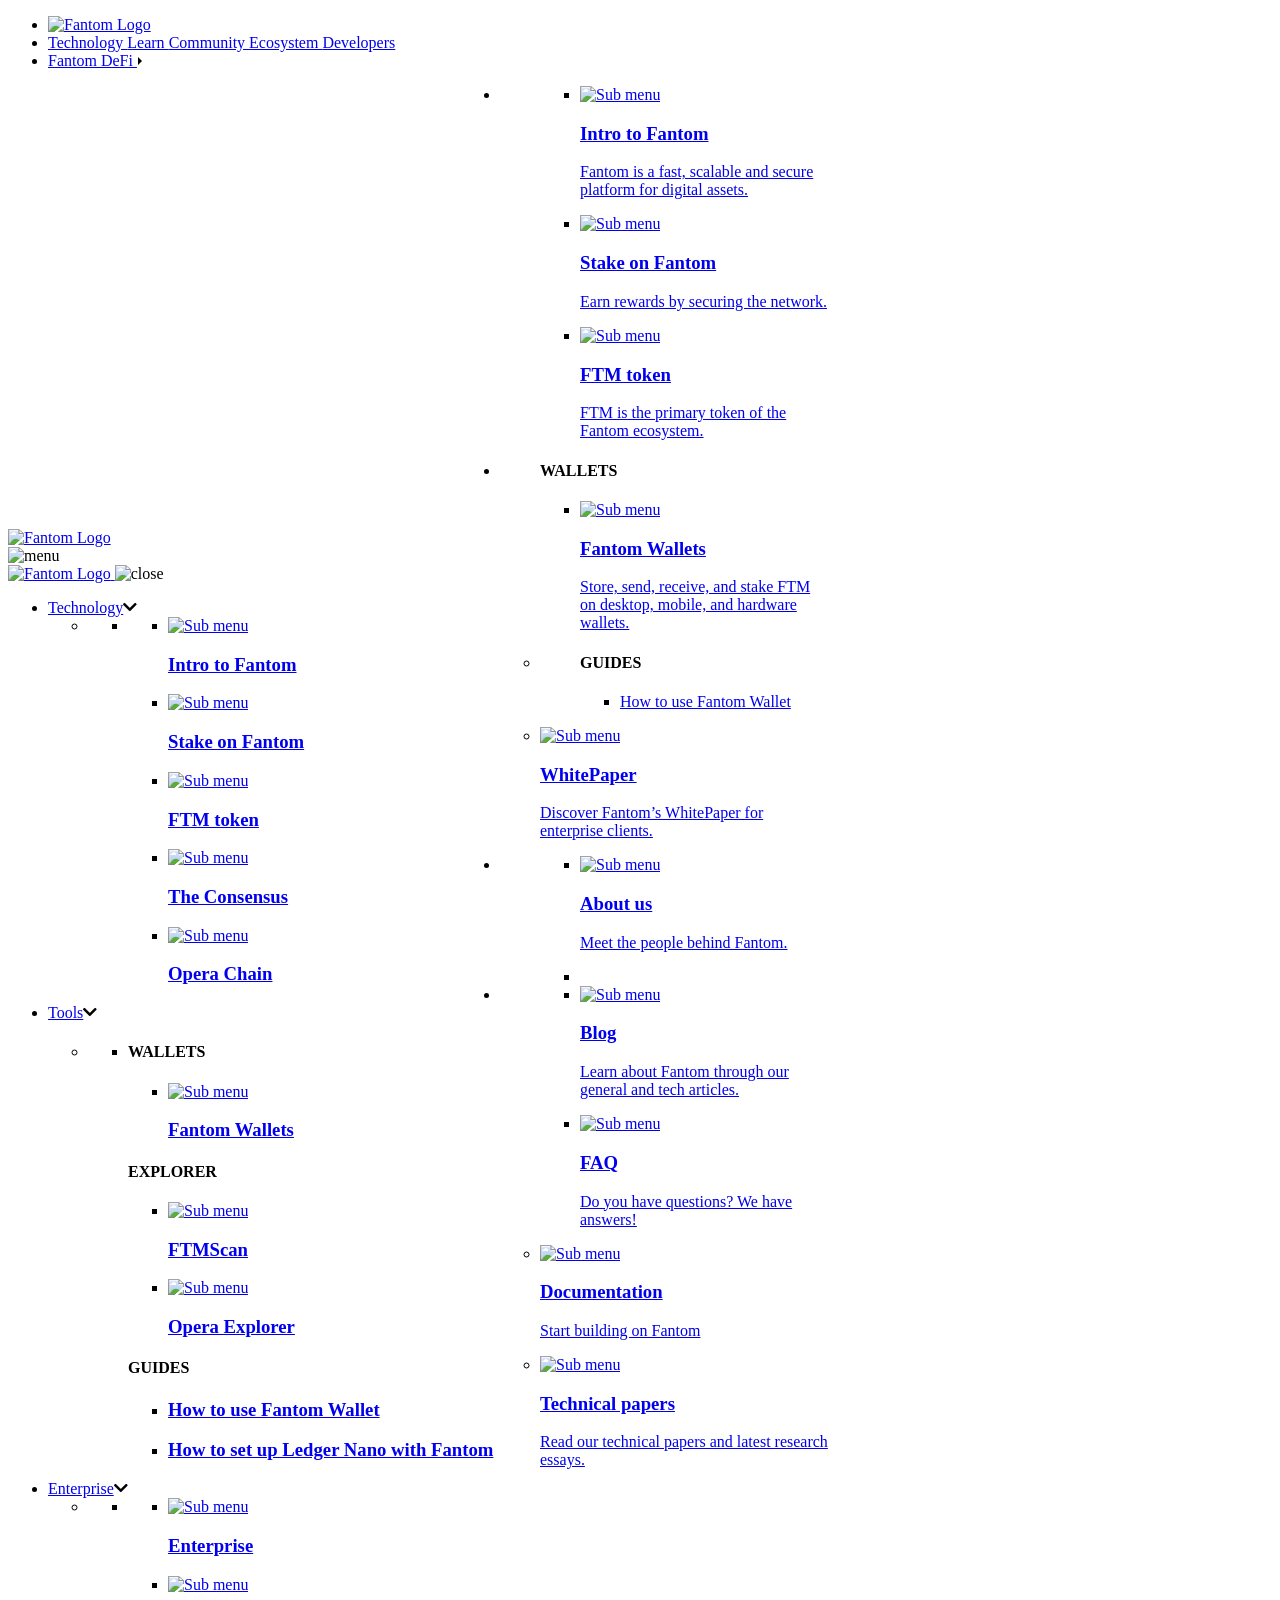
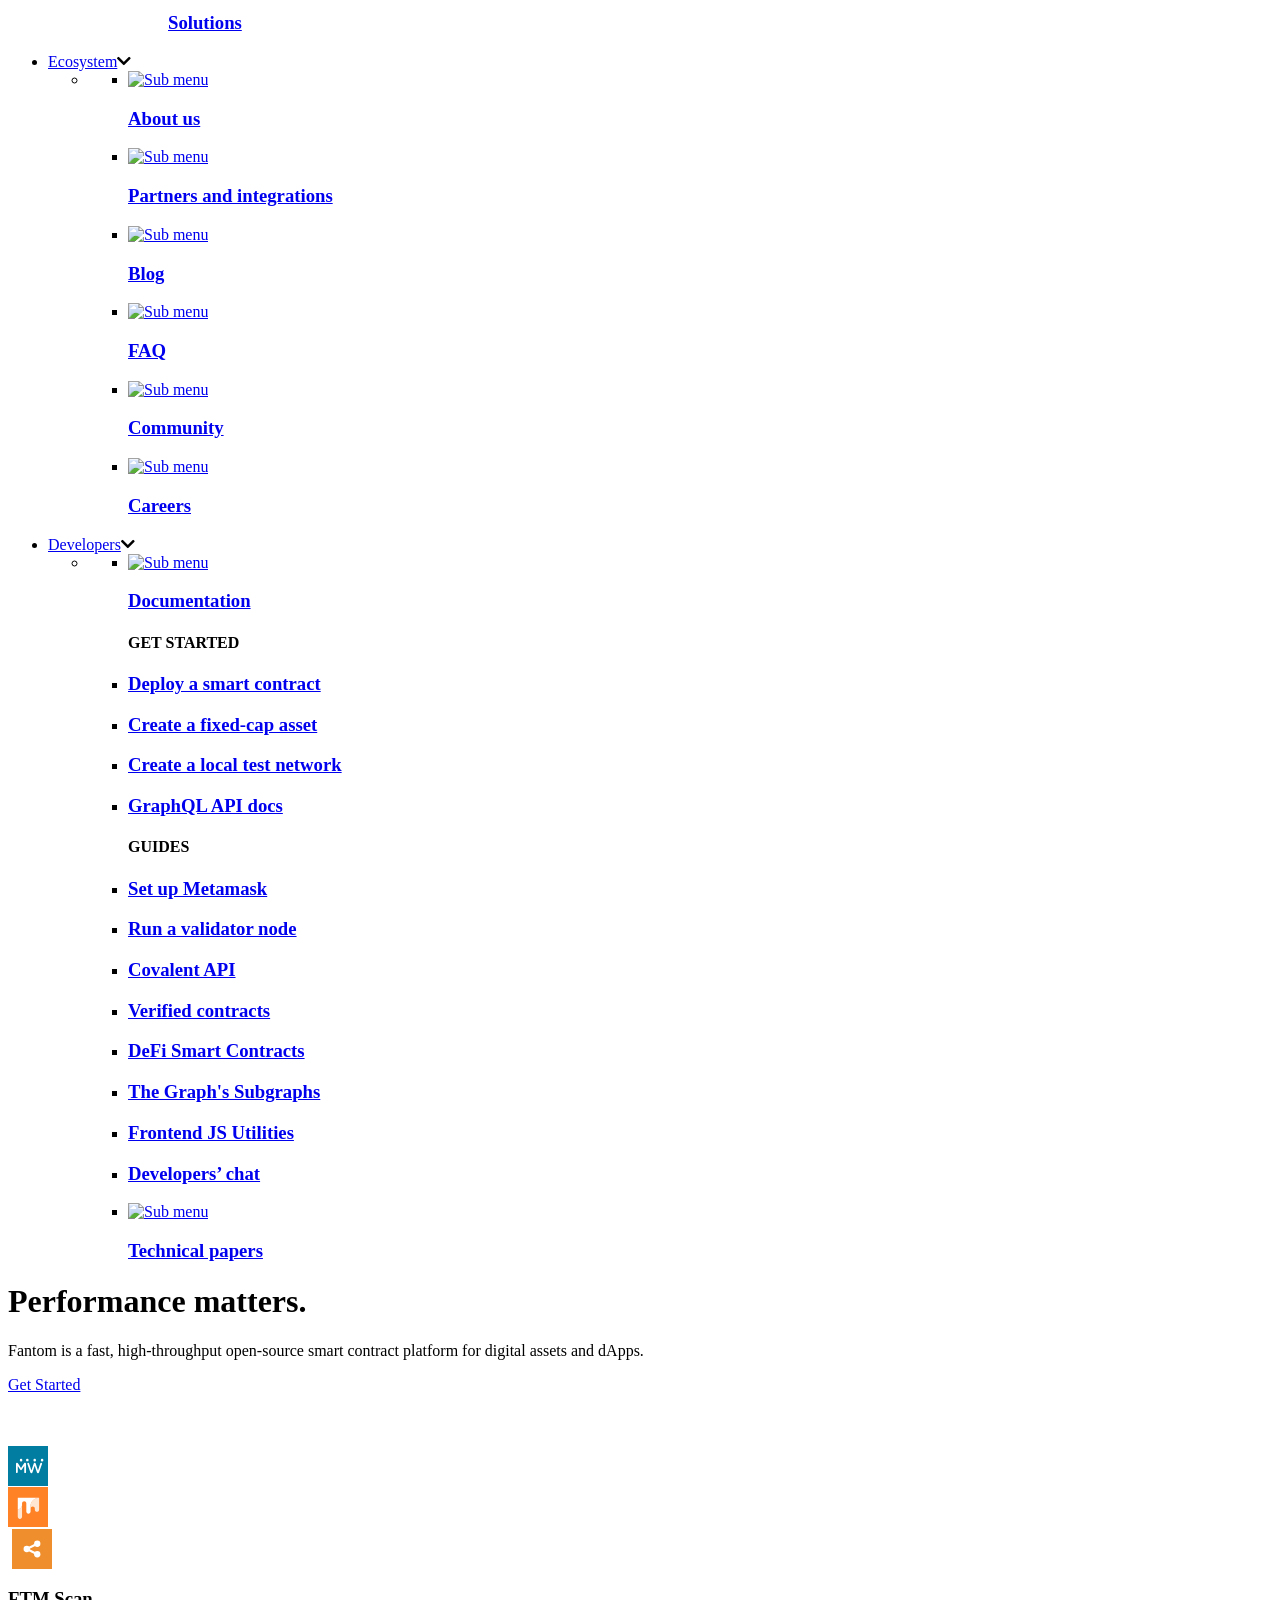
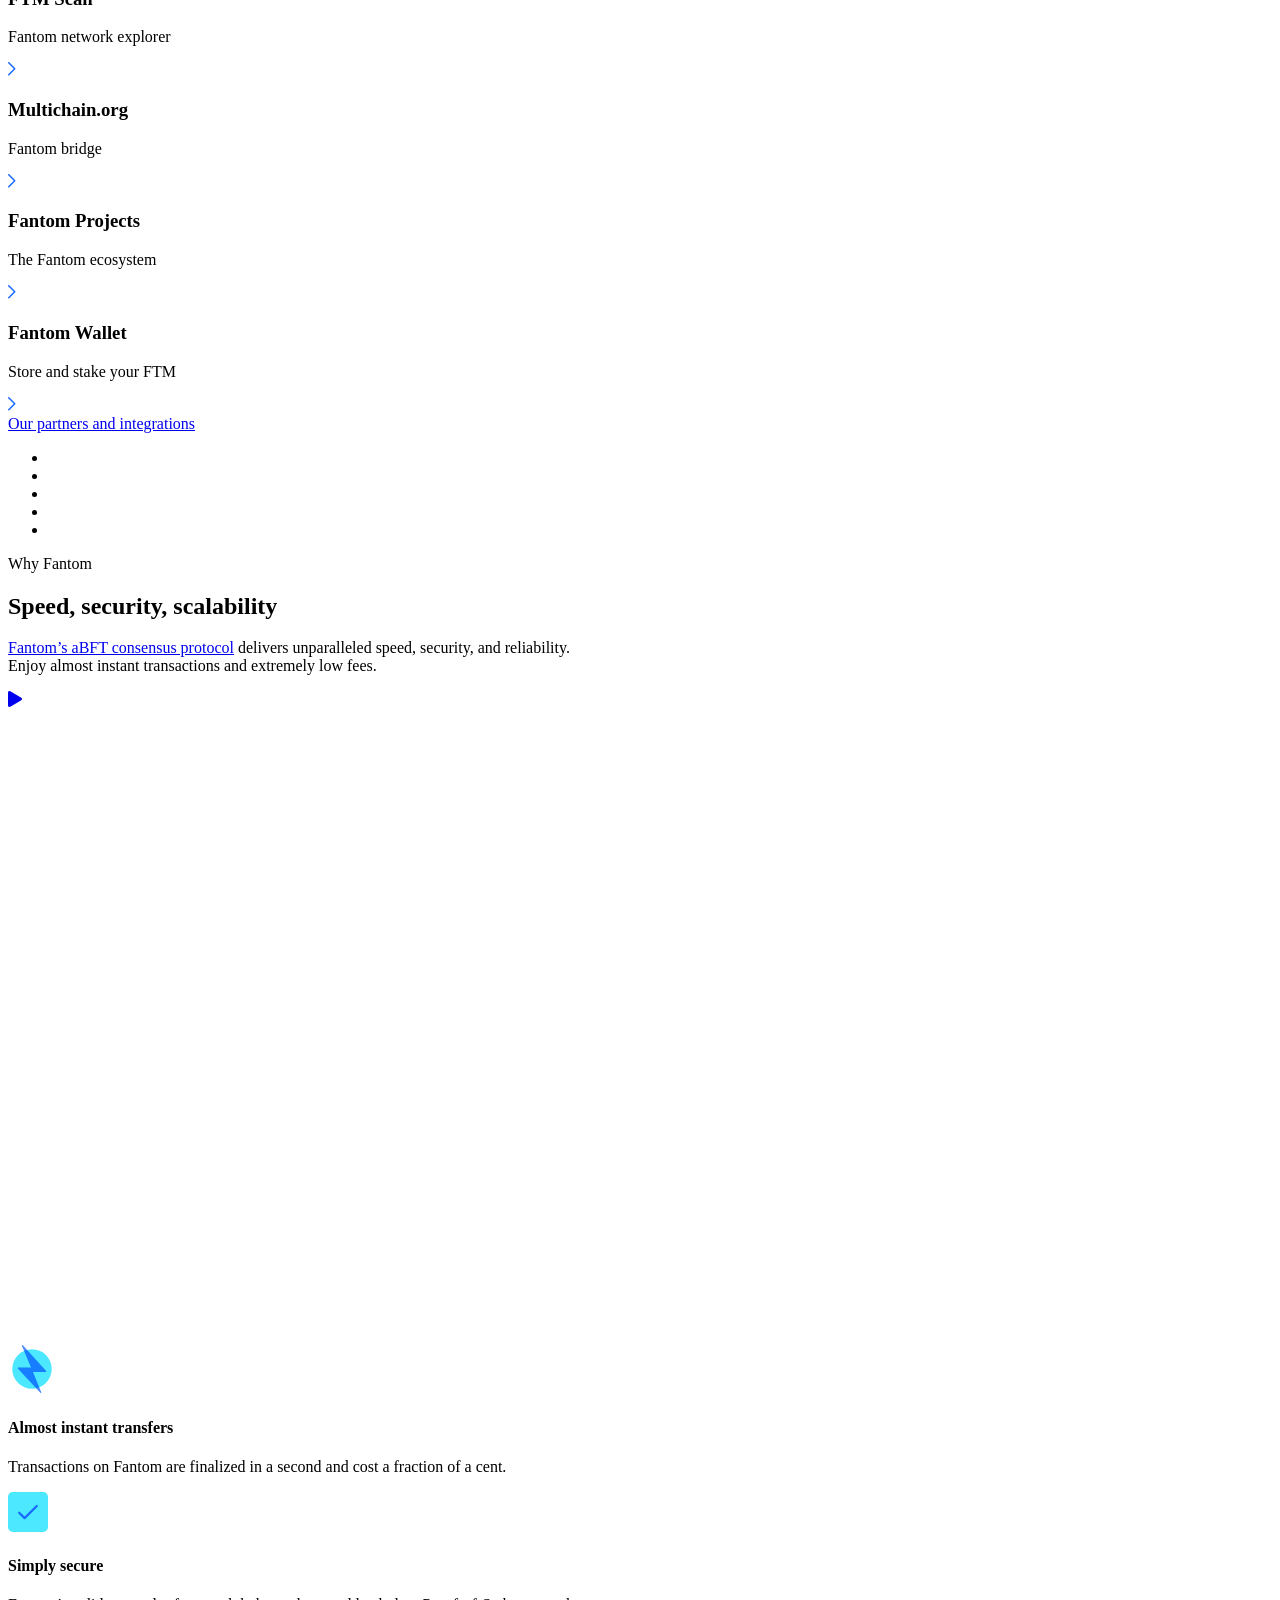
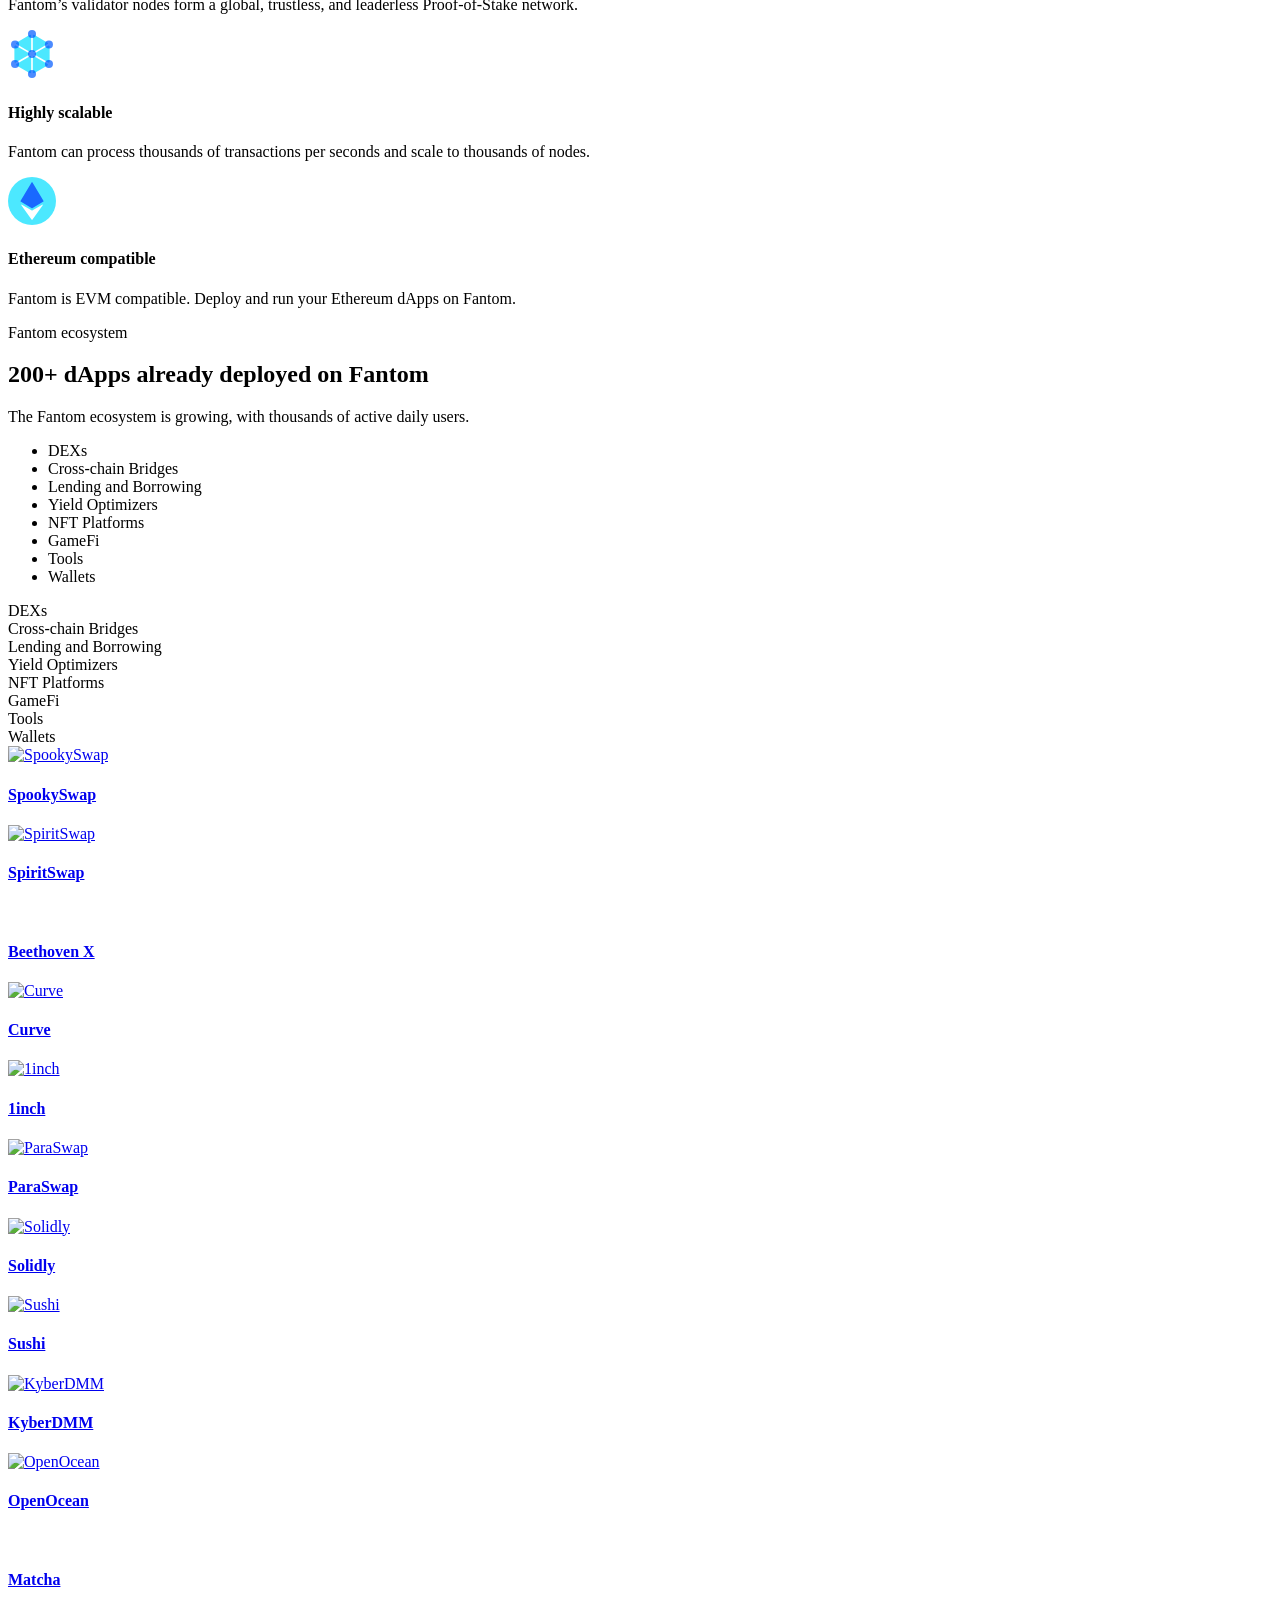
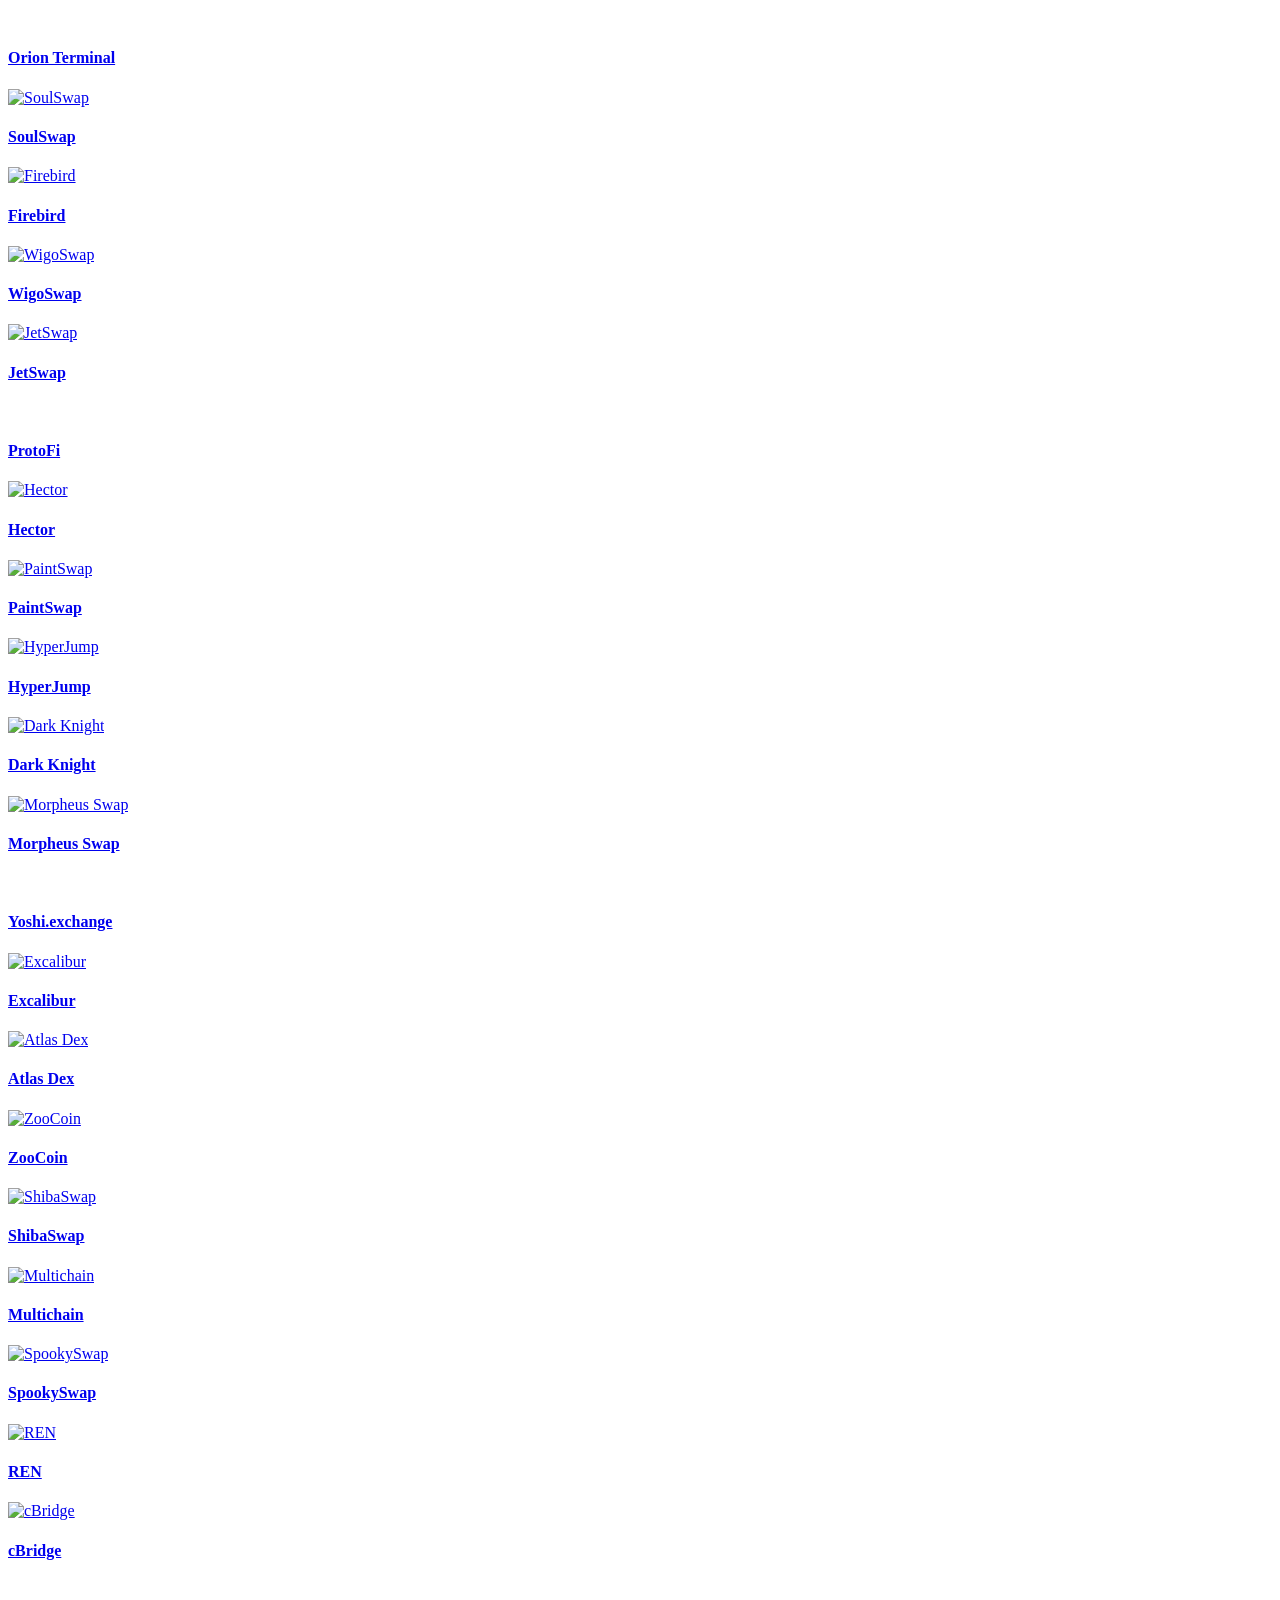
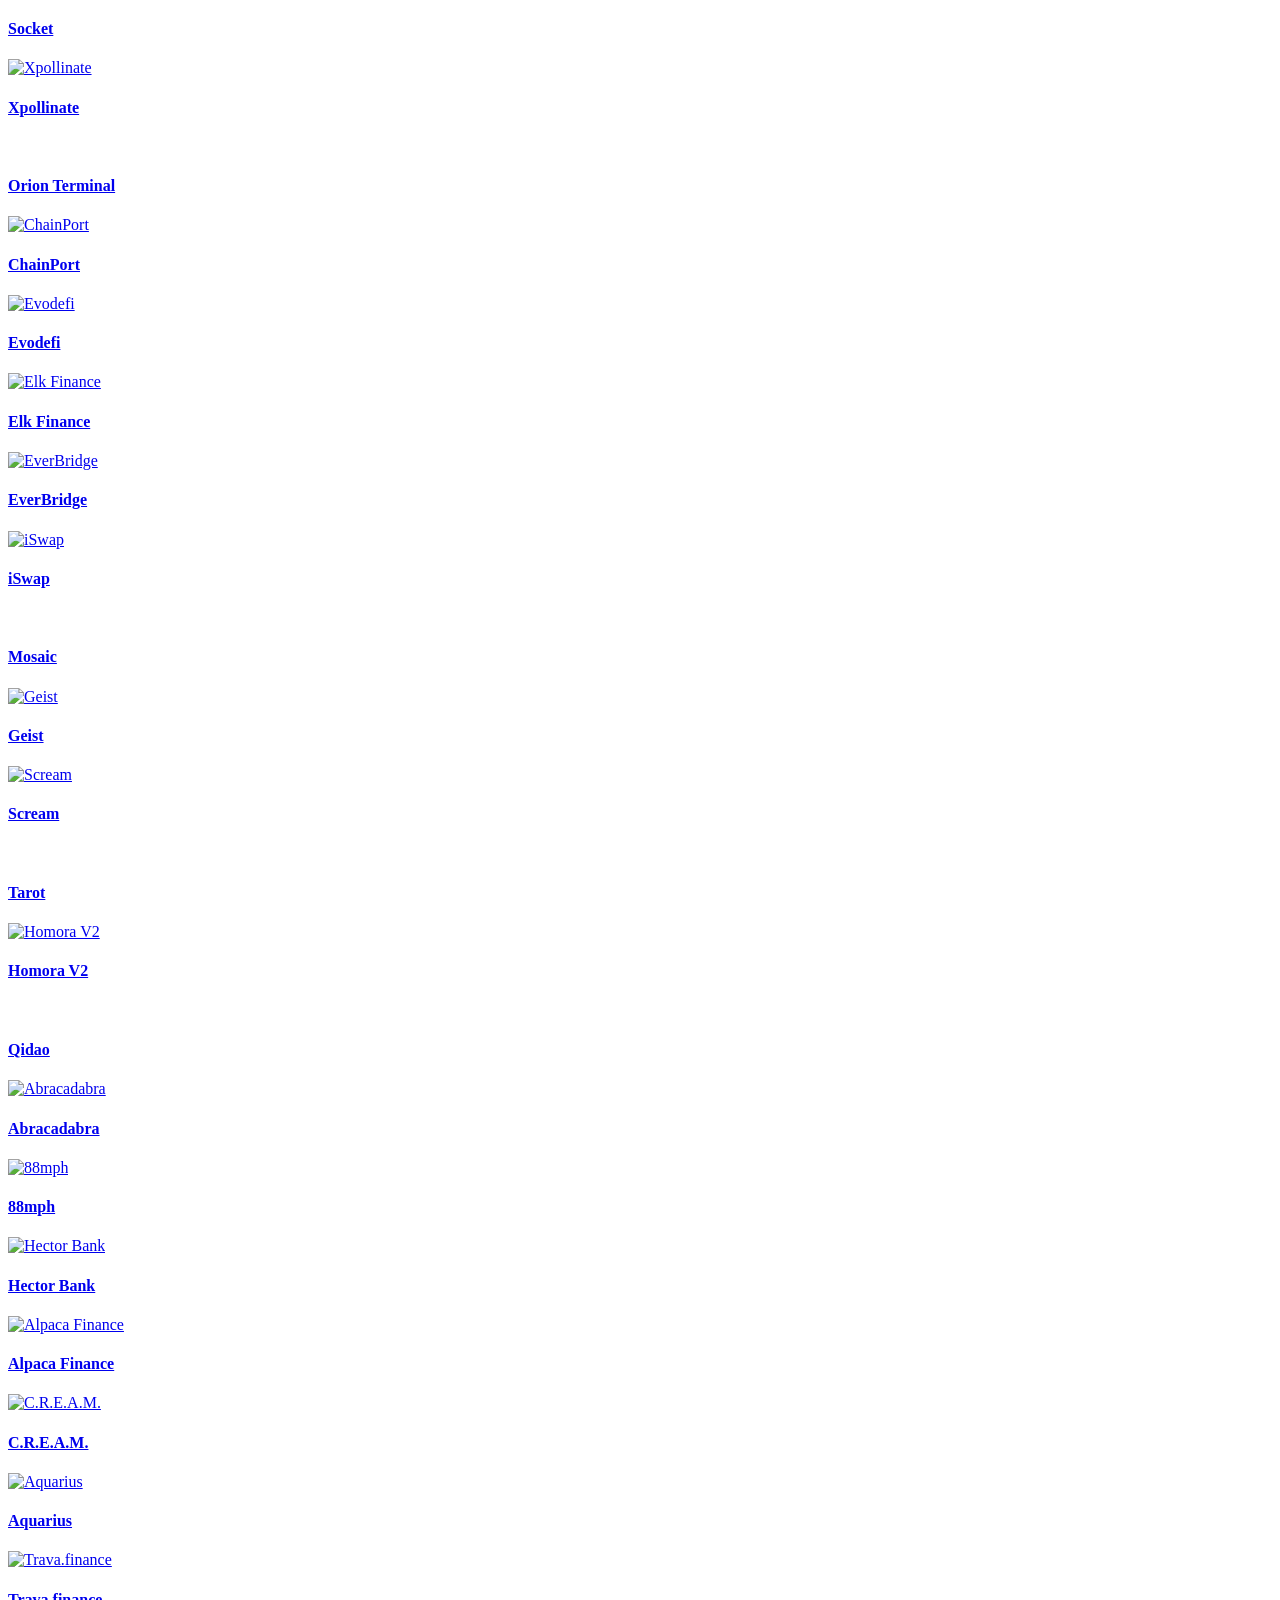
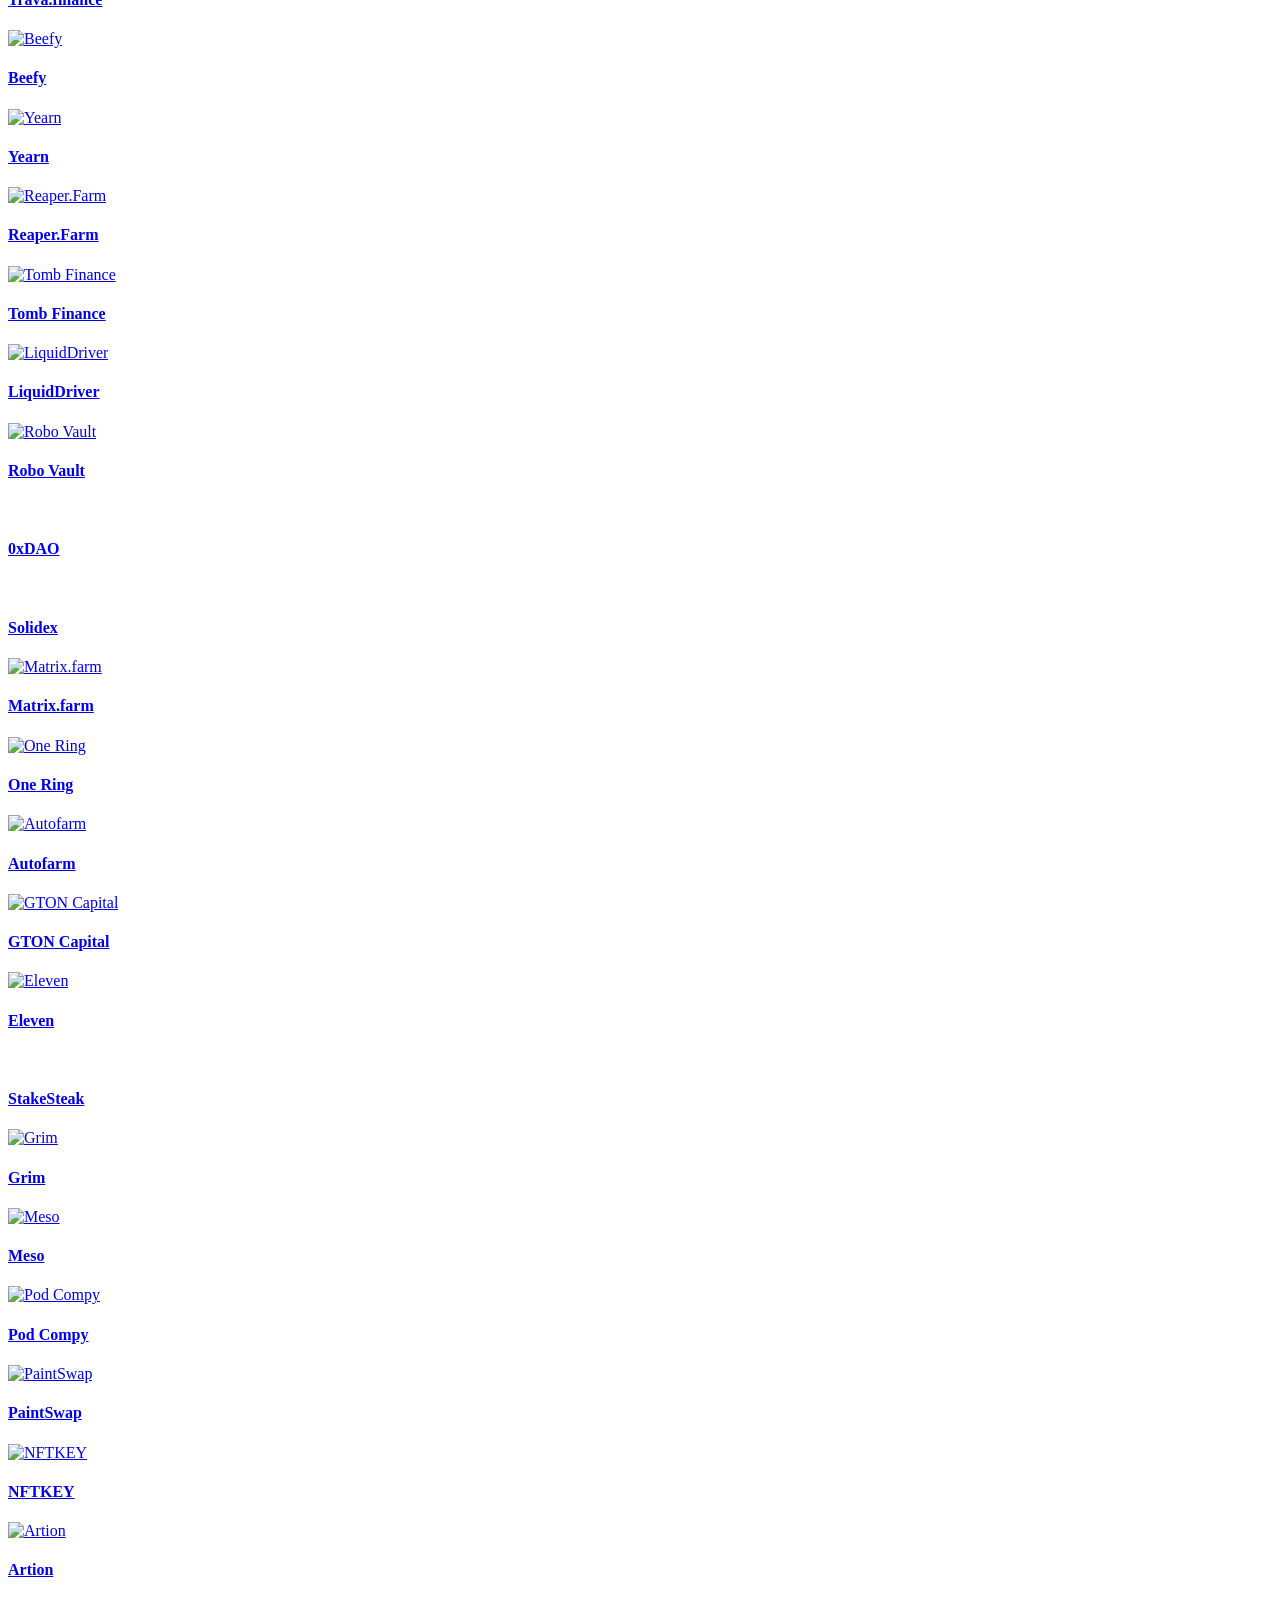
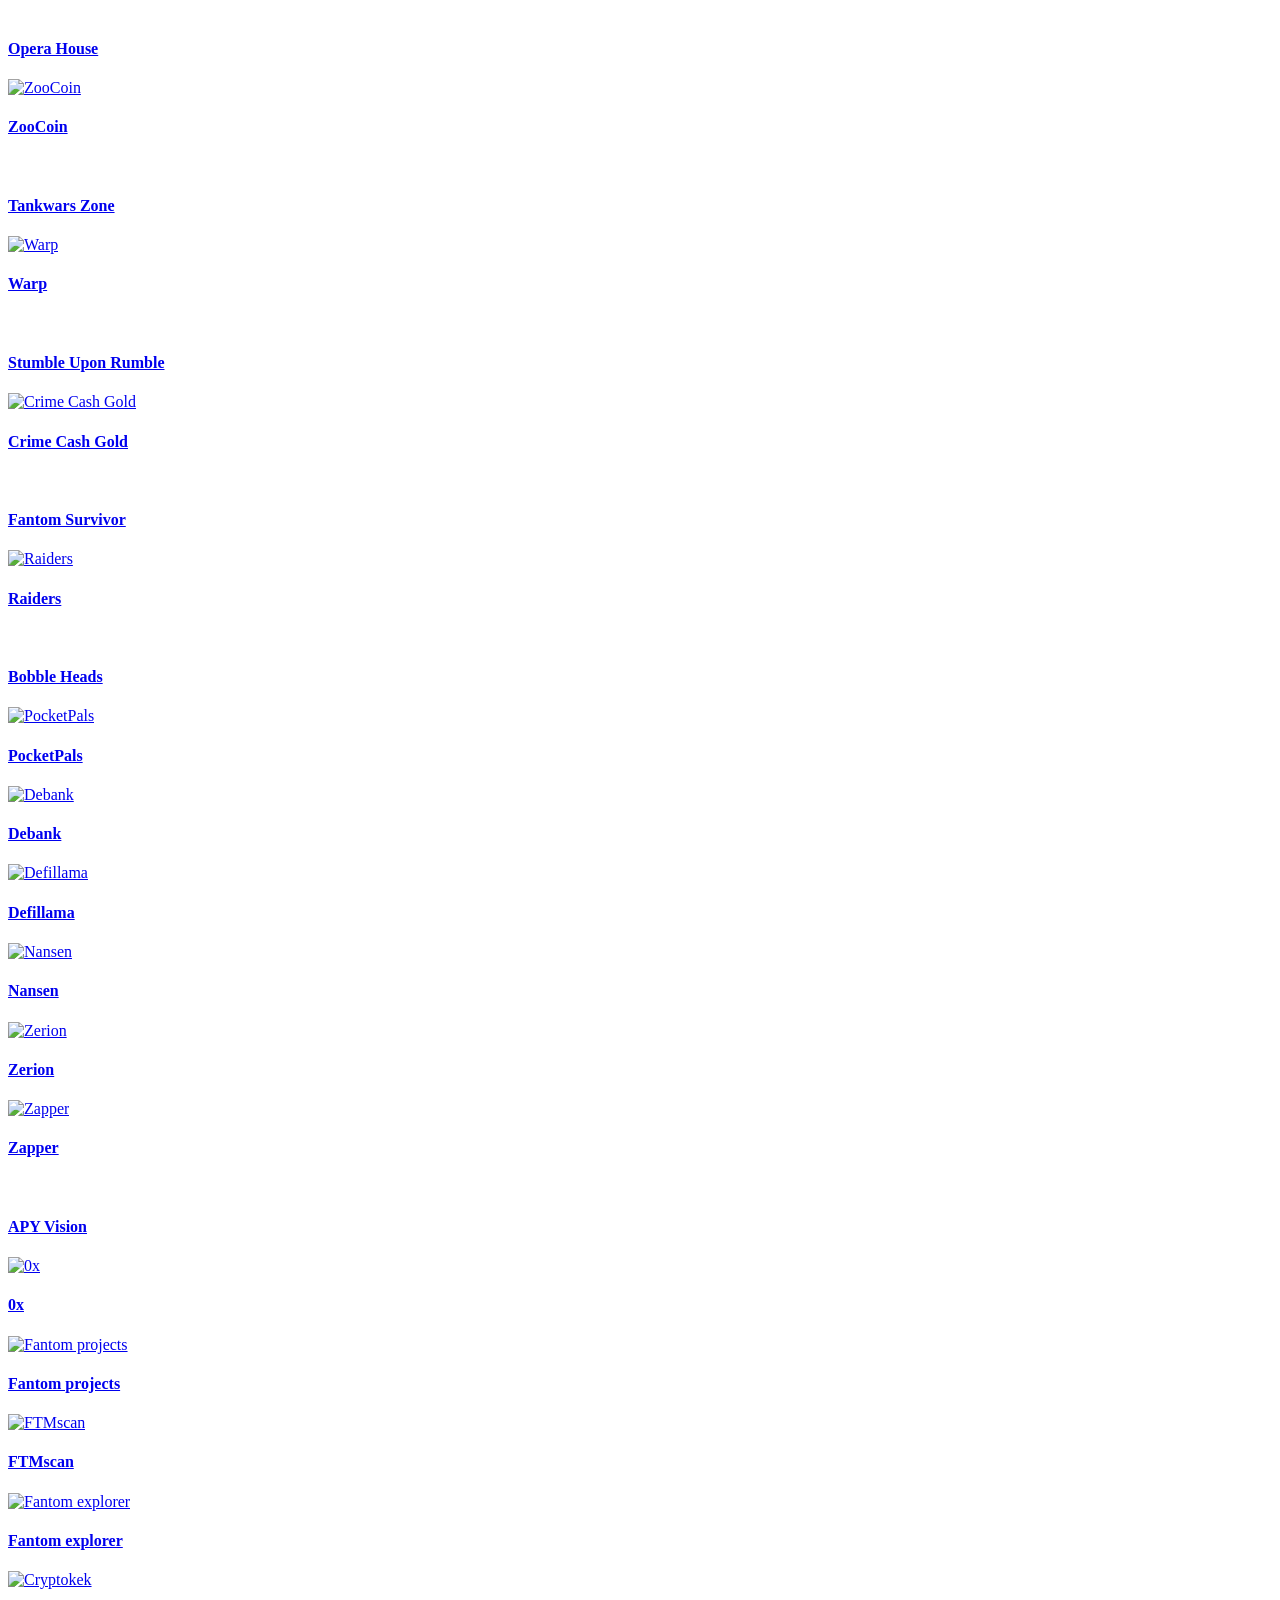
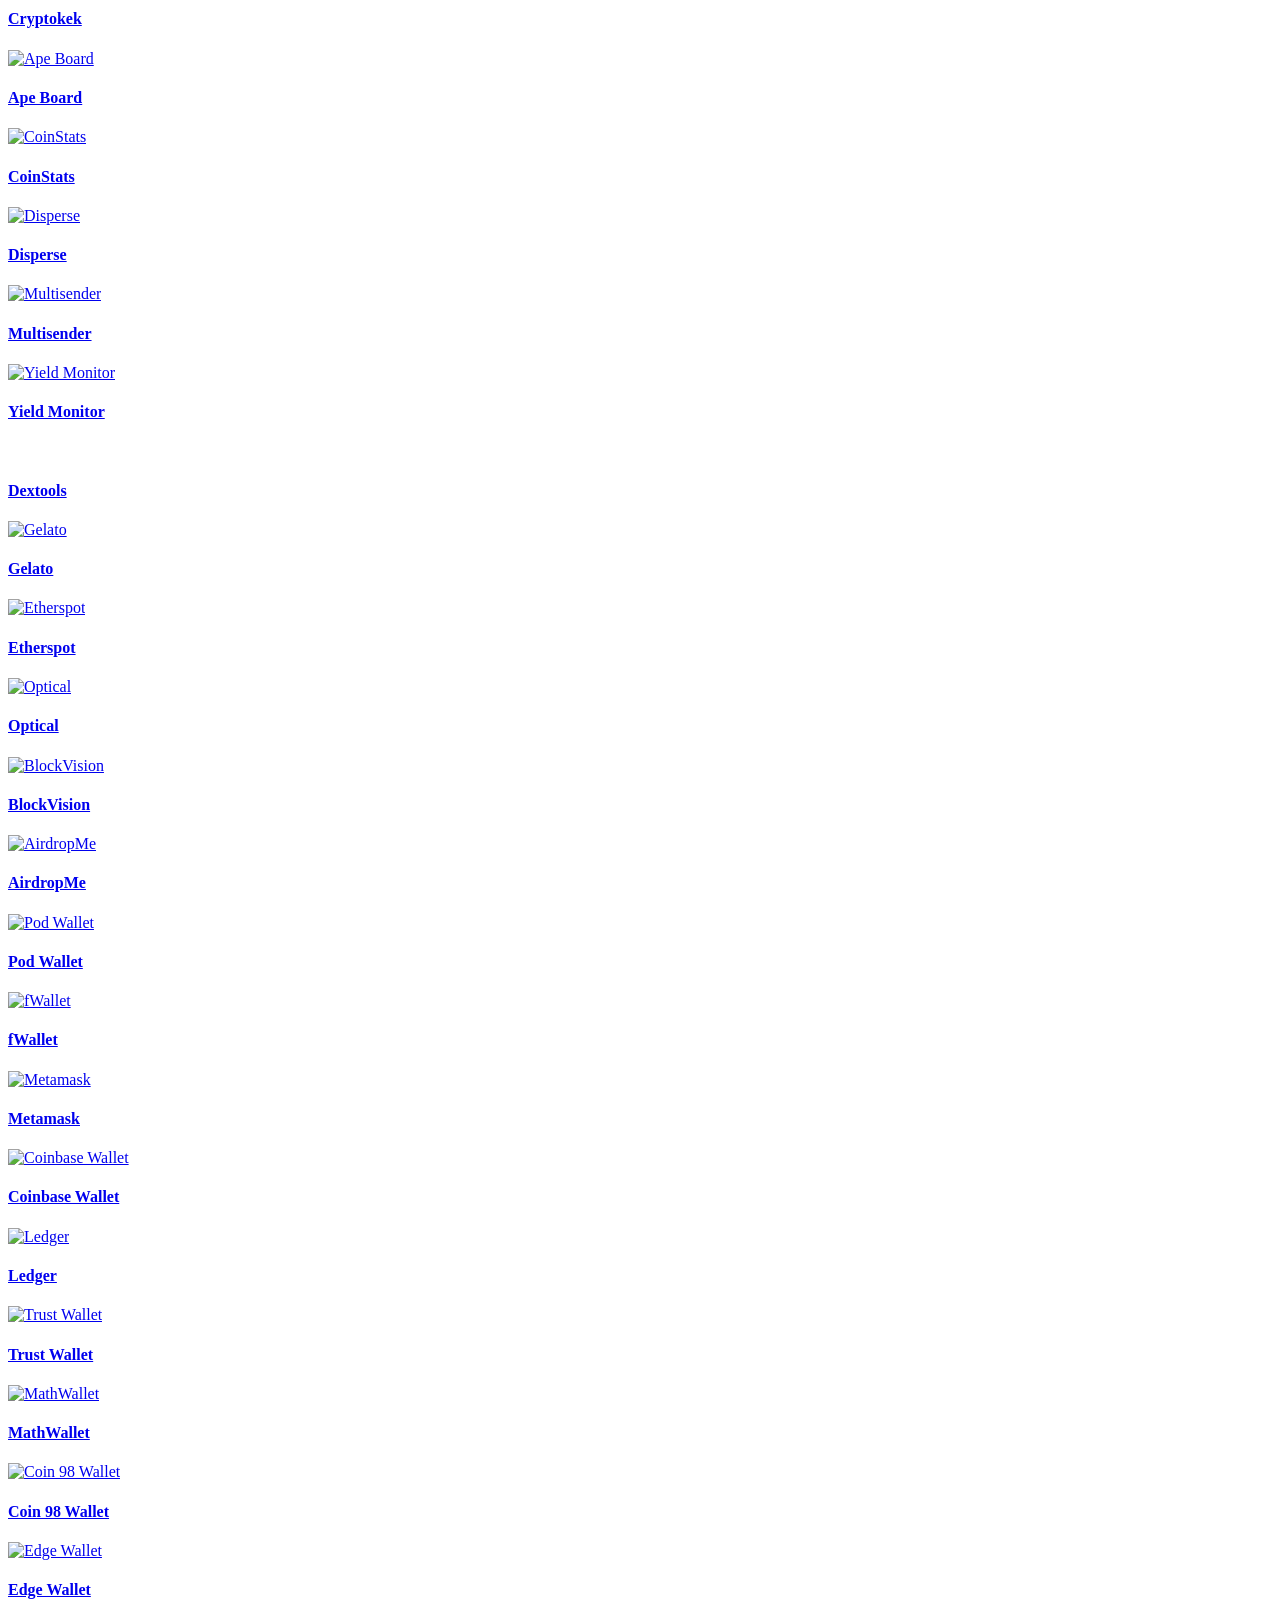
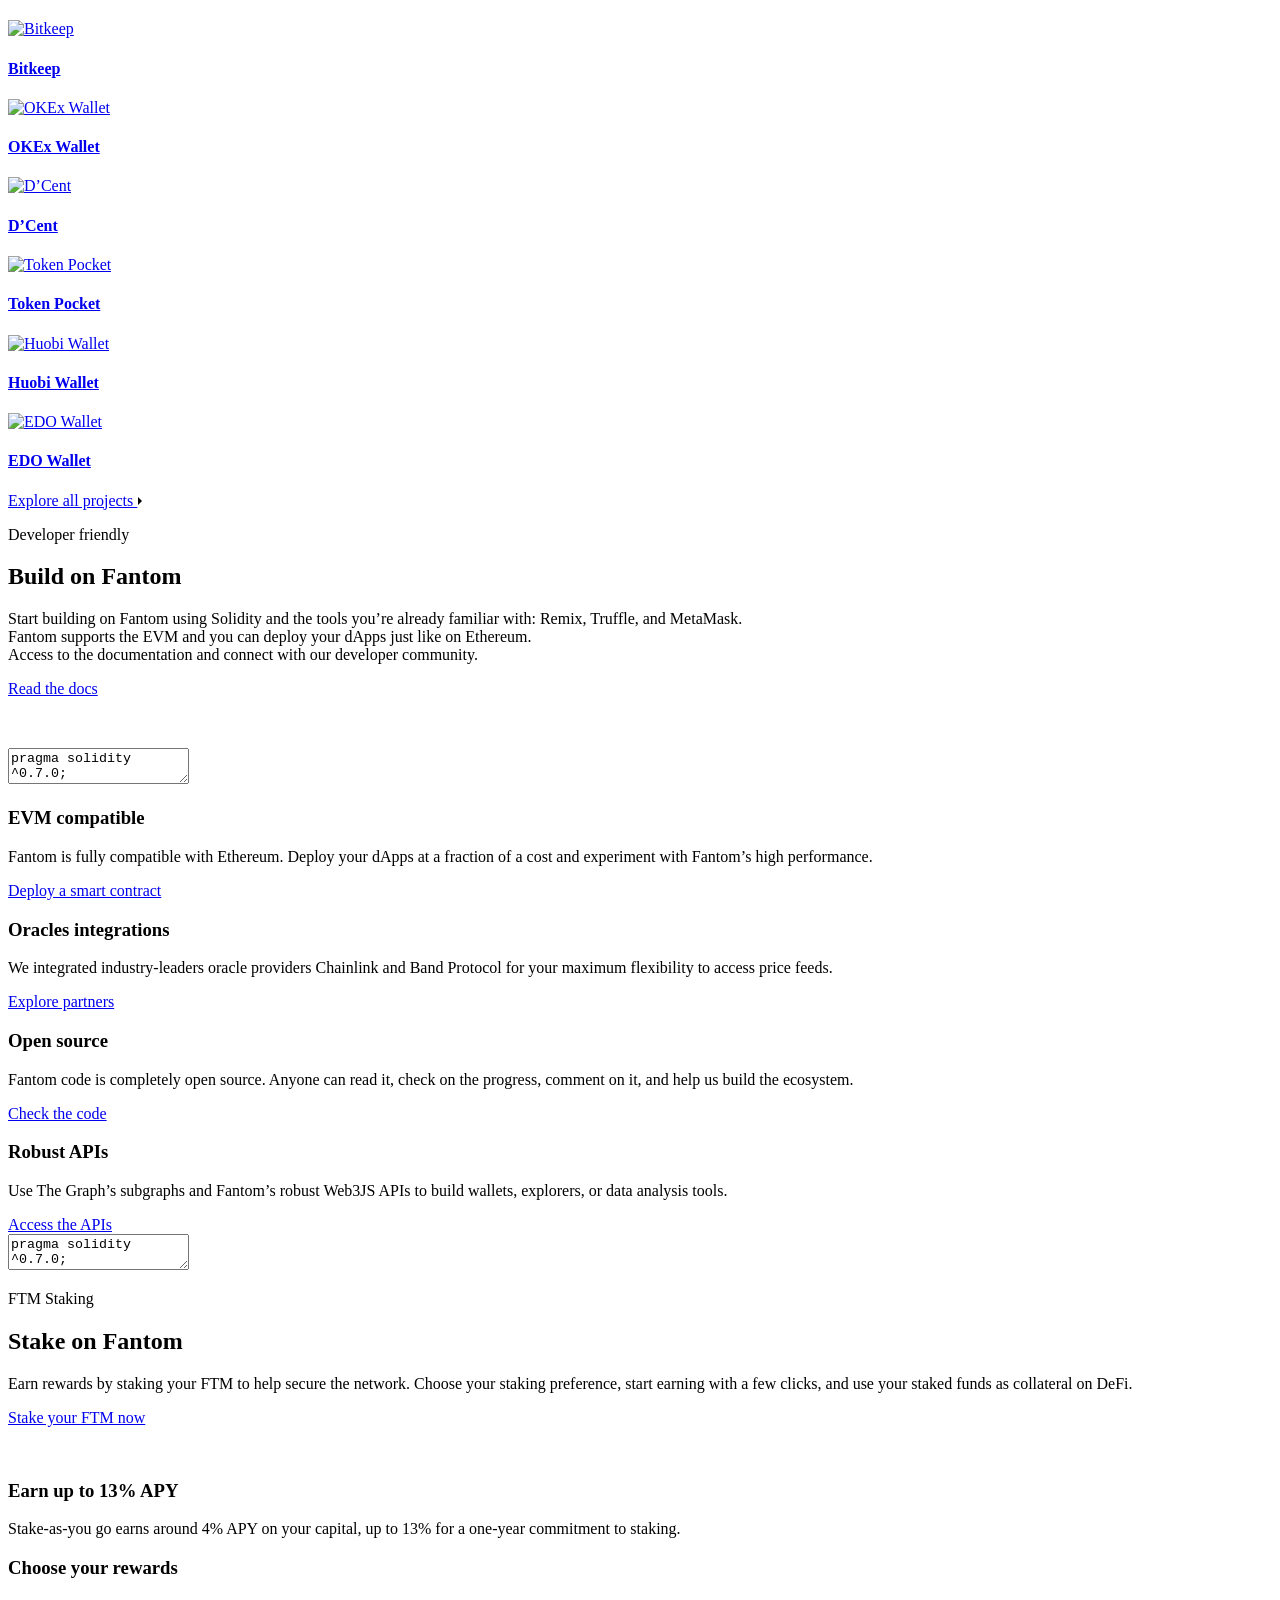
==== commit d3471ea2: "new" ====
--- a/index.html
+++ b/index.html
@@ -9,7 +9,10 @@
 <meta name="google-site-verification" content="ADQ2GXgFks66gaZAvhgOrZUucf3NsIBb7M1EL3YzmnY" />
 <title>Fantom</title>
 <style type="text/css">
-					.heateor_sss_button_instagram span.heateor_sss_svg,a.heateor_sss_instagram span.heateor_sss_svg{background:radial-gradient(circle at 30% 107%,#fdf497 0,#fdf497 5%,#fd5949 45%,#d6249f 60%,#285aeb 90%)}
+	.heateor_sss_button_instagram span.heateor_sss_svg,a.heateor_sss_instagram span.heateor_sss_svg
+	{
+		background:radial-gradient(circle at 30% 107%,#fdf497 0,#fdf497 5%,#fd5949 45%,#d6249f 60%,#285aeb 90%)
+	}
 						div.heateor_sss_horizontal_sharing a.heateor_sss_button_instagram span{background:#e6e6e6!important;}div.heateor_sss_standard_follow_icons_container a.heateor_sss_button_instagram span{background:#e6e6e6;}
 							div.heateor_sss_horizontal_sharing a.heateor_sss_button_instagram span:hover{background:#1969FF!important;}div.heateor_sss_standard_follow_icons_container a.heateor_sss_button_instagram span:hover{background:#1969FF;}
 								.heateor_sss_horizontal_sharing .heateor_sss_svg,.heateor_sss_standard_follow_icons_container .heateor_sss_svg{
@@ -123,49 +126,15 @@
 <style type="text/css">
 @font-face {font-family: "ProximaNova";font-display: auto; font-weight: 400;src: url(/wp-content/uploads/2020/03/Mark-Simonson-Proxima-Nova-Alt-Bold-webfont.woff2) format('woff2'), url(/wp-content/uploads/2020/03/Mark-Simonson-Proxima-Nova-Alt-Bold-webfont.woff) format('woff'), url(/wp-content/uploads/2020/03/Mark-Simonson-Proxima-Nova-Alt-Bold-webfont.ttf) format('TrueType'), url(/wp-content/uploads/2020/03/Mark-Simonson-Proxima-Nova-Alt-Bold-webfont.eot) format('eot'), url(/wp-content/uploads/2020/03/Mark-Simonson-Proxima-Nova-Alt-Bold-webfont.svg) format('svg'), url(/wp-content/uploads/2020/03/FontsFree-Net-Proxima-Nova-Xbold.otf) format('OpenType');} 
 @font-face {font-family: "ProximaNova-Extrabld";font-display: auto;font-weight: 500;src: url(/wp-content/uploads/2020/03/proximanova-extrabold.otf) format('OpenType');} 
-@font-face {font-family: "WorkSans";font-display: auto;font-weight: 400;src: url(/wp-content/uploads/2020/03/WorkSans-Regular.ttf) format('TrueType');}</style>
-
+@font-face {font-family: "WorkSans";font-display: auto;font-weight: 400;src: url(/wp-content/uploads/2020/03/WorkSans-Regular.ttf) format('TrueType');}
+</style>
 <script type="text/javascript">
-				var _hsq = _hsq || [];
-				_hsq.push(["setContentId", "standard-page"]);
-			</script>
-
+	var _hsq = _hsq || [];
+	_hsq.push(["setContentId", "standard-page"]);
+</script>
 <script>
-				(function() {
-					var hbspt = window.hbspt = window.hbspt || {};
-					hbspt.forms = hbspt.forms || {};
-					hbspt._wpFormsQueue = [];
-					hbspt.enqueueForm = function(formDef) {
-						if (hbspt.forms && hbspt.forms.create) {
-							hbspt.forms.create(formDef);
-						} else {
-							hbspt._wpFormsQueue.push(formDef);
-						}
-					};
-					if (!window.hbspt.forms.create) {
-						Object.defineProperty(window.hbspt.forms, 'create', {
-							configurable: true,
-							get: function() {
-								return hbspt._wpCreateForm;
-							},
-							set: function(value) {
-								hbspt._wpCreateForm = value;
-								while (hbspt._wpFormsQueue.length) {
-									var formDef = hbspt._wpFormsQueue.shift();
-									if (!document.currentScript) {
-										var formScriptId = 'leadin-forms-v2-js';
-										hubspot.utils.currentScript = document.getElementById(formScriptId);
-									}
-									hbspt._wpCreateForm.call(hbspt.forms, formDef);
-								}
-							},
-						});
-					}
-				})();
-			</script>
-<script>
-			document.documentElement.className = document.documentElement.className.replace( 'no-js', 'js' );
-		</script>
+	document.documentElement.className = document.documentElement.className.replace( 'no-js', 'js' );
+</script>
 <style>
 			.no-js img.lazyload { display: none; }
 			figure.wp-block-image img.lazyloading { min-width: 150px; }
@@ -294,7 +263,7 @@
 Developers </a>
 </li>
 <li class="navSection secondary">
-<a class="rootLink item-support colorize fantom-wallte-btn" href="https://pwawallet.fantom.network/" target="_blank">Fantom DeFi
+<a class="rootLink item-support colorize fantom-wallte-btn" href="#" target="_blank">Fantom DeFi
 <svg class="HoverArrow" width="10" height="10" viewBox="0 0 10 10" aria-hidden="true">
 <g fill-rule="evenodd">
 <path class="HoverArrow__linePath" d="M0 5h7"></path>
@@ -396,6 +365,28 @@
 </ul>
 </div>
 </div>
+<div class="dropdownSection right enterprise-section" id="dropdown-section-wrapper" data-dropdown="enterprise">
+	<div class="dropdownContent enterprise-content">
+	<ul class="linkGroup linkList companyGroup">
+	 <ul>
+	<li class="team-sec-wrapper">
+	<a class="linkContainer item-radar" href="/enterprise/">
+	<img class="sub-menu-img" src="https://fantomfoundation-prod-wp-website.s3.ap-southeast-2.amazonaws.com/wp-content/uploads/2021/01/20143018/group-12.svg" alt="Sub menu"> <div class="productLinkContent">
+	<h3 class="linkTitle">WhitePaper</h3>
+	<p class="linkSub">Discover Fantom’s WhitePaper for enterprise clients.</p>
+	</div>
+	</a>
+	<div class="menu-items-sub-content-sec">
+	<div class="menu-items-sub-content-linl-sec">
+	</div>
+	<div class="menu-items-sub-content-linl-sec">
+	</div>
+	</div>
+	</li>
+	</ul>
+	</ul>
+	</div>
+	</div>
 <div class="dropdownSection main-menu-no-4 left " id="dropdown-section-wrappers" data-dropdown="ecosystem">
 <div class="dropdownContent">
 <div class="linkGroup products-link fold-wrapper ">
@@ -454,20 +445,6 @@
 <p class="linkSub">Start building on Fantom</p>
 </div>
 </a>
-<div class="menu-items-sub-content-sec">
-<div class="menu-items-sub-content-linl-sec">
-<h4>GET STARTED</h4>
- <a href="https://docs.fantom.foundation/tutorials/deploy-a-smart-contract" target="_blank">Deploy a smart contract</a>
-<a href="https://docs.fantom.foundation/tutorials/create-a-fixed-cap-asset" target="_blank">Create a fixed-cap asset</a>
-<a href="https://docs.fantom.foundation/tutorials/create-a-local-test-network" target="_blank">Create a local test network</a>
-<a href="https://docs.fantom.foundation/api/getting-started" target="_blank">GraphQL API docs</a>
-</div>
-<div class="menu-items-sub-content-linl-sec">
-<h4>GUIDES</h4> <a href="https://docs.fantom.foundation/tutorials/set-up-metamask" target="_blank">Set up Metamask</a>
-<a href="https://docs.fantom.foundation/staking/how-to-run-a-validator-node" target="_blank">Run a validator node</a>
-</div>
-</div>
-</li>
 <li class="team-sec-wrapper">
 <a class="linkContainer item-radar" href="/fantom-research-papers/">
 <img class="sub-menu-img" src="https://fantomfoundation-prod-wp-website.s3.ap-southeast-2.amazonaws.com/wp-content/uploads/2021/01/22034856/Technical-papers.svg" alt="Sub menu"> <div class="productLinkContent">
@@ -479,28 +456,6 @@
 <div class="menu-items-sub-content-linl-sec">
 </div>
 <div class="menu-items-sub-content-linl-sec">
-</div>
-</div>
-<div class="menu-footer-sec">
-<div class="row">
-<div class="col-sm-6">
-<a href="https://docs.fantom.foundation/api/covalent-indexing-and-querying-api" target="_blank">Covalent API</a>
-</div>
-<div class="col-sm-6">
-<a href="https://docs.fantom.foundation/tutorials/deploying-subgraph-with-the-graph" target="_blank">The Graph's Subgraphs</a>
-</div>
-<div class="col-sm-6">
-<a href="https://docs.fantom.foundation/tutorials/list-of-verified-contracts" target="_blank">Verified contracts </a>
-</div>
-<div class="col-sm-6">
-<a href="https://github.com/Fantom-foundation/Fantom_ClientJS_Utils" target="_blank">Frontend JS Utilities</a>
-</div>
-<div class="col-sm-6">
-<a href="https://github.com/Fantom-foundation/Fantom-DeFi" target="_blank">DeFi Smart Contracts</a>
-</div>
-<div class="col-sm-6">
-<a href="http://chat.fantom.network/" target="_blank">Developers’ chat</a>
- </div>
 </div>
 </div>
 </li>
@@ -2241,43 +2196,29 @@
 <li id="menu-item-419" class="menu-item menu-item-type-post_type menu-item-object-page menu-item-419"><a href="https://fantom.foundation/intro-to-fantom/">Intro to Fantom</a></li>
 <li id="menu-item-420" class="menu-item menu-item-type-post_type menu-item-object-page menu-item-420"><a href="https://fantom.foundation/ftm-staking/">Stake on Fantom</a></li>
 <li id="menu-item-561" class="menu-item menu-item-type-post_type menu-item-object-page menu-item-561"><a href="https://fantom.foundation/ftm-token/">FTM token</a></li>
-<li id="menu-item-670" class="menu-item menu-item-type-post_type menu-item-object-page menu-item-670"><a href="https://fantom.foundation/lachesis-consensus-algorithm/">The Consensus</a></li>
-<li id="menu-item-671" class="menu-item menu-item-type-post_type menu-item-object-page menu-item-671"><a href="https://fantom.foundation/what-is-fantom-opera/">Opera Chain</a></li>
-</ul>
-</li>
-<li id="menu-item-1269" class="menu-item menu-item-type-custom menu-item-object-custom menu-item-has-children menu-item-1269"><a>Tools</a>
+</ul>
+</li>
+<li id="menu-item-1269" class="menu-item menu-item-type-custom menu-item-object-custom menu-item-has-children menu-item-1269"><a>Learn</a>
 <ul class="sub-menu">
 <li id="menu-item-195723" class="menu-item menu-item-type-post_type menu-item-object-page menu-item-195723"><a href="https://fantom.foundation/wallets/">Fantom Wallets</a></li>
-<li id="menu-item-80" class="menu-item menu-item-type-custom menu-item-object-custom menu-item-80"><a target="_blank" rel="noopener" href="https://explorer.fantom.network/">Opera Explorer</a></li>
-</ul>
-</li>
-<li id="menu-item-124429" class="menu-item menu-item-type-custom menu-item-object-custom menu-item-has-children menu-item-124429"><a>Enterprise</a>
+</ul>
+</li>
+<li id="menu-item-124429" class="menu-item menu-item-type-custom menu-item-object-custom menu-item-has-children menu-item-124429"><a>Community</a>
 <ul class="sub-menu">
-<li id="menu-item-994" class="menu-item menu-item-type-post_type menu-item-object-page menu-item-994"><a href="https://fantom.foundation/enterprise/">Enterprise</a></li>
-<li id="menu-item-123998" class="menu-item menu-item-type-post_type menu-item-object-page menu-item-123998"><a href="https://fantom.foundation/solutions/">Solutions</a></li>
+<li id="menu-item-994" class="menu-item menu-item-type-post_type menu-item-object-page menu-item-994"><a href="https://fantom.foundation/enterprise/">WhitePaper</a></li>
 </ul>
 </li>
 <li id="menu-item-1270" class="menu-item menu-item-type-custom menu-item-object-custom menu-item-has-children menu-item-1270"><a>Ecosystem</a>
 <ul class="sub-menu">
 <li id="menu-item-203034" class="menu-item menu-item-type-post_type menu-item-object-page menu-item-203034"><a href="https://fantom.foundation/about/">About us</a></li>
-<li id="menu-item-68028" class="menu-item menu-item-type-post_type menu-item-object-page menu-item-68028"><a href="https://fantom.foundation/partners/">Partners and integrations</a></li>
 <li id="menu-item-422" class="menu-item menu-item-type-post_type menu-item-object-page menu-item-422"><a target="_blank" rel="noopener" href="https://fantom.foundation/blog/">Blog</a></li>
 <li id="menu-item-534" class="menu-item menu-item-type-post_type menu-item-object-page menu-item-534"><a href="https://fantom.foundation/fantom-faq/">FAQ</a></li>
-<li id="menu-item-966" class="menu-item menu-item-type-post_type menu-item-object-page menu-item-966"><a href="https://fantom.foundation/fantom-community/">Community</a></li>
-<li id="menu-item-1866" class="menu-item menu-item-type-post_type menu-item-object-page menu-item-1866"><a href="https://fantom.foundation/careers/">Careers</a></li>
-<li id="menu-item-84" class="menu-item menu-item-type-custom menu-item-object-custom menu-item-84"><a target="_blank" rel="noopener" href="https://drive.google.com/open?id=1mJO7nXioZh9nVDt9GFZ5GXSGL6kv-_xr">Media kit</a></li>
 </ul>
 </li>
 <li id="menu-item-1271" class="menu-item menu-item-type-custom menu-item-object-custom menu-item-has-children menu-item-1271"><a>Developers</a>
 <ul class="sub-menu">
 <li id="menu-item-87" class="menu-item menu-item-type-custom menu-item-object-custom menu-item-87"><a target="_blank" rel="noopener" href="https://docs.fantom.foundation/">Documentation</a></li>
 <li id="menu-item-688" class="menu-item menu-item-type-post_type menu-item-object-page menu-item-688"><a href="https://fantom.foundation/fantom-research-papers/">Technical papers</a></li>
-<li id="menu-item-177883" class="menu-item menu-item-type-custom menu-item-object-custom menu-item-177883"><a target="_blank" rel="noopener" href="https://docs.fantom.foundation/api/covalent-indexing-and-querying-api">Covalent API</a></li>
-<li id="menu-item-177884" class="menu-item menu-item-type-custom menu-item-object-custom menu-item-177884"><a target="_blank" rel="noopener" href="https://docs.fantom.foundation/tutorials/list-of-verified-contracts">Verified contracts</a></li>
-<li id="menu-item-124438" class="menu-item menu-item-type-custom menu-item-object-custom menu-item-124438"><a target="_blank" rel="noopener" href="https://github.com/Fantom-foundation/Fantom-DeFi">DeFi Smart Contracts</a></li>
-<li id="menu-item-124437" class="menu-item menu-item-type-custom menu-item-object-custom menu-item-124437"><a target="_blank" rel="noopener" href="https://docs.fantom.foundation/api/getting-started">GraphQL API</a></li>
-<li id="menu-item-124440" class="menu-item menu-item-type-custom menu-item-object-custom menu-item-124440"><a target="_blank" rel="noopener" href="https://github.com/Fantom-foundation/Fantom_ClientJS_Utils">Frontend JS utilities</a></li>
-<li id="menu-item-124442" class="menu-item menu-item-type-custom menu-item-object-custom menu-item-124442"><a target="_blank" rel="noopener" href="http://chat.fantom.network/">Developers’ chat</a></li>
 </ul>
 </li>
 </ul></div> </nav>
@@ -2307,13 +2248,6 @@
 <p>© 2022 Fantom Foundation</p>
 </div>
 </div>
-<div class="copyright-wrapper page-link-section">
-<div class="widget_text widget-item"><div class="textwidget custom-html-widget"><ul class="copyright-page-link-wrapper">
-<li><a href="/cookie-policy/" class="copyright-page-link">Cookie Policy</a></li>
-<li><a href="https://app.termly.io/document/privacy-policy/761b18ba-cb88-4c57-af82-7c51466786dd" target="_blank" class="copyright-page-link" rel="noopener">Privacy Policy</a></li>
-<li><a href="https://app.termly.io/document/terms-and-conditions/64e6179a-3492-4c13-a7b9-a50ce3afd356" target="_blank" class="copyright-page-link" rel="noopener">Terms of Service</a></li>
-<li><a href="https://app.termly.io/document/cookie-policy/5fa2a161-e550-4caf-a19b-8f095859a573" target="_blank" class="copyright-page-link" rel="noopener">Cookie Policy</a></li>
-</ul></div></div> </div>
 </div>
 </div>
 </div>
